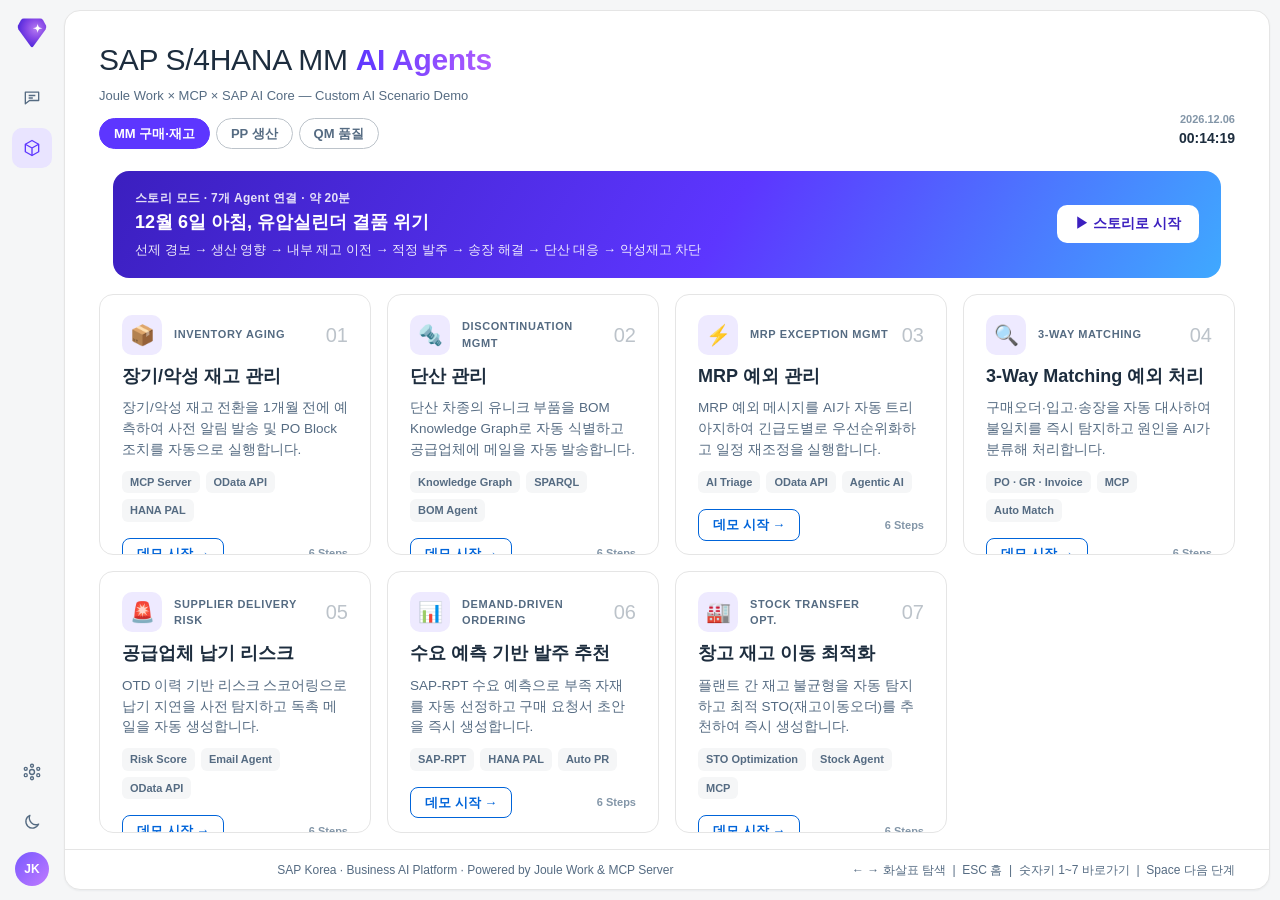
==== index.html @ d6ef23f0 "PP·QM 모듈 추가, 공통 엔진 분리 - 공통 엔진 js/core.js 분리 (router, DemoPlayer, 승인 확인, 아키텍처 모달, 결과 카드 헬퍼, 모듈 탭) - M" ====
<!DOCTYPE html>
<html lang="ko">
<head>
<meta charset="UTF-8">
<meta name="viewport" content="width=device-width, initial-scale=1">
<title>SAP S/4HANA MM AI Agents — Demo</title>
<link rel="stylesheet" href="css/base.css">
<link rel="stylesheet" href="css/joule.css">
<link rel="stylesheet" href="css/fiori.css">
<link rel="stylesheet" href="css/gui.css">
<link rel="stylesheet" href="css/dark.css">
<script>try{if(localStorage.getItem('sap-demo-theme')==='dark')document.documentElement.classList.add('dark')}catch(e){}</script>
</head>
<body data-module="mm">

<!-- ════════════════════════════════════
     TOUCH OVERLAY (global)
════════════════════════════════════ -->
<div id="touch-overlay"></div>

<!-- ════════════════════════════════════
     ARCHITECTURE MODAL (global, shared)
════════════════════════════════════ -->
<div id="arch-modal">
  <div class="arch-modal-card">
    <div class="arch-modal-header">
      <div class="joule-avatar" style="width:34px;height:34px;font-size:14px;border-radius:8px;">📐</div>
      <div style="flex:1">
        <h2 id="arch-modal-title">아키텍처 다이어그램</h2>
        <div class="arch-modal-subtitle" id="arch-modal-subtitle">SAP Business AI Platform 기반 구현 아키텍처</div>
      </div>
      <button class="arch-modal-close" onclick="closeArchModal()">✕</button>
    </div>
    <div class="arch-modal-body">
      <div class="arch-legend">
        <div class="arch-legend-item"><div class="arch-legend-dot" style="background:#7C3AED;"></div>SAP Business AI Platform (Global Account 포함)</div>
        <div class="arch-legend-item"><div class="arch-legend-dot" style="background:#0070F2;"></div>Global Account · Autonomous Suite</div>
        <div class="arch-legend-item"><div class="arch-legend-dot" style="background:#475569;"></div>SAP S/4HANA Cloud</div>
        <div class="arch-legend-item"><div class="arch-legend-dot" style="background:#D61FD6;"></div>A2A</div>
        <div class="arch-legend-item"><div class="arch-legend-dot" style="background:#0E8C8C;"></div>MCP</div>
        <div class="arch-legend-item"><div class="arch-legend-dot" style="background:#556B82;"></div>ODATA / REST</div>
        <div class="arch-legend-item"><div class="arch-legend-dot" style="background:#2E7D32;"></div>Trust · Authenticate</div>
      </div>
      <div id="arch-tour"></div>
      <div class="arch-svg-wrap" id="arch-modal-svg"></div>
    </div>
    <div class="arch-modal-footer">
      <span class="footer-label">기술 스택:</span>
      <span id="arch-modal-badges"></span>
    </div>
  </div>
</div>

<!-- ════════════════════════════════════
     PAGE: HOME
════════════════════════════════════ -->
<section id="home" class="page active">

  <!-- HOME HEADER -->
  <header class="home-header">
    <div class="home-logo">
      <div class="sap-logo-mark">S</div>
      <div class="home-logo-text">
        <span class="logo-sap">SAP</span>
        <span class="logo-joule">Joule Work</span>
      </div>
    </div>
    <div class="home-title-center">
      <h1>SAP S/4HANA MM <span class="title-ai">AI Agents</span></h1>
      <p class="home-subtitle">Joule Work × MCP × SAP AI Core — Custom AI Scenario Demo</p>
      <nav class="mod-tabs" id="mod-tabs"></nav>
    </div>
    <div class="home-header-right">
      <div class="home-clock" id="home-clock"></div>
    </div>
  </header>

  <!-- STORY MODE CTA -->
  <div class="story-cta">
    <div class="story-cta-txt">
      <div class="story-cta-eyebrow">스토리 모드 · 7개 Agent 연결 · 약 20분</div>
      <div class="story-cta-title"><span data-rel-day="0" data-rel-fmt="kr">11월 10일</span> 아침, 유압실린더 결품 위기</div>
      <div class="story-cta-sub">선제 경보 → 생산 영향 → 내부 재고 이전 → 적정 발주 → 송장 해결 → 단산 대응 → 악성재고 차단</div>
    </div>
    <button onclick="storyStart()">▶ 스토리로 시작</button>
  </div>

  <!-- SCENARIO GRID -->
  <div class="scenario-grid" id="scenario-grid">

    <div class="scenario-card" style="--accent:#E9730C" onclick="router.go('agent1')" id="card1">
      <div class="card-accent-bar"></div>
      <div class="card-header-row">
        <span class="card-icon">📦</span>
        <span class="card-tag">Inventory Aging</span>
        <span class="card-num">01</span>
      </div>
      <h2 class="card-title">장기/악성 재고 관리</h2>
      <p class="card-desc">장기/악성 재고 전환을 1개월 전에 예측하여 사전 알림 발송 및 PO Block 조치를 자동으로 실행합니다.</p>
      <div class="card-tags-row">
        <span class="card-chip">MCP Server</span>
        <span class="card-chip">OData API</span>
        <span class="card-chip">HANA PAL</span>
      </div>
      <div class="card-footer">
        <span class="card-cta">데모 시작 →</span>
        <span class="card-steps">6 Steps</span>
      </div>
    </div>

    <div class="scenario-card" style="--accent:#BB0000" onclick="router.go('agent2')" id="card2">
      <div class="card-accent-bar"></div>
      <div class="card-header-row">
        <span class="card-icon">🔩</span>
        <span class="card-tag">Discontinuation Mgmt</span>
        <span class="card-num">02</span>
      </div>
      <h2 class="card-title">단산 관리</h2>
      <p class="card-desc">단산 차종의 유니크 부품을 BOM Knowledge Graph로 자동 식별하고 공급업체에 메일을 자동 발송합니다.</p>
      <div class="card-tags-row">
        <span class="card-chip">Knowledge Graph</span>
        <span class="card-chip">SPARQL</span>
        <span class="card-chip">BOM Agent</span>
      </div>
      <div class="card-footer">
        <span class="card-cta">데모 시작 →</span>
        <span class="card-steps">6 Steps</span>
      </div>
    </div>

    <div class="scenario-card" style="--accent:#0070F2" onclick="router.go('agent3')" id="card3">
      <div class="card-accent-bar"></div>
      <div class="card-header-row">
        <span class="card-icon">⚡</span>
        <span class="card-tag">MRP Exception Mgmt</span>
        <span class="card-num">03</span>
      </div>
      <h2 class="card-title">MRP 예외 관리</h2>
      <p class="card-desc">MRP 예외 메시지를 AI가 자동 트리아지하여 긴급도별로 우선순위화하고 일정 재조정을 실행합니다.</p>
      <div class="card-tags-row">
        <span class="card-chip">AI Triage</span>
        <span class="card-chip">OData API</span>
        <span class="card-chip">Agentic AI</span>
      </div>
      <div class="card-footer">
        <span class="card-cta">데모 시작 →</span>
        <span class="card-steps">6 Steps</span>
      </div>
    </div>

    <div class="scenario-card" style="--accent:#7C4DFF" onclick="router.go('agent4')" id="card4">
      <div class="card-accent-bar"></div>
      <div class="card-header-row">
        <span class="card-icon">🔍</span>
        <span class="card-tag">3-Way Matching</span>
        <span class="card-num">04</span>
      </div>
      <h2 class="card-title">3-Way Matching 예외 처리</h2>
      <p class="card-desc">구매오더·입고·송장을 자동 대사하여 불일치를 즉시 탐지하고 원인을 AI가 분류해 처리합니다.</p>
      <div class="card-tags-row">
        <span class="card-chip">PO · GR · Invoice</span>
        <span class="card-chip">MCP</span>
        <span class="card-chip">Auto Match</span>
      </div>
      <div class="card-footer">
        <span class="card-cta">데모 시작 →</span>
        <span class="card-steps">6 Steps</span>
      </div>
    </div>

    <div class="scenario-card" style="--accent:#0EC4D1" onclick="router.go('agent5')" id="card5">
      <div class="card-accent-bar"></div>
      <div class="card-header-row">
        <span class="card-icon">🚨</span>
        <span class="card-tag">Supplier Delivery Risk</span>
        <span class="card-num">05</span>
      </div>
      <h2 class="card-title">공급업체 납기 리스크</h2>
      <p class="card-desc">OTD 이력 기반 리스크 스코어링으로 납기 지연을 사전 탐지하고 독촉 메일을 자동 생성합니다.</p>
      <div class="card-tags-row">
        <span class="card-chip">Risk Score</span>
        <span class="card-chip">Email Agent</span>
        <span class="card-chip">OData API</span>
      </div>
      <div class="card-footer">
        <span class="card-cta">데모 시작 →</span>
        <span class="card-steps">6 Steps</span>
      </div>
    </div>

    <div class="scenario-card" style="--accent:#30914C" onclick="router.go('agent6')" id="card6">
      <div class="card-accent-bar"></div>
      <div class="card-header-row">
        <span class="card-icon">📊</span>
        <span class="card-tag">Demand-Driven Ordering</span>
        <span class="card-num">06</span>
      </div>
      <h2 class="card-title">수요 예측 기반 발주 추천</h2>
      <p class="card-desc">SAP-RPT 수요 예측으로 부족 자재를 자동 선정하고 구매 요청서 초안을 즉시 생성합니다.</p>
      <div class="card-tags-row">
        <span class="card-chip">SAP-RPT</span>
        <span class="card-chip">HANA PAL</span>
        <span class="card-chip">Auto PR</span>
      </div>
      <div class="card-footer">
        <span class="card-cta">데모 시작 →</span>
        <span class="card-steps">6 Steps</span>
      </div>
    </div>

    <div class="scenario-card" style="--accent:#1E88E5" onclick="router.go('agent7')" id="card7">
      <div class="card-accent-bar"></div>
      <div class="card-header-row">
        <span class="card-icon">🏭</span>
        <span class="card-tag">Stock Transfer Opt.</span>
        <span class="card-num">07</span>
      </div>
      <h2 class="card-title">창고 재고 이동 최적화</h2>
      <p class="card-desc">플랜트 간 재고 불균형을 자동 탐지하고 최적 STO(재고이동오더)를 추천하여 즉시 생성합니다.</p>
      <div class="card-tags-row">
        <span class="card-chip">STO Optimization</span>
        <span class="card-chip">Stock Agent</span>
        <span class="card-chip">MCP</span>
      </div>
      <div class="card-footer">
        <span class="card-cta">데모 시작 →</span>
        <span class="card-steps">6 Steps</span>
      </div>
    </div>

  </div><!-- /scenario-grid -->

  <!-- HOME FOOTER -->
  <footer class="home-footer">
    <span class="footer-center">SAP Korea · Business AI Platform · Powered by Joule Work &amp; MCP Server</span>
    <span class="footer-hint">← → 화살표 탐색 &nbsp;|&nbsp; ESC 홈 &nbsp;|&nbsp; 숫자키 1~7 바로가기 &nbsp;|&nbsp; Space 다음 단계</span>
  </footer>

</section>

<!-- ════════════════════════════════════
     PAGE: AGENT 1
════════════════════════════════════ -->
<section id="agent1" class="page">
  <header class="page-header">
    <button class="btn-back" onclick="router.go('home')">← 목록</button>
    <h1 class="agent-title"><span class="agent-num">01</span>장기/악성 재고 관리 Agent</h1>
    <div class="demo-controls">
      <div class="step-counter">Step <span id="a1-step-cur">0</span> / <span id="a1-step-tot">6</span></div>
      <button class="btn-demo" id="a1-btn" onclick="demoPlayers['agent1'].start()">▶ 데모 시작</button>
      <button class="btn-reset" onclick="demoPlayers['agent1'].reset()">↺ 초기화</button>
    </div>
  </header>
  <div class="process-flow-bar" id="a1-flow"></div>
  <div class="demo-area">
    <div class="joule-panel">
      <div class="joule-panel-header">
        <div class="joule-avatar">J</div>
        <div><h3>Joule Work</h3><p>Inventory Aging Agent · S/4HANA 연결됨</p></div>
        <div class="joule-status-dot"></div>
      </div>
      <div class="chat-window scrollable" id="a1-chat"></div>
      <div class="chat-presets" id="a1-presets"></div>
    </div>
    <div class="result-panel scrollable" id="a1-result">
      <div class="result-title">📊 분석 결과 & 액션</div>
    </div>
  </div>
  <div class="arch-section">
    <button class="arch-toggle-btn" onclick="openArchModal('agent1')">
      <span>📐</span> 아키텍처 보기
      <span class="arch-chip">모달로 펼치기 ↗</span>
    </button>
  </div>
</section>

<!-- ════════════════════════════════════
     PAGES: AGENT 2~7 (same structure)
════════════════════════════════════ -->
<section id="agent2" class="page">
  <header class="page-header">
    <button class="btn-back" onclick="router.go('home')">← 목록</button>
    <h1 class="agent-title"><span class="agent-num">02</span>단산 관리 Agent</h1>
    <div class="demo-controls">
      <div class="step-counter">Step <span id="a2-step-cur">0</span> / <span id="a2-step-tot">6</span></div>
      <button class="btn-demo" id="a2-btn" onclick="demoPlayers['agent2'].start()">▶ 데모 시작</button>
      <button class="btn-reset" onclick="demoPlayers['agent2'].reset()">↺ 초기화</button>
    </div>
  </header>
  <div class="process-flow-bar" id="a2-flow"></div>
  <div class="demo-area">
    <div class="joule-panel">
      <div class="joule-panel-header">
        <div class="joule-avatar">J</div>
        <div><h3>Joule Work</h3><p>BOM Discontinuation Agent · Knowledge Graph 연결됨</p></div>
        <div class="joule-status-dot"></div>
      </div>
      <div class="chat-window scrollable" id="a2-chat"></div>
      <div class="chat-presets" id="a2-presets"></div>
    </div>
    <div class="result-panel scrollable" id="a2-result">
      <div class="result-title">📊 분석 결과 & 액션</div>
    </div>
  </div>
  <div class="arch-section">
    <button class="arch-toggle-btn" onclick="openArchModal('agent2')">
      <span>📐</span> 아키텍처 보기
      <span class="arch-chip">모달로 펼치기 ↗</span>
    </button>
  </div>
</section>

<section id="agent3" class="page">
  <header class="page-header">
    <button class="btn-back" onclick="router.go('home')">← 목록</button>
    <h1 class="agent-title"><span class="agent-num">03</span>MRP 예외 관리 Agent</h1>
    <div class="demo-controls">
      <div class="step-counter">Step <span id="a3-step-cur">0</span> / <span id="a3-step-tot">6</span></div>
      <button class="btn-demo" id="a3-btn" onclick="demoPlayers['agent3'].start()">▶ 데모 시작</button>
      <button class="btn-reset" onclick="demoPlayers['agent3'].reset()">↺ 초기화</button>
    </div>
  </header>
  <div class="process-flow-bar" id="a3-flow"></div>
  <div class="demo-area">
    <div class="joule-panel">
      <div class="joule-panel-header">
        <div class="joule-avatar">J</div>
        <div><h3>Joule Work</h3><p>MRP Exception Agent · AI Triage 활성</p></div>
        <div class="joule-status-dot"></div>
      </div>
      <div class="chat-window scrollable" id="a3-chat"></div>
      <div class="chat-presets" id="a3-presets"></div>
    </div>
    <div class="result-panel scrollable" id="a3-result">
      <div class="result-title">📊 분석 결과 & 액션</div>
    </div>
  </div>
  <div class="arch-section">
    <button class="arch-toggle-btn" onclick="openArchModal('agent3')">
      <span>📐</span> 아키텍처 보기 <span class="arch-chip">모달로 펼치기 ↗</span>
    </button>
  </div>
</section>

<section id="agent4" class="page">
  <header class="page-header">
    <button class="btn-back" onclick="router.go('home')">← 목록</button>
    <h1 class="agent-title"><span class="agent-num">04</span>3-Way Matching 예외 처리 Agent</h1>
    <div class="demo-controls">
      <div class="step-counter">Step <span id="a4-step-cur">0</span> / <span id="a4-step-tot">6</span></div>
      <button class="btn-demo" id="a4-btn" onclick="demoPlayers['agent4'].start()">▶ 데모 시작</button>
      <button class="btn-reset" onclick="demoPlayers['agent4'].reset()">↺ 초기화</button>
    </div>
  </header>
  <div class="process-flow-bar" id="a4-flow"></div>
  <div class="demo-area">
    <div class="joule-panel">
      <div class="joule-panel-header">
        <div class="joule-avatar">J</div>
        <div><h3>Joule Work</h3><p>3-Way Matching Agent · PO/GR/Invoice 연결됨</p></div>
        <div class="joule-status-dot"></div>
      </div>
      <div class="chat-window scrollable" id="a4-chat"></div>
      <div class="chat-presets" id="a4-presets"></div>
    </div>
    <div class="result-panel scrollable" id="a4-result">
      <div class="result-title">📊 분석 결과 & 액션</div>
    </div>
  </div>
  <div class="arch-section">
    <button class="arch-toggle-btn" onclick="openArchModal('agent4')">
      <span>📐</span> 아키텍처 보기 <span class="arch-chip">모달로 펼치기 ↗</span>
    </button>
  </div>
</section>

<section id="agent5" class="page">
  <header class="page-header">
    <button class="btn-back" onclick="router.go('home')">← 목록</button>
    <h1 class="agent-title"><span class="agent-num">05</span>공급업체 납기 리스크 모니터링 Agent</h1>
    <div class="demo-controls">
      <div class="step-counter">Step <span id="a5-step-cur">0</span> / <span id="a5-step-tot">6</span></div>
      <button class="btn-demo" id="a5-btn" onclick="demoPlayers['agent5'].start()">▶ 데모 시작</button>
      <button class="btn-reset" onclick="demoPlayers['agent5'].reset()">↺ 초기화</button>
    </div>
  </header>
  <div class="process-flow-bar" id="a5-flow"></div>
  <div class="demo-area">
    <div class="joule-panel">
      <div class="joule-panel-header">
        <div class="joule-avatar">J</div>
        <div><h3>Joule Work</h3><p>Supplier Risk Agent · OTD 분석 활성</p></div>
        <div class="joule-status-dot"></div>
      </div>
      <div class="chat-window scrollable" id="a5-chat"></div>
      <div class="chat-presets" id="a5-presets"></div>
    </div>
    <div class="result-panel scrollable" id="a5-result">
      <div class="result-title">📊 분석 결과 & 액션</div>
    </div>
  </div>
  <div class="arch-section" style="display:flex;align-items:center;gap:0;justify-content:space-between;">
    <button class="arch-toggle-btn" onclick="openArchModal('agent5')">
      <span>📐</span> 아키텍처 보기 <span class="arch-chip">모달로 펼치기 ↗</span>
    </button>
    <button class="arch-toggle-btn scoring-logic-btn" onclick="router.go('risk-scoring')" style="background:linear-gradient(135deg,#4C1D95,#7C3AED);color:#fff;border:none;border-radius:10px;margin-right:24px;padding:9px 22px;font-weight:700;font-size:14px;gap:8px;display:flex;align-items:center;">
      ⚖️ 리스크 Scoring 로직 보기 ↗
    </button>
  </div>
</section>

<!-- ════════════════════════════════════
     RISK SCORING LOGIC PAGE
════════════════════════════════════ -->
<section id="risk-scoring" class="page">
  <header class="page-header">
    <button class="btn-back" onclick="router.go('agent5')">← Agent 5으로</button>
    <h1 class="agent-title" style="background:linear-gradient(135deg,#6D28D9,#A855F7);-webkit-background-clip:text;-webkit-text-fill-color:transparent;">
      ⚖️ 납기 리스크 Scoring 로직
    </h1>
    <div class="demo-controls" style="gap:10px">
      <span style="font-size:13px;color:var(--sap-text-muted);">공급업체 납기 리스크 Agent — 내부 알고리즘</span>
    </div>
  </header>

  <div class="scoring-page" style="flex:1;overflow-y:auto;padding:28px 40px;display:flex;flex-direction:column;gap:24px;background:var(--sap-darker);">

    <!-- Formula Overview -->
    <div class="scoring-formula-card" style="background:linear-gradient(135deg,#1a0a3a,#2d1060);border:2px solid var(--joule-3);border-radius:16px;padding:28px 36px;">
      <div style="font-size:13px;font-weight:700;color:var(--joule-5);text-transform:uppercase;letter-spacing:1.5px;margin-bottom:14px;">리스크 종합 점수 공식</div>
      <div style="display:flex;align-items:center;gap:16px;flex-wrap:wrap;">
        <div style="background:rgba(124,58,237,0.2);border:1.5px solid var(--joule-3);border-radius:10px;padding:14px 24px;font-size:20px;font-weight:800;color:#fff;font-family:Consolas,monospace;letter-spacing:0.5px;">
          Risk Score = Σ (Factor × Weight)
        </div>
        <div style="color:var(--sap-text-muted);font-size:14px;line-height:1.7;">
          → 0점 (위험 없음) ~ <span style="color:#ff4444;font-weight:700;">100점 (최고 위험)</span><br>
          → 임계값: 🔴 70↑ High · 🟠 40-69 Medium · 🟡 0-39 Low
        </div>
      </div>
    </div>

    <!-- 4 Factor Cards -->
    <div style="display:grid;grid-template-columns:1fr 1fr 1fr 1fr;gap:18px;">

      <!-- Factor 1: OTD Rate -->
      <div style="background:var(--sap-card);border:1.5px solid var(--sap-border);border-top:4px solid #E9730C;border-radius:12px;padding:20px;">
        <div style="display:flex;justify-content:space-between;align-items:center;margin-bottom:12px;">
          <span style="font-size:13px;font-weight:700;color:#ffb86c;">📦 OTD 이행률</span>
          <span style="background:#E9730C;color:#fff;font-size:12px;font-weight:800;padding:3px 10px;border-radius:20px;">가중치 40%</span>
        </div>
        <div style="font-size:11px;color:var(--sap-text-muted);line-height:1.8;margin-bottom:14px;">
          최근 6개월간 공급업체의<br>납기 준수 비율을 반영
        </div>
        <div style="background:var(--sap-darker);border-radius:8px;padding:12px;font-family:Consolas,monospace;font-size:12px;color:#ffb86c;">
          F₁ = (1 - OTD₆M) × 40<br><br>
          <span style="color:var(--sap-text-muted);">예: OTD=62% →</span><br>
          F₁ = 0.38 × 40 = <span style="color:#ff8c00;font-weight:700;">15.2점</span>
        </div>
        <div style="margin-top:12px;font-size:11px;color:var(--sap-text-muted);">
          📌 데이터 소스: <span style="color:#5aafff;">I_SupplierPurchasingOrg</span><br>
          &nbsp;&nbsp;&nbsp;&nbsp;&nbsp;&nbsp;&nbsp;&nbsp;&nbsp;&nbsp;&nbsp;&nbsp;&nbsp;&nbsp;&nbsp;&nbsp;<span style="color:#5aafff;">I_PurOrdScheduleLineAPI01</span>
        </div>
      </div>

      <!-- Factor 2: Delay Trend -->
      <div style="background:var(--sap-card);border:1.5px solid var(--sap-border);border-top:4px solid #BB0000;border-radius:12px;padding:20px;">
        <div style="display:flex;justify-content:space-between;align-items:center;margin-bottom:12px;">
          <span style="font-size:13px;font-weight:700;color:#ff6464;">📉 지연 추이</span>
          <span style="background:#BB0000;color:#fff;font-size:12px;font-weight:800;padding:3px 10px;border-radius:20px;">가중치 25%</span>
        </div>
        <div style="font-size:11px;color:var(--sap-text-muted);line-height:1.8;margin-bottom:14px;">
          최근 3건 납기 실적의<br>악화·개선 트렌드 반영
        </div>
        <div style="background:var(--sap-darker);border-radius:8px;padding:12px;font-family:Consolas,monospace;font-size:12px;color:#ff6464;">
          F₂ = trend_score × 25<br><br>
          <span style="color:var(--sap-text-muted);">악화=1.0 / 보통=0.5<br>개선=0.0</span><br>
          <span style="color:#ff4444;font-weight:700;">악화 → F₂=25점</span>
        </div>
        <div style="margin-top:12px;font-size:11px;color:var(--sap-text-muted);">
          📌 알고리즘: 최근 3건 지연일 수<br>
          &nbsp;&nbsp;&nbsp;&nbsp;&nbsp;&nbsp;&nbsp;&nbsp;&nbsp;&nbsp;&nbsp;선형 회귀 기울기 판단
        </div>
      </div>

      <!-- Factor 3: Urgency -->
      <div style="background:var(--sap-card);border:1.5px solid var(--sap-border);border-top:4px solid #0070F2;border-radius:12px;padding:20px;">
        <div style="display:flex;justify-content:space-between;align-items:center;margin-bottom:12px;">
          <span style="font-size:13px;font-weight:700;color:#5aafff;">⏱ 납기 긴박도</span>
          <span style="background:#0070F2;color:#fff;font-size:12px;font-weight:800;padding:3px 10px;border-radius:20px;">가중치 20%</span>
        </div>
        <div style="font-size:11px;color:var(--sap-text-muted);line-height:1.8;margin-bottom:14px;">
          납기일까지 남은 일수를<br>0-1 구간으로 정규화
        </div>
        <div style="background:var(--sap-darker);border-radius:8px;padding:12px;font-family:Consolas,monospace;font-size:12px;color:#5aafff;">
          F₃ = urgency(D) × 20<br><br>
          <span style="color:var(--sap-text-muted);">D≤3일: 1.0 / 4-7일: 0.7<br>8-14일: 0.4 / 15↑: 0.1</span><br>
          <span style="color:#2196f3;font-weight:700;">D=1일 → F₃=20점</span>
        </div>
        <div style="margin-top:12px;font-size:11px;color:var(--sap-text-muted);">
          📌 데이터 소스: <span style="color:#5aafff;">I_PurOrdScheduleLineAPI01</span><br>
          &nbsp;&nbsp;&nbsp;&nbsp;&nbsp;&nbsp;&nbsp;&nbsp;&nbsp;&nbsp;&nbsp;&nbsp;&nbsp;&nbsp;&nbsp;&nbsp;StatisticalDeliveryDate
        </div>
      </div>

      <!-- Factor 4: PO Confirmation -->
      <div style="background:var(--sap-card);border:1.5px solid var(--sap-border);border-top:4px solid #0EC4D1;border-radius:12px;padding:20px;">
        <div style="display:flex;justify-content:space-between;align-items:center;margin-bottom:12px;">
          <span style="font-size:13px;font-weight:700;color:var(--sap-teal);">📋 PO 확인 여부</span>
          <span style="background:var(--sap-teal);color:#000;font-size:12px;font-weight:800;padding:3px 10px;border-radius:20px;">가중치 15%</span>
        </div>
        <div style="font-size:11px;color:var(--sap-text-muted);line-height:1.8;margin-bottom:14px;">
          공급업체의 PO 납기 확인<br>(Order Acknowledgement) 여부
        </div>
        <div style="background:var(--sap-darker);border-radius:8px;padding:12px;font-family:Consolas,monospace;font-size:12px;color:var(--sap-teal);">
          F₄ = (1-confirmed) × 15<br><br>
          <span style="color:var(--sap-text-muted);">미확인=1 / 확인=0</span><br>
          <span style="color:#00e5d1;font-weight:700;">미확인 → F₄=15점</span>
        </div>
        <div style="margin-top:12px;font-size:11px;color:var(--sap-text-muted);">
          📌 데이터 소스: <span style="color:#5aafff;">I_PurchaseOrder</span><br>
          &nbsp;&nbsp;&nbsp;&nbsp;&nbsp;&nbsp;&nbsp;&nbsp;&nbsp;&nbsp;&nbsp;&nbsp;&nbsp;&nbsp;&nbsp;&nbsp;ConfirmationCategory=AB
        </div>
      </div>
    </div>

    <!-- Score Band Visualization -->
    <div style="background:var(--sap-card);border:1px solid var(--sap-border);border-radius:12px;padding:22px 28px;">
      <div style="font-size:14px;font-weight:700;color:var(--sap-text);margin-bottom:18px;">🎯 점수 구간 & 자동 조치</div>
      <div style="display:grid;grid-template-columns:1fr 1fr 1fr;gap:16px;">
        <div style="background:rgba(187,0,0,0.12);border:1.5px solid #BB0000;border-radius:10px;padding:16px;">
          <div style="font-size:22px;font-weight:900;color:#ff4444;">🔴 70 ~ 100점</div>
          <div style="font-size:13px;font-weight:700;color:#ff6464;margin:6px 0;">HIGH RISK</div>
          <div style="font-size:12px;color:var(--sap-text-muted);line-height:1.7;">
            • 담당자 즉시 알림<br>
            • 공급업체 독촉 메일 자동 초안<br>
            • 대체 조달 검토 권고<br>
            • D-1 경우 긴급 전화 요청
          </div>
        </div>
        <div style="background:rgba(233,115,12,0.12);border:1.5px solid #E9730C;border-radius:10px;padding:16px;">
          <div style="font-size:22px;font-weight:900;color:#ff9a3c;">🟠 40 ~ 69점</div>
          <div style="font-size:13px;font-weight:700;color:#ffb86c;margin:6px 0;">MEDIUM RISK</div>
          <div style="font-size:12px;color:var(--sap-text-muted);line-height:1.7;">
            • Joule 대화창 알림 표시<br>
            • 납기 현황 모니터링 강화<br>
            • 공급업체 확인 요청 권고<br>
            • 주간 리뷰 리포트 포함
          </div>
        </div>
        <div style="background:rgba(48,145,76,0.12);border:1.5px solid #30914C;border-radius:10px;padding:16px;">
          <div style="font-size:22px;font-weight:900;color:#4cde72;">🟡 0 ~ 39점</div>
          <div style="font-size:13px;font-weight:700;color:#5de080;margin:6px 0;">LOW RISK</div>
          <div style="font-size:12px;color:var(--sap-text-muted);line-height:1.7;">
            • 정상 모니터링 유지<br>
            • 월간 공급업체 리포트 반영<br>
            • 특이 사항 없음<br>
            • 장기 OTD 개선 시 Preferred 등록
          </div>
        </div>
      </div>
    </div>

    <!-- Example Calculation -->
    <div style="background:var(--sap-card);border:1px solid var(--sap-border);border-radius:12px;padding:22px 28px;">
      <div style="font-size:14px;font-weight:700;color:var(--sap-text);margin-bottom:16px;">🔢 실제 계산 예시 — BestRun 공급업체 Delta Co. (PO 4500019188)</div>
      <table style="width:100%;border-collapse:collapse;font-size:13px;">
        <thead>
          <tr style="background:linear-gradient(135deg,#4C1D95,#7C3AED);">
            <th style="padding:10px 14px;text-align:left;color:#fff;font-weight:600;border-radius:0;">Factor</th>
            <th style="padding:10px 14px;color:#fff;font-weight:600;text-align:center;">측정값</th>
            <th style="padding:10px 14px;color:#fff;font-weight:600;text-align:center;">가중치</th>
            <th style="padding:10px 14px;color:#fff;font-weight:600;text-align:center;">기여 점수</th>
          </tr>
        </thead>
        <tbody>
          <tr style="border-bottom:1px solid var(--sap-border);">
            <td style="padding:10px 14px;color:var(--sap-text);">📦 OTD 이행률 (F₁)</td>
            <td style="padding:10px 14px;text-align:center;color:#ffb86c;font-weight:700;">62% (6개월)</td>
            <td style="padding:10px 14px;text-align:center;color:var(--sap-text-muted);">× 40</td>
            <td style="padding:10px 14px;text-align:center;color:#ffb86c;font-weight:700;">15.2점</td>
          </tr>
          <tr style="background:rgba(30,49,72,0.3);border-bottom:1px solid var(--sap-border);">
            <td style="padding:10px 14px;color:var(--sap-text);">📉 지연 추이 (F₂)</td>
            <td style="padding:10px 14px;text-align:center;color:#ff6464;font-weight:700;">악화 (score=1.0)</td>
            <td style="padding:10px 14px;text-align:center;color:var(--sap-text-muted);">× 25</td>
            <td style="padding:10px 14px;text-align:center;color:#ff6464;font-weight:700;">25.0점</td>
          </tr>
          <tr style="border-bottom:1px solid var(--sap-border);">
            <td style="padding:10px 14px;color:var(--sap-text);">⏱ 납기 긴박도 (F₃)</td>
            <td style="padding:10px 14px;text-align:center;color:#5aafff;font-weight:700;">D-1일 (score=1.0)</td>
            <td style="padding:10px 14px;text-align:center;color:var(--sap-text-muted);">× 20</td>
            <td style="padding:10px 14px;text-align:center;color:#5aafff;font-weight:700;">20.0점</td>
          </tr>
          <tr style="background:rgba(30,49,72,0.3);border-bottom:2px solid var(--sap-border);">
            <td style="padding:10px 14px;color:var(--sap-text);">📋 PO 확인 여부 (F₄)</td>
            <td style="padding:10px 14px;text-align:center;color:var(--sap-teal);font-weight:700;">미확인 (confirmed=0)</td>
            <td style="padding:10px 14px;text-align:center;color:var(--sap-text-muted);">× 15</td>
            <td style="padding:10px 14px;text-align:center;color:var(--sap-teal);font-weight:700;">15.0점</td>
          </tr>
          <tr style="background:rgba(187,0,0,0.15);">
            <td colspan="3" style="padding:12px 14px;font-size:15px;font-weight:800;color:#ff4444;">🔴 종합 리스크 점수</td>
            <td style="padding:12px 14px;text-align:center;font-size:22px;font-weight:900;color:#ff4444;">75.2점</td>
          </tr>
        </tbody>
      </table>
      <div style="margin-top:14px;padding:12px 16px;background:rgba(187,0,0,0.12);border:1px solid #BB0000;border-radius:8px;font-size:13px;color:#ff6464;">
        ⚡ 판정: <strong>HIGH RISK</strong> — 담당자 즉시 알림 발송 + 공급업체 독촉 메일 초안 자동 생성됨
      </div>
    </div>

    <!-- Data Flow -->
    <div style="background:var(--sap-card);border:1px solid var(--sap-border);border-radius:12px;padding:22px 28px;">
      <div style="font-size:14px;font-weight:700;color:var(--sap-text);margin-bottom:14px;">🔄 실시간 Scoring 데이터 파이프라인</div>
      <div style="display:flex;align-items:center;gap:12px;flex-wrap:wrap;">
        <div style="background:linear-gradient(135deg,#4C1D95,#7C3AED);border-radius:8px;padding:10px 16px;color:#fff;font-size:12px;font-weight:600;">✦ Joule Work<br>대화 요청</div>
        <span style="color:var(--sap-teal);font-size:20px;">→</span>
        <div style="background:rgba(0,189,165,0.15);border:1.5px solid #00BDA5;border-radius:8px;padding:10px 16px;color:#00e5c9;font-size:12px;font-weight:600;">ERP MCP<br>Client/Server</div>
        <span style="color:var(--sap-teal);font-size:20px;">→</span>
        <div style="background:rgba(233,115,12,0.15);border:1.5px solid #E9730C;border-radius:8px;padding:10px 16px;color:#ffb86c;font-size:12px;font-weight:600;">S/4HANA<br>OData API</div>
        <span style="color:#E9730C;font-size:20px;">→</span>
        <div style="background:rgba(30,49,72,0.5);border:1.5px solid var(--sap-border);border-radius:8px;padding:10px 16px;color:var(--sap-text);font-size:12px;font-weight:600;">F₁~F₄<br>데이터 수집</div>
        <span style="color:var(--sap-text-muted);font-size:20px;">→</span>
        <div style="background:rgba(124,58,237,0.2);border:1.5px solid var(--joule-3);border-radius:8px;padding:10px 16px;color:var(--joule-5);font-size:12px;font-weight:600;">Risk Score<br>계산 엔진</div>
        <span style="color:var(--joule-3);font-size:20px;">→</span>
        <div style="background:rgba(187,0,0,0.15);border:1.5px solid #BB0000;border-radius:8px;padding:10px 16px;color:#ff4444;font-size:12px;font-weight:600;">임계값 비교<br>& 알림 트리거</div>
        <span style="color:#0070F2;font-size:20px;">→</span>
        <div style="background:rgba(0,112,242,0.15);border:1.5px solid #0070F2;border-radius:8px;padding:10px 16px;color:#5aafff;font-size:12px;font-weight:600;">📧 Email 발송<br>& Joule 응답</div>
      </div>
    </div>

  </div>
</section>

<section id="agent6" class="page">
  <header class="page-header">
    <button class="btn-back" onclick="router.go('home')">← 목록</button>
    <h1 class="agent-title"><span class="agent-num">06</span>수요 예측 기반 발주 추천 Agent</h1>
    <div class="demo-controls">
      <div class="step-counter">Step <span id="a6-step-cur">0</span> / <span id="a6-step-tot">6</span></div>
      <button class="btn-demo" id="a6-btn" onclick="demoPlayers['agent6'].start()">▶ 데모 시작</button>
      <button class="btn-reset" onclick="demoPlayers['agent6'].reset()">↺ 초기화</button>
    </div>
  </header>
  <div class="process-flow-bar" id="a6-flow"></div>
  <div class="demo-area">
    <div class="joule-panel">
      <div class="joule-panel-header">
        <div class="joule-avatar">J</div>
        <div><h3>Joule Work</h3><p>Demand Forecast Agent · SAP-RPT 1.6 연결됨</p></div>
        <div class="joule-status-dot"></div>
      </div>
      <div class="chat-window scrollable" id="a6-chat"></div>
      <div class="chat-presets" id="a6-presets"></div>
    </div>
    <div class="result-panel scrollable" id="a6-result">
      <div class="result-title">📊 분석 결과 & 액션</div>
    </div>
  </div>
  <div class="arch-section">
    <button class="arch-toggle-btn" onclick="openArchModal('agent6')">
      <span>📐</span> 아키텍처 보기 <span class="arch-chip">모달로 펼치기 ↗</span>
    </button>
  </div>
</section>

<section id="agent7" class="page">
  <header class="page-header">
    <button class="btn-back" onclick="router.go('home')">← 목록</button>
    <h1 class="agent-title"><span class="agent-num">07</span>창고 재고 이동 최적화 Agent</h1>
    <div class="demo-controls">
      <div class="step-counter">Step <span id="a7-step-cur">0</span> / <span id="a7-step-tot">6</span></div>
      <button class="btn-demo" id="a7-btn" onclick="demoPlayers['agent7'].start()">▶ 데모 시작</button>
      <button class="btn-reset" onclick="demoPlayers['agent7'].reset()">↺ 초기화</button>
    </div>
  </header>
  <div class="process-flow-bar" id="a7-flow"></div>
  <div class="demo-area">
    <div class="joule-panel">
      <div class="joule-panel-header">
        <div class="joule-avatar">J</div>
        <div><h3>Joule Work</h3><p>Stock Transfer Agent · 재고 최적화 활성</p></div>
        <div class="joule-status-dot"></div>
      </div>
      <div class="chat-window scrollable" id="a7-chat"></div>
      <div class="chat-presets" id="a7-presets"></div>
    </div>
    <div class="result-panel scrollable" id="a7-result">
      <div class="result-title">📊 분석 결과 & 액션</div>
    </div>
  </div>
  <div class="arch-section">
    <button class="arch-toggle-btn" onclick="openArchModal('agent7')">
      <span>📐</span> 아키텍처 보기 <span class="arch-chip">모달로 펼치기 ↗</span>
    </button>
  </div>
</section>

<!-- ════════════════════════════════════
     SAP FIORI OBJECT PAGES (Horizon)
     Fiori 디자인 가이드라인 / Fiori Elements Object Page 구조:
     ShellBar → Dynamic Header(Breadcrumbs · Title · Header Actions · Header Facets/DataPoints)
     → Anchor Bar → Sections(Form / Table) → Footer Toolbar(Determining Actions)
     상태 표현: UI.CriticalityType 0 Neutral · 1 Negative · 2 Critical · 3 Positive · 5 Information
════════════════════════════════════ -->
<svg width="0" height="0" style="position:absolute" aria-hidden="true">
  <defs>
    <symbol id="fi-back" viewBox="0 0 16 16"><path d="M10 3 5 8l5 5" fill="none" stroke="currentColor" stroke-width="1.6" stroke-linecap="round" stroke-linejoin="round"/></symbol>
    <symbol id="fi-search" viewBox="0 0 16 16"><circle cx="7" cy="7" r="4.6" fill="none" stroke="currentColor" stroke-width="1.5"/><path d="m10.4 10.4 3.6 3.6" stroke="currentColor" stroke-width="1.5" stroke-linecap="round"/></symbol>
    <symbol id="fi-bell" viewBox="0 0 16 16"><path d="M4 11.5V7a4 4 0 0 1 8 0v4.5l1.2 1.3H2.8zM6.5 14h3" fill="none" stroke="currentColor" stroke-width="1.4" stroke-linejoin="round" stroke-linecap="round"/></symbol>
    <symbol id="fi-share" viewBox="0 0 16 16"><path d="M8 2v8M5 5l3-3 3 3M3 9v4.5h10V9" fill="none" stroke="currentColor" stroke-width="1.5" stroke-linecap="round" stroke-linejoin="round"/></symbol>
    <symbol id="fi-settings" viewBox="0 0 16 16"><path d="M2 4h7M12 4h2M2 12h2M7 12h7M2 8h4M9 8h5" stroke="currentColor" stroke-width="1.4" stroke-linecap="round"/><circle cx="10.5" cy="4" r="1.5" fill="none" stroke="currentColor" stroke-width="1.4"/><circle cx="5.5" cy="12" r="1.5" fill="none" stroke="currentColor" stroke-width="1.4"/><circle cx="7.5" cy="8" r="1.5" fill="none" stroke="currentColor" stroke-width="1.4"/></symbol>
    <symbol id="fi-pos" viewBox="0 0 16 16"><circle cx="8" cy="8" r="6.3" fill="none" stroke="currentColor" stroke-width="1.5"/><path d="m5.2 8.2 1.9 1.9 3.7-3.9" fill="none" stroke="currentColor" stroke-width="1.6" stroke-linecap="round" stroke-linejoin="round"/></symbol>
    <symbol id="fi-crit" viewBox="0 0 16 16"><path d="M8 2.2 14.3 13.4H1.7z" fill="none" stroke="currentColor" stroke-width="1.5" stroke-linejoin="round"/><path d="M8 6.5v3.3" stroke="currentColor" stroke-width="1.6" stroke-linecap="round"/><circle cx="8" cy="11.7" r=".9" fill="currentColor"/></symbol>
    <symbol id="fi-neg" viewBox="0 0 16 16"><circle cx="8" cy="8" r="6.3" fill="none" stroke="currentColor" stroke-width="1.5"/><path d="m5.6 5.6 4.8 4.8m0-4.8-4.8 4.8" stroke="currentColor" stroke-width="1.6" stroke-linecap="round"/></symbol>
    <symbol id="fi-info" viewBox="0 0 16 16"><circle cx="8" cy="8" r="6.3" fill="none" stroke="currentColor" stroke-width="1.5"/><path d="M8 7.2v4" stroke="currentColor" stroke-width="1.6" stroke-linecap="round"/><circle cx="8" cy="4.9" r=".95" fill="currentColor"/></symbol>
    <symbol id="fi-down" viewBox="0 0 16 16"><path d="m4 6 4 4 4-4" fill="none" stroke="currentColor" stroke-width="1.6" stroke-linecap="round" stroke-linejoin="round"/></symbol>
    <radialGradient id="fijg" cx="0.64" cy="0.36" r="0.78"><stop offset="0" stop-color="#B57BF1"/><stop offset=".45" stop-color="#8446E6"/><stop offset="1" stop-color="#3A1BD6"/></radialGradient>
    <symbol id="fi-joule" viewBox="0 0 53 53"><path d="M12 1H41Q44 1 46 3.5L51 13Q53 17 50.5 20.5L29 50Q26.5 53 24 50L2.5 20.5Q0 17 2 13L7 3.5Q9 1 12 1Z" fill="url(#fijg)"/><path d="M36.5 9.5C37.3 15.5 39 17.2 45 18C39 18.8 37.3 20.5 36.5 26.5C35.7 20.5 34 18.8 28 18C34 17.2 35.7 15.5 36.5 9.5Z" fill="#fff"/></symbol>
    <symbol id="fi-full" viewBox="0 0 16 16"><path d="M2.5 6V2.5H6M10 2.5h3.5V6M13.5 10v3.5H10M6 13.5H2.5V10" fill="none" stroke="currentColor" stroke-width="1.5" stroke-linecap="round" stroke-linejoin="round"/></symbol>
    <symbol id="fi-close" viewBox="0 0 16 16"><path d="m3.5 3.5 9 9m0-9-9 9" stroke="currentColor" stroke-width="1.6" stroke-linecap="round"/></symbol>
    <symbol id="fi-send" viewBox="0 0 16 16"><path d="M2 8 14 2l-3 12-3-5zM8 9l6-7" fill="none" stroke="currentColor" stroke-width="1.4" stroke-linejoin="round"/></symbol>
    <symbol id="fi-sort" viewBox="0 0 16 16"><path d="M5 2.5v11M2.5 11 5 13.5 7.5 11M11 13.5v-11M8.5 5 11 2.5 13.5 5" fill="none" stroke="currentColor" stroke-width="1.4" stroke-linecap="round" stroke-linejoin="round"/></symbol>
    <symbol id="fi-joule-shell" viewBox="0 0 20 20"><path d="M6.2 4.5H13.8L17.3 8.6L10 16.8L2.7 8.6Z" fill="none" stroke="currentColor" stroke-width="1.6" stroke-linejoin="round"/><path d="M10.9 7.1V10.9M9 9H12.8" fill="none" stroke="currentColor" stroke-width="1.7" stroke-linecap="round"/></symbol>
    <symbol id="fi-ai" viewBox="0 0 16 16"><path d="M7 1.5 8.3 5.7 12.5 7 8.3 8.3 7 12.5 5.7 8.3 1.5 7l4.2-1.3zM12.5 10.5l.6 1.9 1.9.6-1.9.6-.6 1.9-.6-1.9-1.9-.6 1.9-.6z" fill="currentColor"/></symbol>
  </defs>
</svg>

<!-- ════════════════════════════════════
     FIORI PAGE: Agent 3 — PO 납기 변경 확인 (구매오더 관리)
════════════════════════════════════ -->
<section id="fiori-po-delivery" class="page fop">
  <header class="fop-shell">
    <button class="fop-shell-btn" onclick="router.go('agent3')" title="뒤로"><svg class="fop-i"><use href="#fi-back"/></svg></button>
    <span class="fop-logo">SAP</span>
    <span class="fop-shell-title">구매오더 관리</span>
    <span class="fop-sp"></span>
    <span class="fop-tenant">BestRun Korea</span>
    <button class="fop-shell-btn" title="검색"><svg class="fop-i"><use href="#fi-search"/></svg></button>
    <button class="fop-shell-btn fop-joule" title="Joule" onclick="router.go('agent3')"><svg class="fop-i"><use href="#fi-joule-shell"/></svg></button>
    <button class="fop-shell-btn" title="알림"><svg class="fop-i"><use href="#fi-bell"/></svg></button>
    <span class="fop-avatar" title="김재형 (JKIM)">JK</span>
  </header>
  <div class="fop-body">
    <div class="fop-header">
      <nav class="fop-crumbs"><a onclick="router.go('agent3')">Agent 3: MRP 예외 관리</a><span>/</span><a onclick="router.go('agent3')">구매오더</a></nav>
      <div class="fop-title-row">
        <div class="fop-title-wrap">
          <h1 class="fop-title">구매오더 4500019234</h1>
          <div class="fop-subtitle">ACME Components Korea (1001234)</div>
        </div>
        <div class="fop-actions">
          <button class="fop-btn emph">편집</button>
          <button class="fop-btn ghost">메시지 이력</button>
          <button class="fop-btn ghost">PDF 출력</button>
          <button class="fop-btn ghost icon" title="공유"><svg class="fop-i"><use href="#fi-share"/></svg></button>
        </div>
      </div>
      <div class="fop-hc">
        <div class="fop-facet">
          <div class="fop-kv"><span class="fop-k">오더일자:</span><span class="fop-v">2026.11.01</span></div>
          <div class="fop-kv"><span class="fop-k">구매그룹:</span><span class="fop-v">MMK</span></div>
          <div class="fop-kv"><span class="fop-k">플랜트:</span><span class="fop-v">1050 (부산 생산공장)</span></div>
        </div>
        <div class="fop-facet">
          <div class="fop-facet-title">순 오더 금액</div>
          <div class="fop-dp">28,720,000 <span class="fop-unit">KRW</span></div>
        </div>
        <div class="fop-facet">
          <div class="fop-facet-title">상태</div>
          <span class="fop-status lg info"><svg class="fop-i"><use href="#fi-info"/></svg>납기 변경 · 확약 대기</span>
        </div>
        <div class="fop-facet">
          <div class="fop-facet-title">납기 단축</div>
          <div class="fop-dp pos">-3 <span class="fop-unit">일</span></div>
        </div>
      </div>
    </div>
    <nav class="fop-anchor">
      <button class="on" onclick="fopGo(this,'po-sec-items')">항목</button>
      <button onclick="fopGo(this,'po-sec-ai')">AI 처리 이력</button>
    </nav>
    <div class="fop-sections">
      <section class="fop-section" id="po-sec-items">
        <h2 class="fop-section-title">항목</h2>
        <div class="fop-ms info"><svg class="fop-i"><use href="#fi-ai"/></svg><span><b>Joule</b> MRP Exception Agent가 항목 10의 납기일을 변경하고 ACME Components Korea에 확약을 요청했습니다.</span></div>
        <div class="fop-table-card">
          <div class="fop-tb">
            <span class="fop-tb-title">항목 (2)</span><span class="fop-sp"></span>
            <span class="fop-search"><svg class="fop-i"><use href="#fi-search"/></svg>검색</span>
            <button class="fop-btn ghost icon" title="보기 설정"><svg class="fop-i"><use href="#fi-settings"/></svg></button>
          </div>
          <div class="fop-table-scroll">
            <table class="fop-table">
              <thead><tr>
                <th>항목</th><th>자재</th><th class="r">오더수량</th><th>납기일 (변경 전)</th><th>납기일 (변경 후)</th><th class="r">단축일수</th><th>상태</th>
              </tr></thead>
              <tbody>
                <tr class="hl-info">
                  <td>10</td><td><a class="fop-link">A-4315</a><div class="fop-sub">유압실린더</div></td><td class="r">45 <span class="fop-unit">EA</span></td>
                  <td class="fop-muted"><s>2026.12.15</s></td><td><b>2026.12.12</b></td>
                  <td class="r"><span class="fop-status info">-3일</span></td>
                  <td><span class="fop-status info"><svg class="fop-i"><use href="#fi-info"/></svg>확약 대기</span></td>
                </tr>
                <tr>
                  <td>20</td><td><a class="fop-link">B-2290</a><div class="fop-sub">베어링 어셈블리</div></td><td class="r">100 <span class="fop-unit">EA</span></td>
                  <td>2026.12.10</td><td>2026.12.10</td>
                  <td class="r"><span class="fop-status">변경 없음</span></td>
                  <td><span class="fop-status pos"><svg class="fop-i"><use href="#fi-pos"/></svg>정상</span></td>
                </tr>
              </tbody>
            </table>
          </div>
        </div>
      </section>
      <section class="fop-section" id="po-sec-ai">
        <h2 class="fop-section-title">AI 처리 이력</h2>
        <div class="fop-form">
          <div class="fop-fe"><span class="fop-k">처리 Agent</span><span class="fop-v">MRP Exception Agent (Joule Work)</span></div>
          <div class="fop-fe"><span class="fop-k">처리 시각</span><span class="fop-v" data-doc-time="po" data-fmt="datetime">2026.11.09 14:32:17</span></div>
          <div class="fop-fe"><span class="fop-k">트리거</span><span class="fop-v">MRP 예외 10 (일정 앞당김) — 제조오더 MO-26-0891</span></div>
          <div class="fop-fe"><span class="fop-k">처리 방법</span><span class="fop-v">ERP MCP → PO 납기 변경 + 공급업체 확약 요청</span></div>
        </div>
      </section>
    </div>
  </div>
</section>

<!-- ════════════════════════════════════
     FIORI PAGE: Agent 4 — 회계전표 확인 (분개 관리)
════════════════════════════════════ -->
<section id="fiori-accounting-doc" class="page fop">
  <header class="fop-shell">
    <button class="fop-shell-btn" onclick="router.go('agent4')" title="뒤로"><svg class="fop-i"><use href="#fi-back"/></svg></button>
    <span class="fop-logo">SAP</span>
    <span class="fop-shell-title">분개 관리 <svg class="fop-i fop-shell-chev"><use href="#fi-down"/></svg></span>
    <span class="fop-sp"></span>
    <span class="fop-tenant">BestRun Korea</span>
    <button class="fop-shell-btn" title="검색"><svg class="fop-i"><use href="#fi-search"/></svg></button>
    <button class="fop-shell-btn fop-joule" title="Joule" onclick="router.go('agent4')"><svg class="fop-i"><use href="#fi-joule-shell"/></svg></button>
    <button class="fop-shell-btn" title="알림"><svg class="fop-i"><use href="#fi-bell"/></svg></button>
    <span class="fop-avatar" title="김재형 (JKIM)">JK</span>
  </header>
  <div class="fop-body">
    <div class="fop-header">
      <div class="fop-title-row">
        <div class="fop-title-wrap"><h1 class="fop-title fop-title-lg">5100003421</h1></div>
        <div class="fop-actions">
          <button class="fop-btn emph sm">편집</button>
          <button class="fop-btn sm">서신 생성</button>
          <button class="fop-btn sm" onclick="fopGo(document.querySelector('#fiori-accounting-doc .fop-anchor button:nth-child(3)'),'fi-sec-rel')">문서 흐름</button>
          <button class="fop-btn sm">변경 로그 표시</button>
          <button class="fop-btn ghost icon" title="공유"><svg class="fop-i"><use href="#fi-share"/></svg></button>
          <span class="fop-vsep"></span>
          <button class="fop-btn ghost icon" title="전체 화면"><svg class="fop-i"><use href="#fi-full"/></svg></button>
          <button class="fop-btn ghost icon" title="닫기" onclick="router.go('agent4')"><svg class="fop-i"><use href="#fi-close"/></svg></button>
        </div>
      </div>
    </div>
    <nav class="fop-anchor">
      <button class="on" onclick="fopGo(this,'fi-sec-gen')">일반 정보</button>
      <button onclick="fopGo(this,'fi-sec-items')">라인 항목</button>
      <button onclick="fopGo(this,'fi-sec-rel')">관련 문서</button>
      <button onclick="fopGo(this,'fi-sec-notes')">메모</button>
      <button onclick="fopGo(this,'fi-sec-att')">첨부</button>
    </nav>
    <div class="fop-sections">
      <section class="fop-section" id="fi-sec-gen">
        <h2 class="fop-section-title">일반 정보</h2>
        <div class="fop-fgroups">
          <div class="fop-fgroup"><h3>트랜잭션 데이터</h3>
            <div class="fop-fe"><span class="fop-k">문서 헤더 텍스트:</span><span class="fop-v">INV-2946 Alpha Co.</span></div>
            <div class="fop-fe"><span class="fop-k">분개 유형:</span><span class="fop-v">RE (송장 - 총액)</span></div>
            <div class="fop-fe"><span class="fop-k">회사코드:</span><span class="fop-v">1000 (BestRun Korea)</span></div>
            <div class="fop-fe"><span class="fop-k">문서 참조 ID:</span><span class="fop-v">INV-2946</span></div>
            <div class="fop-fe"><span class="fop-k">참조 문서 유형:</span><span class="fop-v">RMRP (송장 문서)</span></div>
            <div class="fop-fe"><span class="fop-k">원래 참조 문서:</span><span class="fop-v"><a class="fop-link">51056230002026</a></span></div>
          </div>
          <div class="fop-fgroup"><h3>일자 및 시간</h3>
            <div class="fop-fe"><span class="fop-k">분개 일자:</span><span class="fop-v" data-doc-time="fi" data-fmt="date">2026.11.10</span></div>
            <div class="fop-fe"><span class="fop-k">전기일:</span><span class="fop-v" data-doc-time="fi" data-fmt="date">2026.11.10</span></div>
            <div class="fop-fe"><span class="fop-k">회계연도 기간:</span><span class="fop-v">011.2026</span></div>
            <div class="fop-fe"><span class="fop-k">분개 생성자:</span><span class="fop-v"><a class="fop-link">JKIM (김재형)</a></span></div>
            <div class="fop-fe"><span class="fop-k">생성일:</span><span class="fop-v" data-doc-time="fi" data-fmt="datetime">2026.11.10 08:24:00</span></div>
          </div>
          <div class="fop-fgroup"><h3>금액</h3>
            <div class="fop-fe"><span class="fop-k">회사코드 통화 금액:</span><span class="fop-v">13,800,000 &nbsp;KRW</span></div>
            <div class="fop-fe"><span class="fop-k">거래 통화 금액:</span><span class="fop-v">13,800,000 &nbsp;KRW</span></div>
            <div class="fop-fe"><span class="fop-k">기능 통화 금액:</span><span class="fop-v">13,800,000 &nbsp;KRW</span></div>
          </div>
          <div class="fop-fgroup"><h3>워크플로</h3>
            <div class="fop-fe"><span class="fop-k">워크플로 상태:</span><span class="fop-v">워크플로 관련 없음</span></div>
            <div class="fop-fe"><span class="fop-k">지급 보류:</span><span class="fop-v">해제됨 (이전: R — 가격 차이)</span></div>
          </div>
        </div>
      </section>
      <section class="fop-section" id="fi-sec-items">
        <h2 class="fop-section-title">라인 항목</h2>
        <div class="fop-card fop-card-tight">
          <div class="fop-seg" role="tablist"><button class="on" onclick="fopSeg(this)">원장 보기</button><button onclick="fopSeg(this)">전표 보기</button></div>
          <div class="fop-tb fop-tb-wrap">
            <span class="fop-tb-title">라인 항목 (3)</span><span class="fop-tb-var">표준 <svg class="fop-i"><use href="#fi-down"/></svg></span>
            <span class="fop-tb-lbl">원장:</span><span class="fop-select">0L (원장 0L) <svg class="fop-i"><use href="#fi-down"/></svg></span>
            <span class="fop-tb-lbl">표시 통화:</span><span class="fop-select wide">KRW (거래 통화) <svg class="fop-i"><use href="#fi-down"/></svg></span>
            <a class="fop-link fop-tb-link">T-계정 보기</a><span class="fop-sp"></span>
            <button class="fop-btn ghost icon" title="보기 설정"><svg class="fop-i"><use href="#fi-settings"/></svg></button>
            <button class="fop-btn ghost icon" title="내보내기"><svg class="fop-i"><use href="#fi-share"/></svg></button>
            <button class="fop-btn ghost icon" title="전체 화면"><svg class="fop-i"><use href="#fi-full"/></svg></button>
          </div>
          <div class="fop-table-scroll">
            <table class="fop-table fop-grid">
              <thead><tr><th class="fop-chkcol"><span class="fop-chk"></span></th><th>분개 항목</th><th>G/L 계정</th><th class="r">차변</th><th class="r">대변</th><th></th></tr></thead>
              <tbody>
                <tr><td class="fop-chkcol"><span class="fop-chk"></span></td><td>000001</td><td><a class="fop-link">21100000 (외상매입금 - 국내)</a></td>
                  <td class="r">0 <span class="fop-unit">KRW</span></td><td class="r">13,800,000 <span class="fop-unit">KRW</span></td><td class="fop-chev link">›</td></tr>
                <tr><td class="fop-chkcol"><span class="fop-chk"></span></td><td>000002</td><td><a class="fop-link">21120000 (GR/IR 정산)</a></td>
                  <td class="r">12,400,000 <span class="fop-unit">KRW</span></td><td class="r">0 <span class="fop-unit">KRW</span></td><td class="fop-chev link">›</td></tr>
                <tr><td class="fop-chkcol"><span class="fop-chk"></span></td><td>000003</td><td><a class="fop-link">52540000 (구매 가격 차이)</a></td>
                  <td class="r">1,400,000 <span class="fop-unit">KRW</span></td><td class="r">0 <span class="fop-unit">KRW</span></td><td class="fop-chev link">›</td></tr>
              </tbody>
            </table>
          </div>
          <div class="fop-totals">
            <div><span class="fop-k">총 차변</span><b>13,800,000 KRW</b></div>
            <div><span class="fop-k">총 대변</span><b>13,800,000 KRW</b></div>
          </div>
        </div>
      </section>
      <section class="fop-section" id="fi-sec-rel">
        <div class="fop-table-card fop-flush">
          <div class="fop-tb"><span class="fop-tb-title fop-tb-lg">관련 문서</span><span class="fop-tb-var">표준 <svg class="fop-i"><use href="#fi-down"/></svg></span><span class="fop-sp"></span><button class="fop-btn ghost icon" title="보기 설정"><svg class="fop-i"><use href="#fi-settings"/></svg></button></div>
          <div class="fop-table-scroll">
            <table class="fop-table fop-grid fop-tree" id="fi-reltree">
              <thead><tr><th>문서 유형</th><th>문서</th><th>참조 문서 논리 시스템</th><th>회사코드</th><th>분개 유형</th><th>회계연도</th></tr></thead>
              <tbody>
                <tr class="fop-tree-p"><td><span class="fop-tree-tog" onclick="fopTree(this)">⌄</span>회계 문서</td><td>5100003421</td><td></td><td>1000</td><td>RE</td><td>2026</td></tr>
                <tr class="fop-tree-c"><td>송장 문서 (INV-2946)</td><td><a class="fop-link">5105623000</a></td><td></td><td>1000</td><td></td><td>2026</td></tr>
                <tr class="fop-tree-c"><td>구매오더</td><td><a class="fop-link">4500019156</a></td><td></td><td>1000</td><td></td><td>2026</td></tr>
                <tr class="fop-tree-c"><td>자재 문서 (입고 101)</td><td><a class="fop-link">5000538488</a></td><td></td><td>1000</td><td>WE</td><td>2026</td></tr>
                <tr class="fop-tree-c"><td>구매계약 (갱신 2026-10-01)</td><td><a class="fop-link">PA-2026-112</a></td><td></td><td>1000</td><td></td><td>2026</td></tr>
              </tbody>
            </table>
          </div>
        </div>
      </section>
      <section class="fop-section" id="fi-sec-notes">
        <h2 class="fop-section-title">메모</h2>
        <div class="fop-card">
          <div class="fop-feed-in"><span class="fop-feed-box">여기에 게시하세요</span><button class="fop-btn ghost icon" title="게시"><svg class="fop-i"><use href="#fi-send"/></svg></button></div>
          <div class="fop-feed">
            <span class="fop-feed-av"><svg class="fop-i"><use href="#fi-joule"/></svg></span>
            <div>
              <div class="fop-feed-h"><b>Joule · 3-Way Matching Agent</b><span class="fop-sub" data-doc-time="fi" data-fmt="datetime">2026.11.10 08:24:00</span></div>
              <div class="fop-feed-t">가격차이(+14,000원/EA)로 지급보류된 송장 INV-2946을 구매계약 PA-2026-112(2026-10-01 갱신) 근거로 해제하고 전기했습니다. 같은 원인의 미입고 PO 3건(4500019201 · 4500019233 · 4500019260)도 단가 갱신 대상으로 식별했습니다.</div>
            </div>
          </div>
        </div>
      </section>
      <section class="fop-section" id="fi-sec-att">
        <h2 class="fop-section-title">첨부</h2>
        <div class="fop-table-card"><div class="fop-tb"><span class="fop-tb-title">첨부 (0)</span><span class="fop-sp"></span><button class="fop-btn ghost">업로드</button><button class="fop-btn ghost">링크 추가</button></div>
        <div class="fop-empty"><b>파일이 없습니다.</b></div></div>
      </section>
    </div>
  </div>
</section>

<!-- ════════════════════════════════════
     FIORI PAGE: Agent 6 — 구매요청 확인 (Manage Purchase Requisitions)
════════════════════════════════════ -->
<section id="fiori-pr-display" class="page fop">
  <header class="fop-shell">
    <button class="fop-shell-btn" onclick="router.go('agent6')" title="뒤로"><svg class="fop-i"><use href="#fi-back"/></svg></button>
    <span class="fop-logo">SAP</span>
    <span class="fop-shell-title">구매요청 <svg class="fop-i fop-shell-chev"><use href="#fi-down"/></svg></span>
    <span class="fop-sp"></span>
    <span class="fop-tenant">BestRun Korea</span>
    <button class="fop-shell-btn" title="검색"><svg class="fop-i"><use href="#fi-search"/></svg></button>
    <button class="fop-shell-btn fop-joule" title="Joule" onclick="router.go('agent6')"><svg class="fop-i"><use href="#fi-joule-shell"/></svg></button>
    <button class="fop-shell-btn" title="알림"><svg class="fop-i"><use href="#fi-bell"/></svg></button>
    <span class="fop-avatar" title="김재형 (JKIM)">JK</span>
  </header>
  <div class="fop-body">
    <div class="fop-header">
      <div class="fop-title-row">
        <div class="fop-title-wrap"><h1 class="fop-title fop-title-lg">10008976</h1></div>
        <div class="fop-actions">
          <button class="fop-btn emph sm">편집</button>
          <button class="fop-btn sm">복사</button>
          <button class="fop-btn sm">총 금액 통화</button>
          <button class="fop-btn ghost icon" title="공유"><svg class="fop-i"><use href="#fi-share"/></svg></button>
        </div>
      </div>
      <div class="fop-hc fop-hc-std">
        <div class="fop-hero-img" aria-hidden="true"><svg viewBox="0 0 48 48"><path d="M8 12h5l5 20h18l4-14H16" fill="none" stroke="#fff" stroke-width="2.6" stroke-linejoin="round" stroke-linecap="round"/><circle cx="20" cy="38" r="3" fill="#fff"/><circle cx="34" cy="38" r="3" fill="#fff"/></svg></div>
        <div class="fop-facet"><div class="fop-hf-lbl">상태</div><div class="fop-hf-val">승인 대기 중</div></div>
        <div class="fop-facet"><div class="fop-hf-lbl">총 금액</div><div class="fop-hf-val">132,500,000 &nbsp; KRW</div></div>
      </div>
    </div>
    <nav class="fop-anchor">
      <button class="on" onclick="fopGo(this,'pr-sec-gen')">일반 정보</button>
      <button onclick="fopGo(this,'pr-sec-notes')">메모</button>
      <button onclick="fopGo(this,'pr-sec-items')">항목</button>
      <button onclick="fopGo(this,'pr-sec-att')">첨부</button>
    </nav>
    <div class="fop-sections">
      <section class="fop-section" id="pr-sec-gen">
        <h2 class="fop-section-title">일반 정보</h2>
        <div class="fop-fgroups fop-cols2">
          <div class="fop-fgroup">
            <div class="fop-fe"><span class="fop-k">구매요청 내역:</span><span class="fop-v">12월 수요예측 부족 자재 보충 (Joule 자동 생성)</span></div>
            <div class="fop-fe"><span class="fop-k">생성일:</span><span class="fop-v" data-doc-time="pr" data-fmt="date">2026.11.10</span></div>
          </div>
          <div class="fop-fgroup">
            <div class="fop-fe"><span class="fop-k">문서유형:</span><span class="fop-v">구매요청 (NB)</span></div>
            <div class="fop-fe"><span class="fop-k">요청자:</span><span class="fop-v">JOULE-AI (승인자: 김재형 구매팀장)</span></div>
          </div>
        </div>
      </section>
      <section class="fop-section" id="pr-sec-notes">
        <h2 class="fop-section-title">메모</h2>
        <div class="fop-card">
          <div class="fop-tabs"><button class="on">헤더 메모</button></div>
          <div class="fop-note-area">
            <b>[Joule 수요예측 Agent]</b> SAP AI Core의 SAP-RPT 1.6 Large 예측 모델로 12월 수요를 예측해 부족 자재 8개를 선정했습니다. 평균 신뢰도 85% · 오차 ±8%.<br>
            A-4315는 입고 예정 PO 95 EA와 구매오더 4500019567(40 EA)을 차감한 순부족 85 EA 기준이며, 발주 단위에 맞춰 120 EA로 요청합니다.<br>
            승인 요청: 김재형 구매팀장 · <span data-doc-time="pr" data-fmt="minute">2026.11.10 08:20</span>
          </div>
        </div>
      </section>
      <section class="fop-section" id="pr-sec-items">
        <div class="fop-table-card fop-flush">
          <div class="fop-tb">
            <span class="fop-tb-title fop-tb-lg">항목 (8)</span><span class="fop-tb-var">표준 <svg class="fop-i"><use href="#fi-down"/></svg></span><span class="fop-sp"></span>
            <button class="fop-btn ghost" disabled>가격 업데이트</button>
            <button class="fop-btn ghost" disabled>삭제</button>
            <button class="fop-btn ghost" disabled>거부된 항목 편집</button>
            <button class="fop-btn ghost icon" title="보기 설정"><svg class="fop-i"><use href="#fi-settings"/></svg></button>
            <button class="fop-btn ghost icon" title="스프레드시트로 내보내기"><svg class="fop-i"><use href="#fi-share"/></svg></button>
          </div>
          <div class="fop-table-scroll">
            <table class="fop-table fop-nav fop-popin-table">
              <thead><tr><th>품목</th><th>제품 유형 그룹</th><th>자재</th><th>자재 그룹</th><th>플랜트</th><th class="r">수량</th><th></th><th></th></tr></thead>
              <tbody>
                <tr class="fop-main" onclick="fopToast('데모에서는 항목 상세 화면을 제공하지 않습니다')">
                  <td><b>유압실린더</b><div class="fop-sub">10</div></td><td></td>
                  <td><a class="fop-link">유압실린더 (A-4315)</a></td><td>유압 부품 (HYD01)</td><td>1050 (부산 생산공장)</td>
                  <td class="r">120</td><td>EA</td><td class="fop-chev">›</td>
                </tr>
                <tr class="fop-popin"><td colspan="8">
                  <span><span class="fop-k">평가 가격:</span> 236,667 KRW</span>
                  <span><span class="fop-k">총 금액:</span> 28,400,000 KRW</span>
                  <span><span class="fop-k">납품일:</span> 2026.12.05</span>
                  <span><span class="fop-k">희망 공급업체:</span> Supplier Alpha</span>
                </td></tr>
                <tr class="fop-main" onclick="fopToast('데모에서는 항목 상세 화면을 제공하지 않습니다')">
                  <td><b>베어링 어셈블리</b><div class="fop-sub">20</div></td><td></td>
                  <td><a class="fop-link">베어링 어셈블리 (B-2290)</a></td><td>구동 부품 (DRV02)</td><td>1050 (부산 생산공장)</td>
                  <td class="r">100</td><td>EA</td><td class="fop-chev">›</td>
                </tr>
                <tr class="fop-popin"><td colspan="8">
                  <span><span class="fop-k">평가 가격:</span> 181,000 KRW</span>
                  <span><span class="fop-k">총 금액:</span> 18,100,000 KRW</span>
                  <span><span class="fop-k">납품일:</span> 2026.12.08</span>
                  <span><span class="fop-k">희망 공급업체:</span> Supplier Alpha</span>
                </td></tr>
                <tr class="fop-main" onclick="fopToast('데모에서는 항목 상세 화면을 제공하지 않습니다')">
                  <td><b>클러치 디스크</b><div class="fop-sub">30</div></td><td></td>
                  <td><a class="fop-link">클러치 디스크 (D-5501)</a></td><td>구동 부품 (DRV02)</td><td>1050 (부산 생산공장)</td>
                  <td class="r">100</td><td>EA</td><td class="fop-chev">›</td>
                </tr>
                <tr class="fop-popin"><td colspan="8">
                  <span><span class="fop-k">평가 가격:</span> 165,000 KRW</span>
                  <span><span class="fop-k">총 금액:</span> 16,500,000 KRW</span>
                  <span><span class="fop-k">납품일:</span> 2026.12.15</span>
                  <span><span class="fop-k">희망 공급업체:</span> Supplier Beta</span>
                </td></tr>
                <tr class="fop-main" onclick="fopToast('데모에서는 항목 상세 화면을 제공하지 않습니다')">
                  <td><b>오일씰 킷 A</b><div class="fop-sub">40</div></td><td></td>
                  <td><a class="fop-link">오일씰 킷 A (F-1120)</a></td><td>씰·가스켓 (SEL03)</td><td>1050 (부산 생산공장)</td>
                  <td class="r">60</td><td>EA</td><td class="fop-chev">›</td>
                </tr>
                <tr class="fop-popin"><td colspan="8">
                  <span><span class="fop-k">평가 가격:</span> 89,167 KRW</span>
                  <span><span class="fop-k">총 금액:</span> 5,350,000 KRW</span>
                  <span><span class="fop-k">납품일:</span> 2026.12.10</span>
                  <span><span class="fop-k">희망 공급업체:</span> Supplier Gamma</span>
                </td></tr>
                <tr class="fop-main" onclick="fopToast('데모에서는 항목 상세 화면을 제공하지 않습니다')">
                  <td><b>구동축 베어링</b><div class="fop-sub">50</div></td><td></td>
                  <td><a class="fop-link">구동축 베어링 (G-3380)</a></td><td>구동 부품 (DRV02)</td><td>1050 (부산 생산공장)</td>
                  <td class="r">40</td><td>EA</td><td class="fop-chev">›</td>
                </tr>
                <tr class="fop-popin"><td colspan="8">
                  <span><span class="fop-k">평가 가격:</span> 155,000 KRW</span>
                  <span><span class="fop-k">총 금액:</span> 6,200,000 KRW</span>
                  <span><span class="fop-k">납품일:</span> 2026.12.12</span>
                  <span><span class="fop-k">희망 공급업체:</span> Supplier Gamma</span>
                </td></tr>
                <tr class="fop-main" onclick="fopToast('데모에서는 항목 상세 화면을 제공하지 않습니다')">
                  <td><b>브레이크 패드 세트</b><div class="fop-sub">60</div></td><td></td>
                  <td><a class="fop-link">브레이크 패드 세트 (H-2210)</a></td><td>브레이크 부품 (BRK04)</td><td>1050 (부산 생산공장)</td>
                  <td class="r">200</td><td>EA</td><td class="fop-chev">›</td>
                </tr>
                <tr class="fop-popin"><td colspan="8">
                  <span><span class="fop-k">평가 가격:</span> 98,750 KRW</span>
                  <span><span class="fop-k">총 금액:</span> 19,750,000 KRW</span>
                  <span><span class="fop-k">납품일:</span> 2026.12.10</span>
                  <span><span class="fop-k">희망 공급업체:</span> Supplier Epsilon</span>
                </td></tr>
                <tr class="fop-main" onclick="fopToast('데모에서는 항목 상세 화면을 제공하지 않습니다')">
                  <td><b>유압 호스 어셈블리</b><div class="fop-sub">70</div></td><td></td>
                  <td><a class="fop-link">유압 호스 어셈블리 (J-4410)</a></td><td>유압 부품 (HYD01)</td><td>1050 (부산 생산공장)</td>
                  <td class="r">150</td><td>EA</td><td class="fop-chev">›</td>
                </tr>
                <tr class="fop-popin"><td colspan="8">
                  <span><span class="fop-k">평가 가격:</span> 128,000 KRW</span>
                  <span><span class="fop-k">총 금액:</span> 19,200,000 KRW</span>
                  <span><span class="fop-k">납품일:</span> 2026.12.12</span>
                  <span><span class="fop-k">희망 공급업체:</span> Supplier Epsilon</span>
                </td></tr>
                <tr class="fop-main" onclick="fopToast('데모에서는 항목 상세 화면을 제공하지 않습니다')">
                  <td><b>실린더 피스톤</b><div class="fop-sub">80</div></td><td></td>
                  <td><a class="fop-link">실린더 피스톤 (K-5520)</a></td><td>유압 부품 (HYD01)</td><td>1050 (부산 생산공장)</td>
                  <td class="r">100</td><td>EA</td><td class="fop-chev">›</td>
                </tr>
                <tr class="fop-popin"><td colspan="8">
                  <span><span class="fop-k">평가 가격:</span> 190,000 KRW</span>
                  <span><span class="fop-k">총 금액:</span> 19,000,000 KRW</span>
                  <span><span class="fop-k">납품일:</span> 2026.12.15</span>
                  <span><span class="fop-k">희망 공급업체:</span> Supplier Zeta</span>
                </td></tr>
              </tbody>
            </table>
          </div>
        </div>
      </section>
      <section class="fop-section" id="pr-sec-att">
        <div class="fop-table-card fop-flush">
          <div class="fop-tb"><span class="fop-tb-title fop-tb-lg">첨부 (0)</span><span class="fop-sp"></span><button class="fop-btn ghost">업로드</button><button class="fop-btn ghost">링크 추가</button></div>
          <div class="fop-empty"><b>파일이 없습니다.</b></div>
        </div>
      </section>
    </div>
  </div>
</section>

<!-- ════════════════════════════════════
     FIORI PAGE: Agent 7 — 재고 이전 오더 (구매오더 관리 · 문서 유형 UB)
     List Report → Object Page → Material Document (표준 앱 흐름)
════════════════════════════════════ -->
<section id="fiori-sto-display" class="page fop">
  <header class="fop-shell">
    <button class="fop-shell-btn" onclick="router.go('agent7')" title="뒤로"><svg class="fop-i"><use href="#fi-back"/></svg></button>
    <span class="fop-logo">SAP</span>
    <span class="fop-shell-title">구매오더 관리 <svg class="fop-i fop-shell-chev"><use href="#fi-down"/></svg></span>
    <span class="fop-sp"></span>
    <button class="fop-shell-btn" title="검색"><svg class="fop-i"><use href="#fi-search"/></svg></button>
    <button class="fop-shell-btn fop-joule" title="Joule" onclick="router.go('agent7')"><svg class="fop-i"><use href="#fi-joule-shell"/></svg></button>
    <button class="fop-shell-btn" title="알림"><svg class="fop-i"><use href="#fi-bell"/></svg></button>
    <span class="fop-avatar" title="김재형 (JKIM)">JK</span>
  </header>
  <div class="fop-body">
    <div class="fop-header">
      <div class="fop-variant">재고 이전 오더 (UB) <svg class="fop-i"><use href="#fi-down"/></svg></div>
      <div class="fop-fb">
        <label class="fop-fb-item"><span>구매오더:</span><span class="fop-input"></span></label>
        <label class="fop-fb-item"><span>문서 유형:</span><span class="fop-input"><span class="fop-token">UB</span></span></label>
        <label class="fop-fb-item"><span>공급 플랜트:</span><span class="fop-input"><span class="fop-token">1060</span><span class="fop-token">1070</span></span></label>
        <label class="fop-fb-item"><span>수령 플랜트:</span><span class="fop-input"><span class="fop-token">1050</span></span></label>
        <label class="fop-fb-item"><span>자재:</span><span class="fop-input"></span></label>
        <label class="fop-fb-item"><span>납품일:</span><span class="fop-input">2026.11.01 - 2026.11.30</span></label>
        <label class="fop-fb-item"><span>처리 상태:</span><span class="fop-input">4개 항목</span></label>
        <div class="fop-fb-btns">
          <button class="fop-btn emph" onclick="fopToast('구매오더 6건을 조회했습니다')">실행</button>
          <button class="fop-btn ghost">필터 적용 (7)</button>
        </div>
      </div>
    </div>
    <div class="fop-sections">
      <section class="fop-section">
        <div class="fop-ms info"><svg class="fop-i"><use href="#fi-ai"/></svg><span>Joule 재고 이동 최적화 추천으로 생성된 구매오더가 1건 있습니다. <a class="fop-link" onclick="router.go('fiori-sto-object')">구매오더 4500019567 열기</a></span></div>
        <div class="fop-table-card">
          <div class="fop-tb">
            <span class="fop-tb-title">구매오더 (6)</span><span class="fop-sp"></span>
            <button class="fop-btn ghost" onclick="fopToast('구매오더 생성 - 고급 앱으로 이동합니다 (데모에서는 시연하지 않음)')">생성</button>
            <button class="fop-btn ghost icon" title="정렬"><svg class="fop-i"><use href="#fi-sort"/></svg></button>
            <button class="fop-btn ghost icon" title="보기 설정"><svg class="fop-i"><use href="#fi-settings"/></svg></button>
            <button class="fop-btn ghost icon" title="스프레드시트로 내보내기"><svg class="fop-i"><use href="#fi-share"/></svg></button>
          </div>
          <div class="fop-table-scroll">
            <table class="fop-table fop-nav">
              <thead><tr><th>구매오더</th><th>문서 유형</th><th>공급 플랜트</th><th>수령 플랜트</th><th class="r">품목 수</th><th>문서일</th><th>납품일</th><th>처리 상태</th><th></th></tr></thead>
              <tbody>
                <tr onclick="router.go('fiori-sto-object')"><td><a class="fop-link">4500019567</a></td><td>UB (재고 이전 오더)</td><td>1060 (인천 물류창고)</td><td>1050 (부산 생산공장)</td><td class="r">1</td><td data-doc-time="sto" data-fmt="date">2026.11.10</td><td><span data-rel-day="1">2026.11.11</span></td><td id="sto-lr-status"></td><td class="fop-chev">›</td></tr>
                <tr onclick="fopToast('데모에서는 구매오더 4500019567의 상세 화면을 제공합니다')"><td><a class="fop-link">4500019553</a></td><td>UB (재고 이전 오더)</td><td>1060 (인천 물류창고)</td><td>1050 (부산 생산공장)</td><td class="r">2</td><td><span data-rel-day="-3">2026.11.07</span></td><td><span data-rel-day="1">2026.11.11</span></td><td><span class="fop-status info"><svg class="fop-i"><use href="#fi-info"/></svg>운송 중</span></td><td class="fop-chev">›</td></tr>
                <tr onclick="fopToast('데모에서는 구매오더 4500019567의 상세 화면을 제공합니다')"><td><a class="fop-link">4500019541</a></td><td>UB (재고 이전 오더)</td><td>1070 (수원 공장)</td><td>1050 (부산 생산공장)</td><td class="r">1</td><td><span data-rel-day="-4">2026.11.06</span></td><td><span data-rel-day="-2">2026.11.08</span></td><td><span class="fop-status pos"><svg class="fop-i"><use href="#fi-pos"/></svg>입고 완료</span></td><td class="fop-chev">›</td></tr>
                <tr onclick="fopToast('데모에서는 구매오더 4500019567의 상세 화면을 제공합니다')"><td><a class="fop-link">4500019538</a></td><td>UB (재고 이전 오더)</td><td>1060 (인천 물류창고)</td><td>1070 (수원 공장)</td><td class="r">3</td><td><span data-rel-day="-5">2026.11.05</span></td><td><span data-rel-day="-3">2026.11.07</span></td><td><span class="fop-status pos"><svg class="fop-i"><use href="#fi-pos"/></svg>입고 완료</span></td><td class="fop-chev">›</td></tr>
                <tr onclick="fopToast('데모에서는 구매오더 4500019567의 상세 화면을 제공합니다')"><td><a class="fop-link">4500019522</a></td><td>UB (재고 이전 오더)</td><td>1050 (부산 생산공장)</td><td>1060 (인천 물류창고)</td><td class="r">1</td><td><span data-rel-day="-6">2026.11.04</span></td><td><span data-rel-day="-4">2026.11.06</span></td><td><span class="fop-status pos"><svg class="fop-i"><use href="#fi-pos"/></svg>입고 완료</span></td><td class="fop-chev">›</td></tr>
                <tr onclick="fopToast('데모에서는 구매오더 4500019567의 상세 화면을 제공합니다')"><td><a class="fop-link">4500019509</a></td><td>UB (재고 이전 오더)</td><td>1070 (수원 공장)</td><td>1050 (부산 생산공장)</td><td class="r">2</td><td><span data-rel-day="-7">2026.11.03</span></td><td><span data-rel-day="-5">2026.11.05</span></td><td><span class="fop-status pos"><svg class="fop-i"><use href="#fi-pos"/></svg>입고 완료</span></td><td class="fop-chev">›</td></tr>
              </tbody>
            </table>
          </div>
        </div>
      </section>
    </div>
  </div>
</section>

<section id="fiori-sto-object" class="page fop gui">
  <header class="fop-shell">
    <button class="fop-shell-btn" title="메뉴"><svg class="fop-i" viewBox="0 0 16 16"><path d="M2 4h12M2 8h12M2 12h12" stroke="currentColor" stroke-width="1.4" stroke-linecap="round"/></svg></button>
    <button class="fop-shell-btn" onclick="router.go('fiori-sto-display')" title="뒤로"><svg class="fop-i"><use href="#fi-back"/></svg></button>
    <span class="fop-logo" onclick="router.go('home')" style="cursor:pointer">SAP</span>
    <span class="fop-shell-title gui-shell-title">재고 이전 오더 4500019567 생성자: 김재형 <svg class="fop-i fop-shell-chev"><use href="#fi-down"/></svg></span>
    <span class="fop-sp"></span>
    <button class="fop-shell-btn" title="검색"><svg class="fop-i"><use href="#fi-search"/></svg></button>
    <button class="fop-shell-btn fop-joule" title="Joule" onclick="router.go('agent7')"><svg class="fop-i"><use href="#fi-joule-shell"/></svg></button>
    <button class="fop-shell-btn" title="알림"><svg class="fop-i"><use href="#fi-bell"/></svg></button>
    <span class="fop-avatar" title="김재형 (JKIM)">JK</span>
  </header>
  <div class="gui-appbar">
    <button class="gui-menu">메뉴 <svg class="fop-i"><use href="#fi-down"/></svg></button>
    <button class="gui-btn">문서 개요 설정</button><button class="gui-btn">생성</button><button class="gui-btn">표시/변경</button>
    <button class="gui-btn">기타 구매오더</button><button class="gui-btn">메시지</button><button class="gui-btn">도움말</button>
    <button class="gui-btn">개인 설정</button><button class="gui-btn">템플릿으로 저장</button><button class="gui-btn">객체 서비스 <svg class="fop-i"><use href="#fi-down"/></svg></button>
    <span class="gui-sep"></span>
    <button class="gui-btn" id="sto-act-dlv" onclick="stoCreateDelivery()">아웃바운드 납품 생성</button>
    <button class="gui-btn" id="sto-act-gi" onclick="stoPostGI()">출고</button>
    <button class="gui-btn" id="sto-act-gr" onclick="stoPostGR()">입고</button>
    <span class="fop-sp"></span>
    <button class="fop-shell-btn" title="검색"><svg class="fop-i"><use href="#fi-search"/></svg></button>
    <button class="gui-exit" onclick="router.go('fiori-sto-display')">종료</button>
  </div>
  <div class="gui-body">
    <div class="gui-hdr">
      <svg class="gui-cart" viewBox="0 0 32 32"><rect x="1" y="1" width="30" height="30" rx="3" fill="#F5F6F7" stroke="#BCC3CA"/><path d="M5 9h3l3 11h13l2-8H10" fill="none" stroke="#1D2D3E" stroke-width="1.8" stroke-linejoin="round"/><circle cx="12.5" cy="24" r="1.8" fill="#1D2D3E"/><circle cx="22" cy="24" r="1.8" fill="#1D2D3E"/><path d="M11 15h14" stroke="#1D2D3E" stroke-width="1.2"/></svg>
      <span class="gui-f" style="margin-left:40px"><span class="gui-l">오더 유형:</span><span class="gui-v dd" style="width:190px">재고 이전 오더 <svg class="fop-i"><use href="#fi-down"/></svg></span></span>
      <span class="gui-f"><span class="gui-l">구매 문서:</span><span class="gui-v " style="width:100px">4500019567</span></span>
      <span class="gui-f"><span class="gui-l">공급 플랜트:</span><span class="gui-v dd" style="width:260px;font-family:inherit">1060 인천 물류창고</span></span>
      <span class="gui-f"><span class="gui-l">문서일:</span><span class="gui-v" style="width:100px" data-doc-time="sto" data-fmt="date">2026.11.10</span></span>
    </div>
    <div class="gui-row"><button class="gui-toggle" title="화면 영역 접기/펼치기"><svg viewBox="0 0 16 16"><rect x="1.5" y="2.5" width="13" height="11" rx="1.5" fill="none" stroke="currentColor" stroke-width="1.3"/><path d="M4 6h3M4 8.5h6M4 11h5" stroke="currentColor" stroke-width="1.3" stroke-linecap="round"/></svg></button><div class="gui-card" style="margin-left:2px;flex:1"><nav class="gui-tabs"><button class="" onclick="guiTab(this,'h','dlv')">납품/송장</button><button class="" onclick="guiTab(this,'h','cond')">조건</button><button class="" onclick="guiTab(this,'h','txt')">텍스트</button><button class="" onclick="guiTab(this,'h','addr')">주소</button><button class="" onclick="guiTab(this,'h','comm')">커뮤니케이션</button><button class="" onclick="guiTab(this,'h','part')">파트너</button><button class="" onclick="guiTab(this,'h','add')">추가 데이터</button><button class="on" onclick="guiTab(this,'h','org')">조직 데이터</button><button class="" onclick="guiTab(this,'h','stat')">상태</button><button class="" onclick="guiTab(this,'h','pay')">지급 처리</button><button class="" onclick="guiTab(this,'h','inco')">인코텀즈</button><button class="" onclick="guiTab(this,'h','comp')">규정 준수</button><span class="gui-tabs-more">›</span><span class="gui-tabs-more">⋯</span></nav><div class="gui-pane" data-g="h" data-k="dlv" hidden><div class="gui-grid"><span class="gui-l">지급 조건:</span><span class="gui-v " style="width:40px">0001</span><span class="gui-t">즉시 지급, 공제 없음</span><span class="gui-l">통화:</span><span class="gui-v " style="width:40px">KRW</span><span class="gui-t">대한민국 원</span><span class="gui-l">환율:</span><span class="gui-v " style="width:80px">1.00000</span><span class="gui-t"></span></div></div><div class="gui-pane" data-g="h" data-k="cond" hidden><div class="gui-empty">이 탭에는 표시할 데이터가 없습니다.</div></div><div class="gui-pane" data-g="h" data-k="txt" hidden><div class="gui-status-list"><span class="gui-l">텍스트 유형:</span><span class="gui-t"><b>헤더 텍스트</b></span></div><div class="gui-note">[Joule 재고 이동 최적화 Agent] 부산 생산공장(1050)의 2주 수요 85 EA 대비 재고 45 EA 부족 · Delta Co. PO 4500019188 납기 지연 위험(75점)에 대응해 인천 물류창고(1060)의 A-4315 40 EA를 이전합니다. 긴급 외부조달 대비 예상 절감액 4,200,000 KRW (프리미엄 40 EA × 115,000 − 플랜트 간 운송비 400,000).</div></div><div class="gui-pane" data-g="h" data-k="addr" hidden><div class="gui-empty">이 탭에는 표시할 데이터가 없습니다.</div></div><div class="gui-pane" data-g="h" data-k="comm" hidden><div class="gui-empty">이 탭에는 표시할 데이터가 없습니다.</div></div><div class="gui-pane" data-g="h" data-k="part" hidden><div class="gui-grid"><span class="gui-l">공급 플랜트:</span><span class="gui-v " style="width:60px">1060</span><span class="gui-t">인천 물류창고</span><span class="gui-l">수령 플랜트:</span><span class="gui-v " style="width:60px">1050</span><span class="gui-t">부산 생산공장</span><span class="gui-l">출하지점:</span><span class="gui-v " style="width:60px">1060</span><span class="gui-t">인천 물류창고</span></div></div><div class="gui-pane" data-g="h" data-k="add" hidden><div class="gui-empty">이 탭에는 표시할 데이터가 없습니다.</div></div><div class="gui-pane" data-g="h" data-k="org"><div class="gui-grid"><span class="gui-l">구매조직:</span><span class="gui-v " style="width:56px">1000</span><span class="gui-t">BestRun Korea 구매</span><span class="gui-l">구매그룹:</span><span class="gui-v " style="width:56px">MMK</span><span class="gui-t">김재형</span><span class="gui-l">회사코드:</span><span class="gui-v " style="width:56px">1000</span><span class="gui-t">BestRun Korea</span></div></div><div class="gui-pane" data-g="h" data-k="stat" hidden><div class="gui-stat" id="gui-stat"></div></div><div class="gui-pane" data-g="h" data-k="pay" hidden><div class="gui-empty">이 탭에는 표시할 데이터가 없습니다.</div></div><div class="gui-pane" data-g="h" data-k="inco" hidden><div class="gui-grid"><span class="gui-l">인코텀즈:</span><span class="gui-v " style="width:60px"></span><span class="gui-t"></span><span class="gui-l">인코텀즈 위치 1:</span><span class="gui-v " style="width:180px"></span><span class="gui-t"></span></div></div><div class="gui-pane" data-g="h" data-k="comp" hidden><div class="gui-grid"><span class="gui-l">공급업체 점검 상태:</span><span class="gui-v " style="width:40px">OK</span><span class="gui-t">관련 없음</span><span class="gui-l">위험물 상태:</span><span class="gui-v " style="width:40px">OK</span><span class="gui-t">관련 없음</span><span class="gui-l">안전 데이터 시트 상태:</span><span class="gui-v " style="width:40px">OK</span><span class="gui-t">관련 없음</span></div></div></div></div>
    <div class="gui-row" style="margin-top:14px"><button class="gui-toggle" title="화면 영역 접기/펼치기"><svg viewBox="0 0 16 16"><rect x="1.5" y="2.5" width="13" height="11" rx="1.5" fill="none" stroke="currentColor" stroke-width="1.3"/><path d="M4 6h3M4 8.5h6M4 11h5" stroke="currentColor" stroke-width="1.3" stroke-linecap="round"/></svg></button><div style="flex:1;min-width:0;margin-right:12px">
      <div class="gui-card" style="margin:0">
        <div class="gui-sect-title">항목 테이블<svg class="gui-gear"><use href="#fi-settings"/></svg></div>
        <div class="gui-tbl-wrap"><table class="gui-tbl">
          <thead><tr><th class="sel"><span style="display:inline-block;width:14px;height:14px;border:1px solid #556B82;border-radius:3px"></span></th><th>S..</th><th>항목</th><th>A</th><th>I</th><th>자재</th><th>내역</th><th>PO 수량</th><th>OUn</th><th>C</th><th>납품일</th><th>자재 그룹</th><th>플랜트</th><th>저장위치</th><th>S..</th><th>배치</th><th>요청 번호</th><th>요청자</th></tr></thead>
          <tbody><tr class="on"><td class="sel"><span></span></td><td class="st"><span></span></td><td><span class="c">10</span></td><td><span class="c"></span></td><td><span class="c">U</span></td><td><span class="c u">A-4315</span></td><td><span class="c t">유압실린더</span></td><td><span class="c r">40</span></td><td><span class="c">EA</span></td><td><span class="c">D</span></td><td><span class="c" data-rel-day="1">2026.11.11</span></td><td><span class="c t">유압 부품</span></td><td><span class="c t">부산 생산공장</span></td><td><span class="c t">표준 저장위치</span></td><td><span class="c"></span></td><td><span class="c"></span></td><td><span class="c"></span></td><td><span class="c"></span></td></tr><tr><td class="sel"><span></span></td><td class="st"><span></span></td><td><span class="c"></span></td><td><span class="c"></span></td><td><span class="c"></span></td><td><span class="c"></span></td><td><span class="c"></span></td><td><span class="c"></span></td><td><span class="c"></span></td><td><span class="c"></span></td><td><span class="c"></span></td><td><span class="c"></span></td><td><span class="c"></span></td><td><span class="c"></span></td><td><span class="c"></span></td><td><span class="c"></span></td><td><span class="c"></span></td><td><span class="c"></span></td></tr><tr><td class="sel"><span></span></td><td class="st"><span></span></td><td><span class="c"></span></td><td><span class="c"></span></td><td><span class="c"></span></td><td><span class="c"></span></td><td><span class="c"></span></td><td><span class="c"></span></td><td><span class="c"></span></td><td><span class="c"></span></td><td><span class="c"></span></td><td><span class="c"></span></td><td><span class="c"></span></td><td><span class="c"></span></td><td><span class="c"></span></td><td><span class="c"></span></td><td><span class="c"></span></td><td><span class="c"></span></td></tr><tr><td class="sel"><span></span></td><td class="st"><span></span></td><td><span class="c"></span></td><td><span class="c"></span></td><td><span class="c"></span></td><td><span class="c"></span></td><td><span class="c"></span></td><td><span class="c"></span></td><td><span class="c"></span></td><td><span class="c"></span></td><td><span class="c"></span></td><td><span class="c"></span></td><td><span class="c"></span></td><td><span class="c"></span></td><td><span class="c"></span></td><td><span class="c"></span></td><td><span class="c"></span></td><td><span class="c"></span></td></tr><tr><td class="sel"><span></span></td><td class="st"><span></span></td><td><span class="c"></span></td><td><span class="c"></span></td><td><span class="c"></span></td><td><span class="c"></span></td><td><span class="c"></span></td><td><span class="c"></span></td><td><span class="c"></span></td><td><span class="c"></span></td><td><span class="c"></span></td><td><span class="c"></span></td><td><span class="c"></span></td><td><span class="c"></span></td><td><span class="c"></span></td><td><span class="c"></span></td><td><span class="c"></span></td><td><span class="c"></span></td></tr><tr><td class="sel"><span></span></td><td class="st"><span></span></td><td><span class="c"></span></td><td><span class="c"></span></td><td><span class="c"></span></td><td><span class="c"></span></td><td><span class="c"></span></td><td><span class="c"></span></td><td><span class="c"></span></td><td><span class="c"></span></td><td><span class="c"></span></td><td><span class="c"></span></td><td><span class="c"></span></td><td><span class="c"></span></td><td><span class="c"></span></td><td><span class="c"></span></td><td><span class="c"></span></td><td><span class="c"></span></td></tr></tbody>
        </table></div>
      </div>
      <div class="gui-iconbar"><span class="gui-ib"><svg viewBox="0 0 16 16"><circle cx="7" cy="7" r="4.5" fill="none" stroke="currentColor" stroke-width="1.4"/><path d="m10.5 10.5 3.5 3.5M5 7h4M7 5v4" stroke="currentColor" stroke-width="1.4" stroke-linecap="round"/></svg></span><span class="gui-ib-gap"></span><span class="gui-ib"><svg viewBox="0 0 16 16"><rect x="2" y="2" width="5" height="5" rx="1" fill="none" stroke="currentColor" stroke-width="1.3"/><rect x="9" y="2" width="5" height="5" rx="1" fill="none" stroke="currentColor" stroke-width="1.3"/><rect x="2" y="9" width="5" height="5" rx="1" fill="none" stroke="currentColor" stroke-width="1.3"/><rect x="9" y="9" width="5" height="5" rx="1" fill="none" stroke="currentColor" stroke-width="1.3"/></svg></span><span class="gui-ib"><svg viewBox="0 0 16 16"><rect x="2" y="2" width="5" height="5" rx="1" fill="currentColor"/><rect x="9" y="2" width="5" height="5" rx="1" fill="currentColor"/><rect x="2" y="9" width="5" height="5" rx="1" fill="currentColor"/><rect x="9" y="9" width="5" height="5" rx="1" fill="currentColor"/></svg></span><span class="gui-ib dis"><svg viewBox="0 0 16 16"><rect x="2" y="2" width="5" height="5" rx="1" fill="none" stroke="currentColor" stroke-width="1.3"/><rect x="9" y="2" width="5" height="5" rx="1" fill="none" stroke="currentColor" stroke-width="1.3"/><rect x="2" y="9" width="5" height="5" rx="1" fill="none" stroke="currentColor" stroke-width="1.3"/><rect x="9" y="9" width="5" height="5" rx="1" fill="none" stroke="currentColor" stroke-width="1.3"/></svg></span><span class="gui-ib-gap"></span><span class="gui-ib dis"><svg viewBox="0 0 16 16"><path d="M3 4h10M6 4V2.5h4V4M4.5 4l.7 9.5h5.6l.7-9.5" fill="none" stroke="currentColor" stroke-width="1.3" stroke-linejoin="round"/></svg></span><span class="gui-ib dis"><svg viewBox="0 0 16 16"><rect x="3.5" y="7" width="9" height="7" rx="1" fill="none" stroke="currentColor" stroke-width="1.3"/><path d="M5.5 7V5a2.5 2.5 0 0 1 5 0v2" fill="none" stroke="currentColor" stroke-width="1.3"/></svg></span><span class="gui-ib dis"><svg viewBox="0 0 16 16"><rect x="3.5" y="7" width="9" height="7" rx="1" fill="none" stroke="currentColor" stroke-width="1.3"/><path d="M5.5 7V5a2.5 2.5 0 0 1 5 0v2" fill="none" stroke="currentColor" stroke-width="1.3"/></svg></span><span class="gui-ib-gap"></span><span class="gui-ib dis"><svg viewBox="0 0 16 16"><rect x="5" y="5" width="8.5" height="8.5" rx="1" fill="none" stroke="currentColor" stroke-width="1.3"/><path d="M3 11V3h8" fill="none" stroke="currentColor" stroke-width="1.3"/></svg></span><span class="gui-ib dis"><svg viewBox="0 0 16 16"><path d="M8 2v4M4 9V7h8v2M2.5 9h3v4h-3zM10.5 9h3v4h-3z" fill="none" stroke="currentColor" stroke-width="1.2"/></svg></span><span class="gui-ib-gap"></span><span class="gui-ib"><svg viewBox="0 0 16 16"><path d="M3 13h10M5 10h6M8 3v5M5.5 5.5 8 3l2.5 2.5" fill="none" stroke="currentColor" stroke-width="1.3" stroke-linecap="round"/></svg></span><span class="gui-ib"><svg viewBox="0 0 16 16"><path d="M3 3h10M5 6h6M8 8v5M5.5 10.5 8 13l2.5-2.5" fill="none" stroke="currentColor" stroke-width="1.3" stroke-linecap="round"/></svg></span><span class="gui-ib"><svg viewBox="0 0 16 16"><path d="M2 3h12L9.5 8.5V13l-3-1.5v-3z" fill="none" stroke="currentColor" stroke-width="1.3" stroke-linejoin="round"/></svg></span><span class="gui-ib dis"><svg viewBox="0 0 16 16"><path d="M2 3h12L9.5 8.5V13l-3-1.5v-3z" fill="none" stroke="currentColor" stroke-width="1.3" stroke-linejoin="round"/></svg></span><span class="gui-ib-gap"></span><span class="gui-ib"><svg viewBox="0 0 16 16"><rect x="3" y="2.5" width="10" height="11" rx="1" fill="none" stroke="currentColor" stroke-width="1.3"/><path d="M6 6h4M6 8.5h4M6 11h2" stroke="currentColor" stroke-width="1.3" stroke-linecap="round"/></svg></span><span class="gui-ib-gap"></span><span class="gui-ib dis"><svg viewBox="0 0 16 16"><rect x="3" y="2.5" width="10" height="11" rx="1" fill="none" stroke="currentColor" stroke-width="1.3"/><path d="M6 6h4M6 8.5h4M6 11h2" stroke="currentColor" stroke-width="1.3" stroke-linecap="round"/></svg></span><span class="gui-ib dis"><svg viewBox="0 0 16 16"><path d="M8 2v4M4 9V7h8v2M2.5 9h3v4h-3zM10.5 9h3v4h-3z" fill="none" stroke="currentColor" stroke-width="1.2"/></svg></span><span style="flex:1"></span><span class="gui-ib"><svg viewBox="0 0 16 16"><rect x="3" y="2.5" width="10" height="11" rx="1" fill="none" stroke="currentColor" stroke-width="1.3"/><path d="M6 6h4M6 8.5h4M6 11h2" stroke="currentColor" stroke-width="1.3" stroke-linecap="round"/></svg></span></div><div class="gui-iconbar" style="padding:2px 0 0 310px"><span class="gui-ib dis"><svg viewBox="0 0 16 16"><path d="M8 2v4M4 9V7h8v2M2.5 9h3v4h-3zM10.5 9h3v4h-3z" fill="none" stroke="currentColor" stroke-width="1.2"/></svg></span><span class="gui-ib dis"><svg viewBox="0 0 16 16"><path d="M8 2v4M4 9V7h8v2M2.5 9h3v4h-3zM10.5 9h3v4h-3z" fill="none" stroke="currentColor" stroke-width="1.2"/></svg></span><span class="gui-ib dis"><svg viewBox="0 0 16 16"><rect x="5" y="5" width="8.5" height="8.5" rx="1" fill="none" stroke="currentColor" stroke-width="1.3"/><path d="M3 11V3h8" fill="none" stroke="currentColor" stroke-width="1.3"/></svg></span><span class="gui-ib dis"><svg viewBox="0 0 16 16"><rect x="5" y="5" width="8.5" height="8.5" rx="1" fill="none" stroke="currentColor" stroke-width="1.3"/><path d="M3 11V3h8" fill="none" stroke="currentColor" stroke-width="1.3"/></svg></span><span class="gui-ib dis"><svg viewBox="0 0 16 16"><rect x="3" y="2.5" width="10" height="11" rx="1" fill="none" stroke="currentColor" stroke-width="1.3"/><path d="M6 6h4M6 8.5h4M6 11h2" stroke="currentColor" stroke-width="1.3" stroke-linecap="round"/></svg></span><span class="gui-ib dis"><svg viewBox="0 0 16 16"><circle cx="4.5" cy="11.5" r="2" fill="none" stroke="currentColor" stroke-width="1.2"/><circle cx="11.5" cy="11.5" r="2" fill="none" stroke="currentColor" stroke-width="1.2"/><path d="M6 10 12 2M10 10 4 2" stroke="currentColor" stroke-width="1.2"/></svg></span><span class="gui-ib dis"><svg viewBox="0 0 16 16"><rect x="5" y="5" width="8.5" height="8.5" rx="1" fill="none" stroke="currentColor" stroke-width="1.3"/><path d="M3 11V3h8" fill="none" stroke="currentColor" stroke-width="1.3"/></svg></span></div>
    </div></div>
    <div class="gui-row" style="margin-top:18px"><button class="gui-toggle" title="화면 영역 접기/펼치기"><svg viewBox="0 0 16 16"><rect x="1.5" y="2.5" width="13" height="11" rx="1.5" fill="none" stroke="currentColor" stroke-width="1.3"/><path d="M4 6h3M4 8.5h6M4 11h5" stroke="currentColor" stroke-width="1.3" stroke-linecap="round"/></svg></button><div style="flex:1;min-width:0;margin-right:12px">
      <div class="gui-itemsel" style="padding-left:96px;padding-top:0"><span class="gui-l">항목:</span><span class="gui-v dd">[ 10 ] A-4315 , 유압실린더 <svg class="fop-i"><use href="#fi-down"/></svg></span>
        <button class="gui-ib"><svg viewBox="0 0 16 16"><path d="m4 10 4-4 4 4" fill="none" stroke="currentColor" stroke-width="1.5"/></svg></button><button class="gui-ib"><svg viewBox="0 0 16 16"><path d="m4 6 4 4 4-4" fill="none" stroke="currentColor" stroke-width="1.5"/></svg></button></div>
      <div class="gui-card" style="margin:0"><nav class="gui-tabs"><button class="" onclick="guiTab(this,'i','mat')">자재 데이터</button><button class="on" onclick="guiTab(this,'i','qty')">수량/중량</button><button class="" onclick="guiTab(this,'i','sched')">납품 일정</button><button class="" onclick="guiTab(this,'i','idlv')">납품</button><button class="" onclick="guiTab(this,'i','inv')">송장</button><button class="" onclick="guiTab(this,'i','itxt')">텍스트</button><button class="" onclick="guiTab(this,'i','daddr')">납품 주소</button><button class="" onclick="guiTab(this,'i','conf')">확인</button><button class="" onclick="guiTab(this,'i','retail')">리테일</button><button class="" onclick="guiTab(this,'i','iinco')">인코텀즈</button><button class="" onclick="guiTab(this,'i','icomp')">규정 준수</button><span class="gui-tabs-more">›</span><span class="gui-tabs-more">⋯</span></nav><div class="gui-pane" data-g="i" data-k="mat" hidden><div class="gui-grid"><span class="gui-l">자재:</span><span class="gui-v " style="width:120px">A-4315</span><span class="gui-t">유압실린더</span><span class="gui-l">자재 그룹:</span><span class="gui-v " style="width:120px">HYD01</span><span class="gui-t">유압 부품</span><span class="gui-l">공급 플랜트:</span><span class="gui-v " style="width:120px">1060</span><span class="gui-t">인천 물류창고</span></div></div><div class="gui-pane" data-g="i" data-k="qty"><div style="display:flex;gap:120px;flex-wrap:wrap"><div class="gui-qty"><span class="gui-l">PO 수량:</span><span class="gui-v r" style="width:170px">40</span><span class="gui-v " style="width:26px">EA</span><span></span><span></span><span></span><span class="gui-l">SKU 기준 PO 수량:</span><span class="gui-v r" style="width:170px">40</span><span class="gui-v " style="width:26px">EA</span><span></span><span></span><span></span><span style="grid-column:1/-1;height:18px"></span><span class="gui-l">순중량:</span><span class="gui-v r" style="width:170px">12.500</span><span class="gui-v " style="width:26px">KG</span><span class="gui-t">/1:</span><span class="gui-v " style="width:30px">EA</span><span></span><span class="gui-l">총중량:</span><span class="gui-v r" style="width:170px">13.200</span><span class="gui-v " style="width:26px">KG</span><span class="gui-t">/1:</span><span class="gui-v " style="width:30px">EA</span><span></span><span class="gui-l">부피:</span><span class="gui-v r" style="width:170px">0.018</span><span class="gui-v " style="width:26px">M3</span><span class="gui-t">/1:</span><span class="gui-v " style="width:30px">EA</span><span></span><span class="gui-l">포인트:</span><span class="gui-v r" style="width:170px">0.000</span><span class="gui-v " style="width:26px"></span><span class="gui-t">/1:</span><span class="gui-v " style="width:30px">EA</span><span></span></div><div class="gui-qty" style="grid-template-columns:max-content 180px 36px max-content"><span></span><span></span><span class="gui-v " style="width:26px">EA</span><span></span><span class="gui-l">오더 단위 &lt;-&gt; SKU:</span><span style="display:inline-flex;gap:6px"><span class="gui-v " style="width:60px">1</span><span class="gui-v " style="width:26px">EA</span><span class="gui-t">&lt;-&gt;:</span><span class="gui-v " style="width:60px">1</span></span><span class="gui-v " style="width:26px">EA</span><span></span><span style="grid-column:1/-1;height:18px"></span><span class="gui-l">순중량:</span><span class="gui-v r" style="width:170px">500.000</span><span class="gui-v " style="width:26px">KG</span><span class="gui-t">/항목</span><span class="gui-l">총중량:</span><span class="gui-v r" style="width:170px">528.000</span><span class="gui-v " style="width:26px">KG</span><span class="gui-t">/항목</span><span class="gui-l">부피:</span><span class="gui-v r" style="width:170px">0.720</span><span class="gui-v " style="width:26px">M3</span><span class="gui-t">/항목</span><span class="gui-l">포인트:</span><span class="gui-v r" style="width:170px">0.000</span><span class="gui-v " style="width:26px"></span><span class="gui-t">/항목</span></div></div></div><div class="gui-pane" data-g="i" data-k="sched" hidden><table class="fop-table"><thead><tr><th>C</th><th>납품일</th><th class="r">일정 수량</th><th>통계적 납품일</th><th class="r">GR 수량</th><th class="r">출고 수량</th></tr></thead><tbody><tr><td>D</td><td><span data-rel-day="1">2026.11.11</span></td><td class="r">40 EA</td><td><span data-rel-day="1">2026.11.11</span></td><td class="r">0</td><td class="r">0</td></tr></tbody></table></div><div class="gui-pane" data-g="i" data-k="idlv" hidden><div class="gui-status-list"><span class="gui-l">항목 처리 상태:</span><span id="sto-item-status"></span><span class="gui-l">출하지점:</span><span class="gui-t">1060 (인천 물류창고)</span><span class="gui-l">납품 유형:</span><span class="gui-t">NL (재고 이전 납품)</span></div><div class="gui-status-list"><span class="gui-l" id="sto-dlv-title">아웃바운드 납품 (0)</span><span></span></div><table class="fop-table"><thead><tr><th>납품</th><th>출하지점</th><th>납품일</th><th>피킹 상태</th><th>출고 상태</th></tr></thead><tbody id="sto-dlv-body"></tbody></table></div><div class="gui-pane" data-g="i" data-k="inv" hidden><div class="gui-empty">이 탭에는 표시할 데이터가 없습니다.</div></div><div class="gui-pane" data-g="i" data-k="itxt" hidden><div class="gui-empty">이 탭에는 표시할 데이터가 없습니다.</div></div><div class="gui-pane" data-g="i" data-k="daddr" hidden><div class="gui-grid"><span class="gui-l">플랜트:</span><span class="gui-v " style="width:60px">1050</span><span class="gui-t">부산 생산공장</span><span class="gui-l">저장위치:</span><span class="gui-v " style="width:60px">0001</span><span class="gui-t">표준 저장위치</span></div></div><div class="gui-pane" data-g="i" data-k="conf" hidden><div class="gui-empty">이 탭에는 표시할 데이터가 없습니다.</div></div><div class="gui-pane" data-g="i" data-k="retail" hidden><div class="gui-empty">이 탭에는 표시할 데이터가 없습니다.</div></div><div class="gui-pane" data-g="i" data-k="iinco" hidden><div class="gui-empty">이 탭에는 표시할 데이터가 없습니다.</div></div><div class="gui-pane" data-g="i" data-k="icomp" hidden><div class="gui-grid"><span class="gui-l">제품 판매 가능 상태:</span><span class="gui-v " style="width:40px">OK</span><span class="gui-t">관련 없음</span><span class="gui-l">위험물 상태:</span><span class="gui-v " style="width:40px">OK</span><span class="gui-t">관련 없음</span></div></div></div>
    </div></div>
  </div>
</section>

<script src="js/gui.js"></script>

<!-- Object Page: 자재 문서 -->
<section id="fiori-matdoc" class="page fop">
  <header class="fop-shell">
    <button class="fop-shell-btn" onclick="router.go('fiori-sto-object')" title="뒤로"><svg class="fop-i"><use href="#fi-back"/></svg></button>
    <span class="fop-logo">SAP</span>
    <span class="fop-shell-title">자재 문서</span>
    <span class="fop-sp"></span>
    <span class="fop-tenant">BestRun Korea</span>
    <button class="fop-shell-btn" title="검색"><svg class="fop-i"><use href="#fi-search"/></svg></button>
    <button class="fop-shell-btn fop-joule" title="Joule" onclick="router.go('agent7')"><svg class="fop-i"><use href="#fi-joule-shell"/></svg></button>
    <button class="fop-shell-btn" title="알림"><svg class="fop-i"><use href="#fi-bell"/></svg></button>
    <span class="fop-avatar" title="김재형 (JKIM)">JK</span>
  </header>
  <div class="fop-body" id="md-root"></div>
</section>

<script src="js/fiori-common.js"></script>

<!-- ════════════════════════════════════
     STORY MODE — 클로징: 누적 임팩트
════════════════════════════════════ -->
<section id="story-closing" class="page sc-page">
  <div class="sc-wrap">
    <div class="sc-eyebrow"><span data-rel-day="0" data-rel-fmt="kr">11월 10일</span> · 오전 8:00 → 8:30</div>
    <h1 class="sc-h1">오늘 아침, Joule과 함께 지킨 것들</h1>
    <p class="sc-lead">결품 경보 하나에서 시작해 7개 Agent가 이어서 판단했고, S/4HANA 문서까지 실행했습니다.</p>
    <div class="sc-kpis">
      <div class="sc-kpi">
        <div class="sc-kpi-lbl">생산 차질</div>
        <div class="sc-kpi-val pos">0<span>건</span></div>
        <div class="sc-kpi-sub">부산 조립라인 결품 40 EA 해소 · 구매오더 4500019567</div>
      </div>
      <div class="sc-kpi">
        <div class="sc-kpi-lbl">막아낸 불필요 지출</div>
        <div class="sc-kpi-val">56.0<span>M원</span></div>
        <div class="sc-kpi-sub">악성재고 발주 차단 42.3M · 이중 발주 회피 9.5M · 긴급 조달 회피 4.2M</div>
      </div>
      <div class="sc-kpi">
        <div class="sc-kpi-lbl">AI가 검토한 업무</div>
        <div class="sc-kpi-val">1,356<span>건</span></div>
        <div class="sc-kpi-sub">MRP 예외 234 · 송장 847 · 공급업체 47 · 자재 200 · BOM 부품 28</div>
      </div>
      <div class="sc-kpi">
        <div class="sc-kpi-lbl">담당자 작업 시간</div>
        <div class="sc-kpi-val">65<span>시간</span> → 30<span>분</span></div>
        <div class="sc-kpi-sub">7개 업무를 기존 방식으로 처리할 때 대비</div>
      </div>
    </div>

    <h2 class="sc-h2">장면별 결과</h2>
    <ol class="sc-tl">
      <li><span class="sc-n">1</span><div><b>선제 경보</b><p>Delta Co. 납기 위험 75점 감지 → 독촉 메일 발송</p></div></li>
      <li><span class="sc-n">2</span><div><b>생산 영향과 대응 옵션</b><p>옵션 3개 비교 → PO 4500019234 납기 단축 요청 (12-15 → 12-12)</p></div><button class="sc-proof" onclick="router.go('fiori-po-delivery')">구매오더 보기</button></li>
      <li><span class="sc-n">3</span><div><b>외부 조달 대신 내부 재고</b><p>1060 → 1050 A-4315 40 EA 재고 이전 오더 · 출고 자재 문서로 확인</p></div><button class="sc-proof" onclick="router.go('fiori-sto-object')">구매오더(STO) 보기</button></li>
      <li><span class="sc-n">4</span><div><b>남은 부족분만 발주</b><p>입고 예정(PO 95 + STO 40) 차감 후 PR 10008976 · 132.5M</p></div><button class="sc-proof" onclick="router.go('fiori-pr-display')">구매요청 보기</button></li>
      <li><span class="sc-n">5</span><div><b>막힌 송장과 숨은 원인</b><p>INV-2946 지급보류 해제 + 같은 원인의 PO 3건 선제 수정 (다음 달 보류 4.2M 예방)</p></div><button class="sc-proof" onclick="router.go('fiori-accounting-doc')">회계전표 보기</button></li>
      <li><span class="sc-n">6</span><div><b>반대편 리스크: BC3 단산</b><p>Knowledge Graph로 전용 부품 28개 식별 · 공급업체 9곳 통보</p></div></li>
      <li><span class="sc-n">7</span><div><b>악성재고 선제 차단</b><p>단산 부품 미입고 PO 15건 Block (42.3M)</p></div></li>
    </ol>

    <div class="sc-next"><b>다음 단계 제안</b> — 귀사 데이터로 시나리오 2개를 골라 PoC로 검증 (예: 4주 — 데이터 연결 1주 · 시나리오 구성 2주 · 현업 검증 1주)</div>
    <div class="sc-actions">
      <button class="sc-btn" onclick="storyEnd(); router.go('home')">홈으로</button>
      <button class="sc-btn ghost" onclick="storyStart()">처음부터 다시</button>
    </div>
  </div>
</section>

<!-- STORY MODE — 오프닝 오버레이 -->
<div id="story-intro" hidden>
  <div class="si-card">
    <div class="sc-eyebrow">스토리 모드 · 약 20분</div>
    <h1 class="sc-h1"><span data-rel-day="0" data-rel-fmt="kr">11월 10일</span> 오전 8시, 구매팀장의 하루</h1>
    <div class="si-kpis">
      <div><b>234</b><span>이번 주 MRP 예외</span></div>
      <div><b>847</b><span>이번 달 송장</span></div>
      <div><b>47</b><span>모니터링 공급업체</span></div>
      <div><b>112.5M</b><span>장기재고 전환 예정</span></div>
    </div>
    <p class="si-lead">평소라면 이 숫자를 하나씩 확인하는 데만 하루가 갑니다.<br>그리고 오늘 아침, 핵심 부품 <b>A-4315 유압실린더</b>에 결품 경보가 울립니다.</p>
    <ol class="si-scenes" id="si-scenes"></ol>
    <div class="sc-actions">
      <button class="sc-btn" onclick="storyBegin()">시작하기</button>
      <button class="sc-btn ghost" onclick="storyEnd()">닫기</button>
    </div>
  </div>
</div>

<!-- STORY MODE — 진행 바 -->
<div id="story-bar" hidden>
  <span class="sb-step" id="sb-step"></span>
  <span class="sb-dots" id="sb-dots"></span>
  <span class="sb-title" id="sb-title"></span>
  <span class="sb-say" id="sb-say"></span>
  <button class="sb-btn" onclick="storyPrev()" title="이전 장면">←</button>
  <button class="sb-btn main" id="sb-next" onclick="storyNext()">다음 장면 →</button>
  <button class="sb-btn" onclick="storyEnd()" title="스토리 종료">✕</button>
</div>

<!-- Fiori MessageToast / Dialog -->
<div id="fop-toast" class="fop-ov" hidden></div>
<div id="fop-dialog" hidden>
  <div class="fd-card">
    <div class="fd-head"><svg class="fop-i"><use href="#fi-pos"/></svg><span>성공</span></div>
    <div class="fd-body" id="fd-body"></div>
    <div class="fd-foot">
      <button class="fop-btn emph" id="fd-action"></button>
      <button class="fop-btn ghost" onclick="fopDialogClose()">닫기</button>
    </div>
  </div>
</div>

<!-- ════════════════════════════════════
     JAVASCRIPT
════════════════════════════════════ -->
<script src="js/core.js"></script>
<script src="js/app.js"></script>

<!-- ═══ NAVIGATION SAFETY NET & AUTO-START PATCH ═══ -->
<script src="js/nav-patch.js"></script>

<script src="js/joule-theme.js"></script>
<script src="js/theme.js"></script>
<script src="js/story-sto.js"></script>

<!-- ═══ SAPUI5 (Horizon) — 실제 Fiori 컨트롤로 Fiori 화면 렌더링. 오프라인이면 HTML 대체 화면 사용 ═══ -->
<script id="sap-ui-bootstrap" src="https://ui5.sap.com/1.148.13/resources/sap-ui-core.js"
  data-sap-ui-theme="sap_horizon" data-sap-ui-language="ko" data-sap-ui-async="true" data-sap-ui-compat-version="edge"
  data-sap-ui-libs="sap.m,sap.f,sap.uxap,sap.ui.layout,sap.ui.comp,sap.ui.table,sap.suite.ui.commons"></script>
<script src="js/ui5-views.js"></script>
<script src="js/arch-diagram.js"></script>
<script src="js/arch-tour.js"></script>
</body>
</html>
---- css/base.css ----
/* 공통 기반: 디자인 토큰 · 레이아웃 · 홈 · 에이전트 데모 화면 · 아키텍처 모달 */
/* ═══════════════════════════════════════════
   DESIGN TOKENS
═══════════════════════════════════════════ */
:root {
  --sap-blue:       #0070F2;
  --sap-blue-dark:  #0057BB;
  --sap-blue-glow:  rgba(0,112,242,0.35);
  --sap-teal:       #0EC4D1;
  --sap-teal-glow:  rgba(14,196,209,0.3);
  --sap-dark:       #1D2D3E;
  --sap-darker:     #111C2B;
  --sap-card:       #1E3148;
  --sap-card-hover: #243d5a;
  --sap-border:     #2E4A6A;
  --sap-border-light: #3d6090;
  --sap-text:       #F0F4F8;
  --sap-text-muted: #8FA9C8;
  --sap-text-dim:   #5a7a9a;
  --sap-success:    #30914C;
  --sap-success-bg: rgba(48,145,76,0.15);
  --sap-warning:    #E9730C;
  --sap-warning-bg: rgba(233,115,12,0.15);
  --sap-danger:     #BB0000;
  --sap-danger-bg:  rgba(187,0,0,0.15);
  --sap-accent:     #0EC4D1;
  --sap-purple:     #7C4DFF;
  --sap-sky:        #1E88E5;
  --font-hero:   48px;
  --font-title:  28px;
  --font-xl:     22px;
  --font-body:   18px;
  --font-sm:     15px;
  --font-label:  13px;
  --radius:    12px;
  --radius-lg: 20px;
  --radius-xl: 28px;
  --shadow:     0 8px 32px rgba(0,112,242,0.15);
  --shadow-lg:  0 16px 48px rgba(0,0,0,0.4);
  --shadow-glow:0 0 24px rgba(0,112,242,0.4);
  --header-h: 80px;
  --flow-h:   90px;
  --arch-h:   220px;
  --trans: all 0.35s cubic-bezier(0.4,0,0.2,1);
}

/* ═══════════════════════════════════════════
   RESET & BASE
═══════════════════════════════════════════ */
*, *::before, *::after { box-sizing: border-box; margin: 0; padding: 0; }
html, body {
  width: 100%; height: 100%;
  overflow: hidden;
  background: var(--sap-darker);
  color: var(--sap-text);
  font-family: 'Segoe UI', 'Apple SD Gothic Neo', 'Noto Sans KR', sans-serif;
  font-size: var(--font-body);
  line-height: 1.5;
  -webkit-font-smoothing: antialiased;
}
button { font-family: inherit; cursor: pointer; border: none; outline: none; }
a { text-decoration: none; color: inherit; }
table { border-collapse: collapse; width: 100%; }

/* Scrollbar inside panels */
.scrollable::-webkit-scrollbar { width: 6px; }
.scrollable::-webkit-scrollbar-track { background: transparent; }
.scrollable::-webkit-scrollbar-thumb { background: var(--sap-border); border-radius: 3px; }

/* ═══════════════════════════════════════════
   SPA PAGES
═══════════════════════════════════════════ */
.page {
  position: absolute;
  inset: 0;
  display: none;
  flex-direction: column;
  opacity: 0;
  transition: opacity 0.4s ease;
}
.page.active {
  display: flex !important;
  opacity: 1 !important;
}
.page.entering {
  animation: pageEnter 0.4s ease forwards;
}
@keyframes pageEnter {
  from { opacity: 0; transform: translateY(18px); }
  to   { opacity: 1; transform: translateY(0); }
}

/* ═══════════════════════════════════════════
   GLOBAL HEADER (agent pages)
═══════════════════════════════════════════ */
.page-header {
  height: var(--header-h);
  min-height: var(--header-h);
  background: var(--sap-dark);
  border-bottom: 2px solid var(--sap-border);
  display: flex;
  align-items: center;
  padding: 0 32px;
  gap: 20px;
  position: relative;
  z-index: 10;
}
.page-header::after {
  content: '';
  position: absolute;
  bottom: -2px; left: 0; right: 0;
  height: 2px;
  background: linear-gradient(90deg, var(--sap-blue), var(--sap-teal), var(--sap-blue));
  background-size: 200% 100%;
  animation: shimmer 3s linear infinite;
}
@keyframes shimmer {
  0%   { background-position: 200% 0; }
  100% { background-position: -200% 0; }
}
.btn-back {
  display: flex; align-items: center; gap: 8px;
  padding: 10px 20px;
  background: transparent;
  border: 1.5px solid var(--sap-border);
  border-radius: var(--radius);
  color: var(--sap-text-muted);
  font-size: var(--font-sm);
  font-weight: 600;
  transition: var(--trans);
  white-space: nowrap;
}
.btn-back:hover { background: var(--sap-card); color: var(--sap-text); border-color: var(--sap-blue); }

.agent-title {
  flex: 1;
  font-size: var(--font-xl);
  font-weight: 700;
  color: var(--sap-text);
  white-space: nowrap;
  overflow: hidden;
  text-overflow: ellipsis;
}
.agent-title .agent-num {
  color: var(--sap-teal);
  margin-right: 10px;
}
.demo-controls {
  display: flex; gap: 12px;
}
.btn-demo {
  padding: 12px 28px;
  background: var(--sap-blue);
  color: #fff;
  font-size: var(--font-sm);
  font-weight: 700;
  border-radius: var(--radius);
  transition: var(--trans);
  position: relative;
  overflow: hidden;
  min-width: 140px;
  letter-spacing: 0.3px;
}
.btn-demo:hover { background: var(--sap-blue-dark); box-shadow: var(--shadow-glow); }
.btn-demo.playing { background: var(--sap-success); }
.btn-demo.playing::after {
  content: '';
  position: absolute;
  inset: 0;
  background: linear-gradient(90deg, transparent, rgba(255,255,255,0.15), transparent);
  animation: btnGlide 1.5s linear infinite;
}
@keyframes btnGlide {
  from { transform: translateX(-100%); }
  to   { transform: translateX(100%); }
}
.btn-reset {
  padding: 12px 20px;
  background: transparent;
  border: 1.5px solid var(--sap-border);
  border-radius: var(--radius);
  color: var(--sap-text-muted);
  font-size: var(--font-sm);
  font-weight: 600;
  transition: var(--trans);
}
.btn-reset:hover { border-color: var(--sap-warning); color: var(--sap-warning); }

/* Step progress pill */
.step-counter {
  padding: 8px 16px;
  background: var(--sap-card);
  border: 1px solid var(--sap-border);
  border-radius: 20px;
  font-size: var(--font-label);
  color: var(--sap-text-muted);
  white-space: nowrap;
}
.step-counter span { color: var(--sap-teal); font-weight: 700; }

/* ═══════════════════════════════════════════
   PROCESS FLOW BAR (Zone A)
═══════════════════════════════════════════ */
.process-flow-bar {
  height: var(--flow-h);
  min-height: var(--flow-h);
  background: rgba(30,49,72,0.8);
  border-bottom: 1px solid var(--sap-border);
  display: flex;
  align-items: center;
  justify-content: center;
  padding: 0 48px;
  gap: 0;
  overflow: hidden;
}
.flow-step {
  display: flex; align-items: center; gap: 10px;
  padding: 10px 22px;
  border-radius: 40px;
  background: var(--sap-card);
  border: 1.5px solid var(--sap-border);
  font-size: var(--font-sm);
  font-weight: 600;
  color: var(--sap-text-muted);
  white-space: nowrap;
  transition: var(--trans);
  position: relative;
}
.flow-step .step-icon { font-size: 18px; }
.flow-step.active {
  background: var(--sap-blue);
  border-color: var(--sap-blue);
  color: #fff;
  box-shadow: 0 0 20px rgba(0,112,242,0.5);
  transform: scale(1.05);
}
.flow-step.done {
  background: var(--sap-success-bg);
  border-color: var(--sap-success);
  color: var(--sap-success);
}
.flow-step.done::before {
  content: '✓ ';
  font-weight: 900;
}
.flow-arrow {
  color: var(--sap-border-light);
  font-size: 22px;
  margin: 0 6px;
  flex-shrink: 0;
  transition: color 0.3s;
}
.flow-arrow.lit { color: var(--sap-teal); }

/* ═══════════════════════════════════════════
   DEMO AREA (Zone B)
═══════════════════════════════════════════ */
.demo-area {
  flex: 1;
  display: flex;
  gap: 0;
  overflow: hidden;
}

/* Joule Chat Panel */
.joule-panel {
  width: 680px;
  min-width: 680px;
  display: flex;
  flex-direction: column;
  border-right: 1px solid var(--sap-border);
  background: rgba(17,28,43,0.6);
}
.joule-panel-header {
  padding: 14px 24px;
  background: var(--sap-dark);
  border-bottom: 1px solid var(--sap-border);
  display: flex; align-items: center; gap: 12px;
}
.joule-avatar {
  width: 36px; height: 36px;
  background: linear-gradient(135deg, var(--sap-blue), var(--sap-teal));
  border-radius: 50%;
  display: flex; align-items: center; justify-content: center;
  font-weight: 900; font-size: 16px; color: #fff;
  flex-shrink: 0;
}
.joule-panel-header h3 { font-size: var(--font-sm); font-weight: 700; }
.joule-panel-header p  { font-size: var(--font-label); color: var(--sap-text-muted); }
.joule-status-dot {
  width: 8px; height: 8px;
  border-radius: 50%;
  background: var(--sap-success);
  margin-left: auto;
  box-shadow: 0 0 6px var(--sap-success);
  animation: statusPulse 2s ease infinite;
}
@keyframes statusPulse {
  0%,100% { opacity: 1; } 50% { opacity: 0.4; }
}

.chat-window {
  flex: 1;
  overflow-y: auto;
  overflow-x: hidden;
  padding: 20px 20px 12px;
  display: flex;
  flex-direction: column;
  gap: 14px;
  scroll-behavior: smooth;
}
.chat-window.scrollable { }

/* Chat messages */
.chat-msg {
  display: flex;
  gap: 10px;
  animation: msgFadeIn 0.3s ease;
  max-width: 100%;
}
@keyframes msgFadeIn {
  from { opacity: 0; transform: translateY(8px); }
  to   { opacity: 1; transform: translateY(0); }
}
.chat-msg.user { flex-direction: row-reverse; }

.chat-msg .msg-avatar {
  width: 32px; height: 32px;
  border-radius: 50%;
  display: flex; align-items: center; justify-content: center;
  font-size: 13px; font-weight: 700;
  flex-shrink: 0;
  margin-top: 2px;
}
.chat-msg.user .msg-avatar { background: var(--sap-blue); color: #fff; }
.chat-msg.ai   .msg-avatar { background: linear-gradient(135deg,var(--sap-blue),var(--sap-teal)); color: #fff; }
.chat-msg.sys  .msg-avatar { background: var(--sap-border); color: var(--sap-text-muted); font-size: 11px; }

.chat-msg .bubble {
  max-width: calc(100% - 50px);
  padding: 12px 16px;
  border-radius: var(--radius);
  font-size: var(--font-sm);
  line-height: 1.6;
}
.chat-msg.user .bubble {
  background: var(--sap-blue);
  color: #fff;
  border-bottom-right-radius: 4px;
}
.chat-msg.ai .bubble {
  background: var(--sap-card);
  border: 1px solid var(--sap-border);
  color: var(--sap-text);
  border-bottom-left-radius: 4px;
}
.chat-msg.sys .bubble {
  background: rgba(46,74,106,0.3);
  border: 1px dashed var(--sap-border);
  color: var(--sap-text-muted);
  font-size: var(--font-label);
  font-style: italic;
  border-radius: 8px;
}

/* Thinking indicator */
.thinking-bubble {
  display: flex; align-items: center; gap: 5px;
  padding: 12px 16px;
  background: var(--sap-card);
  border: 1px solid var(--sap-border);
  border-radius: var(--radius);
  border-bottom-left-radius: 4px;
  color: var(--sap-text-muted);
  font-size: var(--font-sm);
}
.thinking-dots span {
  display: inline-block;
  width: 7px; height: 7px;
  background: var(--sap-teal);
  border-radius: 50%;
  animation: dotBounce 1.2s ease infinite;
}
.thinking-dots span:nth-child(2) { animation-delay: 0.2s; }
.thinking-dots span:nth-child(3) { animation-delay: 0.4s; }
@keyframes dotBounce {
  0%,80%,100% { transform: translateY(0); opacity: 0.4; }
  40%          { transform: translateY(-6px); opacity: 1; }
}

/* Data table inside chat */
.chat-table-wrap {
  margin-top: 10px;
  overflow-x: auto;
  border-radius: var(--radius);
  border: 1px solid var(--sap-border);
}
.chat-table {
  width: 100%;
  font-size: var(--font-label);
  border-collapse: collapse;
}
.chat-table thead tr {
  background: var(--sap-blue);
  color: #fff;
}
.chat-table thead th {
  padding: 9px 12px;
  text-align: left;
  font-weight: 600;
  white-space: nowrap;
}
.chat-table tbody tr { background: var(--sap-darker); border-bottom: 1px solid var(--sap-border); }
.chat-table tbody tr:nth-child(even) { background: rgba(30,49,72,0.5); }
.chat-table tbody tr:hover { background: var(--sap-card); }
.chat-table td { padding: 8px 12px; }

/* Risk badges */
.badge {
  display: inline-flex; align-items: center; gap: 4px;
  padding: 3px 9px;
  border-radius: 20px;
  font-size: 12px;
  font-weight: 700;
  white-space: nowrap;
}
.badge-danger  { background: var(--sap-danger-bg);  color: #ff4444; border: 1px solid var(--sap-danger); }
.badge-warning { background: var(--sap-warning-bg); color: #ff9a3c; border: 1px solid var(--sap-warning); }
.badge-success { background: var(--sap-success-bg); color: #4cde72; border: 1px solid var(--sap-success); }
.badge-info    { background: rgba(0,112,242,0.15);  color: #5aafff; border: 1px solid var(--sap-blue); }
.badge-neutral { background: var(--sap-card);       color: var(--sap-text-muted); border: 1px solid var(--sap-border); }

/* Chat preset buttons */
.chat-presets {
  padding: 12px 16px;
  border-top: 1px solid var(--sap-border);
  display: flex; flex-wrap: wrap; gap: 8px;
  background: rgba(17,28,43,0.8);
}
.preset-btn {
  padding: 8px 16px;
  background: var(--sap-card);
  border: 1.5px solid var(--sap-border);
  border-radius: 20px;
  font-size: var(--font-label);
  color: var(--sap-text);
  transition: var(--trans);
  cursor: pointer;
  white-space: nowrap;
}
.preset-btn:hover { border-color: var(--sap-blue); color: var(--sap-blue); background: rgba(0,112,242,0.08); }
.preset-btn.highlight {
  border-color: var(--sap-teal);
  color: var(--sap-teal);
  animation: presetGlow 2s ease infinite;
}
@keyframes presetGlow {
  0%,100% { box-shadow: 0 0 0 0 rgba(14,196,209,0.4); }
  50%      { box-shadow: 0 0 0 8px rgba(14,196,209,0); }
}

/* Result Panel */
.result-panel {
  flex: 1;
  display: flex;
  flex-direction: column;
  padding: 24px 28px;
  gap: 18px;
  overflow-y: auto;
  background: rgba(17,28,43,0.3);
}
.result-panel.scrollable {}
.result-title {
  font-size: var(--font-sm);
  font-weight: 700;
  color: var(--sap-text-muted);
  text-transform: uppercase;
  letter-spacing: 1px;
  border-bottom: 1px solid var(--sap-border);
  padding-bottom: 10px;
}
.result-card {
  background: var(--sap-card);
  border: 1px solid var(--sap-border);
  border-radius: var(--radius);
  padding: 18px 20px;
  transition: var(--trans);
  animation: cardSlideIn 0.4s ease;
}
@keyframes cardSlideIn {
  from { opacity: 0; transform: translateX(16px); }
  to   { opacity: 1; transform: translateX(0); }
}
.result-card:hover { border-color: var(--sap-blue-dark); }
.result-card h4 { font-size: var(--font-sm); font-weight: 700; margin-bottom: 10px; }

/* KPI cards in result panel */
.kpi-row { display: flex; gap: 14px; }
.kpi-card {
  flex: 1;
  background: var(--sap-darker);
  border: 1px solid var(--sap-border);
  border-radius: var(--radius);
  padding: 16px;
  text-align: center;
}
.kpi-card .kpi-value { font-size: 30px; font-weight: 800; color: var(--sap-blue); }
.kpi-card .kpi-label { font-size: var(--font-label); color: var(--sap-text-muted); margin-top: 4px; }
.kpi-card.success .kpi-value { color: var(--sap-success); }
.kpi-card.warning .kpi-value { color: var(--sap-warning); }
.kpi-card.danger  .kpi-value { color: var(--sap-danger); }

/* Action buttons in result panel */
.action-btn-group { display: flex; gap: 12px; flex-wrap: wrap; }
.action-btn {
  flex: 1;
  min-width: 160px;
  padding: 14px 20px;
  border-radius: var(--radius);
  font-size: var(--font-sm);
  font-weight: 700;
  transition: var(--trans);
  position: relative;
  overflow: hidden;
  display: flex; align-items: center; justify-content: center; gap: 8px;
}
.action-btn-primary {
  background: var(--sap-blue);
  color: #fff;
  border: 2px solid var(--sap-blue);
}
.action-btn-primary:hover { background: var(--sap-blue-dark); box-shadow: var(--shadow-glow); }
.action-btn-success {
  background: var(--sap-success);
  color: #fff;
  border: 2px solid var(--sap-success);
}
.action-btn-success:hover { filter: brightness(1.15); }
.action-btn-warning {
  background: transparent;
  color: var(--sap-warning);
  border: 2px solid var(--sap-warning);
}
.action-btn-warning:hover { background: var(--sap-warning-bg); }
.action-btn-ghost {
  background: transparent;
  color: var(--sap-text-muted);
  border: 2px solid var(--sap-border);
}
.action-btn-ghost:hover { border-color: var(--sap-blue); color: var(--sap-text); }

/* Completion banner */
.completion-banner {
  background: linear-gradient(135deg, var(--sap-success-bg), rgba(14,196,209,0.1));
  border: 1.5px solid var(--sap-success);
  border-radius: var(--radius);
  padding: 18px 24px;
  display: flex; align-items: center; gap: 14px;
  animation: bannerSlide 0.5s ease;
}
@keyframes bannerSlide {
  from { opacity: 0; transform: translateY(-10px); }
  to   { opacity: 1; transform: translateY(0); }
}
.completion-banner .banner-icon { font-size: 28px; }
.completion-banner h3 { font-size: var(--font-xl); font-weight: 700; color: var(--sap-success); }
.completion-banner p  { font-size: var(--font-sm); color: var(--sap-text-muted); }

/* ═══════════════════════════════════════════
   ARCHITECTURE SECTION (Zone C)
═══════════════════════════════════════════ */
.arch-section {
  border-top: 1px solid var(--sap-border);
  background: rgba(17,28,43,0.8);
}
.arch-toggle-btn {
  width: 100%;
  padding: 10px 28px;
  background: transparent;
  border: none;
  color: var(--sap-text-muted);
  font-size: var(--font-sm);
  font-weight: 600;
  display: flex; align-items: center; gap: 8px;
  cursor: pointer;
  transition: var(--trans);
}
.arch-toggle-btn:hover { color: var(--sap-teal); background: rgba(14,196,209,0.05); }
.arch-toggle-btn .arch-chevron {
  margin-left: auto;
  transition: transform 0.3s;
  font-size: 12px;
}
.arch-toggle-btn.open .arch-chevron { transform: rotate(180deg); }

.arch-content {
  max-height: 0;
  overflow: hidden;
  transition: max-height 0.4s cubic-bezier(0.4,0,0.2,1);
}
.arch-content.open { max-height: var(--arch-h); }

.arch-inner {
  height: var(--arch-h);
  padding: 16px 32px;
  display: flex;
  align-items: center;
  gap: 0;
  overflow-x: auto;
  overflow-y: hidden;
}

/* SVG architecture diagram nodes */
.arch-node {
  display: flex; flex-direction: column; align-items: center; gap: 6px;
  flex-shrink: 0;
}
.arch-node-box {
  padding: 10px 16px;
  border-radius: var(--radius);
  font-size: var(--font-label);
  font-weight: 600;
  text-align: center;
  white-space: nowrap;
  border: 1.5px solid;
  min-width: 120px;
}
.arch-node-box.user    { background: rgba(0,112,242,0.15); border-color: var(--sap-blue);    color: #7ac0ff; }
.arch-node-box.mcp     { background: rgba(14,196,209,0.12); border-color: var(--sap-teal);   color: var(--sap-teal); }
.arch-node-box.erp     { background: rgba(233,115,12,0.12); border-color: var(--sap-warning); color: #ffb86c; }
.arch-node-box.db      { background: rgba(48,145,76,0.12);  border-color: var(--sap-success); color: #5de080; }
.arch-node-box.ai      { background: rgba(124,77,255,0.12); border-color: var(--sap-purple);  color: #b39dff; }
.arch-node-box.data    { background: rgba(30,136,229,0.12); border-color: var(--sap-sky);     color: #7ec8ff; }

.arch-node .arch-icon { font-size: 20px; }
.arch-node .arch-label { font-size: 11px; color: var(--sap-text-muted); text-align: center; max-width: 130px; }

.arch-arrow {
  display: flex; align-items: center;
  padding: 0 10px;
  color: var(--sap-border-light);
  font-size: 20px;
  flex-shrink: 0;
  position: relative;
}
.arch-arrow .arrow-label {
  position: absolute;
  top: -18px;
  left: 50%;
  transform: translateX(-50%);
  font-size: 10px;
  color: var(--sap-text-muted);
  white-space: nowrap;
  background: var(--sap-darker);
  padding: 1px 4px;
  border-radius: 3px;
}

/* Tech badges */
.tech-badges {
  display: flex; gap: 6px; flex-wrap: wrap;
  padding: 0 32px 12px;
}
.tech-badge {
  padding: 4px 10px;
  background: rgba(0,112,242,0.1);
  border: 1px solid rgba(0,112,242,0.3);
  border-radius: 20px;
  font-size: 11px;
  color: var(--sap-blue);
  font-weight: 600;
}
.tech-badge.teal   { background: rgba(14,196,209,0.1); border-color: rgba(14,196,209,0.3); color: var(--sap-teal); }
.tech-badge.purple { background: rgba(124,77,255,0.1); border-color: rgba(124,77,255,0.3); color: var(--sap-purple); }
.tech-badge.green  { background: var(--sap-success-bg); border-color: var(--sap-success); color: #5de080; }
.tech-badge.orange { background: var(--sap-warning-bg); border-color: var(--sap-warning); color: #ffb86c; }

/* ═══════════════════════════════════════════
   TOUCH GUIDE OVERLAY
═══════════════════════════════════════════ */
#touch-overlay {
  position: fixed;
  inset: 0;
  pointer-events: none;
  z-index: 9999;
}
.pulse-ring {
  position: absolute;
  width: 60px; height: 60px;
  border-radius: 50%;
  border: 3px solid var(--sap-teal);
  transform: translate(-50%, -50%);
  animation: pulseRing 1.5s ease-out infinite;
  pointer-events: none;
}
.pulse-ring::after {
  content: '';
  position: absolute;
  inset: -8px;
  border-radius: 50%;
  border: 2px solid rgba(14,196,209,0.4);
  animation: pulseRing 1.5s ease-out infinite 0.3s;
}
@keyframes pulseRing {
  0%   { transform: translate(-50%,-50%) scale(0.7); opacity: 1; }
  100% { transform: translate(-50%,-50%) scale(2.2); opacity: 0; }
}
.tap-hint {
  position: absolute;
  background: rgba(14,196,209,0.9);
  color: #fff;
  font-size: 13px;
  font-weight: 700;
  padding: 6px 12px;
  border-radius: 20px;
  transform: translate(-50%, -50%);
  white-space: nowrap;
  animation: tapFloat 2s ease infinite;
  pointer-events: none;
}
@keyframes tapFloat {
  0%,100% { transform: translate(-50%, -50%) translateY(0); }
  50%      { transform: translate(-50%, -50%) translateY(-8px); }
}

/* Ripple effect */
.ripple {
  position: absolute;
  width: 20px; height: 20px;
  border-radius: 50%;
  background: rgba(255,255,255,0.35);
  transform: scale(0);
  animation: rippleAnim 0.6s linear;
  pointer-events: none;
}
@keyframes rippleAnim {
  to { transform: scale(18); opacity: 0; }
}

/* ═══════════════════════════════════════════
   MISC UTILITIES
═══════════════════════════════════════════ */
.hidden { display: none !important; }
.fade-in { animation: msgFadeIn 0.4s ease; }
.text-muted { color: var(--sap-text-muted); }
.text-success { color: var(--sap-success); }
.text-warning { color: var(--sap-warning); }
.text-danger  { color: var(--sap-danger); }
.text-teal    { color: var(--sap-teal); }
.text-blue    { color: var(--sap-blue); }

.divider {
  height: 1px;
  background: var(--sap-border);
  margin: 8px 0;
}

.mono { font-family: 'Consolas', 'Fira Code', monospace; font-size: 13px; }

/* typewriter cursor */
.tw-cursor::after {
  content: '|';
  animation: twCursor 0.8s step-end infinite;
  color: var(--sap-teal);
  margin-left: 1px;
}
@keyframes twCursor {
  0%,100% { opacity: 1; } 50% { opacity: 0; }
}

/* vertical step timeline */
.step-timeline {
  position: absolute;
  right: 24px;
  top: 50%;
  transform: translateY(-50%);
  display: flex;
  flex-direction: column;
  align-items: center;
  gap: 6px;
}
.step-dot {
  width: 12px; height: 12px;
  border-radius: 50%;
  border: 2px solid var(--sap-border);
  background: transparent;
  transition: var(--trans);
}
.step-dot.done    { background: var(--sap-success); border-color: var(--sap-success); }
.step-dot.current { background: var(--sap-teal); border-color: var(--sap-teal); box-shadow: 0 0 8px var(--sap-teal); animation: statusPulse 1.5s ease infinite; }
.step-dot-line {
  width: 2px; height: 16px;
  background: var(--sap-border);
  transition: background 0.3s;
}
.step-dot-line.done { background: var(--sap-success); }

/* ═══════════════════════════════════════════
   HOME PAGE
═══════════════════════════════════════════ */
.home-page {
  display: flex;
  flex-direction: column;
  height: 100%;
  overflow: hidden;
}

/* Home header */
.home-header {
  height: 88px;
  min-height: 88px;
  background: var(--sap-dark);
  border-bottom: 2px solid transparent;
  border-image: linear-gradient(90deg, var(--sap-blue), var(--sap-teal), var(--sap-purple), var(--sap-blue)) 1;
  display: flex;
  align-items: center;
  padding: 0 40px;
  gap: 0;
  position: relative;
}
.home-logo {
  display: flex; align-items: center; gap: 14px;
  flex-shrink: 0;
}
.sap-logo-mark {
  width: 44px; height: 44px;
  border-radius: 50%;
  background: #fff;
  display: flex; align-items: center; justify-content: center;
  font-weight: 900; font-size: 22px;
  color: var(--sap-blue);
  flex-shrink: 0;
}
.home-logo-text {
  display: flex; flex-direction: column; line-height: 1.2;
}
.logo-sap   { font-size: 18px; font-weight: 900; color: var(--sap-blue); letter-spacing: 2px; }
.logo-joule { font-size: 13px; font-weight: 600; color: var(--sap-text-muted); }

.home-title-center {
  flex: 1;
  text-align: center;
}
.home-title-center h1 {
  font-size: 30px;
  font-weight: 800;
  color: var(--sap-text);
  letter-spacing: -0.5px;
}
.title-ai {
  background: linear-gradient(90deg, var(--sap-blue), var(--sap-teal));
  -webkit-background-clip: text;
  -webkit-text-fill-color: transparent;
  background-clip: text;
}
.home-subtitle {
  font-size: var(--font-label);
  color: var(--sap-text-muted);
  margin-top: 2px;
}

.home-header-right {
  display: flex; align-items: center; gap: 20px;
  flex-shrink: 0;
}
.btn-autoplay {
  padding: 10px 22px;
  background: linear-gradient(135deg, var(--sap-blue), var(--sap-purple));
  color: #fff;
  border: none;
  border-radius: var(--radius);
  font-size: var(--font-sm);
  font-weight: 700;
  cursor: pointer;
  transition: var(--trans);
  white-space: nowrap;
}
.btn-autoplay:hover { filter: brightness(1.15); box-shadow: var(--shadow-glow); }
.home-clock {
  font-size: 15px;
  font-weight: 600;
  color: var(--sap-text-muted);
  font-variant-numeric: tabular-nums;
  min-width: 90px;
  text-align: right;
}

/* Scenario grid */
.scenario-grid {
  flex: 1;
  display: grid;
  grid-template-columns: repeat(4, 1fr);
  grid-template-rows: repeat(2, 1fr);
  gap: 18px;
  padding: 20px 36px 0;
  overflow: hidden;
}
/* 7th card spans special */
.scenario-card:nth-child(7) {
  grid-column: 3;
  grid-row: 2;
}

.scenario-card {
  background: var(--sap-card);
  border: 1.5px solid var(--sap-border);
  border-radius: var(--radius-lg);
  padding: 22px 24px 18px;
  cursor: pointer;
  transition: var(--trans);
  position: relative;
  overflow: hidden;
  display: flex;
  flex-direction: column;
  gap: 10px;
}
.scenario-card::before {
  content: '';
  position: absolute;
  inset: 0;
  background: linear-gradient(135deg, rgba(255,255,255,0.03) 0%, transparent 60%);
  pointer-events: none;
}
.scenario-card:hover {
  border-color: var(--accent, var(--sap-blue));
  box-shadow: 0 8px 32px rgba(0,0,0,0.3), 0 0 0 1px var(--accent, var(--sap-blue));
  transform: translateY(-3px) scale(1.012);
  background: var(--sap-card-hover);
}

/* Accent bar (left border color accent) */
.card-accent-bar {
  position: absolute;
  left: 0; top: 0; bottom: 0;
  width: 5px;
  background: var(--accent, var(--sap-blue));
  border-radius: var(--radius-lg) 0 0 var(--radius-lg);
}

.card-header-row {
  display: flex; align-items: center; gap: 10px;
}
.card-icon { font-size: 26px; }
.card-tag {
  font-size: 11px;
  font-weight: 700;
  color: var(--accent, var(--sap-blue));
  text-transform: uppercase;
  letter-spacing: 0.8px;
  flex: 1;
}
.card-num {
  font-size: 28px;
  font-weight: 900;
  color: rgba(255,255,255,0.07);
  font-variant-numeric: tabular-nums;
  line-height: 1;
}

.card-title {
  font-size: 18px;
  font-weight: 800;
  color: var(--sap-text);
  line-height: 1.3;
}
.card-desc {
  font-size: 13px;
  color: var(--sap-text-muted);
  line-height: 1.55;
  flex: 1;
}
.card-tags-row {
  display: flex; gap: 6px; flex-wrap: wrap;
}
.card-chip {
  padding: 3px 9px;
  background: rgba(255,255,255,0.06);
  border: 1px solid var(--sap-border);
  border-radius: 20px;
  font-size: 11px;
  color: var(--sap-text-muted);
  font-weight: 600;
}
.card-footer {
  display: flex; align-items: center; justify-content: space-between;
  margin-top: 2px;
  padding-top: 10px;
  border-top: 1px solid var(--sap-border);
}
.card-cta {
  font-size: 14px;
  font-weight: 700;
  color: var(--accent, var(--sap-blue));
  transition: var(--trans);
}
.scenario-card:hover .card-cta { letter-spacing: 0.5px; }
.card-steps {
  font-size: 11px;
  color: var(--sap-text-dim);
  font-weight: 600;
}

/* Pulse animation for first card (auto-guide) */
.scenario-card.pulse-guide {
  animation: cardPulseGuide 2s ease infinite;
}
@keyframes cardPulseGuide {
  0%,100% { box-shadow: 0 0 0 0 rgba(14,196,209,0.5); }
  50%      { box-shadow: 0 0 0 16px rgba(14,196,209,0); }
}

/* Home footer */
.home-footer {
  height: 46px;
  min-height: 46px;
  background: var(--sap-dark);
  border-top: 1px solid var(--sap-border);
  display: flex;
  align-items: center;
  padding: 0 36px;
  gap: 0;
}
.footer-legend {
  display: flex; gap: 16px;
  flex-shrink: 0;
}
.legend-item {
  display: flex; align-items: center; gap: 6px;
  font-size: 12px;
  color: var(--sap-text-muted);
}
.legend-dot {
  width: 9px; height: 9px;
  border-radius: 50%;
}
.footer-center {
  flex: 1;
  text-align: center;
  font-size: 12px;
  color: var(--sap-text-dim);
}
.footer-hint {
  font-size: 12px;
  color: var(--sap-text-dim);
  flex-shrink: 0;
  text-align: right;
}

/* Autoplay modal */
.modal-overlay {
  position: fixed; inset: 0;
  background: rgba(0,0,0,0.7);
  display: flex; align-items: center; justify-content: center;
  z-index: 10000;
  animation: msgFadeIn 0.3s ease;
}
.modal-box {
  background: var(--sap-dark);
  border: 1.5px solid var(--sap-blue);
  border-radius: var(--radius-xl);
  padding: 40px 48px;
  text-align: center;
  max-width: 520px;
  box-shadow: var(--shadow-lg);
}
.modal-box h2 { font-size: 22px; font-weight: 800; margin-bottom: 12px; }
.modal-box p  { color: var(--sap-text-muted); font-size: 15px; margin-bottom: 28px; }
.modal-btns   { display: flex; gap: 14px; justify-content: center; }
.modal-btn-confirm {
  padding: 13px 32px;
  background: var(--sap-blue); color: #fff;
  border-radius: var(--radius); font-size: 15px; font-weight: 700;
  cursor: pointer; border: none; transition: var(--trans);
}
.modal-btn-confirm:hover { background: var(--sap-blue-dark); }
.modal-btn-cancel {
  padding: 13px 32px;
  background: transparent; color: var(--sap-text-muted);
  border: 1.5px solid var(--sap-border);
  border-radius: var(--radius); font-size: 15px; font-weight: 700;
  cursor: pointer; transition: var(--trans);
}
.modal-btn-cancel:hover { border-color: var(--sap-danger); color: var(--sap-danger); }

/* ══════════════════════════════════════════════
   THEME TOGGLE BUTTON
══════════════════════════════════════════════ */
.btn-theme-toggle {
  padding: 7px 16px;
  background: rgba(255,230,0,0.1);
  border: 1.5px solid rgba(255,230,0,0.45);
  border-radius: 20px;
  color: #d4b800;
  font-size: 13px;
  font-weight: 700;
  cursor: pointer;
  transition: var(--trans);
  white-space: nowrap;
}
.btn-theme-toggle:hover { background: rgba(255,230,0,0.2); }
body.light .btn-theme-toggle {
  background: rgba(0,112,242,0.07);
  border-color: rgba(0,112,242,0.35);
  color: #0057BB;
}

/* ══════════════════════════════════════════════
   LIGHT MODE — body.light class overrides
══════════════════════════════════════════════ */
body.light {
  --sap-darker:      #EEF2F7;
  --sap-dark:        #FFFFFF;
  --sap-card:        #FFFFFF;
  --sap-card-hover:  #F0F5FB;
  --sap-border:      #CED8E8;
  --sap-border-light:#A8BCCC;
  --sap-text:        #1A2B3C;
  --sap-text-muted:  #527090;
  --sap-text-dim:    #8DAABF;
  --shadow:          0 2px 12px rgba(0,60,120,0.08);
  --shadow-lg:       0 8px 32px rgba(0,60,120,0.12);
  --shadow-glow:     0 0 20px rgba(0,112,242,0.22);
  background: #EEF2F7;
}
body.light .page-header {
  background: #FFFFFF;
  border-bottom: 1px solid #CED8E8;
  box-shadow: 0 1px 8px rgba(0,60,120,0.06);
}
body.light .agent-title { color: #1A2B3C; }
body.light .btn-back  { color: #527090; border-color: #CED8E8; }
body.light .btn-back:hover { background: #EEF5FB; color: #0070F2; }
body.light .step-counter { background: #F4F8FC; border-color: #CED8E8; color: #527090; }
body.light .process-flow-bar { background: #F4F8FC; border-bottom: 1px solid #CED8E8; }
body.light .flow-step { background: #FFFFFF; border-color: #CED8E8; color: #527090; }
body.light .flow-arrow { color: #A8BCCC; }
body.light .joule-panel { background: #FFFFFF; border-right: 1px solid #CED8E8; }
body.light .joule-panel-header { background: #FFFFFF; border-bottom: 1px solid #E4EDF6; }
body.light .joule-panel-header h3 { color: #1A2B3C; }
body.light .joule-panel-header p  { color: #527090; }
body.light .chat-window { background: #F4F8FC; }
body.light .chat-msg.ai .bubble {
  background: #FFFFFF;
  border: 1px solid #D8E6F2;
  color: #1A2B3C;
  box-shadow: 0 1px 4px rgba(0,60,120,0.05);
  border-left: 3px solid #0070F2;
}
body.light .chat-msg.sys .bubble {
  background: #EEF4FB;
  border: 1px dashed #C0D2E4;
  color: #527090;
}
body.light .thinking-bubble { background: #FFFFFF; border-color: #D8E6F2; color: #527090; }
body.light .chat-table-wrap { border-color: #CED8E8; }
body.light .chat-table thead tr { background: #0070F2; }
body.light .chat-table tbody tr { background: #FFFFFF; border-bottom: 1px solid #E4EDF6; }
body.light .chat-table tbody tr:nth-child(even) { background: #F4F8FC; }
body.light .chat-table tbody tr:hover { background: #E6F0FA; }
body.light .chat-table td { color: #1A2B3C; }
body.light .result-panel { background: #F0F5FA; }
body.light .result-title { color: #8DAABF; border-color: #CED8E8; }
body.light .result-card { background: #FFFFFF; border-color: #CED8E8; box-shadow: 0 2px 8px rgba(0,60,120,0.06); }
body.light .kpi-card { background: #F4F8FC; border-color: #CED8E8; }
body.light .kpi-card .kpi-label { color: #527090; }
body.light .action-btn-ghost { color: #527090; border-color: #CED8E8; }
body.light .action-btn-ghost:hover { border-color: #0070F2; color: #0070F2; }
body.light .arch-section { background: #F4F8FC; border-top: 1px solid #CED8E8; }
body.light .arch-toggle-btn { color: #527090; }
body.light .arch-toggle-btn:hover { color: #0070F2; background: rgba(0,112,242,0.04); }
body.light .arch-chip { background: #EEF4FC; color: #0070F2; border-color: #BDD0E4; }
body.light .chat-presets { background: #FFFFFF; border-top: 1px solid #E4EDF6; }
body.light .preset-btn { background: #F4F8FC; border-color: #CED8E8; color: #1A2B3C; }
body.light .preset-btn:hover { border-color: #0070F2; color: #0070F2; background: rgba(0,112,242,0.04); }
body.light .home-header { background: #FFFFFF; }
body.light .home-title { color: #1A2B3C; }
body.light .home-subtitle { color: #527090; }
body.light .home-clock { color: #0070F2; }
body.light .scenario-card { background: #FFFFFF; border-color: #CED8E8; box-shadow: 0 2px 12px rgba(0,60,120,0.06); }
body.light .scenario-card:hover { box-shadow: 0 8px 28px rgba(0,112,242,0.14); }
body.light .card-title { color: #1A2B3C; }
body.light .card-desc  { color: #527090; }
body.light .card-tag   { background: #EEF4FC; border-color: #C0D4EC; color: #3A6090; }
body.light .card-num   { color: #8DAABF; }
body.light .home-footer { background: #FFFFFF; border-top: 1px solid #CED8E8; color: #8DAABF; }
body.light .kbd { background: #EEF2F7; border-color: #C0D0E0; color: #527090; }
body.light .completion-banner { background: linear-gradient(135deg,#e4f5ec,#e0f6fa); border-color: #30914C; }
body.light .arch-modal-card { background: #FFFFFF; border-color: #CED8E8; box-shadow: 0 16px 56px rgba(0,60,120,0.14); }
body.light .arch-modal-header { background: #FFFFFF; border-bottom: 1px solid #D8E6F0; }
body.light #arch-modal-title { color: #1A2B3C; }
body.light .arch-modal-subtitle { color: #527090; }
body.light .arch-modal-close { color: #527090; }
body.light .arch-modal-close:hover { background: #EEF4FB; color: #0070F2; }
body.light .arch-modal-body { background: #F4F8FC; }
body.light .arch-legend { background: #FFFFFF; border: 1px solid #D8E6F0; }
body.light .arch-legend-item { color: #1A2B3C; }
body.light .arch-modal-footer { background: #FFFFFF; border-top: 1px solid #D8E6F0; }
body.light .footer-label { color: #527090; }
body.light #arch-modal { background: rgba(10,30,60,0.45); }
body.light .badge-neutral { background: #EEF4FB; color: #527090; border-color: #CED8E8; }
body.light .scrollable::-webkit-scrollbar-thumb { background: #C0D2E4; }

/* ═════════════════ */ .joule-panel {
  border-right: 1px solid var(--sap-border);
  background: #0d1a27;
}
.joule-panel-header {
  padding: 12px 20px;
  background: linear-gradient(180deg,#162438 0%,#0d1a27 100%);
  border-bottom: 1px solid var(--sap-border);
  display: flex; align-items: center; gap: 12px;
}
/* ═══════════════════════════ */
/* ═══ ARCHITECTURE HTML DIAGRAM SYSTEM ═══ */
.arch-html{display:flex;gap:0;min-height:340px;align-items:stretch;font-family:'Segoe UI',sans-serif;font-size:11.5px;}
.az{flex:1;min-width:0;display:flex;flex-direction:column;gap:5px;padding:12px 10px 10px;border-radius:10px;position:relative;}
.az+.az{margin-left:10px;}
.az+.az::before{content:'→';position:absolute;left:-12px;top:50%;transform:translateY(-50%);color:#7a8fa0;font-size:18px;z-index:10;}
.az-lbl{font-size:10px;font-weight:700;padding-bottom:6px;border-bottom:1px solid;margin-bottom:4px;opacity:.75;white-space:nowrap;overflow:hidden;text-overflow:ellipsis;}
.az-joule{background:#f3e8ff;border:2px solid #7C3AED;color:#7C3AED;}
.az-btp{background:#eff6ff;border:1.5px dashed #3B82F6;color:#2563EB;}
.az-erp{background:#fff7ed;border:1.5px solid #F97316;color:#C2410C;}
.az-cloud{background:#f0fdf4;border:1.5px solid #16A34A;color:#166534;}
.az-user{display:flex;flex-direction:column;align-items:center;gap:2px;padding:4px 0;}
.az-uc{width:34px;height:34px;background:#EDE9FE;border:2px solid #7C3AED;border-radius:50%;display:flex;align-items:center;justify-content:center;font-size:15px;}
.az-ul{font-size:9.5px;font-weight:700;color:#6D28D9;}
.az-ch{border:1.5px dashed #A78BFA;border-radius:6px;padding:5px 8px;font-size:9px;color:#6D28D9;text-align:center;background:rgba(167,139,250,.07);}
.az-dn{text-align:center;color:#7a8fa0;font-size:14px;line-height:1.2;}
.az-mc{display:flex;align-items:center;gap:5px;}
.ac{background:white;border:1px solid #D1D5DB;border-radius:6px;padding:7px 10px;font-size:10.5px;font-weight:600;color:#1F2937;text-align:center;}
.ac-sub{font-size:9px;font-weight:400;color:#6B7280;margin-top:2px;}
.joule-orch{background:linear-gradient(135deg,#4C1D95,#7C3AED)!important;color:white!important;border-color:#6D28D9!important;font-size:12px;}
.mc-cli{border-color:#A78BFA;color:#5B21B6;background:#FAF5FF;flex:1;}
.erp-srv{background:#EFF6FF;border-color:#93C5FD;color:#1D4ED8;}
.agent{background:#DBEAFE;border-color:#60A5FA;color:#1E3A8A;font-size:11px;}
.batch{background:#F5F3FF;border-color:#C4B5FD;color:#4C1D95;font-size:10px;}
.kg-srv{background:#ECFDF5;border-color:#6EE7B7;color:#064E3B;}
.cds{background:#FFF7ED;border-color:#FED7AA;color:#7C2D12;font-size:10px;}
.hana-db{background:#FEF3C7;border-color:#FCD34D;color:#92400E;}
.cld-db{background:#DCFCE7;border-color:#86EFAC;color:#14532D;}
.ai-mdl{background:#FAF5FF;border-color:#DDD6FE;color:#4C1D95;}
.email{background:#DBEAFE;border-color:#93C5FD;color:#1D4ED8;}
.result-box{background:#F0FDF4;border-color:#86EFAC;color:#166534;font-size:10px;}
.abadge{display:inline-flex;align-items:center;border-radius:10px;padding:2px 8px;font-size:9px;font-weight:700;color:white;}
.az-s4hdr{display:flex;align-items:center;gap:6px;margin-bottom:2px;font-size:10px;font-weight:700;color:#C2410C;}
.az-sub{border:1px solid;border-radius:7px;padding:7px 8px;display:flex;flex-direction:column;gap:4px;}
.az-sub-lbl{font-size:9px;font-weight:700;border-bottom:1px dotted;padding-bottom:4px;margin-bottom:2px;}
/* Modal arch container scroll */
#arch-modal-svg{overflow-y:auto;overflow-x:hidden;padding:4px;}
/* Light overrides */
body.light .az-joule{background:#f5f0ff;}
body.light .az-btp{background:#f0f6ff;}
body.light .az-erp{background:#fff8f0;}
body.light .az-cloud{background:#f0fff8;}
body.light .ac{background:#fff;border-color:#E5E7EB;}

/* ═══ PANEL SWAP ═══ */
.demo-area { flex-direction: row-reverse; }
.joule-panel {
  border-right: none !important;
  border-left: 3px solid var(--joule-3) !important;
}

/* ═══ RICH DASHBOARD COMPONENTS ═══ */
.db-card{background:var(--sap-card);border:1px solid var(--sap-border);border-radius:14px;padding:18px 20px;animation:cardSlideIn .4s ease;}
.db-hdr{display:flex;align-items:center;gap:12px;margin-bottom:14px;padding-bottom:12px;border-bottom:1px solid var(--sap-border);}
.db-hdr-icon{font-size:22px;width:40px;height:40px;background:rgba(124,58,237,.12);border:1px solid rgba(124,58,237,.3);border-radius:10px;display:flex;align-items:center;justify-content:center;flex-shrink:0;}
.db-hdr-title{font-size:14px;font-weight:700;color:var(--sap-text);}
.db-hdr-sub{font-size:11px;color:var(--sap-text-muted);margin-top:2px;}
.db-kpi-row{display:flex;gap:10px;margin-bottom:2px;}
.db-kpi{flex:1;background:var(--sap-darker);border:1px solid var(--sap-border);border-radius:10px;padding:12px 14px;position:relative;overflow:hidden;}
.db-kpi::before{content:'';position:absolute;top:0;left:0;right:0;height:3px;background:var(--db-acc,var(--sap-blue));}
.db-kpi-lbl{font-size:10px;color:var(--sap-text-muted);text-transform:uppercase;letter-spacing:.7px;margin-bottom:4px;}
.db-kpi-val{font-size:24px;font-weight:800;line-height:1;margin-bottom:4px;}
.db-kpi-sub{font-size:10.5px;color:var(--sap-text-muted);}
.db-chart-wrap{background:var(--sap-darker);border:1px solid var(--sap-border);border-radius:10px;padding:12px 14px;}
.db-chart-ttl{font-size:10.5px;font-weight:700;color:var(--sap-text-muted);text-transform:uppercase;letter-spacing:.7px;margin-bottom:8px;}
.db-bar-row{margin-bottom:7px;}
.db-bar-lbl{display:flex;justify-content:space-between;font-size:10.5px;color:var(--sap-text-muted);margin-bottom:3px;}
.db-bar-trk{height:9px;background:rgba(255,255,255,.06);border-radius:5px;overflow:hidden;}
.db-bar-fill{height:100%;border-radius:5px;transition:width .9s cubic-bezier(.4,0,.2,1);}
.db-row{display:flex;}
.db-insight{font-size:11.5px;color:var(--sap-text-muted);line-height:1.6;padding:10px 12px;background:rgba(124,58,237,.08);border-radius:8px;border-left:3px solid var(--joule-3);}
.db-seg-wrap{display:flex;height:12px;border-radius:6px;overflow:hidden;margin-bottom:6px;}
.db-seg{transition:flex .8s ease;}
.db-seg-legend{display:flex;gap:12px;flex-wrap:wrap;}
.db-seg-legend span{display:flex;align-items:center;gap:5px;font-size:10.5px;color:var(--sap-text-muted);}
.db-seg-legend i{width:10px;height:10px;border-radius:2px;flex-shrink:0;}
/* Light mode overrides */
body.light .db-card{background:#fff;border-color:#D8E6F0;}
body.light .db-kpi{background:#F4F8FC;border-color:#CED8E8;}
body.light .db-chart-wrap{background:#F4F8FC;border-color:#CED8E8;}
body.light .db-insight{background:rgba(124,58,237,.05);}
body.light .db-bar-trk{background:rgba(0,0,0,.06);}

/* ─── JOULE BRAND — PURPLE ─── */
:root {
  --joule-1: #3B0764;
  --joule-2: #6D28D9;
  --joule-3: #7C3AED;
  --joule-4: #8B5CF6;
  --joule-5: #A78BFA;
  --joule-gradient: linear-gradient(135deg,#4C1D95 0%,#7C3AED 55%,#A855F7 100%);
  --joule-glow: rgba(124,58,237,0.45);
}
.joule-avatar {
  width: 38px; height: 38px;
  background: var(--joule-gradient);
  border-radius: 50%;
  display: flex; align-items: center; justify-content: center;
  flex-shrink: 0;
  box-shadow: 0 0 16px var(--joule-glow);
}
/* Joule Sparkle SVG icon inside avatar */
.joule-avatar svg { width: 20px; height: 20px; }
/* Purple shimmer bar under panel header */
.joule-panel-header {
  position: relative;
}
.joule-panel-header::after {
  content: '';
  position: absolute;
  bottom: 0; left: 0; right: 0; height: 2px;
  background: linear-gradient(90deg,var(--joule-1),var(--joule-3),var(--joule-5),var(--joule-3),var(--joule-1));
  background-size: 200% 100%;
  animation: shimmer 4s linear infinite;
}
/* Joule panel left accent border */
.joule-panel {
  border-left: 3px solid var(--joule-3) !important;
}
/* Purple light mode overrides */
body.light .joule-panel { background:#FDFBFF!important; border-left-color:var(--joule-3)!important; }
body.light .joule-panel-header { background:linear-gradient(180deg,#F5EEFF,#FDFBFF)!important; }
body.light .chat-window { background:#F7F3FF!important; }
body.light .chat-msg.ai .bubble { background:#FFFFFF!important; border:1px solid #E2D9F3!important; }

.joule-online-badge {
  display: flex; align-items: center; gap: 5px;
  font-size: 11px; color: var(--sap-success);
  background: var(--sap-success-bg);
  padding: 2px 8px; border-radius: 20px;
  border: 1px solid rgba(48,145,76,0.4); margin-left: auto;
}
.chat-window {
  flex: 1; overflow-y: auto; overflow-x: hidden;
  padding: 20px 18px 10px;
  display: flex; flex-direction: column; gap: 18px;
  scroll-behavior: smooth; background: #0d1a27;
}
/* ═══ JOULE PURPLE CHAT THEME ═══ */
/* User bubble → purple gradient */
.chat-msg.user .bubble {
  background: linear-gradient(135deg,#5B21B6,#7C3AED);
  color: #fff; border: none;
  border-radius: 18px 18px 4px 18px;
  box-shadow: 0 4px 16px rgba(109,40,217,0.45);
  font-size: 15px; padding: 12px 18px;
}
.chat-msg.user .msg-avatar {
  background: var(--joule-gradient);
  font-size: 13px; font-weight: 800;
  box-shadow: 0 0 10px var(--joule-glow);
}
/* AI bubble → deep purple tint with purple left bar */
.chat-msg.ai .bubble {
  background: rgba(76,29,149,0.14);
  border: 1px solid rgba(124,58,237,0.28);
  border-left: 3px solid var(--joule-3);
  color: #e8d9ff;
  border-radius: 4px 18px 18px 18px;
  box-shadow: 0 4px 16px rgba(0,0,0,0.25);
  font-size: 15px; padding: 14px 18px; line-height: 1.65;
}
.chat-msg.ai .msg-avatar {
  background: var(--joule-gradient);
  box-shadow: 0 0 10px var(--joule-glow);
  font-size: 14px;
}
/* System message → purple tint */
.chat-msg.sys .bubble {
  background: rgba(109,40,217,0.07);
  border: 1px dashed rgba(124,58,237,0.3); color: #b8a0d8;
  font-size: 13px; font-style: normal; border-radius: 8px; padding: 10px 14px;
}
/* Thinking bubble → purple */
.thinking-bubble {
  display: inline-flex; align-items: center; gap: 10px;
  padding: 12px 18px; background: rgba(76,29,149,0.14);
  border: 1px solid rgba(124,58,237,0.28); border-left: 3px solid var(--joule-3);
  border-radius: 4px 18px 18px 18px; color: #c4a8e8;
  font-size: 14px; max-width: 320px;
}
.thinking-label { color: var(--joule-5); font-weight: 600; }
/* Chain-of-thought steps */
.thinking-bubble.cot { flex-direction: column; align-items: stretch; gap: 8px; max-width: 460px; }
.cot-head { display: flex; align-items: center; gap: 8px; font-size: 13px; }
.cot-steps { list-style: none; margin: 0; padding: 0; display: flex; flex-direction: column; gap: 5px; font-size: 13px; line-height: 1.5; }
.cot-steps li { position: relative; padding-left: 20px; animation: cotIn .3s ease; }
.cot-steps li::before { content: '▸'; position: absolute; left: 2px; top: 0; color: var(--joule-4); }
.cot-steps li.done { opacity: .6; }
.cot-steps li.done::before { content: '✓'; color: #30914C; font-weight: 700; }
/* Collapsed CoT toggle (after reasoning finishes) */
.thinking-bubble.cot-done { padding: 8px 14px; gap: 0; }
.thinking-bubble.cot-done[open] { gap: 8px; padding: 10px 16px; }
.cot-done > summary { list-style: none; cursor: pointer; user-select: none; }
.cot-done > summary::-webkit-details-marker { display: none; }
.cot-caret { display: inline-block; font-size: 11px; transition: transform .2s; color: var(--joule-4); }
.cot-done[open] .cot-caret { transform: rotate(90deg); }
.cot-count { font-size: 11px; opacity: .65; }
.cot-done > summary:hover .thinking-label { text-decoration: underline; }
.cot-done .lbl-open, .cot-done[open] .lbl-closed { display: none; }
.cot-done[open] .lbl-open { display: inline; }
.cot-done .cot-steps li { animation: none; }
.cot-done .cot-steps li.done { opacity: .9; }
@keyframes cotIn { from { opacity: 0; transform: translateY(4px); } to { opacity: 1; transform: none; } }
/* Thinking dots → purple */
.thinking-dots span { background: var(--joule-4) !important; }
/* Chat table → purple header */
.chat-table-wrap { margin-top: 12px; border-radius: 10px; border: 1px solid rgba(124,58,237,0.25); overflow: hidden; }
.chat-table thead tr { background: linear-gradient(135deg,rgba(76,29,149,0.9),rgba(124,58,237,0.85)); }
.chat-table thead th { padding: 9px 13px; font-size: 12px; font-weight: 700; letter-spacing: 0.4px; color: #fff; }
.chat-table tbody tr { background: rgba(30,10,55,0.6); border-bottom: 1px solid rgba(109,40,217,0.2); transition: background .2s; }
.chat-table tbody tr:hover { background: rgba(76,29,149,0.25); }
.chat-table td { padding: 8px 13px; font-size: 13px; color: #d8c8f0; }
/* Presets → purple */
.chat-presets {
  padding: 10px 16px 14px;
  border-top: 1px solid rgba(109,40,217,0.25);
  display: flex; flex-wrap: wrap; gap: 8px; background: rgba(20,8,40,0.6);
}
.preset-btn {
  padding: 7px 15px; background: rgba(109,40,217,0.1);
  border: 1.5px solid rgba(124,58,237,0.3); border-radius: 20px;
  font-size: 13px; color: #c4a8e8; transition: var(--trans); cursor: pointer; white-space: nowrap;
}
.preset-btn:hover { background: rgba(124,58,237,0.22); border-color: var(--joule-3); color: #fff; }
.preset-btn.highlight {
  border-color: var(--joule-4); color: var(--joule-5);
  background: rgba(139,92,246,0.15);
  animation: jouleGlow 2s ease infinite;
}
@keyframes jouleGlow {
  0%,100% { box-shadow: 0 0 0 0 rgba(124,58,237,0.4); }
  50%      { box-shadow: 0 0 0 8px rgba(124,58,237,0); }
}
/* Light mode purple chat overrides */
body.light .chat-msg.user .bubble { background: linear-gradient(135deg,#5B21B6,#7C3AED); }
body.light .chat-msg.ai .bubble { background: #FAF5FF; border: 1px solid #DDD6FE; border-left: 3px solid var(--joule-3); color: #2E1065; }
body.light .chat-msg.sys .bubble { background: #FAF5FF; border-color: #DDD6FE; color: #6D28D9; }
body.light .thinking-bubble { background: #FAF5FF; border: 1px solid #DDD6FE; border-left: 3px solid var(--joule-3); color: #6D28D9; }
body.light .chat-table-wrap { border-color: #DDD6FE; }
body.light .chat-table thead tr { background: linear-gradient(135deg,#5B21B6,#7C3AED); }
body.light .chat-table tbody tr { background: #FDFBFF; border-bottom-color: #EDE9FE; }
body.light .chat-table tbody tr:hover { background: #FAF5FF; }
body.light .chat-table td { color: #2E1065; }
body.light .chat-presets { background: #FAF5FF; border-top-color: #EDE9FE; }
body.light .preset-btn { background: rgba(109,40,217,0.06); border-color: #DDD6FE; color: #5B21B6; }
body.light .preset-btn:hover { border-color: var(--joule-3); color: var(--joule-2); }

/* Joule inline action buttons */
.joule-action-row { display: flex; gap: 8px; flex-wrap: wrap; margin-top: 12px; }
.joule-action-btn {
  padding: 9px 18px; border-radius: 20px; font-size: 13px; font-weight: 600;
  cursor: pointer; transition: var(--trans);
  display: inline-flex; align-items: center; gap: 6px; white-space: nowrap;
}
.joule-action-btn.primary { background: var(--sap-blue); border: 2px solid var(--sap-blue); color: #fff; }
.joule-action-btn.primary:hover { background: var(--sap-blue-dark); box-shadow: 0 0 16px rgba(0,112,242,0.5); }
.joule-action-btn.success { background: var(--sap-success); border: 2px solid var(--sap-success); color: #fff; }
.joule-action-btn.success:hover { filter: brightness(1.12); }
.joule-action-btn.ghost { background: transparent; border: 2px solid rgba(0,112,242,0.35); color: #a0c8f0; }
.joule-action-btn.ghost:hover { border-color: var(--sap-blue); color: #fff; }
.joule-action-btn.pulse-glow { animation: jBtnGlow 2s ease infinite; }
@keyframes jBtnGlow { 0%,100%{box-shadow:0 0 0 0 rgba(0,112,242,.5);}50%{box-shadow:0 0 0 10px rgba(0,112,242,0);} }

/* Result panel */
.result-panel { flex:1; display:flex; flex-direction:column; padding:20px 24px; gap:16px; overflow-y:auto; background:#111e2d; }
.result-title { font-size:11px; font-weight:700; color:var(--sap-text-muted); text-transform:uppercase; letter-spacing:1.2px; padding-bottom:10px; border-bottom:1px solid var(--sap-border); }
.result-card { background:#14263a; border:1px solid rgba(0,112,242,.2); border-top:3px solid var(--sap-blue); border-radius:10px; padding:16px 18px; transition:var(--trans); animation:cardSlideIn .4s ease; }
.result-card h4 { font-size:14px; font-weight:700; margin-bottom:10px; color:#c8dff0; }
.kpi-card { flex:1; background:#0d1a27; border:1px solid rgba(46,74,106,.6); border-radius:10px; padding:14px 16px; text-align:center; }
.kpi-card .kpi-value { font-size:28px; font-weight:800; color:var(--sap-teal); }
.kpi-card .kpi-label { font-size:12px; color:var(--sap-text-muted); margin-top:4px; }
.kpi-card.success .kpi-value{color:var(--sap-success);}
.kpi-card.warning .kpi-value{color:var(--sap-warning);}
.kpi-card.danger  .kpi-value{color:#ff4444;}

/* Arch section trigger */
.arch-section { border-top:1px solid var(--sap-border); background:rgba(13,26,39,.95); }
.arch-toggle-btn {
  width:100%; padding:11px 28px; background:transparent; border:none;
  color:var(--sap-text-muted); font-size:14px; font-weight:600;
  display:flex; align-items:center; gap:10px; cursor:pointer; transition:var(--trans);
}
.arch-toggle-btn:hover{color:var(--sap-teal);background:rgba(14,196,209,.05);}
.arch-chip { padding:2px 10px; background:rgba(14,196,209,.12); border:1px solid rgba(14,196,209,.3); border-radius:20px; font-size:11px; color:var(--sap-teal); }

/* ═══ ARCH MODAL ═══════════════════════════ */
#arch-modal {
  position:fixed; inset:0; z-index:5000;
  display:none; align-items:center; justify-content:center;
  background:rgba(8,15,24,.88); backdrop-filter:blur(6px);
}
#arch-modal.open{display:flex; animation:modalBgIn .25s ease;}
@keyframes modalBgIn{from{opacity:0}to{opacity:1}}
.arch-modal-card {
  width:1520px; max-width:95vw;
  max-height:calc(100vh - 40px); display:flex; flex-direction:column;
  background:#0d1a27;
  border:1px solid rgba(0,112,242,.35);
  border-top:3px solid var(--sap-teal);
  border-radius:16px; overflow:hidden;
  box-shadow:0 24px 80px rgba(0,0,0,.7);
  animation:modalCardIn .3s cubic-bezier(.22,.61,.36,1);
}
@keyframes modalCardIn{from{opacity:0;transform:translateY(30px) scale(.97)}to{opacity:1;transform:translateY(0) scale(1)}}
.arch-modal-header {
  display:flex; align-items:center; gap:14px;
  padding:18px 28px; background:#111e2d;
  border-bottom:1px solid rgba(46,74,106,.6);
}
.arch-modal-header h2{font-size:20px;font-weight:700;color:#deeaf8;flex:1;}
.arch-modal-header .arch-modal-subtitle{font-size:13px;color:var(--sap-text-muted);}
.arch-modal-close {
  width:36px;height:36px; background:rgba(255,255,255,.07);
  border:1px solid var(--sap-border); border-radius:50%;
  color:var(--sap-text-muted); font-size:18px; font-weight:700;
  display:flex;align-items:center;justify-content:center;
  cursor:pointer; transition:var(--trans); flex-shrink:0;
}
.arch-modal-close:hover{background:rgba(187,0,0,.2);border-color:var(--sap-danger);color:#ff4444;}
.arch-modal-body{padding:24px 28px 20px;overflow-y:auto;overflow-x:auto;flex:1 1 auto;min-height:0;overscroll-behavior:contain;}
.arch-modal-header,.arch-modal-footer{flex-shrink:0;}
.arch-legend{display:flex;gap:20px;flex-wrap:wrap;margin-bottom:20px;padding-bottom:16px;border-bottom:1px solid rgba(46,74,106,.5);}
.arch-legend-item{display:flex;align-items:center;gap:7px;font-size:12px;color:var(--sap-text-muted);}
.arch-legend-dot{width:12px;height:12px;border-radius:3px;flex-shrink:0;}
.arch-svg-wrap{width:100%;overflow-x:auto;}
.arch-svg-wrap svg{display:block;}
.arch-modal-footer{display:flex;align-items:center;gap:8px;padding:12px 28px;background:rgba(10,20,32,.6);border-top:1px solid rgba(46,74,106,.4);flex-wrap:wrap;}
.arch-modal-footer .footer-label{font-size:11px;color:var(--sap-text-dim);margin-right:4px;white-space:nowrap;}

/* ═══ HOME PAGE (OVERRIDE) ══════════════════ */
.home-page{display:flex;flex-direction:column;height:100%;overflow:hidden;background:var(--sap-darker);}
.home-header{height:90px;min-height:90px;background:linear-gradient(180deg,#1a2f47 0%,#111e2d 100%);border-bottom:1px solid var(--sap-border);display:flex;align-items:center;padding:0 48px;gap:24px;position:relative;z-index:10;}
.home-header::after{content:'';position:absolute;bottom:-1px;left:0;right:0;height:2px;background:linear-gradient(90deg,var(--sap-blue),var(--sap-teal),var(--sap-purple),var(--sap-blue));background-size:300% 100%;animation:shimmer 4s linear infinite;}
.home-logo{display:flex;align-items:center;gap:14px;flex-shrink:0;}
.home-logo-icon{width:46px;height:46px;background:linear-gradient(135deg,#0070F2,#0EC4D1,#7C4DFF);border-radius:12px;display:flex;align-items:center;justify-content:center;font-size:22px;color:#fff;font-weight:900;box-shadow:0 0 20px rgba(0,112,242,.45);}
.home-logo-text h1{font-size:18px;font-weight:800;letter-spacing:-.3px;}
.home-logo-text p{font-size:12px;color:var(--sap-text-muted);margin-top:1px;}
.home-title{flex:1;text-align:center;font-size:26px;font-weight:700;background:linear-gradient(90deg,#fff 30%,var(--sap-teal) 70%);-webkit-background-clip:text;-webkit-text-fill-color:transparent;background-clip:text;}
.home-clock{text-align:right;flex-shrink:0;}
.home-clock .clock-time{font-size:22px;font-weight:700;font-variant-numeric:tabular-nums;color:var(--sap-teal);}
.home-clock .clock-date{font-size:12px;color:var(--sap-text-muted);margin-top:2px;}
.home-body{flex:1;padding:24px 44px 16px;display:grid;grid-template-columns:repeat(4,1fr);grid-template-rows:repeat(2,1fr);gap:16px;overflow:hidden;}
.scenario-card{background:#14263a;border:1px solid rgba(46,74,106,.7);border-radius:14px;padding:20px 22px;cursor:pointer;transition:transform .25s ease,border-color .25s,box-shadow .25s;display:flex;flex-direction:column;gap:9px;position:relative;overflow:hidden;}
.scenario-card::before{content:'';position:absolute;top:0;left:0;width:4px;height:100%;border-radius:14px 0 0 14px;background:var(--card-accent,var(--sap-blue));opacity:.9;}
.scenario-card:hover{transform:translateY(-4px);border-color:var(--card-accent,var(--sap-blue));box-shadow:0 12px 40px rgba(0,0,0,.35),0 0 0 1px var(--card-accent,var(--sap-blue));}
.scenario-card.pulse-guide{animation:cardPulseGuide 2s ease infinite;}
@keyframes cardPulseGuide{0%,100%{box-shadow:0 0 0 0 rgba(0,112,242,.4);}50%{box-shadow:0 0 0 16px rgba(0,112,242,0);}}
.card-header-row{display:flex;align-items:flex-start;gap:12px;}
.card-icon-wrap{width:46px;height:46px;border-radius:11px;display:flex;align-items:center;justify-content:center;font-size:22px;flex-shrink:0;background:rgba(255,255,255,.06);}
.card-meta .card-tag{font-size:10px;font-weight:700;letter-spacing:1px;text-transform:uppercase;color:var(--card-accent,var(--sap-blue));}
.card-meta .card-title{font-size:16px;font-weight:700;color:#deeaf8;margin-top:2px;}
.card-desc{font-size:13px;color:var(--sap-text-muted);line-height:1.55;flex:1;}
.card-chips{display:flex;gap:5px;flex-wrap:wrap;}
.card-chip{padding:2px 8px;background:rgba(255,255,255,.05);border:1px solid rgba(255,255,255,.1);border-radius:20px;font-size:10px;color:var(--sap-text-muted);font-weight:600;}
.card-footer{display:flex;align-items:center;justify-content:space-between;margin-top:auto;padding-top:10px;border-top:1px solid rgba(46,74,106,.5);}
.card-cta{font-size:13px;font-weight:700;color:var(--card-accent,var(--sap-blue));display:flex;align-items:center;gap:6px;}
.card-cta-arrow{transition:transform .2s;display:inline-block;}
.scenario-card:hover .card-cta-arrow{transform:translateX(5px);}
.card-tap-hint{font-size:11px;color:var(--sap-text-dim);display:flex;align-items:center;gap:4px;}
.home-footer{height:42px;min-height:42px;background:#0d1a27;border-top:1px solid rgba(46,74,106,.5);display:flex;align-items:center;justify-content:space-between;padding:0 48px;}
.home-footer .footer-left{font-size:12px;color:var(--sap-text-dim);}
.home-footer .footer-right{font-size:12px;color:var(--sap-text-dim);display:flex;align-items:center;gap:16px;}
.kbd{display:inline-block;padding:1px 6px;background:rgba(255,255,255,.07);border:1px solid rgba(255,255,255,.14);border-radius:4px;font-size:11px;color:#8fa9c8;}
.btn-autoplay{padding:7px 18px;background:rgba(14,196,209,.1);border:1.5px solid rgba(14,196,209,.35);border-radius:20px;color:var(--sap-teal);font-size:13px;font-weight:700;cursor:pointer;transition:var(--trans);}
.btn-autoplay:hover{background:rgba(14,196,209,.2);}
.btn-autoplay.active{background:var(--sap-teal);color:#000;}
---- css/joule.css ----
/* Joule Spaces 테마 · Joule 채팅 패턴 · 스토리 모드 · 아키텍처 가이드 투어 */
/* ═══════════════════════════════════════════════════════════════
   JOULE SPACES THEME — SAP Horizon palette (single light theme)
   Left rail · white canvas · Joule chat panel
═══════════════════════════════════════════════════════════════ */
:root, body, body.light {
  --j-bg:          #F5F6F7;
  --j-surface:     #FFFFFF;
  --j-border:      #E5E5E5;
  --j-border-ctl:  #BCC3CA;
  --j-text:        #1D2D3E;
  --j-text-2:      #556B82;
  --j-text-3:      #8396A8;
  --j-link:        #0064D9;
  --j-link-hover:  #0057BB;
  --j-brand:       #5D36FF;
  --j-brand-2:     #7858FF;
  --j-brand-soft:  #F3F0FF;
  --j-brand-line:  #D6CCFF;
  --j-user:        #E8EDF4;
  --j-neg:         #AA0808;
  --j-neg-icon:    #D20A0A;
  --j-neg-bg:      #FFEBEB;
  --j-neg-line:    #F0A8A8;
  --j-warn:        #B44F00;
  --j-warn-icon:   #E76500;
  --j-warn-bg:     #FFF6CC;
  --j-warn-line:   #EBCB5C;
  --j-pos:         #256F3A;
  --j-pos-icon:    #30914C;
  --j-pos-bg:      #EBF5EC;
  --j-pos-line:    #A3D1AE;
  --j-info-bg:     #E8F3FF;
  --j-info-line:   #A6CDF5;
  --j-radius:      12px;
  --j-font: '72', '72full', -apple-system, BlinkMacSystemFont, 'Segoe UI', 'Apple SD Gothic Neo', 'Noto Sans KR', Helvetica, Arial, sans-serif;

  /* legacy tokens → Horizon */
  --sap-blue:        #0064D9;
  --sap-blue-dark:   #0057BB;
  --sap-blue-glow:   rgba(0,100,217,0.2);
  --sap-teal:        #5D36FF;
  --sap-teal-glow:   rgba(93,54,255,0.2);
  --sap-dark:        #FFFFFF;
  --sap-darker:      #F5F6F7;
  --sap-card:        #FFFFFF;
  --sap-card-hover:  #F5F6F7;
  --sap-border:      #E5E5E5;
  --sap-border-light:#BCC3CA;
  --sap-text:        #1D2D3E;
  --sap-text-muted:  #556B82;
  --sap-text-dim:    #8396A8;
  --sap-success:     #256F3A;
  --sap-success-bg:  #EBF5EC;
  --sap-warning:     #E76500;
  --sap-warning-bg:  #FFF6CC;
  --sap-danger:      #AA0808;
  --sap-danger-bg:   #FFEBEB;
  --sap-accent:      #5D36FF;
  --sap-purple:      #5D36FF;
  --sap-sky:         #0064D9;
  --joule-1: #2A1A8C;
  --joule-2: #4A2BD9;
  --joule-3: #5D36FF;
  --joule-4: #7858FF;
  --joule-5: #A08CFF;
  --joule-gradient: linear-gradient(135deg,#5D36FF 0%,#7858FF 50%,#C07BFF 100%);
  --joule-glow: rgba(93,54,255,0.25);
  --font-xl: 20px;
  --font-body: 15px;
  --font-sm: 14px;
  --font-label: 12px;
  --shadow: 0 1px 3px rgba(29,45,62,0.08);
  --shadow-lg: 0 8px 32px rgba(29,45,62,0.14);
  --shadow-glow: 0 0 0 3px rgba(0,100,217,0.15);
}
html, body, body.light { background: var(--j-bg); color: var(--j-text); font-family: var(--j-font); }
body.light .scrollable::-webkit-scrollbar-thumb { background: #C9D0D7; }

/* ─── Shell layout: rail | canvas | chat ─── */
body.light .page.j-shell { flex-direction: row !important; background: var(--j-bg); }
.j-rail {
  width: 64px; min-width: 64px; display: flex; flex-direction: column; align-items: center;
  padding: 16px 0 14px; gap: 10px; background: var(--j-bg);
}
.j-rail-logo { width: 34px; height: 34px; display: flex; align-items: center; justify-content: center; cursor: pointer; margin-bottom: 18px; }
.j-rail-btn {
  width: 40px; height: 40px; border-radius: 10px; display: flex; align-items: center; justify-content: center;
  color: var(--j-text-2); cursor: pointer; background: transparent; transition: background .15s;
}
.j-rail-btn:hover { background: #EAECEE; }
.j-rail-btn.on { background: #E9E4FF; color: var(--j-brand); }
.j-rail-btn svg { width: 20px; height: 20px; }
.j-rail-spacer { flex: 1; }
.j-rail-avatar {
  width: 34px; height: 34px; border-radius: 50%; background: linear-gradient(135deg,#7858FF,#C07BFF);
  color: #fff; font-size: 12px; font-weight: 700; display: flex; align-items: center; justify-content: center;
}
.j-canvas {
  flex: 1; min-width: 0; display: flex; flex-direction: column; overflow: hidden;
  background: var(--j-surface); border: 1px solid var(--j-border); border-radius: 16px;
  margin: 10px 0 10px 0; box-shadow: 0 1px 2px rgba(29,45,62,0.05);
}
body.light .page.j-shell .joule-panel { margin: 0; }

/* ─── Canvas toolbar + title (agent header) ─── */
body.light .page-header {
  height: auto; min-height: 0; background: transparent; border: none; box-shadow: none;
  flex-wrap: wrap; padding: 12px 20px 0 16px; gap: 8px 12px; z-index: 2;
}
body.light .page-header::after { display: none; }
body.light .btn-back {
  order: 1; padding: 6px 10px; border: none; border-radius: 8px; background: transparent;
  color: var(--j-text); font-size: 14px; font-weight: 500;
}
body.light .btn-back:hover { background: var(--j-bg); color: var(--j-text); }
.j-doc-chip {
  order: 2; display: inline-flex; align-items: center; gap: 6px; margin-left: auto;
  font-size: 13px; font-weight: 600; color: var(--j-text); white-space: nowrap; overflow: hidden; text-overflow: ellipsis; max-width: 40%;
}
.j-doc-chip svg { width: 15px; height: 15px; color: var(--j-text-2); flex-shrink: 0; }
body.light .demo-controls { order: 3; margin-left: auto; align-items: center; gap: 6px; }
body.light .step-counter { background: transparent; border: none; padding: 6px 8px; font-size: 13px; color: var(--j-text-2); }
body.light .step-counter span { color: var(--j-text); font-weight: 600; }
body.light .btn-demo {
  min-width: 0; padding: 7px 16px; border-radius: 8px; font-size: 14px; font-weight: 600; letter-spacing: 0;
  background: var(--j-link); color: #fff; border: 1px solid var(--j-link);
}
body.light .btn-demo:hover { background: var(--j-link-hover); box-shadow: none; }
body.light .btn-demo.playing { background: var(--j-link); }
body.light .btn-reset {
  padding: 7px 12px; border-radius: 8px; border: none; background: transparent; color: var(--j-link);
  font-size: 14px; font-weight: 600;
}
body.light .btn-reset:hover { background: var(--j-bg); color: var(--j-link-hover); }
body.light .agent-title {
  order: 4; flex-basis: 100%; display: flex; align-items: baseline; gap: 12px;
  font-size: 30px; font-weight: 400; color: var(--j-text); letter-spacing: -0.3px;
  padding: 20px 16px 2px; white-space: normal;
}
body.light .agent-title .agent-num { color: var(--j-text-3); margin-right: 0; font-weight: 400; }
.j-refreshed { margin-left: auto; font-size: 13px; color: var(--j-text-2); font-weight: 400; letter-spacing: 0; white-space: nowrap; }

/* ─── Process flow → quiet stepper ─── */
body.light .process-flow-bar {
  height: auto; min-height: 0; background: transparent; border: none;
  justify-content: flex-start; flex-wrap: wrap; gap: 6px; padding: 10px 36px 6px; overflow: visible;
}
body.light .flow-step {
  padding: 5px 12px; border-radius: 8px; background: var(--j-surface); border: 1px solid var(--j-border);
  color: var(--j-text-2); font-size: 13px; font-weight: 500; box-shadow: none; transform: none;
}
body.light .flow-step .step-icon { font-size: 14px; }
body.light .flow-step.active { background: var(--j-brand-soft); border-color: var(--j-brand); color: var(--j-brand); box-shadow: none; transform: none; font-weight: 600; }
body.light .flow-step.done { background: var(--j-surface); border-color: var(--j-border); color: var(--j-pos); }
body.light .flow-arrow { color: var(--j-border-ctl); font-size: 13px; margin: 0 2px; }
body.light .flow-arrow.lit { color: var(--j-text-2); }

/* ─── Result area (Space cards) ─── */
body.light .result-panel { background: transparent; padding: 10px 36px 28px; gap: 16px; }
body.light .result-title {
  font-size: 16px; font-weight: 600; color: var(--j-text); text-transform: none; letter-spacing: 0;
  border: none; padding: 6px 0 0;
}
body.light .result-card, body.light .db-card {
  background: var(--j-surface); border: 1px solid var(--j-border); border-top: 1px solid var(--j-border);
  border-radius: var(--j-radius); box-shadow: none; padding: 20px 22px;
}
body.light .result-card:hover { border-color: var(--j-border); }
body.light .result-card h4 { font-size: 16px; font-weight: 600; color: var(--j-text); margin-bottom: 12px; }
body.light .db-hdr { border: none; padding-bottom: 0; margin-bottom: 14px; }
body.light .db-hdr-icon { display: none; }
body.light .db-hdr-title { font-size: 16px; font-weight: 600; color: var(--j-text); }
body.light .db-hdr-sub { font-size: 13px; color: var(--j-text-2); }
body.light .db-kpi-row, body.light .kpi-row { gap: 12px; }
body.light .db-kpi, body.light .kpi-card {
  display: flex; flex-direction: column; text-align: left;
  background: var(--j-surface); border: 1px solid var(--j-border); border-radius: var(--j-radius); padding: 16px 18px;
}
body.light .db-kpi::before { display: none; }
body.light .db-kpi-val, body.light .kpi-card .kpi-value { order: 1; font-size: 28px; font-weight: 400; line-height: 1.15; margin-bottom: 4px; }
body.light .db-kpi-lbl, body.light .kpi-card .kpi-label { order: 2; font-size: 13px; color: var(--j-text-2); text-transform: none; letter-spacing: 0; margin: 0; }
body.light .db-kpi-sub { order: 3; font-size: 12px; color: var(--j-text-3); margin-top: 2px; }
body.light .kpi-card .kpi-value { color: var(--j-text); }
body.light .kpi-card.success .kpi-value { color: var(--j-pos); }
body.light .kpi-card.warning .kpi-value { color: var(--j-warn-icon); }
body.light .kpi-card.danger .kpi-value { color: var(--j-neg); }
body.light .db-chart-wrap { background: var(--j-surface); border: 1px solid var(--j-border); border-radius: var(--j-radius); padding: 16px 18px; }
body.light .db-chart-ttl { font-size: 13px; font-weight: 600; color: var(--j-text); text-transform: none; letter-spacing: 0; }
body.light .db-bar-lbl { font-size: 12.5px; color: var(--j-text-2); }
body.light .db-bar-trk { background: #EAECEE; height: 8px; }
body.light .db-seg-legend span { color: var(--j-text-2); font-size: 12px; }
body.light .db-insight {
  background: var(--j-brand-soft); border: 1px solid var(--j-brand-line); border-left: 1px solid var(--j-brand-line);
  border-radius: 8px; color: var(--j-text); font-size: 13px; padding: 10px 14px;
}
body.light .completion-banner {
  background: var(--j-pos-bg); border: 1px solid var(--j-pos-line); border-radius: 8px; padding: 12px 16px;
}
body.light .completion-banner .banner-icon { font-size: 20px; }
body.light .completion-banner h3 { font-size: 15px; font-weight: 600; color: var(--j-pos); }
body.light .completion-banner p { font-size: 13px; color: var(--j-text); }

/* Buttons (Horizon) */
body.light .action-btn {
  flex: 0 1 auto; min-width: 0; padding: 8px 16px; border-radius: 8px; font-size: 14px; font-weight: 600; box-shadow: none;
}
body.light .action-btn-primary { background: var(--j-link); border: 1px solid var(--j-link); color: #fff; }
body.light .action-btn-primary:hover { background: var(--j-link-hover); box-shadow: none; }
body.light .action-btn-success { background: var(--j-pos-bg); border: 1px solid var(--j-pos-icon); color: var(--j-pos); }
body.light .action-btn-success:hover { background: #DDF0E0; filter: none; }
body.light .action-btn-warning { background: var(--j-neg-bg); border: 1px solid #E86A6A; color: var(--j-neg); }
body.light .action-btn-warning:hover { background: #FFDCDC; }
body.light .action-btn-ghost { background: var(--j-surface); border: 1px solid var(--j-border-ctl); color: var(--j-link); }
body.light .action-btn-ghost:hover { background: var(--j-bg); border-color: var(--j-border-ctl); color: var(--j-link-hover); }
body.light .joule-action-btn { border-radius: 8px; font-weight: 600; }
body.light .joule-action-btn.primary { background: var(--j-link); border: 1px solid var(--j-link); }
body.light .joule-action-btn.success { background: var(--j-pos-bg); border: 1px solid var(--j-pos-icon); color: var(--j-pos); }
body.light .joule-action-btn.ghost { background: var(--j-surface); border: 1px solid var(--j-border-ctl); color: var(--j-link); }

/* Tags (Horizon) */
body.light .badge { border: none; border-radius: 6px; padding: 2px 8px; font-size: 12px; font-weight: 600; }
body.light .badge-danger  { background: var(--j-neg-bg);  color: var(--j-neg); }
body.light .badge-warning { background: var(--j-warn-bg); color: var(--j-warn); }
body.light .badge-success { background: var(--j-pos-bg);  color: var(--j-pos); }
body.light .badge-info    { background: var(--j-info-bg); color: var(--j-link); }
body.light .badge-neutral { background: var(--j-bg);      color: var(--j-text-2); border: none; }
body.light .text-success { color: var(--j-pos); }
body.light .text-warning { color: var(--j-warn-icon); }
body.light .text-danger  { color: var(--j-neg); }
body.light .text-teal, body.light .text-blue { color: var(--j-link); }

/* Architecture trigger at canvas bottom */
body.light .arch-section { background: var(--j-surface); border-top: 1px solid var(--j-border); }
body.light .arch-toggle-btn { color: var(--j-text-2); font-size: 13px; padding: 10px 24px; }
body.light .arch-toggle-btn:hover { color: var(--j-link); background: transparent; }
body.light .arch-chip { background: transparent; border: 1px solid var(--j-border-ctl); color: var(--j-link); border-radius: 8px; }

/* ─── Joule chat panel ─── */
body.light .joule-panel {
  width: clamp(380px, 29vw, 500px); min-width: 0; flex-shrink: 0;
  background: var(--j-bg) !important; border: none !important; border-left: none !important;
}
body.light .joule-panel-header {
  background: transparent !important; border: none; padding: 16px 20px 8px; gap: 10px;
}
body.light .joule-panel-header::after { display: none; }
.j-chat-title { font-size: 14px; font-weight: 600; color: var(--j-text); flex: 1; white-space: nowrap; overflow: hidden; text-overflow: ellipsis; }
.j-chat-icons { display: flex; gap: 14px; color: var(--j-text-2); font-size: 15px; letter-spacing: 1px; }
body.light .chat-window { background: transparent !important; padding: 12px 20px 8px; gap: 16px; }
body.light .chat-msg .msg-avatar { display: none; }
body.light .chat-msg { gap: 0; }
body.light .chat-msg.user .bubble {
  background: var(--j-user); color: var(--j-text); border: none; box-shadow: none;
  border-radius: 16px; padding: 8px 14px; font-size: 14px; max-width: 82%;
}
body.light .chat-msg.ai .bubble {
  background: transparent !important; border: none !important; box-shadow: none;
  padding: 0; border-radius: 0; max-width: 100%; color: var(--j-text); font-size: 14px; line-height: 1.6;
}
body.light .chat-msg.ai .bubble strong { font-weight: 700; color: var(--j-text); }
body.light .chat-msg.sys .bubble {
  background: var(--j-surface); border: 1px solid var(--j-border); color: var(--j-text-2);
  border-radius: 12px; padding: 7px 12px; font-size: 12.5px; font-style: normal; max-width: 100%;
}
body.light .chat-msg.sys .bubble strong { color: var(--j-text); }
body.light .chat-msg.ai .bubble > div[style*="sap-darker"] {
  background: var(--j-surface) !important; border: 1px solid var(--j-border) !important; border-radius: 10px !important;
}
.j-msg-col { display: flex; flex-direction: column; gap: 10px; min-width: 0; max-width: 100%; }
.j-msg-actions { display: flex; align-items: center; gap: 14px; color: var(--j-text-2); padding-top: 2px; }
.j-msg-actions svg { width: 16px; height: 16px; cursor: pointer; }
.j-msg-actions svg:hover { color: var(--j-text); }
.j-sources { display: inline-flex; align-items: center; gap: 6px; font-size: 13px; color: var(--j-text); margin-left: 4px; }
.j-sources b { display: inline-flex; align-items: center; justify-content: center; min-width: 20px; height: 20px; border-radius: 10px; background: #E9E4FF; color: var(--j-brand); font-size: 12px; font-weight: 600; }
body.light .chat-msg .action-btn { flex: 0 0 auto; }

/* Chat tables */
body.light .chat-table-wrap { border: 1px solid var(--j-border); border-radius: 10px; }
body.light .chat-table thead tr { background: var(--j-surface); }
body.light .chat-table thead th { color: var(--j-text); font-weight: 600; font-size: 12.5px; border-bottom: 1px solid var(--j-border); letter-spacing: 0; }
body.light .chat-table tbody tr { background: var(--j-surface); border-bottom: 1px solid var(--j-border); }
body.light .chat-table tbody tr:nth-child(even) { background: var(--j-surface); }
body.light .chat-table tbody tr:hover { background: var(--j-bg); }
body.light .chat-table td { color: var(--j-text); font-size: 12.5px; }

/* Presets → inline outline buttons */
body.light .chat-presets { background: transparent; border: none; padding: 4px 20px 10px; gap: 8px; }
body.light .preset-btn {
  background: var(--j-surface); border: 1px solid var(--j-link); color: var(--j-link);
  border-radius: 8px; padding: 6px 14px; font-size: 14px; font-weight: 500;
}
body.light .preset-btn:hover { background: var(--j-info-bg); border-color: var(--j-link); color: var(--j-link-hover); }
body.light .preset-btn.highlight { border-color: var(--j-link); color: var(--j-link); background: var(--j-surface); animation: jPresetPulse 2s ease infinite; }
@keyframes jPresetPulse { 0%,100% { box-shadow: 0 0 0 0 rgba(0,100,217,.28); } 50% { box-shadow: 0 0 0 6px rgba(0,100,217,0); } }

/* Message input */
.j-input {
  margin: 4px 16px 16px; background: var(--j-surface); border: 2px solid var(--j-brand-2);
  border-radius: 14px; padding: 12px 12px 10px; box-shadow: 0 2px 10px rgba(93,54,255,0.08);
}
.j-input-ph { font-size: 14px; color: var(--j-text-3); font-style: italic; padding: 0 4px 12px; }
.j-input-bar { display: flex; align-items: center; gap: 8px; }
.j-ib { width: 26px; height: 26px; border-radius: 6px; display: flex; align-items: center; justify-content: center; color: var(--j-text-2); font-size: 15px; }
.j-ib.on { background: #E9E4FF; color: var(--j-brand); }
.j-tag { display: inline-flex; align-items: center; gap: 6px; padding: 3px 10px; border-radius: 6px; font-size: 12.5px; font-weight: 600; white-space: nowrap; }
.j-tag-pink  { background: #FCE4F6; color: #8E1B76; }
.j-tag-lilac { background: #E9E4FF; color: #4A2BD9; }
.j-tag i { font-style: normal; opacity: .7; }
.j-send { margin-left: auto; width: 26px; height: 26px; border-radius: 50%; border: 2px solid var(--j-brand-2); display: flex; align-items: center; justify-content: center; }
.j-send::after { content: ''; width: 8px; height: 8px; border-radius: 2px; background: var(--j-brand-2); }

/* ─── CoT progress card (live) ─── */
body.light .thinking-bubble {
  background: var(--j-surface); border: 1px solid var(--j-border); border-left: 1px solid var(--j-border);
  border-radius: var(--j-radius); color: var(--j-text);
}
body.light .thinking-bubble.cot:not(.cot-done) {
  position: relative; width: 100%; max-width: none; padding: 26px 18px 14px;
  border: 1px solid #4B3FBF; gap: 0;
}
body.light .thinking-bubble.cot:not(.cot-done)::before {
  content: ''; position: absolute; top: 12px; left: 14px; right: 14px; height: 4px; border-radius: 2px;
  background: linear-gradient(90deg,#5D36FF,#B9A6FF,#5D36FF); background-size: 200% 100%; animation: shimmer 2.4s linear infinite;
}
body.light .thinking-bubble.cot:not(.cot-done) > .cot-head { display: none; }
body.light .cot-steps { gap: 10px; font-size: 14px; color: var(--j-text); }
body.light .cot-steps li { padding-left: 28px; }
body.light .cot-steps li.done { opacity: 1; color: var(--j-text); }
body.light .cot-steps li.done::before { content: '✓'; color: var(--j-text-2); font-weight: 400; left: 4px; }
body.light .cot-steps li:not(.done)::before {
  content: ''; left: 0; top: 7px; width: 20px; height: 8px; border-radius: 4px;
  background: linear-gradient(90deg,#7858FF,#E36BFF); animation: jDotPulse 1s ease-in-out infinite;
}
@keyframes jDotPulse { 0%,100% { opacity: .45; } 50% { opacity: 1; } }
/* collapsed toggle after reasoning */
body.light .thinking-bubble.cot-done { padding: 8px 14px; border: 1px solid var(--j-border); border-radius: 10px; max-width: 100%; }
body.light .thinking-bubble.cot-done[open] { width: 100%; padding: 12px 18px 14px; }
body.light .cot-done > summary { color: var(--j-text); font-size: 13px; }
body.light .cot-done .thinking-label { color: var(--j-text); font-weight: 600; }
body.light .cot-done .cot-caret { color: var(--j-text-2); }
body.light .cot-done .cot-count { color: var(--j-text-2); opacity: 1; }
body.light .cot-done[open] .cot-steps { margin-top: 10px; }

/* ─── Home: Spaces gallery ─── */
body.light .home-page { background: var(--j-bg); }
body.light .home-header {
  height: auto; min-height: 0; background: transparent; border: none; border-image: none;
  padding: 26px 34px 6px; gap: 16px; align-items: flex-end;
}
body.light .home-header::after { display: none; }
body.light .home-logo { display: none; }
body.light .home-title-center { text-align: left; }
body.light .home-title-center h1 { font-size: 30px; font-weight: 400; color: var(--j-text); letter-spacing: -0.3px; }
body.light .title-ai { background: linear-gradient(90deg,#5D36FF,#B05CFF); -webkit-background-clip: text; background-clip: text; -webkit-text-fill-color: transparent; font-weight: 600; }
body.light .home-subtitle { font-size: 13px; color: var(--j-text-2); margin-top: 4px; }
body.light .home-clock { color: var(--j-text); font-size: 14px; font-weight: 600; }
body.light .scenario-grid { padding: 16px 34px 0; gap: 16px; }
body.light .scenario-card {
  background: var(--j-surface); border: 1px solid var(--j-border); border-radius: 14px; box-shadow: none;
  padding: 20px 22px 18px; gap: 10px;
}
body.light .scenario-card::before, body.light .card-accent-bar { display: none; }
body.light .scenario-card:hover { transform: none; border-color: var(--j-brand-line); box-shadow: 0 4px 18px rgba(29,45,62,0.08); background: var(--j-surface); }
body.light .card-header-row { align-items: center; gap: 12px; }
body.light .card-icon {
  width: 40px; height: 40px; border-radius: 10px; background: #EEEAFF; display: flex; align-items: center; justify-content: center; font-size: 20px; flex-shrink: 0;
}
body.light .card-tag { background: none; border: none; color: var(--j-text-2); font-size: 11px; font-weight: 600; letter-spacing: .6px; padding: 0; }
body.light .card-num { color: var(--j-border-ctl); font-size: 20px; font-weight: 400; }
body.light .card-title { font-size: 18px; font-weight: 600; color: var(--j-text); }
body.light .card-desc { font-size: 13.5px; color: var(--j-text-2); }
body.light .card-chip { background: var(--j-bg); border: none; border-radius: 6px; color: var(--j-text-2); font-size: 11px; font-weight: 600; padding: 3px 8px; }
body.light .card-footer { border-top: none; padding-top: 6px; }
body.light .card-cta {
  color: var(--j-link); border: 1px solid var(--j-link); border-radius: 8px; padding: 5px 14px; font-size: 13px; font-weight: 600; letter-spacing: 0 !important;
}
body.light .scenario-card:hover .card-cta { background: var(--j-info-bg); }
body.light .card-steps { color: var(--j-text-3); }
body.light .scenario-card.pulse-guide { animation: jCardPulse 2s ease infinite; }
@keyframes jCardPulse { 0%,100% { box-shadow: 0 0 0 0 rgba(93,54,255,.3); } 50% { box-shadow: 0 0 0 12px rgba(93,54,255,0); } }
body.light .home-footer { background: transparent; border-top: 1px solid var(--j-border); height: 40px; min-height: 40px; padding: 0 34px; margin-top: 16px; }
body.light .legend-item, body.light .footer-center, body.light .footer-hint { color: var(--j-text-2); }

/* Touch guide → Joule purple */
.pulse-ring { border-color: var(--j-brand) !important; }
.pulse-ring::after { border-color: rgba(93,54,255,.35) !important; }
.tap-hint { background: var(--j-brand) !important; box-shadow: 0 4px 14px rgba(93,54,255,.3); }

/* Arch modal */
body.light .arch-modal-card { border-top: 3px solid var(--j-brand); border-radius: 16px; }
body.light #arch-modal { background: rgba(29,45,62,0.45); }


.j-input-bar { min-width: 0; }
.j-ib, .j-send { flex-shrink: 0; }
.j-tag { min-width: 0; flex: 0 1 auto; overflow: hidden; text-overflow: ellipsis; }
/* Approval confirm block (예 / 아니오) */
.j-confirm { margin-top: 14px; }
.j-confirm-q { font-weight: 700; color: var(--j-text); }
.j-confirm-btns { display: flex; gap: 8px; margin-top: 12px; }
.j-confirm-btn {
  padding: 6px 16px; border-radius: 8px; font-size: 14px; font-weight: 500;
  background: var(--j-surface); border: 1px solid var(--j-link); color: var(--j-link);
  transition: background .15s, opacity .15s;
}
.j-confirm-btn:hover:not(:disabled) { background: var(--j-info-bg); }
.j-confirm-btn:disabled { cursor: default; opacity: .45; }
.j-confirm-btn.chosen { opacity: 1; background: var(--j-info-bg); font-weight: 600; }
.j-confirm-btn.chosen::before { content: '✓ '; }

/* Dashboard card already carries its own frame — drop the outer wrapper */
body.light .result-card:has(> .db-card) { background: transparent; border: none; padding: 0; }
body.light .chat-table-wrap { overflow-x: auto; }
body.light .chat-table td, body.light .chat-table th { white-space: nowrap; }
body.light .cot-caret { font-size: 14px; width: 12px; }

/* Risk scoring sub-page */
body.light #risk-scoring .page-header { background: var(--j-surface); border-bottom: 1px solid var(--j-border); padding-bottom: 10px; }
body.light #risk-scoring .agent-title { -webkit-text-fill-color: var(--j-text) !important; background: none !important; padding-top: 10px; }

/* ═══ Joule 채팅: 선제 경보 · KG · 기존 방식 비교 ═══ */
.j-alert { border: 1px solid #F0A8A8; background: #FFF5F5; border-radius: 12px; padding: 12px 14px; }
.j-alert-head { font-size: 12px; font-weight: 700; color: #AA0808; letter-spacing: .2px; }
.j-alert-title { font-size: 15px; font-weight: 700; color: var(--j-text, #1D2D3E); margin: 4px 0 6px; }
.j-alert ul { margin: 0; padding-left: 18px; line-height: 1.7; font-size: 13.5px; }
.j-alert-foot { margin-top: 8px; font-size: 13px; color: var(--j-text-2, #556B82); }
.kg-wrap { margin: 10px 0; padding: 10px 12px; border: 1px solid var(--j-border, #E5E5E5); border-radius: 10px; background: #fff; }
.kg-wrap svg { width: 100%; height: auto; display: block; }
.kg-cap { font-size: 11px; fill: #556B82; font-weight: 700; }
.kg-car { fill: #F5F6F7; stroke: #8396A8; stroke-width: 1.2; }
.kg-car.hot { fill: #FFEBEB; stroke: #D20A0A; stroke-width: 1.6; }
.kg-p { fill: #F5F6F7; stroke: #BCC3CA; }
.kg-p.hot { fill: #FFEBEB; stroke: #D20A0A; }
.kg-t { font-size: 11.5px; fill: #556B82; font-family: inherit; }
.kg-t.hot { fill: #AA0808; font-weight: 700; }
.kg-e { fill: none; stroke: #BCC3CA; stroke-width: 1.2; }
.kg-e.hot { stroke: #D20A0A; stroke-width: 1.6; }
.kg-legend { display: flex; flex-wrap: wrap; align-items: center; gap: 6px 8px; font-size: 12px; color: #556B82; margin-top: 6px; }
.kg-legend span { width: 10px; height: 10px; border-radius: 2px; background: #BCC3CA; display: inline-block; }
.kg-legend span.hot { background: #D20A0A; }
.ba-row { display: flex; flex-wrap: wrap; align-items: center; gap: 6px 14px; margin-top: 10px; padding-top: 10px; border-top: 1px dashed var(--j-border, #E5E5E5); font-size: 13px; }
.ba-old { color: var(--j-text-2, #556B82); }
.ba-old s { color: #AA0808; }
.ba-new { font-weight: 700; color: var(--j-pos, #256F3A); }
.ba-new b { font-size: 16px; }
.ba-next { margin-top: 10px; padding: 7px 14px; border-radius: 8px; border: none; background: #5D36FF; color: #fff; font-weight: 700; font-size: 13px; cursor: pointer; }

/* ═══ 스토리 모드 ═══ */
.story-cta { margin: 16px 48px 0; padding: 18px 22px; border-radius: 16px; background: linear-gradient(120deg, #3B1FBF 0%, #5D36FF 55%, #3FA9FF 100%); color: #fff; display: flex; flex-wrap: wrap; align-items: center; gap: 12px 20px; }
.story-cta-txt { flex: 1; min-width: 240px; }
.story-cta-eyebrow { font-size: 12px; font-weight: 700; opacity: .85; letter-spacing: .3px; }
.story-cta-title { font-size: 18px; font-weight: 700; margin-top: 2px; }
.story-cta-sub { font-size: 13px; opacity: .9; margin-top: 4px; }
.story-cta button { padding: 10px 18px; border-radius: 10px; border: none; background: #fff; color: #3B1FBF; font-weight: 700; font-size: 14px; cursor: pointer; }
#story-bar { position: fixed; left: 36%; bottom: 14px; transform: translateX(-50%); z-index: 9000; display: flex; align-items: center; gap: 10px; max-width: calc(100vw - 32px); background: #1D2D3E; color: #fff; border-radius: 24px; padding: 7px 8px 7px 16px; box-shadow: 0 6px 20px rgba(0,0,0,.25); font-size: 13px; }
#story-bar[hidden] { display: none; }
.sb-step { font-weight: 700; color: #B9A8FF; white-space: nowrap; }
.sb-title { font-weight: 700; white-space: nowrap; }
.sb-say { opacity: .75; white-space: nowrap; overflow: hidden; text-overflow: ellipsis; max-width: 280px; }
.sb-btn { border: 1px solid rgba(255,255,255,.3); background: transparent; color: #fff; border-radius: 16px; padding: 5px 10px; font-size: 13px; cursor: pointer; white-space: nowrap; }
.sb-btn.main { background: #5D36FF; border-color: #5D36FF; font-weight: 700; }
#story-intro { position: fixed; inset: 0; z-index: 9500; background: rgba(29,45,62,.55); display: flex; align-items: center; justify-content: center; padding: 16px; }
#story-intro[hidden] { display: none; }
.si-card { width: 720px; max-width: 100%; max-height: calc(100vh - 32px); overflow-y: auto; background: #fff; border-radius: 16px; padding: 28px 32px; color: #1D2D3E; box-shadow: 0 12px 40px rgba(0,0,0,.3); }
.si-kpis { display: grid; grid-template-columns: repeat(auto-fit, minmax(130px, 1fr)); gap: 10px; margin: 18px 0; }
.si-kpis div { background: #F5F6F7; border-radius: 12px; padding: 12px 14px; display: flex; flex-direction: column; gap: 2px; }
.si-kpis b { font-size: 24px; font-weight: 700; color: #1D2D3E; }
.si-kpis span { font-size: 12px; color: #556B82; }
.si-lead { font-size: 15px; line-height: 1.6; margin: 0 0 14px; }
.si-scenes { margin: 0 0 18px; padding-left: 0; list-style: none; font-size: 13.5px; color: #556B82; line-height: 1.9; }
.si-scenes b { color: #1D2D3E; }

/* 클로징 대시보드 */
.sc-page { background: #F5F6F7; overflow-y: auto; color: #1D2D3E; font-family: '72', -apple-system, 'Apple SD Gothic Neo', 'Noto Sans KR', sans-serif; }
.sc-wrap { max-width: 1080px; margin: 0 auto; padding: 36px 24px 72px; box-sizing: border-box; width: 100%; }
.sc-eyebrow { font-size: 13px; font-weight: 700; color: #5D36FF; letter-spacing: .3px; }
.sc-h1 { font-size: 28px; font-weight: 700; margin: 6px 0 8px; color: #1D2D3E; letter-spacing: 0; background: none; -webkit-text-fill-color: currentColor; }
.sc-lead { font-size: 15px; color: #556B82; margin: 0 0 24px; }
.sc-kpis { display: grid; grid-template-columns: repeat(auto-fit, minmax(220px, 1fr)); gap: 14px; }
.sc-kpi { background: #fff; border-radius: 16px; padding: 18px 20px; box-shadow: 0 0 2px rgba(34,53,72,.15), 0 2px 6px rgba(34,53,72,.08); display: flex; flex-direction: column; gap: 6px; }
.sc-kpi-lbl { font-size: 13px; color: #556B82; font-weight: 700; }
.sc-kpi-val { font-size: 34px; font-weight: 700; line-height: 1.1; font-variant-numeric: tabular-nums; }
.sc-kpi-val span { font-size: 15px; font-weight: 600; color: #556B82; margin-left: 2px; }
.sc-kpi-val.pos { color: #256F3A; }
.sc-kpi-sub { font-size: 12.5px; color: #556B82; line-height: 1.5; }
.sc-h2 { font-size: 18px; font-weight: 700; margin: 32px 0 12px; }
.sc-tl { list-style: none; margin: 0; padding: 0; background: #fff; border-radius: 16px; box-shadow: 0 0 2px rgba(34,53,72,.15), 0 2px 6px rgba(34,53,72,.08); }
.sc-tl li { display: flex; align-items: center; gap: 14px; padding: 14px 20px; border-bottom: 1px solid #E5E5E5; flex-wrap: wrap; }
.sc-tl li:last-child { border-bottom: none; }
.sc-tl li > div { flex: 1; min-width: 220px; }
.sc-tl b { font-size: 15px; }
.sc-tl p { margin: 2px 0 0; font-size: 13.5px; color: #556B82; }
.sc-n { width: 28px; height: 28px; border-radius: 50%; background: #F3F0FF; color: #5D36FF; font-weight: 700; display: flex; align-items: center; justify-content: center; flex-shrink: 0; }
.sc-proof { padding: 7px 12px; border-radius: 8px; border: 1px solid #BCC3CA; background: #fff; color: #0064D9; font-weight: 600; font-size: 13px; cursor: pointer; }
.sc-proof:hover { background: #EAECEE; }
.sc-next { margin-top: 20px; padding: 14px 18px; border-radius: 12px; background: #F3F0FF; border: 1px solid #D6CCFF; font-size: 14px; line-height: 1.6; }
.sc-actions { display: flex; gap: 10px; margin-top: 20px; flex-wrap: wrap; }
.sc-btn { padding: 10px 18px; border-radius: 10px; border: 1px solid #5D36FF; background: #5D36FF; color: #fff; font-weight: 700; font-size: 14px; cursor: pointer; }
.sc-btn.ghost { background: #fff; color: #5D36FF; }
@media (max-width: 640px) {
  .story-cta { margin: 12px 16px 0; }
  .sb-say { display: none; }
  #story-bar { left: 50%; }
}

/* Joule 아바타: 새 보석 아이콘 사용 */
.joule-avatar { background: transparent !important; box-shadow: none !important; border: none !important; padding: 2px !important; }

/* 스토리 바: 화면 하단 고정 띠 — 내용을 가리지 않도록 페이지 영역을 위로 줄임 */
body.story-on .page { bottom: 52px !important; }
#story-bar { left: 0 !important; right: 0; bottom: 0 !important; transform: none !important; max-width: none !important; height: 52px; box-sizing: border-box;
  border-radius: 0 !important; padding: 0 16px !important; gap: 14px !important; box-shadow: 0 -2px 10px rgba(0,0,0,.18) !important; }
#story-bar .sb-say { flex: 1; max-width: none !important; }
.sb-dots { display: inline-flex; gap: 5px; }
.sb-dots i { width: 8px; height: 8px; border-radius: 50%; background: rgba(255,255,255,.25); display: inline-block; }
.sb-dots i.done { background: #B9A8FF; }
.sb-dots i.on { background: #fff; box-shadow: 0 0 0 3px rgba(185,168,255,.45); }
@media (max-width: 640px) { .sb-dots, .sb-title { display: none; } }

/* ═══ 아키텍처 가이드 투어 ═══ */
#arch-tour { margin: 0 0 14px; }
.at-head { display: flex; align-items: center; gap: 10px; flex-wrap: wrap; padding: 12px 14px; background: #F3F0FF; border: 1px solid #D6CCFF; border-radius: 12px; }
.at-core-lbl { font-size: 11px; font-weight: 800; color: #fff; background: #5D36FF; padding: 3px 8px; border-radius: 10px; letter-spacing: .3px; }
.at-core { flex: 1; min-width: 240px; font-size: 14px; font-weight: 700; color: #1D2D3E; }
.at-mode { border: 1px solid #5D36FF; background: #fff; color: #5D36FF; font-weight: 700; font-size: 13px; padding: 6px 12px; border-radius: 8px; cursor: pointer; }
.at-steps { display: flex; align-items: center; flex-wrap: wrap; gap: 6px; margin: 12px 0 10px; }
.at-chip { display: inline-flex; align-items: center; gap: 6px; border: 1px solid #CED8E8; background: #fff; color: #556B82; border-radius: 18px; padding: 5px 12px 5px 5px; font-size: 13px; font-weight: 600; cursor: pointer; }
.at-chip b { width: 22px; height: 22px; border-radius: 50%; background: #EEF1F5; color: #556B82; display: inline-flex; align-items: center; justify-content: center; font-size: 12px; }
.at-chip.done { color: #3B2BB0; border-color: #D6CCFF; }
.at-chip.done b { background: #D6CCFF; color: #3B2BB0; }
.at-chip.on { background: #5D36FF; border-color: #5D36FF; color: #fff; box-shadow: 0 2px 10px rgba(93,54,255,.35); }
.at-chip.on b { background: #fff; color: #5D36FF; }
.at-arrow { color: #A0AEC0; font-size: 16px; }
.at-card { display: flex; align-items: center; gap: 16px; flex-wrap: wrap; padding: 14px 16px; background: #fff; border: 1px solid #E2E8F0; border-left: 4px solid #5D36FF; border-radius: 12px; box-shadow: 0 2px 8px rgba(15,23,42,.06); }
.at-card-txt { flex: 1; min-width: 260px; }
.at-num { font-size: 11.5px; font-weight: 700; color: #5D36FF; letter-spacing: .2px; }
.at-title { font-size: 17px; font-weight: 800; color: #1D2D3E; margin: 3px 0 4px; }
.at-desc { font-size: 14px; color: #334155; line-height: 1.55; }
.at-ctrls { display: flex; gap: 8px; }
.at-btn { border: 1px solid #CED8E8; background: #fff; color: #1D2D3E; border-radius: 8px; padding: 8px 12px; font-size: 13px; font-weight: 700; cursor: pointer; }
.at-btn:disabled { opacity: .35; cursor: default; }
.at-btn.main { background: #5D36FF; border-color: #5D36FF; color: #fff; }
.at-btn.play { color: #5D36FF; border-color: #D6CCFF; }
.at-hl { fill: none; stroke: #7C4DFF; stroke-width: 3; animation: atPulse 1.4s ease-in-out infinite; }
@keyframes atPulse { 0%, 100% { stroke-opacity: 1; } 50% { stroke-opacity: .35; } }
.at-flow { fill: none; stroke: #B57BF1; stroke-width: 3; stroke-dasharray: 8 7; animation: atDash 0.9s linear infinite; }
@keyframes atDash { to { stroke-dashoffset: -15; } }
@media (prefers-reduced-motion: reduce) { .at-hl, .at-flow { animation: none; } }


/* ─── 모듈 탭 (MM · PP · QM) ─── */
.mod-tabs { display: flex; gap: 6px; margin-top: 12px; flex-wrap: wrap; }
.mod-tab {
  display: inline-flex; align-items: center; padding: 5px 14px; border-radius: 999px;
  font-size: 13px; font-weight: 600; color: var(--j-text-2); text-decoration: none;
  border: 1px solid var(--j-border-ctl); background: var(--j-surface); transition: background .15s, color .15s;
}
.mod-tab:hover { color: var(--j-link); border-color: var(--j-link); }
.mod-tab.on { background: var(--j-brand); border-color: var(--j-brand); color: #fff; }
---- css/fiori.css ----
/* SAP Fiori (Horizon) 화면: HTML 대체 Object Page · List Report · SAPUI5 호스트 */
/* ═══ SAP Fiori Object Page (Horizon) ═══
   Fiori Elements Object Page 구조 + Horizon 테마 값.
   Criticality: Positive #256F3A · Critical #B44F00 · Negative #AA0808 · Information #0064D9 */
.fop {
  --fop-bg: #F5F6F7; --fop-surface: #FFFFFF; --fop-border: #E5E5E5; --fop-border-ctl: #BCC3CA;
  --fop-text: #1D2D3E; --fop-text-2: #556B82; --fop-link: #0064D9;
  --fop-emph: #0070F2; --fop-emph-hover: #0064D9; --fop-hover: #EAECEE;
  --fop-pos: #256F3A; --fop-pos-icon: #30914C; --fop-pos-bg: #F5FAE5;
  --fop-crit: #B44F00; --fop-crit-icon: #E76500; --fop-crit-bg: #FFF8D6;
  --fop-neg: #AA0808; --fop-neg-icon: #D20A0A; --fop-neg-bg: #FFEAF4;
  --fop-info: #0064D9; --fop-info-icon: #0070F2; --fop-info-bg: #E1F4FF;
  background: var(--fop-bg); color: var(--fop-text);
  font-family: '72', '72full', -apple-system, BlinkMacSystemFont, 'Segoe UI', 'Apple SD Gothic Neo', 'Noto Sans KR', Helvetica, Arial, sans-serif;
  font-size: 14px;
}
.fop .fop-i { width: 16px; height: 16px; flex-shrink: 0; }
.fop .fop-sp { flex: 1; }
.fop button { font-family: inherit; cursor: pointer; }

/* ShellBar */
.fop-shell { height: 52px; min-height: 52px; background: var(--fop-surface); box-shadow: 0 0 2px rgba(34,53,72,.2), 0 2px 4px rgba(34,53,72,.2); display: flex; align-items: center; gap: 8px; padding: 0 14px; position: relative; z-index: 3; }
.fop-shell-btn { width: 36px; height: 36px; border: none; background: transparent; border-radius: 8px; color: var(--fop-text-2); display: inline-flex; align-items: center; justify-content: center; }
.fop-shell-btn:hover { background: var(--fop-hover); color: var(--fop-text); }
.fop-shell-btn .fop-i { width: 18px; height: 18px; }
.fop-logo { background: linear-gradient(180deg,#00B8F1 0%,#1E5FBB 100%); color: #fff; font-weight: 800; font-size: 11px; letter-spacing: .3px; padding: 4px 8px 4px 6px; clip-path: polygon(0 0,100% 0,72% 100%,0 100%); padding-right: 16px; margin-left: 2px; }
.fop-shell-title { font-size: 14px; font-weight: 700; color: var(--fop-text); white-space: nowrap; overflow: hidden; text-overflow: ellipsis; }
.fop-tenant { font-size: 12px; color: var(--fop-text-2); padding: 4px 10px; border-radius: 16px; background: var(--fop-bg); white-space: nowrap; }
.fop-avatar { width: 32px; height: 32px; border-radius: 50%; background: #E1F4FF; color: #0057D2; font-size: 12px; font-weight: 700; display: inline-flex; align-items: center; justify-content: center; margin-left: 4px; flex-shrink: 0; }

/* Scroll container */
.fop-body { flex: 1; overflow-y: auto; position: relative; }

/* Dynamic Page Header */
.fop-header { background: var(--fop-surface); padding: 12px 32px 20px; }
.fop-crumbs { display: flex; flex-wrap: wrap; gap: 6px; font-size: 14px; color: var(--fop-text-2); margin-bottom: 6px; }
.fop-crumbs a { color: var(--fop-link); cursor: pointer; text-decoration: none; }
.fop-crumbs a:hover { text-decoration: underline; }
.fop-title-row { display: flex; align-items: flex-start; gap: 16px; flex-wrap: wrap; }
.fop-title-wrap { flex: 1; min-width: 240px; }
.fop-title { font-size: 20px; font-weight: 700; color: var(--fop-text); margin: 0; line-height: 1.3; letter-spacing: 0; }
.fop-subtitle { font-size: 14px; color: var(--fop-text-2); margin-top: 4px; }
.fop-actions { display: flex; align-items: center; gap: 8px; flex-wrap: wrap; }

/* Header Content (facets) */
.fop-hc { display: flex; flex-wrap: wrap; gap: 16px 48px; margin-top: 20px; }
.fop-facet { display: flex; flex-direction: column; gap: 6px; min-width: 0; }
.fop-facet-title { font-size: 14px; color: var(--fop-text-2); }
.fop-facet-cap { font-size: 12px; color: var(--fop-text-2); }
.fop-kv { display: flex; gap: 6px; font-size: 14px; line-height: 1.4; }
.fop-k { color: var(--fop-text-2); }
.fop-v { color: var(--fop-text); }
.fop-dp { font-size: 24px; font-weight: 300; color: var(--fop-text); line-height: 1.15; font-variant-numeric: tabular-nums; }
.fop-dp.pos { color: var(--fop-pos); }
.fop-unit { font-size: 12px; font-weight: 400; color: var(--fop-text-2); }
.fop-dp .fop-unit { font-size: 14px; }
.fop-progress { width: 160px; height: 6px; border-radius: 3px; background: #E5E5E5; overflow: hidden; }
.fop-progress span { display: block; height: 100%; background: var(--fop-pos-icon); border-radius: 3px; }

/* Anchor Bar */
.fop-anchor { position: sticky; top: 0; z-index: 2; background: var(--fop-surface); display: flex; gap: 4px; padding: 0 24px; border-top: 1px solid var(--fop-border); box-shadow: 0 2px 4px rgba(34,53,72,.08); overflow-x: auto; }
.fop-anchor button { border: none; background: none; padding: 14px 10px 12px; font-size: 14px; color: var(--fop-text-2); border-bottom: 3px solid transparent; white-space: nowrap; }
.fop-anchor button:hover { color: var(--fop-text); }
.fop-anchor button.on { color: var(--fop-link); font-weight: 700; border-bottom-color: var(--fop-link); }

/* Sections */
.fop-sections { padding: 8px 32px 32px; display: flex; flex-direction: column; }
.fop-section { padding-top: 24px; }
.fop-section-title { font-size: 16px; font-weight: 700; color: var(--fop-text); margin: 0 0 12px; text-transform: none; letter-spacing: 0; }

/* Form (display) — label on top */
.fop-form { background: var(--fop-surface); border-radius: 12px; box-shadow: 0 0 2px rgba(34,53,72,.15), 0 2px 4px rgba(34,53,72,.08); padding: 16px 20px; display: grid; grid-template-columns: repeat(auto-fill, minmax(220px, 1fr)); gap: 16px 32px; }
.fop-fe { display: flex; flex-direction: column; gap: 4px; }
.fop-fe .fop-k { font-size: 14px; }
.fop-fe .fop-v { font-size: 14px; }

/* MessageStrip */
.fop-ms { display: flex; align-items: flex-start; gap: 8px; padding: 10px 14px; border-radius: 8px; font-size: 14px; line-height: 1.45; margin-bottom: 12px; border: 1px solid; }
.fop-ms .fop-i { margin-top: 2px; }
.fop-ms.info { background: var(--fop-info-bg); border-color: #A6E0FF; color: var(--fop-text); }
.fop-ms.info .fop-i { color: var(--fop-info-icon); }
.fop-ms.warn { background: var(--fop-crit-bg); border-color: #FFD965; color: var(--fop-text); }
.fop-ms.warn .fop-i { color: var(--fop-crit-icon); }

/* Table */
.fop-table-card { background: var(--fop-surface); border-radius: 12px; box-shadow: 0 0 2px rgba(34,53,72,.15), 0 2px 4px rgba(34,53,72,.08); overflow: hidden; }
.fop-tb { display: flex; align-items: center; gap: 8px; padding: 10px 16px; min-height: 48px; box-sizing: border-box; }
.fop-tb-title { font-size: 16px; font-weight: 700; color: var(--fop-text); }
.fop-search { display: inline-flex; align-items: center; gap: 6px; width: 180px; height: 32px; box-sizing: border-box; padding: 0 10px; border-radius: 4px; background: #FFF; border: 1px solid var(--fop-border-ctl); border-bottom-color: #556B81; color: var(--fop-text-2); font-size: 14px; }
.fop-table-scroll { overflow-x: auto; }
.fop-table { width: 100%; border-collapse: collapse; font-size: 14px; }
.fop-table th { text-align: left; font-weight: 400; color: var(--fop-text-2); padding: 10px 16px; background: var(--fop-surface); border-top: 1px solid var(--fop-border); border-bottom: 1px solid var(--fop-border); white-space: nowrap; }
.fop-table td { padding: 10px 16px; border-bottom: 1px solid var(--fop-border); color: var(--fop-text); vertical-align: middle; white-space: nowrap; }
.fop-table tbody tr:last-child td { border-bottom: none; }
.fop-table tbody tr:hover td { background: #F5F6F7; }
.fop-table .r { text-align: right; font-variant-numeric: tabular-nums; }
.fop-table b { font-weight: 700; }
.fop-table tr.hl-info td:first-child { box-shadow: inset 4px 0 0 var(--fop-info-icon); }
.fop-table tr.hl-pos td:first-child { box-shadow: inset 4px 0 0 var(--fop-pos-icon); }
.fop-table tr.hl-crit td:first-child { box-shadow: inset 4px 0 0 var(--fop-crit-icon); }
.fop-table tr.hl-neg td:first-child { box-shadow: inset 4px 0 0 var(--fop-neg-icon); }
.fop-table tr.fop-total td { font-weight: 700; background: #F5F6F7; }
.fop-sub { font-size: 12px; color: var(--fop-text-2); margin-top: 2px; }
.fop-muted { color: var(--fop-text-2) !important; }
.fop-link { color: var(--fop-link); cursor: pointer; text-decoration: none; }
.fop-link:hover { text-decoration: underline; }
.fop-more { text-align: center; padding: 12px; border-top: 1px solid var(--fop-border); color: var(--fop-text); font-size: 14px; cursor: pointer; }
.fop-more:hover { background: #F5F6F7; }

/* ObjectStatus */
.fop-status { display: inline-flex; align-items: center; gap: 4px; font-size: 14px; color: var(--fop-text-2); white-space: nowrap; }
.fop-status .fop-i { width: 14px; height: 14px; }
.fop-status.pos { color: var(--fop-pos); }
.fop-status.pos .fop-i { color: var(--fop-pos-icon); }
.fop-status.crit { color: var(--fop-crit); }
.fop-status.crit .fop-i { color: var(--fop-crit-icon); }
.fop-status.neg { color: var(--fop-neg); }
.fop-status.neg .fop-i { color: var(--fop-neg-icon); }
.fop-status.info { color: var(--fop-info); }
.fop-status.info .fop-i { color: var(--fop-info-icon); }
.fop-status.lg { font-size: 20px; gap: 6px; }
.fop-status.lg .fop-i { width: 20px; height: 20px; }

/* Buttons */
.fop-btn { height: 36px; padding: 0 14px; border-radius: 8px; font-size: 14px; font-weight: 600; border: 1px solid var(--fop-border-ctl); background: var(--fop-surface); color: var(--fop-link); display: inline-flex; align-items: center; justify-content: center; gap: 6px; white-space: nowrap; }
.fop-btn:hover { background: var(--fop-hover); }
.fop-btn.ghost { border-color: transparent; background: transparent; }
.fop-btn.ghost:hover { background: var(--fop-hover); }
.fop-btn.icon { width: 36px; padding: 0; color: var(--fop-link); }
.fop-btn.emph { background: var(--fop-emph); border-color: var(--fop-emph); color: #fff; }
.fop-btn.emph:hover { background: var(--fop-emph-hover); border-color: var(--fop-emph-hover); }
.fop-btn.accept { background: var(--fop-pos-bg); border-color: var(--fop-pos-icon); color: var(--fop-pos); }
.fop-btn.accept:hover { background: #EBF5CB; }
.fop-btn.reject { background: var(--fop-neg-bg); border-color: var(--fop-neg-icon); color: var(--fop-neg); }
.fop-btn.reject:hover { background: #FFD0E7; }

/* Floating Footer Toolbar */
.fop-footer { flex-shrink: 0; margin: 0 8px 8px; height: 52px; background: var(--fop-surface); border-radius: 12px; box-shadow: 0 0 2px rgba(34,53,72,.2), 0 4px 8px rgba(34,53,72,.2); display: flex; align-items: center; gap: 8px; padding: 0 12px; }

@media (max-width: 640px) {
  .fop-header, .fop-sections { padding-left: 16px; padding-right: 16px; }
  .fop-anchor { padding: 0 8px; }
  .fop-tenant, .fop-search { display: none; }
  .fop-hc { gap: 16px 28px; }
}

/* ═══ Fiori 추가 패턴: Joule 버튼 · List Report · Form Group · Process Flow · Toast/Dialog ═══ */
.fop-shell-btn.fop-joule .fop-i { width: 20px; height: 20px; }

.fop-variant { display: inline-flex; align-items: center; gap: 6px; font-size: 20px; font-weight: 700; color: var(--fop-text); margin: 8px 0 16px; cursor: pointer; }
.fop-variant .fop-i { color: var(--fop-link); }
.fop-fb { display: flex; flex-wrap: wrap; align-items: flex-end; gap: 12px 16px; }
.fop-fb-item { display: flex; flex-direction: column; gap: 4px; width: 200px; font-size: 14px; color: var(--fop-text-2); }
.fop-input { height: 36px; box-sizing: border-box; display: flex; align-items: center; gap: 4px; padding: 0 8px; background: #fff; border: 1px solid var(--fop-border-ctl); border-bottom-color: #556B81; border-radius: 4px; color: var(--fop-text); font-size: 14px; overflow: hidden; white-space: nowrap; }
.fop-token { display: inline-flex; align-items: center; height: 22px; padding: 0 6px; border-radius: 4px; background: #F5F6F7; border: 1px solid var(--fop-border-ctl); font-size: 12px; }
.fop-fb-btns { display: flex; gap: 8px; margin-left: auto; }
.fop-nav tbody tr { cursor: pointer; }
.fop-chev { color: var(--fop-text-2); font-size: 18px; width: 20px; text-align: center; }
.fop-ai-tag { display: inline-flex; align-items: center; gap: 3px; margin-left: 6px; padding: 1px 6px; border-radius: 10px; background: #F3F0FF; color: #5D36FF; font-size: 11px; font-weight: 700; vertical-align: middle; }
.fop-ai-tag .fop-i { width: 11px; height: 11px; }
.fop-btn:disabled { opacity: .4; cursor: default; }
.fop-btn:disabled:hover { background: var(--fop-surface); }
.fop-btn.ghost:disabled:hover { background: transparent; }
.fop-card, .fop-fgroups { background: var(--fop-surface); border-radius: 12px; box-shadow: 0 0 2px rgba(34,53,72,.15), 0 2px 4px rgba(34,53,72,.08); padding: 18px 20px; }
.fop-fgroups { display: grid; grid-template-columns: repeat(auto-fit, minmax(220px, 1fr)); gap: 8px 32px; }
.fop-sub-title { font-size: 15px; font-weight: 700; color: var(--fop-text); margin: 20px 0 10px; }
.fop-fgroup h3 { font-size: 14px; font-weight: 700; color: var(--fop-text); margin: 0 0 12px; }
.fop-fgroup .fop-fe { margin-bottom: 14px; }
.fop-fgroup .fop-dp { font-size: 22px; }
.fop-empty { text-align: center; padding: 28px; color: var(--fop-text-2); border-top: 1px solid var(--fop-border); }
.fop-cov { display: flex; align-items: center; gap: 8px; font-variant-numeric: tabular-nums; }
.fop-cov-bar { width: 90px; height: 6px; border-radius: 3px; background: #E5E5E5; overflow: hidden; }
.fop-cov-bar span { display: block; height: 100%; }
.fop-cov-bar span.pos { background: var(--fop-pos-icon); }

/* Process / Document Flow */
.fop-pfw { display: flex; flex-direction: column; gap: 18px; overflow-x: auto; }
.fop-pf { display: flex; align-items: stretch; overflow-x: auto; padding: 2px; }
.fop-pf-node { width: 180px; flex-shrink: 0; box-sizing: border-box; border: 1px solid var(--fop-border-ctl); border-radius: 8px; background: #fff; padding: 10px 12px; display: flex; flex-direction: column; gap: 6px; position: relative; }
.fop-pf-node::before { content: ''; position: absolute; left: -1px; top: -1px; border-top: 10px solid #556B82; border-right: 10px solid transparent; border-top-left-radius: 8px; }
.fop-pf-node.pending { border-style: dashed; background: #FAFAFA; }
.fop-pf-node.pending::before { border-top-color: #BCC3CA; }
.fop-pf-node.link { cursor: pointer; }
.fop-pf-node.link:hover { border-color: var(--fop-link); box-shadow: 0 0 0 1px var(--fop-link); }
.fop-pf-node.current { border-color: var(--fop-link); box-shadow: 0 0 0 1px var(--fop-link); }
.fop-pf-t { font-size: 12px; color: var(--fop-text-2); }
.fop-pf-no { font-size: 14px; font-weight: 700; color: var(--fop-text); }
.fop-pf-node.link .fop-pf-no { color: var(--fop-link); }
.fop-pf-sub { font-size: 12px; color: var(--fop-text-2); }
.fop-pf-conn { width: 40px; flex-shrink: 0; display: flex; align-items: center; justify-content: center; color: #8396A8; }
.fop-lane { width: 180px; flex-shrink: 0; display: flex; flex-direction: column; align-items: center; gap: 6px; font-size: 12px; color: var(--fop-text); }
.fop-lane-c { width: 48px; height: 48px; border-radius: 50%; border: 3px solid #BCC3CA; display: flex; align-items: center; justify-content: center; font-size: 20px; font-weight: 700; color: #8396A8; background: #fff; }
.fop-lane-c.done { border-color: var(--fop-pos-icon); color: var(--fop-pos); }

/* MessageToast / Dialog (Horizon) */
#fop-toast { position: fixed; left: 50%; bottom: 88px; transform: translateX(-50%); z-index: 9800; background: #1D2D3E; color: #fff; padding: 10px 18px; border-radius: 8px; font-size: 14px; box-shadow: 0 4px 16px rgba(0,0,0,.25); max-width: calc(100vw - 32px); }
#fop-dialog { position: fixed; inset: 0; z-index: 9700; background: rgba(29,45,62,.45); display: flex; align-items: center; justify-content: center; padding: 16px; }
#fop-dialog[hidden] { display: none; }
.fd-card { width: 380px; max-width: 100%; background: #fff; border-radius: 12px; box-shadow: 0 8px 32px rgba(0,0,0,.25); overflow: hidden; font-family: '72', -apple-system, 'Apple SD Gothic Neo', 'Noto Sans KR', sans-serif; color: #1D2D3E; }
.fd-head { display: flex; align-items: center; gap: 8px; padding: 14px 18px; border-bottom: 1px solid #E5E5E5; font-weight: 700; font-size: 16px; }
.fd-head .fop-i { color: #30914C; width: 18px; height: 18px; }
.fd-body { padding: 18px; font-size: 14px; }
.fd-foot { display: flex; justify-content: flex-end; gap: 8px; padding: 10px 14px; border-top: 1px solid #E5E5E5; }
#fop-dialog .fop-btn { --fop-surface:#fff; --fop-link:#0064D9; --fop-emph:#0070F2; --fop-emph-hover:#0064D9; --fop-hover:#EAECEE; --fop-border-ctl:#BCC3CA; }

/* ═══ 표준 앱 패턴: 구매요청 · 분개 관리 ═══ */
.fop-shell-chev { width: 14px; height: 14px; vertical-align: -2px; color: var(--fop-text-2); }
.fop-title-lg { font-size: 24px; font-weight: 800; }
.fop-btn.sm { height: 28px; padding: 0 10px; font-size: 13px; border-color: var(--fop-border-ctl); }
.fop-btn.emph.sm { border-color: var(--fop-emph); }
.fop-vsep { width: 1px; height: 22px; background: var(--fop-border); margin: 0 4px; }
.fop-hc-std { align-items: center; gap: 16px 48px; }
.fop-hero-img { width: 80px; height: 80px; border-radius: 12px; background: linear-gradient(135deg, #6C8EBF, #2F4D7A); display: flex; align-items: center; justify-content: center; }
.fop-hero-img svg { width: 44px; height: 44px; }
.fop-hf-lbl { font-size: 14px; font-weight: 700; color: var(--fop-text); }
.fop-hf-val { font-size: 22px; color: var(--fop-text); margin-top: 6px; }
.fop-cols2 { grid-template-columns: repeat(auto-fit, minmax(260px, 1fr)); }
.fop-tabs { display: flex; gap: 8px; border-bottom: 1px solid var(--fop-border); margin-bottom: 4px; }
.fop-tabs button { border: none; background: none; padding: 10px 14px; font-size: 14px; font-weight: 700; color: var(--fop-text-2); border-bottom: 3px solid transparent; }
.fop-tabs button.on { color: var(--fop-link); border-bottom-color: var(--fop-link); }
.fop-note-area { border: 1px dashed #8396A8; background: #F5F6F7; border-radius: 4px; padding: 14px 16px; min-height: 96px; font-size: 14px; line-height: 1.7; color: var(--fop-text); }
.fop-flush { border-radius: 0; box-shadow: none; background: transparent; }
.fop-flush .fop-tb { padding-left: 0; padding-right: 0; border-bottom: 1px solid var(--fop-border-ctl); }
.fop-flush .fop-table { background: var(--fop-surface); }
.fop-flush .fop-empty { background: var(--fop-surface); border-top: none; }
.fop-tb-lg { font-size: 20px; font-weight: 700; }
.fop-tb-var { display: inline-flex; align-items: center; gap: 4px; color: var(--fop-link); font-weight: 700; font-size: 16px; padding-left: 10px; border-left: 1px solid var(--fop-border); cursor: pointer; }
.fop-tb-wrap { flex-wrap: wrap; row-gap: 8px; padding-left: 0; padding-right: 0; border-bottom: 1px solid var(--fop-border-ctl); }
.fop-tb-lbl { font-size: 14px; font-weight: 700; color: var(--fop-text); margin-left: 8px; }
.fop-select { display: inline-flex; align-items: center; justify-content: space-between; gap: 8px; min-width: 170px; height: 30px; box-sizing: border-box; padding: 0 8px; border: 1px solid var(--fop-border-ctl); border-bottom-color: #556B81; border-radius: 4px; background: #fff; font-size: 13px; }
.fop-select.wide { min-width: 240px; }
.fop-tb-link { font-weight: 700; margin-left: 8px; }
.fop-popin-table tr.fop-main td { border-bottom: none; padding-bottom: 6px; }
.fop-popin-table tr.fop-popin td { padding-top: 0; font-size: 13px; color: var(--fop-text); }
.fop-popin-table tr.fop-popin td > span { display: inline-block; margin-right: 22px; }
.fop-popin-table tr.fop-main:hover + tr.fop-popin td { background: #F5F6F7; }
.fop-grid th, .fop-grid td { border-right: 1px solid var(--fop-border); }
.fop-grid th { color: var(--fop-text); font-weight: 700; }
.fop-chkcol { width: 24px; }
.fop-chk { display: inline-block; width: 16px; height: 16px; border: 1px solid #556B82; border-radius: 4px; background: #fff; vertical-align: middle; }
.fop-chev.link { color: var(--fop-link); }
.fop-card-tight { padding-top: 12px; }
.fop-seg { display: inline-flex; padding: 2px; gap: 2px; border: 1px solid var(--fop-border-ctl); border-radius: 8px; margin-bottom: 8px; }
.fop-seg button { border: none; background: transparent; color: var(--fop-link); font-weight: 700; font-size: 14px; padding: 4px 10px; border-radius: 6px; }
.fop-seg button.on { background: #EBF8FF; box-shadow: inset 0 0 0 1px var(--fop-link); }
.fop-totals { display: flex; gap: 40px; padding: 16px 0 4px; font-size: 13px; }
.fop-totals div { display: flex; flex-direction: column; gap: 2px; }
.fop-tree-tog { display: inline-block; width: 18px; cursor: pointer; color: var(--fop-text); }
.fop-tree-c td:first-child { padding-left: 44px; }
.fop-feed-in { display: flex; align-items: center; gap: 10px; }
.fop-feed-box { flex: 1; min-height: 56px; box-sizing: border-box; padding: 10px 12px; border: 1px solid var(--fop-border-ctl); border-bottom-color: #556B81; border-radius: 4px; color: var(--fop-text-2); font-style: italic; font-size: 14px; }
.fop-feed { display: flex; gap: 12px; margin-top: 16px; padding-top: 14px; border-top: 1px solid var(--fop-border); }
.fop-feed-av { width: 36px; height: 36px; border-radius: 50%; background: #F3F0FF; display: flex; align-items: center; justify-content: center; flex-shrink: 0; }
.fop-feed-av .fop-i { width: 20px; height: 20px; }
.fop-feed-h { display: flex; flex-wrap: wrap; align-items: baseline; gap: 4px 10px; font-size: 14px; }
.fop-feed-t { font-size: 14px; line-height: 1.6; margin-top: 4px; color: var(--fop-text); }

/* ═══ SAPUI5 호스트 ═══ */
.ui5-host { position: absolute; inset: 0; z-index: 2; background: #F5F6F7; overflow: hidden; }
section.ui5-on > .fop-shell, section.ui5-on > .fop-body, section.ui5-on > .fop-footer { display: none !important; }
.ui5-host .demoHeaderValue { font-size: 1.5rem; color: #1D2D3E; line-height: 2rem; }
.ui5-host .demoBold { font-weight: 700; }
.ui5-host .demoJouleBtn .sapMBtnInner { display: inline-flex !important; align-items: center; justify-content: center; }
.ui5-host .demoJouleBtn img { width: 1.25rem !important; height: 1.25rem !important; max-width: none !important; max-height: none !important; margin: 0 !important; position: static !important; top: auto !important; }
---- css/gui.css ----
/* SAP GUI for HTML (WebGUI · Horizon) 화면 */
/* ═══ SAP GUI for HTML (WebGUI · Horizon) — 재고 이전 오더 표시 (ME23N) ═══ */
.gui { --g-field: #EEF0F2; --g-line: #8396A8; --g-blue: #0064D9; }
.gui .gui-shell-title { font-size: 15px; }
.gui-body { flex: 1; overflow-y: auto; background: var(--fop-bg); padding-bottom: 24px; }
.gui-appbar { display: flex; align-items: center; gap: 6px; flex-wrap: wrap; padding: 8px 12px; background: #fff; border-bottom: 1px solid var(--fop-border); }
.gui-menu { font-weight: 700; color: var(--g-blue); background: none; border: none; font-size: 14px; padding: 4px 6px; display: inline-flex; align-items: center; gap: 4px; }
.gui-btn { font-size: 14px; font-weight: 600; color: var(--g-blue); background: #fff; border: 1px solid #BCC3CA; border-radius: 6px; padding: 3px 6px; line-height: 18px; white-space: nowrap; display: inline-flex; align-items: center; gap: 4px; }
.gui-btn:hover:not(:disabled) { background: var(--fop-hover); }
.gui-btn:disabled { color: #9EADBB; border-color: #DDE1E5; cursor: default; }
.gui-btn.emph { background: var(--fop-emph); border-color: var(--fop-emph); color: #fff; }
.gui-btn.emph:hover { background: var(--fop-emph-hover); }
.gui-appbar .gui-sep { width: 1px; height: 22px; background: var(--fop-border); margin: 0 4px; }
.gui-exit { font-weight: 700; color: var(--g-blue); background: none; border: none; font-size: 14px; padding: 4px 8px; }
.gui-hdr { display: flex; align-items: center; flex-wrap: wrap; gap: 14px 48px; padding: 14px 12px 6px 8px; }
.gui-cart { width: 30px; height: 30px; color: #1D2D3E; margin-right: -30px; }
.gui-f { display: inline-flex; align-items: center; gap: 6px; }
.gui-l { color: #1D2D3E; white-space: nowrap; }
.gui-v { background: var(--g-field); border-bottom: 1px dashed var(--g-line); padding: 3px 4px; min-height: 18px; line-height: 18px; font-family: '72Mono', Menlo, Consolas, monospace; font-size: 13.5px; color: #1D2D3E; white-space: nowrap; box-sizing: content-box; }
.gui-v.r { text-align: right; }
.gui-v.dd { display: inline-flex; justify-content: space-between; align-items: center; font-family: inherit; font-size: 14px; }
.gui-v.dd svg { width: 14px; height: 14px; margin-left: 8px; }
.gui-t { color: #1D2D3E; white-space: nowrap; }
.gui-card { background: #fff; border-radius: 12px; margin: 0 12px 0 38px; position: relative; }
.gui-row { display: flex; align-items: flex-start; }
.gui-toggle { width: 28px; height: 24px; border: 1px solid #BCC3CA; border-radius: 6px; background: #fff; color: var(--g-blue); display: inline-flex; align-items: center; justify-content: center; flex-shrink: 0; margin: 6px 2px 0 8px; }
.gui-toggle svg { width: 16px; height: 16px; }
.gui-tabs { display: flex; align-items: center; gap: 0; border-bottom: 1px solid #D9D9D9; padding: 0 24px; overflow-x: auto; }
.gui-tabs button { background: none; border: none; font-size: 14px; font-weight: 700; color: #1D2D3E; padding: 8px 18px 7px; border-bottom: 3px solid transparent; white-space: nowrap; }
.gui-tabs button.on { color: var(--g-blue); border-bottom-color: var(--g-blue); }
.gui-tabs .gui-tabs-more:first-of-type { margin-left: auto; }
.gui-tabs .gui-tabs-more { color: var(--g-blue); font-weight: 700; padding: 8px 6px; }
.gui-pane { padding: 18px 24px 24px; min-height: 230px; box-sizing: border-box; }
.gui-pane[hidden] { display: none !important; }
.gui-grid { display: grid; grid-template-columns: max-content max-content max-content; gap: 10px 8px; align-items: center; }
.gui-grid .gui-l { text-align: right; }
.gui-empty { color: #556B82; padding: 6px 0; }
.gui-sect-title { font-size: 16px; font-weight: 700; color: #1D2D3E; padding: 16px 16px 8px; display: flex; align-items: center; }
.gui-sect-title .gui-gear { margin-left: auto; color: var(--g-blue); width: 16px; height: 16px; }
.gui-tbl-wrap { overflow-x: auto; border-top: 1px solid #D9D9D9; }
.gui-tbl { border-collapse: collapse; font-size: 14px; min-width: 1500px; width: 100%; }
.gui-tbl th { text-align: left; font-weight: 700; padding: 8px 6px; border-right: 1px solid #E5E5E5; border-bottom: 1px solid #D9D9D9; white-space: nowrap; background: #fff; }
.gui-tbl td { padding: 4px 4px; border-right: 1px solid #F0F0F0; background: #F2F3F4; height: 17px; white-space: nowrap; }
.gui-tbl td .c { display: block; border-bottom: 1px dashed var(--g-line); min-height: 17px; font-family: '72Mono', Menlo, Consolas, monospace; font-size: 13.5px; }
.gui-tbl td .c.u { text-decoration: underline; }
.gui-tbl td .c.r { text-align: right; }
.gui-tbl td .c.t { font-family: inherit; font-size: 14px; overflow: hidden; text-overflow: ellipsis; max-width: 180px; }
.gui-tbl td.sel, .gui-tbl th.sel { background: #fff; width: 22px; text-align: center; }
.gui-tbl td.sel span { display: inline-block; width: 14px; height: 14px; border: 1px solid #556B82; border-radius: 3px; vertical-align: middle; }
.gui-tbl td.st { background: #fff; width: 26px; text-align: center; }
.gui-tbl td.st span { display: inline-block; width: 18px; height: 18px; border: 1px solid #BCC3CA; border-radius: 50%; vertical-align: middle; }
.gui-tbl tr.on td:not(.sel):not(.st) { background: #E8ECEF; }
.gui-iconbar { display: flex; flex-wrap: wrap; gap: 4px; padding: 14px 4px 4px 0; align-items: center; }
.gui-ib { width: 30px; height: 24px; border: 1px solid #BCC3CA; border-radius: 6px; background: #fff; color: var(--g-blue); display: inline-flex; align-items: center; justify-content: center; }
.gui-ib.dis { color: #B8C3CD; border-color: #E5E8EB; }
.gui-ib svg { width: 15px; height: 15px; }
.gui-ib-gap { width: 10px; }
.gui-itemsel { display: flex; align-items: center; gap: 8px; padding: 14px 0 6px 96px; flex-wrap: wrap; }
.gui-itemsel .gui-v.dd { min-width: 380px; background: #fff; border: 1px solid var(--g-blue); border-radius: 4px; padding: 3px 6px; }
.gui-qty { display: grid; grid-template-columns: max-content 180px 36px max-content 40px 1fr; gap: 10px 6px; align-items: center; }
.gui-qty .gui-l { text-align: right; }
.gui-qty2 { display: grid; grid-template-columns: repeat(2, max-content max-content); gap: 10px 60px; }
.gui-status-list { display: grid; grid-template-columns: max-content max-content; gap: 10px 10px; align-items: center; margin-bottom: 18px; }
.gui-note { background: var(--g-field); border: 1px dashed var(--g-line); padding: 10px 12px; line-height: 1.6; max-width: 980px; white-space: normal; }
.gui-stat { display: grid; grid-template-columns: 270px 150px 120px 40px minmax(40px, 380px) 120px 40px; row-gap: 14px; align-items: center; color: #1D2D3E; }
.gui-stat .ic { display: inline-flex; align-items: center; gap: 12px; color: #556B82; }
.gui-stat .ic svg { width: 18px; height: 18px; color: #1D2D3E; flex-shrink: 0; }
.gui-stat .n { font-family: '72Mono', Menlo, Consolas, monospace; font-size: 13.5px; text-align: right; padding-right: 8px; }
.gui-stat .u { font-family: '72Mono', Menlo, Consolas, monospace; font-size: 13.5px; }
.gui .fop-table { font-size: 14px; }
---- css/dark.css ----
/* 자동 생성 — 직접 고치지 말 것. tools/gen-dark-css.py 로 다시 만든다. */
/* 손으로 다듬는 규칙은 css/dark-tokens.css 에 쓴다. */

/* ── from css/base.css (361 rules) ── */
html.dark{--sap-blue:#5CA7FF;--sap-blue-dark:#5CA8FF;--sap-blue-glow:rgba(92,167,255,0.35);--sap-teal:#66EBF5;--sap-teal-glow:rgba(102,235,245,0.3);--sap-dark:#90ADCB;--sap-darker:#8AA8D1;--sap-card:#8CAACF;--sap-card-hover:#8AABD0;--sap-border:#8DABCE;--sap-border-light:#8CA8CE;--sap-text:#1C232A;--sap-text-muted:#92ABC9;--sap-text-dim:#98ADC3;--sap-success:#84D69C;--sap-success-bg:rgba(132,214,156,0.15);--sap-warning:#F7A864;--sap-warning-bg:rgba(247,168,100,0.15);--sap-danger:#FF5C5C;--sap-danger-bg:rgba(255,92,92,0.15);--sap-accent:#66EBF5;--sap-purple:#875CFF;--sap-sky:#6DB2EE;--shadow:0 8px 32px rgba(92,167,255,0.15);--shadow-lg:0 16px 48px rgba(235,235,235,0.4);--shadow-glow:0 0 24px rgba(92,167,255,0.4)}
html.dark, html.dark body{background:var(--sap-darker);color:var(--sap-text)}
html.dark button{border:none;outline:none}
html.dark a{color:inherit}
html.dark .scrollable::-webkit-scrollbar-track{background:transparent}
html.dark .scrollable::-webkit-scrollbar-thumb{background:var(--sap-border)}
html.dark .page-header{background:var(--sap-dark);border-bottom:2px solid var(--sap-border)}
html.dark .page-header::after{background:linear-gradient(90deg, var(--sap-blue), var(--sap-teal), var(--sap-blue));background-size:200% 100%}
html.dark .btn-back{background:transparent;border:1.5px solid var(--sap-border);color:var(--sap-text-muted)}
html.dark .btn-back:hover{background:var(--sap-card);color:var(--sap-text);border-color:var(--sap-blue)}
html.dark .agent-title{color:var(--sap-text)}
html.dark .agent-title .agent-num{color:var(--sap-teal)}
html.dark .btn-demo{background:var(--sap-blue);color:#fff}
html.dark .btn-demo:hover{background:var(--sap-blue-dark)}
html.dark .btn-demo.playing{background:var(--sap-success)}
html.dark .btn-demo.playing::after{background:linear-gradient(90deg, transparent, rgba(28,28,28,0.15), transparent)}
html.dark .btn-reset{background:transparent;border:1.5px solid var(--sap-border);color:var(--sap-text-muted)}
html.dark .btn-reset:hover{border-color:var(--sap-warning);color:var(--sap-warning)}
html.dark .step-counter{background:var(--sap-card);border:1px solid var(--sap-border);color:var(--sap-text-muted)}
html.dark .step-counter span{color:var(--sap-teal)}
html.dark .process-flow-bar{background:rgba(30,49,72,0.8);border-bottom:1px solid var(--sap-border)}
html.dark .flow-step{background:var(--sap-card);border:1.5px solid var(--sap-border);color:var(--sap-text-muted)}
html.dark .flow-step.active{background:var(--sap-blue);border-color:var(--sap-blue);color:#fff}
html.dark .flow-step.done{background:var(--sap-success-bg);border-color:var(--sap-success);color:var(--sap-success)}
html.dark .flow-arrow{color:var(--sap-border-light)}
html.dark .flow-arrow.lit{color:var(--sap-teal)}
html.dark .joule-panel{border-right:1px solid var(--sap-border);background:rgba(17,28,43,0.6)}
html.dark .joule-panel-header{background:var(--sap-dark);border-bottom:1px solid var(--sap-border)}
html.dark .joule-avatar{background:linear-gradient(135deg, var(--sap-blue), var(--sap-teal));color:#fff}
html.dark .joule-panel-header p{color:var(--sap-text-muted)}
html.dark .joule-status-dot{background:var(--sap-success)}
html.dark .chat-msg.user .msg-avatar{background:var(--sap-blue);color:#fff}
html.dark .chat-msg.ai   .msg-avatar{background:linear-gradient(135deg,var(--sap-blue),var(--sap-teal));color:#fff}
html.dark .chat-msg.sys  .msg-avatar{background:var(--sap-border);color:var(--sap-text-muted)}
html.dark .chat-msg.user .bubble{background:var(--sap-blue);color:#fff}
html.dark .chat-msg.ai .bubble{background:var(--sap-card);border:1px solid var(--sap-border);color:var(--sap-text)}
html.dark .chat-msg.sys .bubble{background:rgba(149,177,209,0.3);border:1px dashed var(--sap-border);color:var(--sap-text-muted)}
html.dark .thinking-bubble{background:var(--sap-card);border:1px solid var(--sap-border);color:var(--sap-text-muted)}
html.dark .thinking-dots span{background:var(--sap-teal)}
html.dark .chat-table-wrap{border:1px solid var(--sap-border)}
html.dark .chat-table thead tr{background:var(--sap-blue);color:#fff}
html.dark .chat-table tbody tr{background:var(--sap-darker);border-bottom:1px solid var(--sap-border)}
html.dark .chat-table tbody tr:nth-child(even){background:rgba(30,49,72,0.5)}
html.dark .chat-table tbody tr:hover{background:var(--sap-card)}
html.dark .badge-danger{background:var(--sap-danger-bg);color:#FF5C5C;border:1px solid var(--sap-danger)}
html.dark .badge-warning{background:var(--sap-warning-bg);color:#FFAA5C;border:1px solid var(--sap-warning)}
html.dark .badge-success{background:var(--sap-success-bg);color:#75E692;border:1px solid var(--sap-success)}
html.dark .badge-info{background:rgba(0,112,242,0.15);color:#5CB0FF;border:1px solid var(--sap-blue)}
html.dark .badge-neutral{background:var(--sap-card);color:var(--sap-text-muted);border:1px solid var(--sap-border)}
html.dark .chat-presets{border-top:1px solid var(--sap-border);background:rgba(17,28,43,0.8)}
html.dark .preset-btn{background:var(--sap-card);border:1.5px solid var(--sap-border);color:var(--sap-text)}
html.dark .preset-btn:hover{border-color:var(--sap-blue);color:var(--sap-blue);background:rgba(0,112,242,0.08)}
html.dark .preset-btn.highlight{border-color:var(--sap-teal);color:var(--sap-teal)}
html.dark .result-panel{background:rgba(212,223,238,0.3)}
html.dark .result-title{color:var(--sap-text-muted);border-bottom:1px solid var(--sap-border)}
html.dark .result-card{background:var(--sap-card);border:1px solid var(--sap-border)}
html.dark .result-card:hover{border-color:var(--sap-blue-dark)}
html.dark .kpi-card{background:var(--sap-darker);border:1px solid var(--sap-border)}
html.dark .kpi-card .kpi-value{color:var(--sap-blue)}
html.dark .kpi-card .kpi-label{color:var(--sap-text-muted)}
html.dark .kpi-card.success .kpi-value{color:var(--sap-success)}
html.dark .kpi-card.warning .kpi-value{color:var(--sap-warning)}
html.dark .kpi-card.danger  .kpi-value{color:var(--sap-danger)}
html.dark .action-btn-primary{background:var(--sap-blue);color:#fff;border:2px solid var(--sap-blue)}
html.dark .action-btn-primary:hover{background:var(--sap-blue-dark)}
html.dark .action-btn-success{background:var(--sap-success);color:#fff;border:2px solid var(--sap-success)}
html.dark .action-btn-warning{background:transparent;color:var(--sap-warning);border:2px solid var(--sap-warning)}
html.dark .action-btn-warning:hover{background:var(--sap-warning-bg)}
html.dark .action-btn-ghost{background:transparent;color:var(--sap-text-muted);border:2px solid var(--sap-border)}
html.dark .action-btn-ghost:hover{border-color:var(--sap-blue);color:var(--sap-text)}
html.dark .completion-banner{background:linear-gradient(135deg, var(--sap-success-bg), rgba(14,196,209,0.1));border:1.5px solid var(--sap-success)}
html.dark .completion-banner h3{color:var(--sap-success)}
html.dark .completion-banner p{color:var(--sap-text-muted)}
html.dark .arch-section{border-top:1px solid var(--sap-border);background:rgba(17,28,43,0.8)}
html.dark .arch-toggle-btn{background:transparent;border:none;color:var(--sap-text-muted)}
html.dark .arch-toggle-btn:hover{color:var(--sap-teal);background:rgba(14,196,209,0.05)}
html.dark .arch-node-box{border:1.5px solid}
html.dark .arch-node-box.user{background:rgba(0,112,242,0.15);border-color:var(--sap-blue);color:#7AC0FF}
html.dark .arch-node-box.mcp{background:rgba(14,196,209,0.12);border-color:var(--sap-teal);color:var(--sap-teal)}
html.dark .arch-node-box.erp{background:rgba(233,115,12,0.12);border-color:var(--sap-warning);color:#FFB86C}
html.dark .arch-node-box.db{background:rgba(48,145,76,0.12);border-color:var(--sap-success);color:#76E594}
html.dark .arch-node-box.ai{background:rgba(124,77,255,0.12);border-color:var(--sap-purple);color:#b39dff}
html.dark .arch-node-box.data{background:rgba(30,136,229,0.12);border-color:var(--sap-sky);color:#7EC8FF}
html.dark .arch-node .arch-label{color:var(--sap-text-muted)}
html.dark .arch-arrow{color:var(--sap-border-light)}
html.dark .arch-arrow .arrow-label{color:var(--sap-text-muted);background:var(--sap-darker)}
html.dark .tech-badge{background:rgba(0,112,242,0.1);border:1px solid rgba(26,132,255,0.3);color:var(--sap-blue)}
html.dark .tech-badge.teal{background:rgba(14,196,209,0.1);border-color:rgba(40,227,241,0.3);color:var(--sap-teal)}
html.dark .tech-badge.purple{background:rgba(124,77,255,0.1);border-color:rgba(124,77,255,0.3);color:var(--sap-purple)}
html.dark .tech-badge.green{background:var(--sap-success-bg);border-color:var(--sap-success);color:#76E594}
html.dark .tech-badge.orange{background:var(--sap-warning-bg);border-color:var(--sap-warning);color:#FFB86C}
html.dark .pulse-ring{border:3px solid var(--sap-teal)}
html.dark .pulse-ring::after{border:2px solid rgba(40,227,241,0.4)}
html.dark .tap-hint{background:rgba(14,196,209,0.9);color:#fff}
html.dark .ripple{background:rgba(28,28,28,0.35)}
html.dark .text-muted{color:var(--sap-text-muted)}
html.dark .text-success{color:var(--sap-success)}
html.dark .text-warning{color:var(--sap-warning)}
html.dark .text-danger{color:var(--sap-danger)}
html.dark .text-teal{color:var(--sap-teal)}
html.dark .text-blue{color:var(--sap-blue)}
html.dark .divider{background:var(--sap-border)}
html.dark .tw-cursor::after{color:var(--sap-teal)}
html.dark .step-dot{border:2px solid var(--sap-border);background:transparent}
html.dark .step-dot.done{background:var(--sap-success);border-color:var(--sap-success)}
html.dark .step-dot.current{background:var(--sap-teal);border-color:var(--sap-teal)}
html.dark .step-dot-line{background:var(--sap-border)}
html.dark .step-dot-line.done{background:var(--sap-success)}
html.dark .home-header{background:var(--sap-dark);border-bottom:2px solid transparent;border-image:linear-gradient(90deg, var(--sap-blue), var(--sap-teal), var(--sap-purple), var(--sap-blue)) 1}
html.dark .sap-logo-mark{background:#1C1C1C;color:var(--sap-blue)}
html.dark .logo-sap{color:var(--sap-blue)}
html.dark .logo-joule{color:var(--sap-text-muted)}
html.dark .home-title-center h1{color:var(--sap-text)}
html.dark .title-ai{background:linear-gradient(90deg, var(--sap-blue), var(--sap-teal));-webkit-background-clip:text;-webkit-text-fill-color:transparent;background-clip:text}
html.dark .home-subtitle{color:var(--sap-text-muted)}
html.dark .btn-autoplay{background:linear-gradient(135deg, var(--sap-blue), var(--sap-purple));color:#fff;border:none}
html.dark .home-clock{color:var(--sap-text-muted)}
html.dark .scenario-card{background:var(--sap-card);border:1.5px solid var(--sap-border)}
html.dark .scenario-card::before{background:linear-gradient(135deg, rgba(28,28,28,0.03) 0%, transparent 60%)}
html.dark .scenario-card:hover{border-color:var(--accent, var(--sap-blue));background:var(--sap-card-hover)}
html.dark .card-accent-bar{background:var(--accent, var(--sap-blue))}
html.dark .card-tag{color:var(--accent, var(--sap-blue))}
html.dark .card-num{color:rgba(255,255,255,0.07)}
html.dark .card-title{color:var(--sap-text)}
html.dark .card-desc{color:var(--sap-text-muted)}
html.dark .card-chip{background:rgba(28,28,28,0.06);border:1px solid var(--sap-border);color:var(--sap-text-muted)}
html.dark .card-footer{border-top:1px solid var(--sap-border)}
html.dark .card-cta{color:var(--accent, var(--sap-blue))}
html.dark .card-steps{color:var(--sap-text-dim)}
html.dark .home-footer{background:var(--sap-dark);border-top:1px solid var(--sap-border)}
html.dark .legend-item{color:var(--sap-text-muted)}
html.dark .footer-center{color:var(--sap-text-dim)}
html.dark .footer-hint{color:var(--sap-text-dim)}
html.dark .modal-overlay{background:rgba(0,0,0,0.7)}
html.dark .modal-box{background:var(--sap-dark);border:1.5px solid var(--sap-blue)}
html.dark .modal-box p{color:var(--sap-text-muted)}
html.dark .modal-btn-confirm{background:var(--sap-blue);color:#fff;border:none}
html.dark .modal-btn-confirm:hover{background:var(--sap-blue-dark)}
html.dark .modal-btn-cancel{background:transparent;color:var(--sap-text-muted);border:1.5px solid var(--sap-border)}
html.dark .modal-btn-cancel:hover{border-color:var(--sap-danger);color:var(--sap-danger)}
html.dark .btn-theme-toggle{background:rgba(255,230,0,0.1);border:1.5px solid rgba(255,230,0,0.45);color:#FFE95C}
html.dark .btn-theme-toggle:hover{background:rgba(255,230,0,0.2)}
html.dark body.light .btn-theme-toggle{background:rgba(0,112,242,0.07);border-color:rgba(26,132,255,0.35);color:#5CA8FF}
html.dark body.light{--sap-darker:#1D232B;--sap-dark:#1C1C1C;--sap-card:#1C1C1C;--sap-card-hover:#17212C;--sap-border:#282F3C;--sap-border-light:#A8BCCC;--sap-text:#8DADCE;--sap-text-muted:#97ADC4;--sap-text-dim:#96B1C4;--shadow:0 2px 12px rgba(92,173,255,0.08);--shadow-lg:0 8px 32px rgba(92,173,255,0.12);--shadow-glow:0 0 20px rgba(92,167,255,0.22);background:#1D232B}
html.dark body.light .page-header{background:#1C1C1C;border-bottom:1px solid #333E50}
html.dark body.light .agent-title{color:#8DADCE}
html.dark body.light .btn-back{color:#97ADC4;border-color:#333E50}
html.dark body.light .btn-back:hover{background:#17232E;color:#5CA7FF}
html.dark body.light .step-counter{background:#16202A;border-color:#333E50;color:#97ADC4}
html.dark body.light .process-flow-bar{background:#16202A;border-bottom:1px solid #333E50}
html.dark body.light .flow-step{background:#1C1C1C;border-color:#333E50;color:#97ADC4}
html.dark body.light .flow-arrow{color:#A8BCCC}
html.dark body.light .joule-panel{background:#1C1C1C;border-right:1px solid #333E50}
html.dark body.light .joule-panel-header{background:#1C1C1C;border-bottom:1px solid #233140}
html.dark body.light .joule-panel-header h3{color:#8DADCE}
html.dark body.light .joule-panel-header p{color:#97ADC4}
html.dark body.light .chat-window{background:#16202A}
html.dark body.light .chat-msg.ai .bubble{background:#1C1C1C;border:1px solid #283A4A;color:#8DADCE;border-left:3px solid #1A84FF}
html.dark body.light .chat-msg.sys .bubble{background:#17212E;border:1px dashed #384A5B;color:#97ADC4}
html.dark body.light .thinking-bubble{background:#1C1C1C;border-color:#283A4A;color:#97ADC4}
html.dark body.light .chat-table-wrap{border-color:#333E50}
html.dark body.light .chat-table thead tr{background:#0070F2}
html.dark body.light .chat-table tbody tr{background:#1C1C1C;border-bottom:1px solid #233140}
html.dark body.light .chat-table tbody tr:nth-child(even){background:#16202A}
html.dark body.light .chat-table tbody tr:hover{background:#172533}
html.dark body.light .chat-table td{color:#8DADCE}
html.dark body.light .result-panel{background:#19222B}
html.dark body.light .result-title{color:#96B1C4;border-color:#333E50}
html.dark body.light .result-card{background:#1C1C1C;border-color:#333E50}
html.dark body.light .kpi-card{background:#16202A;border-color:#333E50}
html.dark body.light .kpi-card .kpi-label{color:#97ADC4}
html.dark body.light .action-btn-ghost{color:#97ADC4;border-color:#333E50}
html.dark body.light .action-btn-ghost:hover{border-color:#1A84FF;color:#5CA7FF}
html.dark body.light .arch-section{background:#16202A;border-top:1px solid #333E50}
html.dark body.light .arch-toggle-btn{color:#97ADC4}
html.dark body.light .arch-toggle-btn:hover{color:#5CA7FF;background:rgba(0,112,242,0.04)}
html.dark body.light .arch-chip{background:#15202F;color:#5CA7FF;border-color:#384B5E}
html.dark body.light .chat-presets{background:#1C1C1C;border-top:1px solid #233140}
html.dark body.light .preset-btn{background:#16202A;border-color:#333E50;color:#8DADCE}
html.dark body.light .preset-btn:hover{border-color:#1A84FF;color:#5CA7FF;background:rgba(0,112,242,0.04)}
html.dark body.light .home-header{background:#1C1C1C}
html.dark body.light .home-title{color:#8DADCE}
html.dark body.light .home-subtitle{color:#97ADC4}
html.dark body.light .home-clock{color:#5CA7FF}
html.dark body.light .scenario-card{background:#1C1C1C;border-color:#333E50}
html.dark body.light .card-title{color:#8DADCE}
html.dark body.light .card-desc{color:#97ADC4}
html.dark body.light .card-tag{background:#15202F;border-color:#2F445D;color:#8BA9D0}
html.dark body.light .card-num{color:#96B1C4}
html.dark body.light .home-footer{background:#1C1C1C;border-top:1px solid #333E50;color:#96B1C4}
html.dark body.light .kbd{background:#1D232B;border-color:#3C4B5B;color:#97ADC4}
html.dark body.light .completion-banner{background:linear-gradient(135deg,#1D3127,#173236);border-color:#53C674}
html.dark body.light .arch-modal-card{background:#1C1C1C;border-color:#333E50}
html.dark body.light .arch-modal-header{background:#1C1C1C;border-bottom:1px solid #2A3C49}
html.dark body.light #arch-modal-title{color:#8DADCE}
html.dark body.light .arch-modal-subtitle{color:#97ADC4}
html.dark body.light .arch-modal-close{color:#97ADC4}
html.dark body.light .arch-modal-close:hover{background:#17212E;color:#5CA7FF}
html.dark body.light .arch-modal-body{background:#16202A}
html.dark body.light .arch-legend{background:#1C1C1C;border:1px solid #2A3C49}
html.dark body.light .arch-legend-item{color:#8DADCE}
html.dark body.light .arch-modal-footer{background:#1C1C1C;border-top:1px solid #2A3C49}
html.dark body.light .footer-label{color:#97ADC4}
html.dark body.light #arch-modal{background:rgba(10,30,60,0.45)}
html.dark body.light .badge-neutral{background:#17212E;color:#97ADC4;border-color:#333E50}
html.dark body.light .scrollable::-webkit-scrollbar-thumb{background:#C0D2E4}
html.dark .joule-panel{border-right:1px solid var(--sap-border);background:#0d1a27}
html.dark .joule-panel-header{background:linear-gradient(180deg,#162438 0%,#0d1a27 100%);border-bottom:1px solid var(--sap-border)}
html.dark .az+.az::before{color:#8D9FAD}
html.dark .az-lbl{border-bottom:1px solid}
html.dark .az-joule{background:#221036;border:2px solid #7C3AED;color:#9C69F1}
html.dark .az-btp{background:#0F1F33;border:1.5px dashed #3B82F6;color:#6A94F1}
html.dark .az-erp{background:#34230F;border:1.5px solid #F97316;color:#F58F65}
html.dark .az-cloud{background:#132F1C;border:1.5px solid #35E475;color:#79E2A1}
html.dark .az-uc{background:#181135;border:2px solid #7C3AED}
html.dark .az-ul{color:#A174E6}
html.dark .az-ch{border:1.5px dashed #402788;color:#A174E6;background:rgba(167,139,250,.07)}
html.dark .az-dn{color:#8D9FAD}
html.dark .ac{background:#1C1C1C;border:1px solid #41454B;color:#97AAC4}
html.dark .ac-sub{color:#A2A7B2}
html.dark .joule-orch{background:linear-gradient(135deg,#4C1D95,#7C3AED)!important;color:white!important;border-color:#6D28D9!important}
html.dark .mc-cli{border-color:#402788;color:#A175E6;background:#1F0E30}
html.dark .erp-srv{background:#0F1F33;border-color:#235082;color:#6F90EC}
html.dark .agent{background:#13243C;border-color:#60A5FA;color:#7994E2}
html.dark .batch{background:#140E31;border-color:#2D1D6A;color:#A176E4}
html.dark .kg-srv{background:#133223;border-color:#6EE7B7;color:#67F3CE}
html.dark .cds{background:#34230F;border-color:#724B1E;color:#EA9070}
html.dark .hana-db{background:#453C15;border-color:#FCD34D;color:#F19D6A}
html.dark .cld-db{background:#153A22;border-color:#338A53;color:#7BDFA3}
html.dark .ai-mdl{background:#1F0E30;border-color:#211652;color:#A176E4}
html.dark .email{background:#13243C;border-color:#235082;color:#6F90EC}
html.dark .result-box{background:#132F1C;border-color:#338A53;color:#79E2A1}
html.dark .abadge{color:white}
html.dark .az-s4hdr{color:#F58F65}
html.dark .az-sub{border:1px solid}
html.dark .az-sub-lbl{border-bottom:1px dotted}
html.dark body.light .az-joule{background:#1B0F32}
html.dark body.light .az-btp{background:#0F1D32}
html.dark body.light .az-erp{background:#32220F}
html.dark body.light .az-cloud{background:#0F3222}
html.dark body.light .ac{background:#1C1C1C;border-color:#32343A}
html.dark .joule-panel{border-right:none !important;border-left:3px solid var(--joule-3) !important}
html.dark .db-card{background:var(--sap-card);border:1px solid var(--sap-border)}
html.dark .db-hdr{border-bottom:1px solid var(--sap-border)}
html.dark .db-hdr-icon{background:rgba(124,58,237,.12);border:1px solid rgba(124,58,237,.3)}
html.dark .db-hdr-title{color:var(--sap-text)}
html.dark .db-hdr-sub{color:var(--sap-text-muted)}
html.dark .db-kpi{background:var(--sap-darker);border:1px solid var(--sap-border)}
html.dark .db-kpi::before{background:var(--db-acc,var(--sap-blue))}
html.dark .db-kpi-lbl{color:var(--sap-text-muted)}
html.dark .db-kpi-sub{color:var(--sap-text-muted)}
html.dark .db-chart-wrap{background:var(--sap-darker);border:1px solid var(--sap-border)}
html.dark .db-chart-ttl{color:var(--sap-text-muted)}
html.dark .db-bar-lbl{color:var(--sap-text-muted)}
html.dark .db-bar-trk{background:rgba(28,28,28,0.06)}
html.dark .db-insight{color:var(--sap-text-muted);background:rgba(124,58,237,.08);border-left:3px solid var(--joule-3)}
html.dark .db-seg-legend span{color:var(--sap-text-muted)}
html.dark body.light .db-card{background:#1C1C1C;border-color:#2A3C49}
html.dark body.light .db-kpi{background:#16202A;border-color:#333E50}
html.dark body.light .db-chart-wrap{background:#16202A;border-color:#333E50}
html.dark body.light .db-insight{background:rgba(124,58,237,.05)}
html.dark body.light .db-bar-trk{background:rgba(255,255,255,0.06)}
html.dark{--joule-1:#B666F4;--joule-2:#A174E6;--joule-3:#9C69F1;--joule-4:#9164F6;--joule-5:#A78BFA;--joule-glow:rgba(156,105,241,0.45)}
html.dark .joule-avatar{background:var(--joule-gradient)}
html.dark .joule-panel-header::after{background:linear-gradient(90deg,var(--joule-1),var(--joule-3),var(--joule-5),var(--joule-3),var(--joule-1));background-size:200% 100%}
html.dark .joule-panel{border-left:3px solid var(--joule-3) !important}
html.dark body.light .joule-panel{background:#1D0D2D!important;border-left-color:var(--joule-3)!important}
html.dark body.light .joule-panel-header{background:linear-gradient(180deg,#1E0F33,#1D0D2D)!important}
html.dark body.light .chat-window{background:#1A0E31!important}
html.dark body.light .chat-msg.ai .bubble{background:#1C1C1C!important;border:1px solid #322649!important}
html.dark .joule-online-badge{color:var(--sap-success);background:var(--sap-success-bg);border:1px solid rgba(83,198,116,0.4)}
html.dark .chat-window{background:#0d1a27}
html.dark .chat-msg.user .bubble{background:linear-gradient(135deg,#5B21B6,#7C3AED);color:#fff;border:none}
html.dark .chat-msg.user .msg-avatar{background:var(--joule-gradient)}
html.dark .chat-msg.ai .bubble{background:rgba(153,106,226,0.14);border:1px solid rgba(124,58,237,0.28);border-left:3px solid var(--joule-3);color:#e8d9ff}
html.dark .chat-msg.ai .msg-avatar{background:var(--joule-gradient)}
html.dark .chat-msg.sys .bubble{background:rgba(109,40,217,0.07);border:1px dashed rgba(124,58,237,0.3);color:#B8A0D8}
html.dark .thinking-bubble{background:rgba(153,106,226,0.14);border:1px solid rgba(124,58,237,0.28);border-left:3px solid var(--joule-3);color:#C4A8E8}
html.dark .thinking-label{color:var(--joule-5)}
html.dark .cot-steps li::before{color:var(--joule-4)}
html.dark .cot-steps li.done::before{color:#84D69C}
html.dark .cot-caret{color:var(--joule-4)}
html.dark .thinking-dots span{background:var(--joule-4) !important}
html.dark .chat-table-wrap{border:1px solid rgba(124,58,237,0.25)}
html.dark .chat-table thead tr{background:linear-gradient(135deg,rgba(76,29,149,0.9),rgba(124,58,237,0.85))}
html.dark .chat-table thead th{color:#fff}
html.dark .chat-table tbody tr{background:rgba(30,10,55,0.6);border-bottom:1px solid rgba(109,40,217,0.2)}
html.dark .chat-table tbody tr:hover{background:rgba(153,106,226,0.25)}
html.dark .chat-table td{color:#d8c8f0}
html.dark .chat-presets{border-top:1px solid rgba(109,40,217,0.25);background:rgba(20,8,40,0.6)}
html.dark .preset-btn{background:rgba(109,40,217,0.1);border:1.5px solid rgba(124,58,237,0.3);color:#C4A8E8}
html.dark .preset-btn:hover{background:rgba(124,58,237,0.22);border-color:var(--joule-3);color:#fff}
html.dark .preset-btn.highlight{border-color:var(--joule-4);color:var(--joule-5);background:rgba(139,92,246,0.15)}
html.dark body.light .chat-msg.user .bubble{background:linear-gradient(135deg,#5B21B6,#7C3AED)}
html.dark body.light .chat-msg.ai .bubble{background:#1F0E30;border:1px solid #211652;border-left:3px solid var(--joule-3);color:#9C72E9}
html.dark body.light .chat-msg.sys .bubble{background:#1F0E30;border-color:#211652;color:#A174E6}
html.dark body.light .thinking-bubble{background:#1F0E30;border:1px solid #211652;border-left:3px solid var(--joule-3);color:#A174E6}
html.dark body.light .chat-table-wrap{border-color:#211652}
html.dark body.light .chat-table thead tr{background:linear-gradient(135deg,#5B21B6,#7C3AED)}
html.dark body.light .chat-table tbody tr{background:#1D0D2D;border-bottom-color:#1D1443}
html.dark body.light .chat-table tbody tr:hover{background:#1F0E30}
html.dark body.light .chat-table td{color:#9C72E9}
html.dark body.light .chat-presets{background:#1F0E30;border-top-color:#1D1443}
html.dark body.light .preset-btn{background:rgba(109,40,217,0.06);border-color:#211652;color:#A175E6}
html.dark body.light .preset-btn:hover{border-color:var(--joule-3);color:var(--joule-2)}
html.dark .joule-action-btn.primary{background:var(--sap-blue);border:2px solid var(--sap-blue);color:#fff}
html.dark .joule-action-btn.primary:hover{background:var(--sap-blue-dark)}
html.dark .joule-action-btn.success{background:var(--sap-success);border:2px solid var(--sap-success);color:#fff}
html.dark .joule-action-btn.ghost{background:transparent;border:2px solid rgba(26,132,255,0.35);color:#A0C8F0}
html.dark .joule-action-btn.ghost:hover{border-color:var(--sap-blue);color:#fff}
html.dark .result-panel{background:#111e2d}
html.dark .result-title{color:var(--sap-text-muted);border-bottom:1px solid var(--sap-border)}
html.dark .result-card{background:#14263a;border:1px solid rgba(26,132,255,0.2);border-top:3px solid var(--sap-blue)}
html.dark .result-card h4{color:#c8dff0}
html.dark .kpi-card{background:#0d1a27;border:1px solid rgba(95,137,186,0.6)}
html.dark .kpi-card .kpi-value{color:var(--sap-teal)}
html.dark .kpi-card .kpi-label{color:var(--sap-text-muted)}
html.dark .kpi-card.success .kpi-value{color:var(--sap-success)}
html.dark .kpi-card.warning .kpi-value{color:var(--sap-warning)}
html.dark .kpi-card.danger  .kpi-value{color:#FF5C5C}
html.dark .arch-section{border-top:1px solid var(--sap-border);background:rgba(13,26,39,.95)}
html.dark .arch-toggle-btn{background:transparent;border:none;color:var(--sap-text-muted)}
html.dark .arch-toggle-btn:hover{color:var(--sap-teal);background:rgba(14,196,209,.05)}
html.dark .arch-chip{background:rgba(14,196,209,.12);border:1px solid rgba(40,227,241,0.3);color:var(--sap-teal)}
html.dark #arch-modal{background:rgba(8,15,24,.88)}
html.dark .arch-modal-card{background:#0d1a27;border:1px solid rgba(26,132,255,0.35);border-top:3px solid var(--sap-teal)}
html.dark .arch-modal-header{background:#111e2d;border-bottom:1px solid rgba(95,137,186,0.6)}
html.dark .arch-modal-header h2{color:#deeaf8}
html.dark .arch-modal-header .arch-modal-subtitle{color:var(--sap-text-muted)}
html.dark .arch-modal-close{background:rgba(28,28,28,0.07);border:1px solid var(--sap-border);color:var(--sap-text-muted)}
html.dark .arch-modal-close:hover{background:rgba(187,0,0,.2);border-color:var(--sap-danger);color:#FF5C5C}
html.dark .arch-legend{border-bottom:1px solid rgba(95,137,186,0.5)}
html.dark .arch-legend-item{color:var(--sap-text-muted)}
html.dark .arch-modal-footer{background:rgba(10,20,32,.6);border-top:1px solid rgba(95,137,186,0.4)}
html.dark .arch-modal-footer .footer-label{color:var(--sap-text-dim)}
html.dark .home-page{background:var(--sap-darker)}
html.dark .home-header{background:linear-gradient(180deg,#1a2f47 0%,#111e2d 100%);border-bottom:1px solid var(--sap-border)}
html.dark .home-header::after{background:linear-gradient(90deg,var(--sap-blue),var(--sap-teal),var(--sap-purple),var(--sap-blue));background-size:300% 100%}
html.dark .home-logo-icon{background:linear-gradient(135deg,#0070F2,#0EC4D1,#7C4DFF);color:#fff}
html.dark .home-logo-text p{color:var(--sap-text-muted)}
html.dark .home-title{background:linear-gradient(90deg,#1C1C1C 30%,var(--sap-teal) 70%);-webkit-background-clip:text;-webkit-text-fill-color:transparent;background-clip:text}
html.dark .home-clock .clock-time{color:var(--sap-teal)}
html.dark .home-clock .clock-date{color:var(--sap-text-muted)}
html.dark .scenario-card{background:#14263a;border:1px solid rgba(95,137,186,0.7)}
html.dark .scenario-card::before{background:var(--card-accent,var(--sap-blue))}
html.dark .scenario-card:hover{border-color:var(--card-accent,var(--sap-blue))}
html.dark .card-icon-wrap{background:rgba(28,28,28,0.06)}
html.dark .card-meta .card-tag{color:var(--card-accent,var(--sap-blue))}
html.dark .card-meta .card-title{color:#deeaf8}
html.dark .card-desc{color:var(--sap-text-muted)}
html.dark .card-chip{background:rgba(28,28,28,0.05);border:1px solid rgba(33,33,33,0.1);color:var(--sap-text-muted)}
html.dark .card-footer{border-top:1px solid rgba(95,137,186,0.5)}
html.dark .card-cta{color:var(--card-accent,var(--sap-blue))}
html.dark .card-tap-hint{color:var(--sap-text-dim)}
html.dark .home-footer{background:#0d1a27;border-top:1px solid rgba(95,137,186,0.5)}
html.dark .home-footer .footer-left{color:var(--sap-text-dim)}
html.dark .home-footer .footer-right{color:var(--sap-text-dim)}
html.dark .kbd{background:rgba(28,28,28,0.07);border:1px solid rgba(33,33,33,0.14);color:#92ABC9}
html.dark .btn-autoplay{background:rgba(14,196,209,.1);border:1.5px solid rgba(40,227,241,0.35);color:var(--sap-teal)}
html.dark .btn-autoplay:hover{background:rgba(14,196,209,.2)}
html.dark .btn-autoplay.active{background:var(--sap-teal);color:#EBEBEB}

/* ── from css/joule.css (239 rules) ── */
html.dark, html.dark body, html.dark body.light{--j-bg:#1F2123;--j-surface:#1C1C1C;--j-border:#2C2C2C;--j-border-ctl:#707F8E;--j-text:#90ADCB;--j-text-2:#9FAFC0;--j-text-3:#8699AA;--j-link:#5CA7FF;--j-link-hover:#5CA8FF;--j-brand:#7B5CFF;--j-brand-2:#7B5CFF;--j-brand-soft:#160F32;--j-brand-line:#1D1443;--j-user:#1F252E;--j-neg:#F86363;--j-neg-icon:#F86363;--j-neg-bg:#350F0F;--j-neg-line:#F0A8A8;--j-warn:#FFA35C;--j-warn-icon:#FFA35C;--j-warn-bg:#433B14;--j-warn-line:#EDD16E;--j-pos:#85D69C;--j-pos-icon:#84D69C;--j-pos-bg:#1E2C20;--j-pos-line:#A3D1AE;--j-info-bg:#102236;--j-info-line:#A6CDF5;--sap-blue:#5CA7FF;--sap-blue-dark:#5CA8FF;--sap-blue-glow:rgba(92,167,255,0.2);--sap-teal:#7B5CFF;--sap-teal-glow:rgba(123,92,255,0.2);--sap-dark:#1C1C1C;--sap-darker:#1F2123;--sap-card:#1C1C1C;--sap-card-hover:#1F2123;--sap-border:#2C2C2C;--sap-border-light:#707F8E;--sap-text:#90ADCB;--sap-text-muted:#9FAFC0;--sap-text-dim:#8699AA;--sap-success:#85D69C;--sap-success-bg:#1E2C20;--sap-warning:#FFA35C;--sap-warning-bg:#433B14;--sap-danger:#F86363;--sap-danger-bg:#350F0F;--sap-accent:#7B5CFF;--sap-purple:#7B5CFF;--sap-sky:#5CA7FF;--joule-1:#8575E5;--joule-2:#8975E6;--joule-3:#7B5CFF;--joule-4:#7B5CFF;--joule-5:#A08CFF;--joule-glow:rgba(123,92,255,0.25);--shadow:0 1px 3px rgba(144,173,203,0.08);--shadow-lg:0 8px 32px rgba(144,173,203,0.14);--shadow-glow:0 0 0 3px rgba(92,167,255,0.15)}
html.dark, html.dark body, html.dark body.light{background:var(--j-bg);color:var(--j-text)}
html.dark body.light .scrollable::-webkit-scrollbar-thumb{background:#34383D}
html.dark body.light .page.j-shell{background:var(--j-bg)}
html.dark .j-rail{background:var(--j-bg)}
html.dark .j-rail-btn{color:var(--j-text-2);background:transparent}
html.dark .j-rail-btn:hover{background:#25272A}
html.dark .j-rail-btn.on{background:#181038;color:var(--j-brand)}
html.dark .j-rail-avatar{background:linear-gradient(135deg,#7858FF,#C07BFF);color:#fff}
html.dark .j-canvas{background:var(--j-surface);border:1px solid var(--j-border)}
html.dark body.light .page-header{background:transparent;border:none}
html.dark body.light .btn-back{border:none;background:transparent;color:var(--j-text)}
html.dark body.light .btn-back:hover{background:var(--j-bg);color:var(--j-text)}
html.dark .j-doc-chip{color:var(--j-text)}
html.dark .j-doc-chip svg{color:var(--j-text-2)}
html.dark body.light .step-counter{background:transparent;border:none;color:var(--j-text-2)}
html.dark body.light .step-counter span{color:var(--j-text)}
html.dark body.light .btn-demo{background:var(--j-link);color:#fff;border:1px solid var(--j-link)}
html.dark body.light .btn-demo:hover{background:var(--j-link-hover)}
html.dark body.light .btn-demo.playing{background:var(--j-link)}
html.dark body.light .btn-reset{border:none;background:transparent;color:var(--j-link)}
html.dark body.light .btn-reset:hover{background:var(--j-bg);color:var(--j-link-hover)}
html.dark body.light .agent-title{color:var(--j-text)}
html.dark body.light .agent-title .agent-num{color:var(--j-text-3)}
html.dark .j-refreshed{color:var(--j-text-2)}
html.dark body.light .process-flow-bar{background:transparent;border:none}
html.dark body.light .flow-step{background:var(--j-surface);border:1px solid var(--j-border);color:var(--j-text-2)}
html.dark body.light .flow-step.active{background:var(--j-brand-soft);border-color:var(--j-brand);color:var(--j-brand)}
html.dark body.light .flow-step.done{background:var(--j-surface);border-color:var(--j-border);color:var(--j-pos)}
html.dark body.light .flow-arrow{color:var(--j-border-ctl)}
html.dark body.light .flow-arrow.lit{color:var(--j-text-2)}
html.dark body.light .result-panel{background:transparent}
html.dark body.light .result-title{color:var(--j-text);border:none}
html.dark body.light .result-card, html.dark body.light .db-card{background:var(--j-surface);border:1px solid var(--j-border);border-top:1px solid var(--j-border)}
html.dark body.light .result-card:hover{border-color:var(--j-border)}
html.dark body.light .result-card h4{color:var(--j-text)}
html.dark body.light .db-hdr{border:none}
html.dark body.light .db-hdr-title{color:var(--j-text)}
html.dark body.light .db-hdr-sub{color:var(--j-text-2)}
html.dark body.light .db-kpi, html.dark body.light .kpi-card{background:var(--j-surface);border:1px solid var(--j-border)}
html.dark body.light .db-kpi-lbl, html.dark body.light .kpi-card .kpi-label{color:var(--j-text-2)}
html.dark body.light .db-kpi-sub{color:var(--j-text-3)}
html.dark body.light .kpi-card .kpi-value{color:var(--j-text)}
html.dark body.light .kpi-card.success .kpi-value{color:var(--j-pos)}
html.dark body.light .kpi-card.warning .kpi-value{color:var(--j-warn-icon)}
html.dark body.light .kpi-card.danger .kpi-value{color:var(--j-neg)}
html.dark body.light .db-chart-wrap{background:var(--j-surface);border:1px solid var(--j-border)}
html.dark body.light .db-chart-ttl{color:var(--j-text)}
html.dark body.light .db-bar-lbl{color:var(--j-text-2)}
html.dark body.light .db-bar-trk{background:#25272A}
html.dark body.light .db-seg-legend span{color:var(--j-text-2)}
html.dark body.light .db-insight{background:var(--j-brand-soft);border:1px solid var(--j-brand-line);border-left:1px solid var(--j-brand-line);color:var(--j-text)}
html.dark body.light .completion-banner{background:var(--j-pos-bg);border:1px solid var(--j-pos-line)}
html.dark body.light .completion-banner h3{color:var(--j-pos)}
html.dark body.light .completion-banner p{color:var(--j-text)}
html.dark body.light .action-btn-primary{background:var(--j-link);border:1px solid var(--j-link);color:#fff}
html.dark body.light .action-btn-primary:hover{background:var(--j-link-hover)}
html.dark body.light .action-btn-success{background:var(--j-pos-bg);border:1px solid var(--j-pos-icon);color:var(--j-pos)}
html.dark body.light .action-btn-success:hover{background:#223425}
html.dark body.light .action-btn-warning{background:var(--j-neg-bg);border:1px solid #E86A6A;color:var(--j-neg)}
html.dark body.light .action-btn-warning:hover{background:#3C1111}
html.dark body.light .action-btn-ghost{background:var(--j-surface);border:1px solid var(--j-border-ctl);color:var(--j-link)}
html.dark body.light .action-btn-ghost:hover{background:var(--j-bg);border-color:var(--j-border-ctl);color:var(--j-link-hover)}
html.dark body.light .joule-action-btn.primary{background:var(--j-link);border:1px solid var(--j-link)}
html.dark body.light .joule-action-btn.success{background:var(--j-pos-bg);border:1px solid var(--j-pos-icon);color:var(--j-pos)}
html.dark body.light .joule-action-btn.ghost{background:var(--j-surface);border:1px solid var(--j-border-ctl);color:var(--j-link)}
html.dark body.light .badge{border:none}
html.dark body.light .badge-danger{background:var(--j-neg-bg);color:var(--j-neg)}
html.dark body.light .badge-warning{background:var(--j-warn-bg);color:var(--j-warn)}
html.dark body.light .badge-success{background:var(--j-pos-bg);color:var(--j-pos)}
html.dark body.light .badge-info{background:var(--j-info-bg);color:var(--j-link)}
html.dark body.light .badge-neutral{background:var(--j-bg);color:var(--j-text-2);border:none}
html.dark body.light .text-success{color:var(--j-pos)}
html.dark body.light .text-warning{color:var(--j-warn-icon)}
html.dark body.light .text-danger{color:var(--j-neg)}
html.dark body.light .text-teal, html.dark body.light .text-blue{color:var(--j-link)}
html.dark body.light .arch-section{background:var(--j-surface);border-top:1px solid var(--j-border)}
html.dark body.light .arch-toggle-btn{color:var(--j-text-2)}
html.dark body.light .arch-toggle-btn:hover{color:var(--j-link);background:transparent}
html.dark body.light .arch-chip{background:transparent;border:1px solid var(--j-border-ctl);color:var(--j-link)}
html.dark body.light .joule-panel{background:var(--j-bg) !important;border:none !important;border-left:none !important}
html.dark body.light .joule-panel-header{background:transparent !important;border:none}
html.dark .j-chat-title{color:var(--j-text)}
html.dark .j-chat-icons{color:var(--j-text-2)}
html.dark body.light .chat-window{background:transparent !important}
html.dark body.light .chat-msg.user .bubble{background:var(--j-user);color:var(--j-text);border:none}
html.dark body.light .chat-msg.ai .bubble{background:transparent !important;border:none !important;color:var(--j-text)}
html.dark body.light .chat-msg.ai .bubble strong{color:var(--j-text)}
html.dark body.light .chat-msg.sys .bubble{background:var(--j-surface);border:1px solid var(--j-border);color:var(--j-text-2)}
html.dark body.light .chat-msg.sys .bubble strong{color:var(--j-text)}
html.dark body.light .chat-msg.ai .bubble > div[style*="sap-darker"]{background:var(--j-surface) !important;border:1px solid var(--j-border) !important}
html.dark .j-msg-actions{color:var(--j-text-2)}
html.dark .j-msg-actions svg:hover{color:var(--j-text)}
html.dark .j-sources{color:var(--j-text)}
html.dark .j-sources b{background:#181038;color:var(--j-brand)}
html.dark body.light .chat-table-wrap{border:1px solid var(--j-border)}
html.dark body.light .chat-table thead tr{background:var(--j-surface)}
html.dark body.light .chat-table thead th{color:var(--j-text);border-bottom:1px solid var(--j-border)}
html.dark body.light .chat-table tbody tr{background:var(--j-surface);border-bottom:1px solid var(--j-border)}
html.dark body.light .chat-table tbody tr:nth-child(even){background:var(--j-surface)}
html.dark body.light .chat-table tbody tr:hover{background:var(--j-bg)}
html.dark body.light .chat-table td{color:var(--j-text)}
html.dark body.light .chat-presets{background:transparent;border:none}
html.dark body.light .preset-btn{background:var(--j-surface);border:1px solid var(--j-link);color:var(--j-link)}
html.dark body.light .preset-btn:hover{background:var(--j-info-bg);border-color:var(--j-link);color:var(--j-link-hover)}
html.dark body.light .preset-btn.highlight{border-color:var(--j-link);color:var(--j-link);background:var(--j-surface)}
html.dark .j-input{background:var(--j-surface);border:2px solid var(--j-brand-2)}
html.dark .j-input-ph{color:var(--j-text-3)}
html.dark .j-ib{color:var(--j-text-2)}
html.dark .j-ib.on{background:#181038;color:var(--j-brand)}
html.dark .j-tag-pink{background:#35152D;color:#E576CE}
html.dark .j-tag-lilac{background:#181038;color:#8975E6}
html.dark .j-send{border:2px solid var(--j-brand-2)}
html.dark .j-send::after{background:var(--j-brand-2)}
html.dark body.light .thinking-bubble{background:var(--j-surface);border:1px solid var(--j-border);border-left:1px solid var(--j-border);color:var(--j-text)}
html.dark body.light .thinking-bubble.cot:not(.cot-done){border:1px solid #5D52C6}
html.dark body.light .thinking-bubble.cot:not(.cot-done)::before{background:linear-gradient(90deg,#5D36FF,#B9A6FF,#5D36FF);background-size:200% 100%}
html.dark body.light .cot-steps{color:var(--j-text)}
html.dark body.light .cot-steps li.done{color:var(--j-text)}
html.dark body.light .cot-steps li.done::before{color:var(--j-text-2)}
html.dark body.light .cot-steps li:not(.done)::before{background:linear-gradient(90deg,#7858FF,#E36BFF)}
html.dark body.light .thinking-bubble.cot-done{border:1px solid var(--j-border)}
html.dark body.light .cot-done > summary{color:var(--j-text)}
html.dark body.light .cot-done .thinking-label{color:var(--j-text)}
html.dark body.light .cot-done .cot-caret{color:var(--j-text-2)}
html.dark body.light .cot-done .cot-count{color:var(--j-text-2)}
html.dark body.light .home-page{background:var(--j-bg)}
html.dark body.light .home-header{background:transparent;border:none;border-image:none}
html.dark body.light .home-title-center h1{color:var(--j-text)}
html.dark body.light .title-ai{background:linear-gradient(90deg,#5D36FF,#B05CFF);-webkit-background-clip:text;background-clip:text;-webkit-text-fill-color:transparent}
html.dark body.light .home-subtitle{color:var(--j-text-2)}
html.dark body.light .home-clock{color:var(--j-text)}
html.dark body.light .scenario-card{background:var(--j-surface);border:1px solid var(--j-border)}
html.dark body.light .scenario-card:hover{border-color:var(--j-brand-line);background:var(--j-surface)}
html.dark body.light .card-icon{background:#170F35}
html.dark body.light .card-tag{background:none;border:none;color:var(--j-text-2)}
html.dark body.light .card-num{color:var(--j-border-ctl)}
html.dark body.light .card-title{color:var(--j-text)}
html.dark body.light .card-desc{color:var(--j-text-2)}
html.dark body.light .card-chip{background:var(--j-bg);border:none;color:var(--j-text-2)}
html.dark body.light .card-footer{border-top:none}
html.dark body.light .card-cta{color:var(--j-link);border:1px solid var(--j-link)}
html.dark body.light .scenario-card:hover .card-cta{background:var(--j-info-bg)}
html.dark body.light .card-steps{color:var(--j-text-3)}
html.dark body.light .home-footer{background:transparent;border-top:1px solid var(--j-border)}
html.dark body.light .legend-item, html.dark body.light .footer-center, html.dark body.light .footer-hint{color:var(--j-text-2)}
html.dark .pulse-ring{border-color:var(--j-brand) !important}
html.dark .pulse-ring::after{border-color:rgba(93,54,255,.35) !important}
html.dark .tap-hint{background:var(--j-brand) !important}
html.dark body.light .arch-modal-card{border-top:3px solid var(--j-brand)}
html.dark body.light #arch-modal{background:rgba(29,45,62,0.45)}
html.dark .j-confirm-q{color:var(--j-text)}
html.dark .j-confirm-btn{background:var(--j-surface);border:1px solid var(--j-link);color:var(--j-link)}
html.dark .j-confirm-btn:hover:not(:disabled){background:var(--j-info-bg)}
html.dark .j-confirm-btn.chosen{background:var(--j-info-bg)}
html.dark body.light .result-card:has(> .db-card){background:transparent;border:none}
html.dark body.light #risk-scoring .page-header{background:var(--j-surface);border-bottom:1px solid var(--j-border)}
html.dark body.light #risk-scoring .agent-title{-webkit-text-fill-color:var(--j-text) !important;background:none !important}
html.dark .j-alert{border:1px solid #712E2E;background:#300E0E}
html.dark .j-alert-head{color:#F86363}
html.dark .j-alert-title{color:var(--j-text, #90ADCB)}
html.dark .j-alert-foot{color:var(--j-text-2, #9FAFC0)}
html.dark .kg-wrap{border:1px solid var(--j-border, #393939);background:#1C1C1C}
html.dark .kg-cap{fill:#9FAFC0}
html.dark .kg-car{fill:#1F2123;stroke:#8699AA}
html.dark .kg-car.hot{fill:#350F0F;stroke:#F86363}
html.dark .kg-p{fill:#1F2123;stroke:#707F8E}
html.dark .kg-p.hot{fill:#350F0F;stroke:#F86363}
html.dark .kg-t{fill:#9FAFC0}
html.dark .kg-t.hot{fill:#F86363}
html.dark .kg-e{fill:none;stroke:#707F8E}
html.dark .kg-e.hot{stroke:#F86363}
html.dark .kg-legend{color:#9FAFC0}
html.dark .kg-legend span{background:#3C4044}
html.dark .kg-legend span.hot{background:#D20A0A}
html.dark .ba-row{border-top:1px dashed var(--j-border, #393939)}
html.dark .ba-old{color:var(--j-text-2, #9FAFC0)}
html.dark .ba-old s{color:#F86363}
html.dark .ba-new{color:var(--j-pos, #85D69C)}
html.dark .ba-next{border:none;background:#5D36FF;color:#fff}
html.dark .story-cta{background:linear-gradient(120deg, #3B1FBF 0%, #5D36FF 55%, #3FA9FF 100%);color:#fff}
html.dark .story-cta button{border:none;background:#1C1C1C;color:#8773E8}
html.dark #story-bar{background:#1D2D3E;color:#fff}
html.dark .sb-step{color:#B9A8FF}
html.dark .sb-btn{border:1px solid rgba(33,33,33,0.3);background:transparent;color:#fff}
html.dark .sb-btn.main{background:#5D36FF;border-color:#5D36FF}
html.dark #story-intro{background:rgba(29,45,62,.55)}
html.dark .si-card{background:#1C1C1C;color:#90ADCB}
html.dark .si-kpis div{background:#1F2123}
html.dark .si-kpis b{color:#90ADCB}
html.dark .si-kpis span{color:#9FAFC0}
html.dark .si-scenes{color:#9FAFC0}
html.dark .si-scenes b{color:#90ADCB}
html.dark .sc-page{background:#1F2123;color:#90ADCB}
html.dark .sc-eyebrow{color:#7B5CFF}
html.dark .sc-h1{color:#90ADCB;background:none;-webkit-text-fill-color:currentColor}
html.dark .sc-lead{color:#9FAFC0}
html.dark .sc-kpi{background:#1C1C1C}
html.dark .sc-kpi-lbl{color:#9FAFC0}
html.dark .sc-kpi-val span{color:#9FAFC0}
html.dark .sc-kpi-val.pos{color:#85D69C}
html.dark .sc-kpi-sub{color:#9FAFC0}
html.dark .sc-tl{background:#1C1C1C}
html.dark .sc-tl li{border-bottom:1px solid #393939}
html.dark .sc-tl li:last-child{border-bottom:none}
html.dark .sc-tl p{color:#9FAFC0}
html.dark .sc-n{background:#160F32;color:#7B5CFF}
html.dark .sc-proof{border:1px solid #51575D;background:#1C1C1C;color:#5CA7FF}
html.dark .sc-proof:hover{background:#25272A}
html.dark .sc-next{background:#160F32;border:1px solid #24165A}
html.dark .sc-btn{border:1px solid #5D36FF;background:#5D36FF;color:#fff}
html.dark .sc-btn.ghost{background:#1C1C1C;color:#7B5CFF}
html.dark .joule-avatar{background:transparent !important;border:none !important}
html.dark .sb-dots i{background:rgba(28,28,28,0.25)}
html.dark .sb-dots i.done{background:#B9A8FF}
html.dark .sb-dots i.on{background:#1C1C1C}
html.dark .at-head{background:#160F32;border:1px solid #24165A}
html.dark .at-core-lbl{color:#fff;background:#5D36FF}
html.dark .at-core{color:#90ADCB}
html.dark .at-mode{border:1px solid #5D36FF;background:#1C1C1C;color:#7B5CFF}
html.dark .at-chip{border:1px solid #333E50;background:#1C1C1C;color:#9FAFC0}
html.dark .at-chip b{background:#1F2329;color:#9FAFC0}
html.dark .at-chip.done{color:#887CDF;border-color:#24165A}
html.dark .at-chip.done b{background:#1D1443;color:#887CDF}
html.dark .at-chip.on{background:#5D36FF;border-color:#5D36FF;color:#fff}
html.dark .at-chip.on b{background:#1C1C1C;color:#7B5CFF}
html.dark .at-arrow{color:#7287A2}
html.dark .at-card{background:#1C1C1C;border:1px solid #2B343F;border-left:4px solid #5D36FF}
html.dark .at-num{color:#7B5CFF}
html.dark .at-title{color:#90ADCB}
html.dark .at-desc{color:#B7C3D4}
html.dark .at-btn{border:1px solid #333E50;background:#1C1C1C;color:#90ADCB}
html.dark .at-btn.main{background:#5D36FF;border-color:#5D36FF;color:#fff}
html.dark .at-btn.play{color:#7B5CFF;border-color:#24165A}
html.dark .at-hl{fill:none;stroke:#875CFF}
html.dark .at-flow{fill:none;stroke:#B57BF1}
html.dark .mod-tab{color:var(--j-text-2);border:1px solid var(--j-border-ctl);background:var(--j-surface)}
html.dark .mod-tab:hover{color:var(--j-link);border-color:var(--j-link)}
html.dark .mod-tab.on{background:var(--j-brand);border-color:var(--j-brand);color:#fff}

/* ── from css/fiori.css (139 rules) ── */
html.dark .fop{--fop-bg:#1F2123;--fop-surface:#1C1C1C;--fop-border:#2C2C2C;--fop-border-ctl:#707F8E;--fop-text:#90ADCB;--fop-text-2:#9FAFC0;--fop-link:#5CA7FF;--fop-emph:#5CA7FF;--fop-emph-hover:#5CA7FF;--fop-hover:#25272A;--fop-pos:#85D69C;--fop-pos-icon:#84D69C;--fop-pos-bg:#2D3317;--fop-crit:#FFA35C;--fop-crit-icon:#FFA35C;--fop-crit-bg:#3F3712;--fop-neg:#F86363;--fop-neg-icon:#F86363;--fop-neg-bg:#350F21;--fop-info:#5CA7FF;--fop-info-icon:#5CA7FF;--fop-info-bg:#112A39;background:var(--fop-bg);color:var(--fop-text)}
html.dark .fop-shell{background:var(--fop-surface)}
html.dark .fop-shell-btn{border:none;background:transparent;color:var(--fop-text-2)}
html.dark .fop-shell-btn:hover{background:var(--fop-hover);color:var(--fop-text)}
html.dark .fop-logo{background:linear-gradient(180deg,#00B8F1 0%,#1E5FBB 100%);color:#fff}
html.dark .fop-shell-title{color:var(--fop-text)}
html.dark .fop-tenant{color:var(--fop-text-2);background:var(--fop-bg)}
html.dark .fop-avatar{background:#112A39;color:#5C9FFF}
html.dark .fop-header{background:var(--fop-surface)}
html.dark .fop-crumbs{color:var(--fop-text-2)}
html.dark .fop-crumbs a{color:var(--fop-link)}
html.dark .fop-title{color:var(--fop-text)}
html.dark .fop-subtitle{color:var(--fop-text-2)}
html.dark .fop-facet-title{color:var(--fop-text-2)}
html.dark .fop-facet-cap{color:var(--fop-text-2)}
html.dark .fop-k{color:var(--fop-text-2)}
html.dark .fop-v{color:var(--fop-text)}
html.dark .fop-dp{color:var(--fop-text)}
html.dark .fop-dp.pos{color:var(--fop-pos)}
html.dark .fop-unit{color:var(--fop-text-2)}
html.dark .fop-progress{background:#2C2C2C}
html.dark .fop-progress span{background:var(--fop-pos-icon)}
html.dark .fop-anchor{background:var(--fop-surface);border-top:1px solid var(--fop-border)}
html.dark .fop-anchor button{border:none;background:none;color:var(--fop-text-2);border-bottom:3px solid transparent}
html.dark .fop-anchor button:hover{color:var(--fop-text)}
html.dark .fop-anchor button.on{color:var(--fop-link);border-bottom-color:var(--fop-link)}
html.dark .fop-section-title{color:var(--fop-text)}
html.dark .fop-form{background:var(--fop-surface)}
html.dark .fop-ms{border:1px solid}
html.dark .fop-ms.info{background:var(--fop-info-bg);border-color:#1D5775;color:var(--fop-text)}
html.dark .fop-ms.info .fop-i{color:var(--fop-info-icon)}
html.dark .fop-ms.warn{background:var(--fop-crit-bg);border-color:#FFD965;color:var(--fop-text)}
html.dark .fop-ms.warn .fop-i{color:var(--fop-crit-icon)}
html.dark .fop-table-card{background:var(--fop-surface)}
html.dark .fop-tb-title{color:var(--fop-text)}
html.dark .fop-search{background:#1C1C1C;border:1px solid var(--fop-border-ctl);border-bottom-color:#9FB0C0;color:var(--fop-text-2)}
html.dark .fop-table th{color:var(--fop-text-2);background:var(--fop-surface);border-top:1px solid var(--fop-border);border-bottom:1px solid var(--fop-border)}
html.dark .fop-table td{border-bottom:1px solid var(--fop-border);color:var(--fop-text)}
html.dark .fop-table tbody tr:last-child td{border-bottom:none}
html.dark .fop-table tbody tr:hover td{background:#1F2123}
html.dark .fop-table tr.fop-total td{background:#1F2123}
html.dark .fop-sub{color:var(--fop-text-2)}
html.dark .fop-muted{color:var(--fop-text-2) !important}
html.dark .fop-link{color:var(--fop-link)}
html.dark .fop-more{border-top:1px solid var(--fop-border);color:var(--fop-text)}
html.dark .fop-more:hover{background:#1F2123}
html.dark .fop-status{color:var(--fop-text-2)}
html.dark .fop-status.pos{color:var(--fop-pos)}
html.dark .fop-status.pos .fop-i{color:var(--fop-pos-icon)}
html.dark .fop-status.crit{color:var(--fop-crit)}
html.dark .fop-status.crit .fop-i{color:var(--fop-crit-icon)}
html.dark .fop-status.neg{color:var(--fop-neg)}
html.dark .fop-status.neg .fop-i{color:var(--fop-neg-icon)}
html.dark .fop-status.info{color:var(--fop-info)}
html.dark .fop-status.info .fop-i{color:var(--fop-info-icon)}
html.dark .fop-btn{border:1px solid var(--fop-border-ctl);background:var(--fop-surface);color:var(--fop-link)}
html.dark .fop-btn:hover{background:var(--fop-hover)}
html.dark .fop-btn.ghost{border-color:transparent;background:transparent}
html.dark .fop-btn.ghost:hover{background:var(--fop-hover)}
html.dark .fop-btn.icon{color:var(--fop-link)}
html.dark .fop-btn.emph{background:var(--fop-emph);border-color:var(--fop-emph);color:#fff}
html.dark .fop-btn.emph:hover{background:var(--fop-emph-hover);border-color:var(--fop-emph-hover)}
html.dark .fop-btn.accept{background:var(--fop-pos-bg);border-color:var(--fop-pos-icon);color:var(--fop-pos)}
html.dark .fop-btn.accept:hover{background:#38401D}
html.dark .fop-btn.reject{background:var(--fop-neg-bg);border-color:var(--fop-neg-icon);color:var(--fop-neg)}
html.dark .fop-btn.reject:hover{background:#41132A}
html.dark .fop-footer{background:var(--fop-surface)}
html.dark .fop-variant{color:var(--fop-text)}
html.dark .fop-variant .fop-i{color:var(--fop-link)}
html.dark .fop-fb-item{color:var(--fop-text-2)}
html.dark .fop-input{background:#1C1C1C;border:1px solid var(--fop-border-ctl);border-bottom-color:#9FB0C0;color:var(--fop-text)}
html.dark .fop-token{background:#1F2123;border:1px solid var(--fop-border-ctl)}
html.dark .fop-chev{color:var(--fop-text-2)}
html.dark .fop-ai-tag{background:#160F32;color:#7B5CFF}
html.dark .fop-btn:disabled:hover{background:var(--fop-surface)}
html.dark .fop-btn.ghost:disabled:hover{background:transparent}
html.dark .fop-card, html.dark .fop-fgroups{background:var(--fop-surface)}
html.dark .fop-sub-title{color:var(--fop-text)}
html.dark .fop-fgroup h3{color:var(--fop-text)}
html.dark .fop-empty{color:var(--fop-text-2);border-top:1px solid var(--fop-border)}
html.dark .fop-cov-bar{background:#2C2C2C}
html.dark .fop-cov-bar span.pos{background:var(--fop-pos-icon)}
html.dark .fop-pf-node{border:1px solid var(--fop-border-ctl);background:#1C1C1C}
html.dark .fop-pf-node::before{border-top:10px solid #9FAFC0;border-right:10px solid transparent}
html.dark .fop-pf-node.pending{border-style:dashed;background:#1F1F1F}
html.dark .fop-pf-node.pending::before{border-top-color:#51575D}
html.dark .fop-pf-node.link:hover{border-color:var(--fop-link)}
html.dark .fop-pf-node.current{border-color:var(--fop-link)}
html.dark .fop-pf-t{color:var(--fop-text-2)}
html.dark .fop-pf-no{color:var(--fop-text)}
html.dark .fop-pf-node.link .fop-pf-no{color:var(--fop-link)}
html.dark .fop-pf-sub{color:var(--fop-text-2)}
html.dark .fop-pf-conn{color:#8699AA}
html.dark .fop-lane{color:var(--fop-text)}
html.dark .fop-lane-c{border:3px solid #51575D;color:#8699AA;background:#1C1C1C}
html.dark .fop-lane-c.done{border-color:var(--fop-pos-icon);color:var(--fop-pos)}
html.dark #fop-toast{background:#1D2D3E;color:#fff}
html.dark #fop-dialog{background:rgba(29,45,62,.45)}
html.dark .fd-card{background:#1C1C1C;color:#90ADCB}
html.dark .fd-head{border-bottom:1px solid #393939}
html.dark .fd-head .fop-i{color:#84D69C}
html.dark .fd-foot{border-top:1px solid #393939}
html.dark #fop-dialog .fop-btn{--fop-surface:#1C1C1C;--fop-link:#5CA7FF;--fop-emph:#5CA7FF;--fop-emph-hover:#5CA7FF;--fop-hover:#25272A;--fop-border-ctl:#707F8E}
html.dark .fop-shell-chev{color:var(--fop-text-2)}
html.dark .fop-btn.sm{border-color:var(--fop-border-ctl)}
html.dark .fop-btn.emph.sm{border-color:var(--fop-emph)}
html.dark .fop-vsep{background:var(--fop-border)}
html.dark .fop-hero-img{background:linear-gradient(135deg, #6C8EBF, #2F4D7A)}
html.dark .fop-hf-lbl{color:var(--fop-text)}
html.dark .fop-hf-val{color:var(--fop-text)}
html.dark .fop-tabs{border-bottom:1px solid var(--fop-border)}
html.dark .fop-tabs button{border:none;background:none;color:var(--fop-text-2);border-bottom:3px solid transparent}
html.dark .fop-tabs button.on{color:var(--fop-link);border-bottom-color:var(--fop-link)}
html.dark .fop-note-area{border:1px dashed #73808D;background:#1F2123;color:var(--fop-text)}
html.dark .fop-flush{background:transparent}
html.dark .fop-flush .fop-tb{border-bottom:1px solid var(--fop-border-ctl)}
html.dark .fop-flush .fop-table{background:var(--fop-surface)}
html.dark .fop-flush .fop-empty{background:var(--fop-surface);border-top:none}
html.dark .fop-tb-var{color:var(--fop-link);border-left:1px solid var(--fop-border)}
html.dark .fop-tb-wrap{border-bottom:1px solid var(--fop-border-ctl)}
html.dark .fop-tb-lbl{color:var(--fop-text)}
html.dark .fop-select{border:1px solid var(--fop-border-ctl);border-bottom-color:#9FB0C0;background:#1C1C1C}
html.dark .fop-popin-table tr.fop-main td{border-bottom:none}
html.dark .fop-popin-table tr.fop-popin td{color:var(--fop-text)}
html.dark .fop-popin-table tr.fop-main:hover + tr.fop-popin td{background:#1F2123}
html.dark .fop-grid th, html.dark .fop-grid td{border-right:1px solid var(--fop-border)}
html.dark .fop-grid th{color:var(--fop-text)}
html.dark .fop-chk{border:1px solid #9FAFC0;background:#1C1C1C}
html.dark .fop-chev.link{color:var(--fop-link)}
html.dark .fop-seg{border:1px solid var(--fop-border-ctl)}
html.dark .fop-seg button{border:none;background:transparent;color:var(--fop-link)}
html.dark .fop-seg button.on{background:#0F2835}
html.dark .fop-tree-tog{color:var(--fop-text)}
html.dark .fop-feed-box{border:1px solid var(--fop-border-ctl);border-bottom-color:#9FB0C0;color:var(--fop-text-2)}
html.dark .fop-feed{border-top:1px solid var(--fop-border)}
html.dark .fop-feed-av{background:#160F32}
html.dark .fop-feed-t{color:var(--fop-text)}
html.dark .ui5-host{background:#1F2123}
html.dark .ui5-host .demoHeaderValue{color:#90ADCB}

/* ── from css/gui.css (40 rules) ── */
html.dark .gui{--g-field:#222528;--g-line:#8699AA;--g-blue:#5CA7FF}
html.dark .gui-body{background:var(--fop-bg)}
html.dark .gui-appbar{background:#1C1C1C;border-bottom:1px solid var(--fop-border)}
html.dark .gui-menu{color:var(--g-blue);background:none;border:none}
html.dark .gui-btn{color:var(--g-blue);background:#1C1C1C;border:1px solid #51575D}
html.dark .gui-btn:hover:not(:disabled){background:var(--fop-hover)}
html.dark .gui-btn:disabled{color:#778CA0;border-color:#373C41}
html.dark .gui-btn.emph{background:var(--fop-emph);border-color:var(--fop-emph);color:#fff}
html.dark .gui-btn.emph:hover{background:var(--fop-emph-hover)}
html.dark .gui-appbar .gui-sep{background:var(--fop-border)}
html.dark .gui-exit{color:var(--g-blue);background:none;border:none}
html.dark .gui-cart{color:#90ADCB}
html.dark .gui-l{color:#90ADCB}
html.dark .gui-v{background:var(--g-field);border-bottom:1px dashed var(--g-line);color:#90ADCB}
html.dark .gui-t{color:#90ADCB}
html.dark .gui-card{background:#1C1C1C}
html.dark .gui-toggle{border:1px solid #51575D;background:#1C1C1C;color:var(--g-blue)}
html.dark .gui-tabs{border-bottom:1px solid #434343}
html.dark .gui-tabs button{background:none;border:none;color:#90ADCB;border-bottom:3px solid transparent}
html.dark .gui-tabs button.on{color:var(--g-blue);border-bottom-color:var(--g-blue)}
html.dark .gui-tabs .gui-tabs-more{color:var(--g-blue)}
html.dark .gui-empty{color:#9FAFC0}
html.dark .gui-sect-title{color:#90ADCB}
html.dark .gui-sect-title .gui-gear{color:var(--g-blue)}
html.dark .gui-tbl-wrap{border-top:1px solid #434343}
html.dark .gui-tbl th{border-right:1px solid #393939;border-bottom:1px solid #434343;background:#1C1C1C}
html.dark .gui-tbl td{border-right:1px solid #2F2F2F;background:#222325}
html.dark .gui-tbl td .c{border-bottom:1px dashed var(--g-line)}
html.dark .gui-tbl td.sel, html.dark .gui-tbl th.sel{background:#1C1C1C}
html.dark .gui-tbl td.sel span{border:1px solid #9FAFC0}
html.dark .gui-tbl td.st{background:#1C1C1C}
html.dark .gui-tbl td.st span{border:1px solid #51575D}
html.dark .gui-tbl tr.on td:not(.sel):not(.st){background:#24282C}
html.dark .gui-ib{border:1px solid #51575D;background:#1C1C1C;color:var(--g-blue)}
html.dark .gui-ib.dis{color:#6A8196;border-color:#32363A}
html.dark .gui-itemsel .gui-v.dd{background:#1C1C1C;border:1px solid var(--g-blue)}
html.dark .gui-note{background:var(--g-field);border:1px dashed var(--g-line)}
html.dark .gui-stat{color:#90ADCB}
html.dark .gui-stat .ic{color:#9FAFC0}
html.dark .gui-stat .ic svg{color:#90ADCB}

/* ── css/dark-tokens.css ── */
/* 다크 모드 — 손으로 다듬은 토큰과 예외 규칙 (SAP Horizon Dark 기준)
   tools/gen-dark-css.py 가 css/dark.css 끝에 이 파일을 붙인다. 고친 뒤 스크립트를 다시 실행할 것. */
html.dark, html.dark body, html.dark body.light {
  color-scheme: dark;
  --j-bg:          #12171C;
  --j-surface:     #1D232A;
  --j-border:      #333D47;
  --j-border-ctl:  #5B6876;
  --j-text:        #EAECEE;
  --j-text-2:      #A9B4BE;
  --j-text-3:      #8396A8;
  --j-link:        #4DB1FF;
  --j-link-hover:  #7BC6FF;
  --j-brand:       #A08CFF;
  --j-brand-2:     #B6A6FF;
  --j-brand-soft:  #27224A;
  --j-brand-line:  #4A3F8F;
  --j-user:        #2A3440;
  --j-neg:         #FF8A8A;
  --j-neg-icon:    #FF5C5C;
  --j-neg-bg:      #3A1D21;
  --j-neg-line:    #7A3038;
  --j-warn:        #FFC24D;
  --j-warn-icon:   #FF9E3D;
  --j-warn-bg:     #382C12;
  --j-warn-line:   #7A5E1E;
  --j-pos:         #6FD38E;
  --j-pos-icon:    #4DC26F;
  --j-pos-bg:      #15301F;
  --j-pos-line:    #2F6B40;
  --j-info-bg:     #132A44;
  --j-info-line:   #2D5A8C;

  --sap-blue:        #1A8CFF;
  --sap-blue-dark:   #4DB1FF;
  --sap-blue-glow:   rgba(77,177,255,0.25);
  --sap-teal:        #A08CFF;
  --sap-teal-glow:   rgba(160,140,255,0.25);
  --sap-dark:        #1D232A;
  --sap-darker:      #12171C;
  --sap-card:        #1D232A;
  --sap-card-hover:  #252D36;
  --sap-border:      #333D47;
  --sap-border-light:#5B6876;
  --sap-text:        #EAECEE;
  --sap-text-muted:  #A9B4BE;
  --sap-text-dim:    #8396A8;
  --sap-success:     #6FD38E;
  --sap-success-bg:  #15301F;
  --sap-warning:     #FF9E3D;
  --sap-warning-bg:  #382C12;
  --sap-danger:      #FF8A8A;
  --sap-danger-bg:   #3A1D21;
  --sap-accent:      #A08CFF;
  --sap-purple:      #A08CFF;
  --sap-sky:         #4DB1FF;
  --joule-glow: rgba(160,140,255,0.3);
  --shadow: 0 1px 3px rgba(0,0,0,0.4);
  --shadow-lg: 0 8px 32px rgba(0,0,0,0.5);
  --shadow-glow: 0 0 0 3px rgba(77,177,255,0.25);
}

/* 흰 글자를 얹는 강조 버튼은 진한 파랑 유지 */
html.dark body.light .btn-demo,
html.dark body.light .btn-demo.playing { background: #0070F2; border-color: #0070F2; color: #fff; }
html.dark body.light .btn-demo:hover { background: #1A8CFF; }

/* 테마 토글 버튼 */
html.dark .j-rail-btn.j-theme-btn { color: #FFC24D; }

/* 모듈 탭 · 주요 버튼: 흰 글자를 얹는 배경은 진한 색 유지 */
html.dark .mod-tab.on { background: #5D36FF; border-color: #5D36FF; color: #fff; }
html.dark body.light .action-btn-primary { background: #0070F2; border-color: #0070F2; color: #fff; }
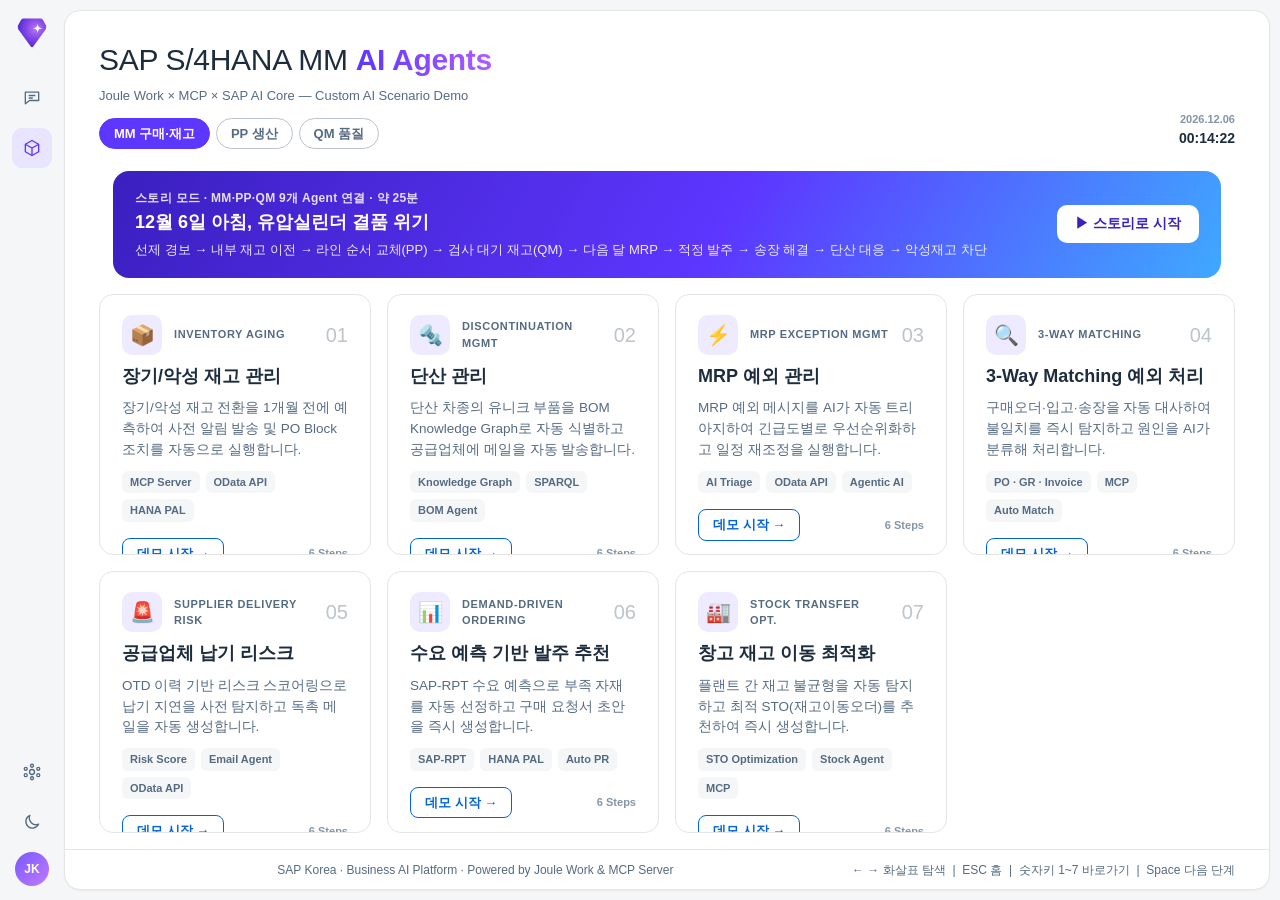
==== commit c8191f38: "데모 검토 반영: 숫자 통일, 상대 날짜, 스토리에 PP·QM 연결 - 숫자: A-4315 단가 236,000원 통일(STO 9,440,000), QM 구매오더 4500019120" ====
--- a/index.html
+++ b/index.html
@@ -78,9 +78,9 @@
   <!-- STORY MODE CTA -->
   <div class="story-cta">
     <div class="story-cta-txt">
-      <div class="story-cta-eyebrow">스토리 모드 · 7개 Agent 연결 · 약 20분</div>
+      <div class="story-cta-eyebrow">스토리 모드 · MM·PP·QM 9개 Agent 연결 · 약 25분</div>
       <div class="story-cta-title"><span data-rel-day="0" data-rel-fmt="kr">11월 10일</span> 아침, 유압실린더 결품 위기</div>
-      <div class="story-cta-sub">선제 경보 → 생산 영향 → 내부 재고 이전 → 적정 발주 → 송장 해결 → 단산 대응 → 악성재고 차단</div>
+      <div class="story-cta-sub">선제 경보 → 내부 재고 이전 → 라인 순서 교체(PP) → 검사 대기 재고(QM) → 다음 달 MRP → 적정 발주 → 송장 해결 → 단산 대응 → 악성재고 차단</div>
     </div>
     <button onclick="storyStart()">▶ 스토리로 시작</button>
   </div>
@@ -757,7 +757,7 @@
       </div>
       <div class="fop-hc">
         <div class="fop-facet">
-          <div class="fop-kv"><span class="fop-k">오더일자:</span><span class="fop-v">2026.11.01</span></div>
+          <div class="fop-kv"><span class="fop-k">오더일자:</span><span class="fop-v" data-rel-day="-9">2026.11.01</span></div>
           <div class="fop-kv"><span class="fop-k">구매그룹:</span><span class="fop-v">MMK</span></div>
           <div class="fop-kv"><span class="fop-k">플랜트:</span><span class="fop-v">1050 (부산 생산공장)</span></div>
         </div>
@@ -792,18 +792,18 @@
           <div class="fop-table-scroll">
             <table class="fop-table">
               <thead><tr>
-                <th>항목</th><th>자재</th><th class="r">오더수량</th><th>납기일 (변경 전)</th><th>납기일 (변경 후)</th><th class="r">단축일수</th><th>상태</th>
+                <th>항목</th><th>자재</th><th class="r">오더수량</th><th>현재 납기일</th><th>변경 요청</th><th class="r">단축일수</th><th>상태</th>
               </tr></thead>
               <tbody>
                 <tr class="hl-info">
                   <td>10</td><td><a class="fop-link">A-4315</a><div class="fop-sub">유압실린더</div></td><td class="r">45 <span class="fop-unit">EA</span></td>
-                  <td class="fop-muted"><s>2026.12.15</s></td><td><b>2026.12.12</b></td>
+                  <td><span data-rel-mon="1" data-rel-dom="15">2026.12.15</span></td><td><b><span data-rel-mon="1" data-rel-dom="12">2026.12.12</span></b></td>
                   <td class="r"><span class="fop-status info">-3일</span></td>
                   <td><span class="fop-status info"><svg class="fop-i"><use href="#fi-info"/></svg>확약 대기</span></td>
                 </tr>
                 <tr>
                   <td>20</td><td><a class="fop-link">B-2290</a><div class="fop-sub">베어링 어셈블리</div></td><td class="r">100 <span class="fop-unit">EA</span></td>
-                  <td>2026.12.10</td><td>2026.12.10</td>
+                  <td><span data-rel-mon="1" data-rel-dom="10">2026.12.10</span></td><td>–</td>
                   <td class="r"><span class="fop-status">변경 없음</span></td>
                   <td><span class="fop-status pos"><svg class="fop-i"><use href="#fi-pos"/></svg>정상</span></td>
                 </tr>
@@ -936,7 +936,7 @@
                 <tr class="fop-tree-c"><td>송장 문서 (INV-2946)</td><td><a class="fop-link">5105623000</a></td><td></td><td>1000</td><td></td><td>2026</td></tr>
                 <tr class="fop-tree-c"><td>구매오더</td><td><a class="fop-link">4500019156</a></td><td></td><td>1000</td><td></td><td>2026</td></tr>
                 <tr class="fop-tree-c"><td>자재 문서 (입고 101)</td><td><a class="fop-link">5000538488</a></td><td></td><td>1000</td><td>WE</td><td>2026</td></tr>
-                <tr class="fop-tree-c"><td>구매계약 (갱신 2026-10-01)</td><td><a class="fop-link">PA-2026-112</a></td><td></td><td>1000</td><td></td><td>2026</td></tr>
+                <tr class="fop-tree-c"><td>구매계약 (갱신 <span data-rel-mon="-1" data-rel-dom="1" data-rel-fmt="iso">2026-10-01</span>)</td><td><a class="fop-link">PA-2026-112</a></td><td></td><td>1000</td><td></td><td>2026</td></tr>
               </tbody>
             </table>
           </div>
@@ -950,7 +950,7 @@
             <span class="fop-feed-av"><svg class="fop-i"><use href="#fi-joule"/></svg></span>
             <div>
               <div class="fop-feed-h"><b>Joule · 3-Way Matching Agent</b><span class="fop-sub" data-doc-time="fi" data-fmt="datetime">2026.11.10 08:24:00</span></div>
-              <div class="fop-feed-t">가격차이(+14,000원/EA)로 지급보류된 송장 INV-2946을 구매계약 PA-2026-112(2026-10-01 갱신) 근거로 해제하고 전기했습니다. 같은 원인의 미입고 PO 3건(4500019201 · 4500019233 · 4500019260)도 단가 갱신 대상으로 식별했습니다.</div>
+              <div class="fop-feed-t">가격차이(+14,000원/EA)로 지급보류된 송장 INV-2946을 구매계약 PA-2026-112(<span data-rel-mon="-1" data-rel-dom="1" data-rel-fmt="iso">2026-10-01</span> 갱신) 근거로 해제하고 전기했습니다. 같은 원인의 미입고 PO 3건(4500019201 · 4500019233 · 4500019260)도 단가 갱신 대상으로 식별했습니다.</div>
             </div>
           </div>
         </div>
@@ -993,7 +993,7 @@
       <div class="fop-hc fop-hc-std">
         <div class="fop-hero-img" aria-hidden="true"><svg viewBox="0 0 48 48"><path d="M8 12h5l5 20h18l4-14H16" fill="none" stroke="#fff" stroke-width="2.6" stroke-linejoin="round" stroke-linecap="round"/><circle cx="20" cy="38" r="3" fill="#fff"/><circle cx="34" cy="38" r="3" fill="#fff"/></svg></div>
         <div class="fop-facet"><div class="fop-hf-lbl">상태</div><div class="fop-hf-val">승인 대기 중</div></div>
-        <div class="fop-facet"><div class="fop-hf-lbl">총 금액</div><div class="fop-hf-val">132,500,000 &nbsp; KRW</div></div>
+        <div class="fop-facet"><div class="fop-hf-lbl">총 금액</div><div class="fop-hf-val">127,700,000 &nbsp; KRW</div></div>
       </div>
     </div>
     <nav class="fop-anchor">
@@ -1007,12 +1007,12 @@
         <h2 class="fop-section-title">일반 정보</h2>
         <div class="fop-fgroups fop-cols2">
           <div class="fop-fgroup">
-            <div class="fop-fe"><span class="fop-k">구매요청 내역:</span><span class="fop-v">12월 수요예측 부족 자재 보충 (Joule 자동 생성)</span></div>
+            <div class="fop-fe"><span class="fop-k">구매요청 내역:</span><span class="fop-v"><span data-rel-mon="1" data-rel-dom="1" data-rel-fmt="month">12월</span> 수요예측 부족 자재 보충 (Joule 자동 생성)</span></div>
             <div class="fop-fe"><span class="fop-k">생성일:</span><span class="fop-v" data-doc-time="pr" data-fmt="date">2026.11.10</span></div>
           </div>
           <div class="fop-fgroup">
             <div class="fop-fe"><span class="fop-k">문서유형:</span><span class="fop-v">구매요청 (NB)</span></div>
-            <div class="fop-fe"><span class="fop-k">요청자:</span><span class="fop-v">JOULE-AI (승인자: 김재형 구매팀장)</span></div>
+            <div class="fop-fe"><span class="fop-k">요청자:</span><span class="fop-v">JKIM 김재형 (Joule 대행) · 승인자: 이도윤 상무</span></div>
           </div>
         </div>
       </section>
@@ -1021,9 +1021,9 @@
         <div class="fop-card">
           <div class="fop-tabs"><button class="on">헤더 메모</button></div>
           <div class="fop-note-area">
-            <b>[Joule 수요예측 Agent]</b> SAP AI Core의 SAP-RPT 1.6 Large 예측 모델로 12월 수요를 예측해 부족 자재 8개를 선정했습니다. 평균 신뢰도 85% · 오차 ±8%.<br>
-            A-4315는 입고 예정 PO 95 EA와 구매오더 4500019567(40 EA)을 차감한 순부족 85 EA 기준이며, 발주 단위에 맞춰 120 EA로 요청합니다.<br>
-            승인 요청: 김재형 구매팀장 · <span data-doc-time="pr" data-fmt="minute">2026.11.10 08:20</span>
+            <b>[Joule 수요예측 Agent]</b> SAP AI Core의 SAP-RPT 1.6 Large 예측 모델로 <span data-rel-mon="1" data-rel-dom="1" data-rel-fmt="month">12월</span> 수요를 예측해 부족 자재 8개를 선정했습니다. 평균 신뢰도 85% · 오차 ±8%.<br>
+            A-4315는 입고 예정 PO 95 EA, 재고 이전 4500019567(40 EA), 품질 검사 합격 18 EA를 차감한 순부족 67 EA에 안전재고 20 EA를 더해 최소발주량(50) 단위로 100 EA 요청합니다.<br>
+            요청: 김재형 (Joule 대행) · 승인 요청: 이도윤 상무 (구매본부장) · <span data-doc-time="pr" data-fmt="minute">2026.11.10 08:20</span>
           </div>
         </div>
       </section>
@@ -1044,12 +1044,12 @@
                 <tr class="fop-main" onclick="fopToast('데모에서는 항목 상세 화면을 제공하지 않습니다')">
                   <td><b>유압실린더</b><div class="fop-sub">10</div></td><td></td>
                   <td><a class="fop-link">유압실린더 (A-4315)</a></td><td>유압 부품 (HYD01)</td><td>1050 (부산 생산공장)</td>
-                  <td class="r">120</td><td>EA</td><td class="fop-chev">›</td>
+                  <td class="r">100</td><td>EA</td><td class="fop-chev">›</td>
                 </tr>
                 <tr class="fop-popin"><td colspan="8">
-                  <span><span class="fop-k">평가 가격:</span> 236,667 KRW</span>
-                  <span><span class="fop-k">총 금액:</span> 28,400,000 KRW</span>
-                  <span><span class="fop-k">납품일:</span> 2026.12.05</span>
+                  <span><span class="fop-k">평가 가격:</span> 236,000 KRW</span>
+                  <span><span class="fop-k">총 금액:</span> 23,600,000 KRW</span>
+                  <span><span class="fop-k">납품일:</span> <span data-rel-mon="1" data-rel-dom="5">2026.12.05</span></span>
                   <span><span class="fop-k">희망 공급업체:</span> Supplier Alpha</span>
                 </td></tr>
                 <tr class="fop-main" onclick="fopToast('데모에서는 항목 상세 화면을 제공하지 않습니다')">
@@ -1060,7 +1060,7 @@
                 <tr class="fop-popin"><td colspan="8">
                   <span><span class="fop-k">평가 가격:</span> 181,000 KRW</span>
                   <span><span class="fop-k">총 금액:</span> 18,100,000 KRW</span>
-                  <span><span class="fop-k">납품일:</span> 2026.12.08</span>
+                  <span><span class="fop-k">납품일:</span> <span data-rel-mon="1" data-rel-dom="8">2026.12.08</span></span>
                   <span><span class="fop-k">희망 공급업체:</span> Supplier Alpha</span>
                 </td></tr>
                 <tr class="fop-main" onclick="fopToast('데모에서는 항목 상세 화면을 제공하지 않습니다')">
@@ -1071,7 +1071,7 @@
                 <tr class="fop-popin"><td colspan="8">
                   <span><span class="fop-k">평가 가격:</span> 165,000 KRW</span>
                   <span><span class="fop-k">총 금액:</span> 16,500,000 KRW</span>
-                  <span><span class="fop-k">납품일:</span> 2026.12.15</span>
+                  <span><span class="fop-k">납품일:</span> <span data-rel-mon="1" data-rel-dom="15">2026.12.15</span></span>
                   <span><span class="fop-k">희망 공급업체:</span> Supplier Beta</span>
                 </td></tr>
                 <tr class="fop-main" onclick="fopToast('데모에서는 항목 상세 화면을 제공하지 않습니다')">
@@ -1082,7 +1082,7 @@
                 <tr class="fop-popin"><td colspan="8">
                   <span><span class="fop-k">평가 가격:</span> 89,167 KRW</span>
                   <span><span class="fop-k">총 금액:</span> 5,350,000 KRW</span>
-                  <span><span class="fop-k">납품일:</span> 2026.12.10</span>
+                  <span><span class="fop-k">납품일:</span> <span data-rel-mon="1" data-rel-dom="10">2026.12.10</span></span>
                   <span><span class="fop-k">희망 공급업체:</span> Supplier Gamma</span>
                 </td></tr>
                 <tr class="fop-main" onclick="fopToast('데모에서는 항목 상세 화면을 제공하지 않습니다')">
@@ -1093,7 +1093,7 @@
                 <tr class="fop-popin"><td colspan="8">
                   <span><span class="fop-k">평가 가격:</span> 155,000 KRW</span>
                   <span><span class="fop-k">총 금액:</span> 6,200,000 KRW</span>
-                  <span><span class="fop-k">납품일:</span> 2026.12.12</span>
+                  <span><span class="fop-k">납품일:</span> <span data-rel-mon="1" data-rel-dom="12">2026.12.12</span></span>
                   <span><span class="fop-k">희망 공급업체:</span> Supplier Gamma</span>
                 </td></tr>
                 <tr class="fop-main" onclick="fopToast('데모에서는 항목 상세 화면을 제공하지 않습니다')">
@@ -1104,7 +1104,7 @@
                 <tr class="fop-popin"><td colspan="8">
                   <span><span class="fop-k">평가 가격:</span> 98,750 KRW</span>
                   <span><span class="fop-k">총 금액:</span> 19,750,000 KRW</span>
-                  <span><span class="fop-k">납품일:</span> 2026.12.10</span>
+                  <span><span class="fop-k">납품일:</span> <span data-rel-mon="1" data-rel-dom="10">2026.12.10</span></span>
                   <span><span class="fop-k">희망 공급업체:</span> Supplier Epsilon</span>
                 </td></tr>
                 <tr class="fop-main" onclick="fopToast('데모에서는 항목 상세 화면을 제공하지 않습니다')">
@@ -1115,7 +1115,7 @@
                 <tr class="fop-popin"><td colspan="8">
                   <span><span class="fop-k">평가 가격:</span> 128,000 KRW</span>
                   <span><span class="fop-k">총 금액:</span> 19,200,000 KRW</span>
-                  <span><span class="fop-k">납품일:</span> 2026.12.12</span>
+                  <span><span class="fop-k">납품일:</span> <span data-rel-mon="1" data-rel-dom="12">2026.12.12</span></span>
                   <span><span class="fop-k">희망 공급업체:</span> Supplier Epsilon</span>
                 </td></tr>
                 <tr class="fop-main" onclick="fopToast('데모에서는 항목 상세 화면을 제공하지 않습니다')">
@@ -1126,7 +1126,7 @@
                 <tr class="fop-popin"><td colspan="8">
                   <span><span class="fop-k">평가 가격:</span> 190,000 KRW</span>
                   <span><span class="fop-k">총 금액:</span> 19,000,000 KRW</span>
-                  <span><span class="fop-k">납품일:</span> 2026.12.15</span>
+                  <span><span class="fop-k">납품일:</span> <span data-rel-mon="1" data-rel-dom="15">2026.12.15</span></span>
                   <span><span class="fop-k">희망 공급업체:</span> Supplier Zeta</span>
                 </td></tr>
               </tbody>
@@ -1168,7 +1168,7 @@
         <label class="fop-fb-item"><span>공급 플랜트:</span><span class="fop-input"><span class="fop-token">1060</span><span class="fop-token">1070</span></span></label>
         <label class="fop-fb-item"><span>수령 플랜트:</span><span class="fop-input"><span class="fop-token">1050</span></span></label>
         <label class="fop-fb-item"><span>자재:</span><span class="fop-input"></span></label>
-        <label class="fop-fb-item"><span>납품일:</span><span class="fop-input">2026.11.01 - 2026.11.30</span></label>
+        <label class="fop-fb-item"><span>납품일:</span><span class="fop-input"><span data-rel-mon="0" data-rel-dom="1">2026.11.01</span> - <span data-rel-mon="1" data-rel-dom="0">2026.11.30</span></span></label>
         <label class="fop-fb-item"><span>처리 상태:</span><span class="fop-input">4개 항목</span></label>
         <div class="fop-fb-btns">
           <button class="fop-btn emph" onclick="fopToast('구매오더 6건을 조회했습니다')">실행</button>
@@ -1278,6 +1278,78 @@
 
 <script src="js/fiori-common.js"></script>
 
+
+<!-- ═══ 스토리 모드용 PP·QM 에이전트 화면 (원본: pp.html · qm.html, 콘텐츠: js/pp.js · js/qm.js) ═══ -->
+<!-- ════════════════════════════════════
+     PAGE: PP1 — 결품 생산오더 대응 Agent
+════════════════════════════════════ -->
+<section id="pp1" class="page">
+  <header class="page-header">
+    <button class="btn-back" onclick="router.go('home')">← 목록</button>
+    <h1 class="agent-title"><span class="agent-num">P1</span>결품 생산오더 대응 Agent</h1>
+    <div class="demo-controls">
+      <div class="step-counter">Step <span id="pp1-step-cur">0</span> / <span id="pp1-step-tot">6</span></div>
+      <button class="btn-demo" id="pp1-btn" onclick="demoPlayers['pp1'].start()">▶ 데모 시작</button>
+      <button class="btn-reset" onclick="demoPlayers['pp1'].reset()">↺ 초기화</button>
+    </div>
+  </header>
+  <div class="process-flow-bar" id="pp1-flow"></div>
+  <div class="demo-area">
+    <div class="joule-panel">
+      <div class="joule-panel-header">
+        <div class="joule-avatar">J</div>
+        <div><h3>Joule Work</h3><p>Production Shortage Agent · S/4HANA 연결됨</p></div>
+        <div class="joule-status-dot"></div>
+      </div>
+      <div class="chat-window scrollable" id="pp1-chat"></div>
+      <div class="chat-presets" id="pp1-presets"></div>
+    </div>
+    <div class="result-panel scrollable" id="pp1-result">
+      <div class="result-title">📊 분석 결과 & 액션</div>
+    </div>
+  </div>
+  <div class="arch-section">
+    <button class="arch-toggle-btn" onclick="openArchModal('pp1')">
+      <span>📐</span> 아키텍처 보기
+      <span class="arch-chip">모달로 펼치기 ↗</span>
+    </button>
+  </div>
+</section>
+<!-- ════════════════════════════════════
+     PAGE: QM2 — 입고 검사 판정 Agent
+════════════════════════════════════ -->
+<section id="qm2" class="page">
+  <header class="page-header">
+    <button class="btn-back" onclick="router.go('home')">← 목록</button>
+    <h1 class="agent-title"><span class="agent-num">Q2</span>입고 검사 판정 Agent</h1>
+    <div class="demo-controls">
+      <div class="step-counter">Step <span id="qm2-step-cur">0</span> / <span id="qm2-step-tot">6</span></div>
+      <button class="btn-demo" id="qm2-btn" onclick="demoPlayers['qm2'].start()">▶ 데모 시작</button>
+      <button class="btn-reset" onclick="demoPlayers['qm2'].reset()">↺ 초기화</button>
+    </div>
+  </header>
+  <div class="process-flow-bar" id="qm2-flow"></div>
+  <div class="demo-area">
+    <div class="joule-panel">
+      <div class="joule-panel-header">
+        <div class="joule-avatar">J</div>
+        <div><h3>Joule Work</h3><p>Incoming Inspection Agent · S/4HANA 연결됨</p></div>
+        <div class="joule-status-dot"></div>
+      </div>
+      <div class="chat-window scrollable" id="qm2-chat"></div>
+      <div class="chat-presets" id="qm2-presets"></div>
+    </div>
+    <div class="result-panel scrollable" id="qm2-result">
+      <div class="result-title">📊 분석 결과 & 액션</div>
+    </div>
+  </div>
+  <div class="arch-section">
+    <button class="arch-toggle-btn" onclick="openArchModal('qm2')">
+      <span>📐</span> 아키텍처 보기
+      <span class="arch-chip">모달로 펼치기 ↗</span>
+    </button>
+  </div>
+</section>
 <!-- ════════════════════════════════════
      STORY MODE — 클로징: 누적 임팩트
 ════════════════════════════════════ -->
@@ -1285,40 +1357,45 @@
   <div class="sc-wrap">
     <div class="sc-eyebrow"><span data-rel-day="0" data-rel-fmt="kr">11월 10일</span> · 오전 8:00 → 8:30</div>
     <h1 class="sc-h1">오늘 아침, Joule과 함께 지킨 것들</h1>
-    <p class="sc-lead">결품 경보 하나에서 시작해 7개 Agent가 이어서 판단했고, S/4HANA 문서까지 실행했습니다.</p>
+    <p class="sc-lead">결품 경보 하나에서 시작해 MM·PP·QM의 9개 Agent가 이어서 판단했고, S/4HANA 문서까지 실행했습니다.</p>
     <div class="sc-kpis">
       <div class="sc-kpi">
         <div class="sc-kpi-lbl">생산 차질</div>
         <div class="sc-kpi-val pos">0<span>건</span></div>
-        <div class="sc-kpi-sub">부산 조립라인 결품 40 EA 해소 · 구매오더 4500019567</div>
+        <div class="sc-kpi-sub">A-4315 결품 40 EA — 재고 이전 4500019567 + 라인 순서 교체 (MO-26-0894 ↔ 0889)</div>
       </div>
       <div class="sc-kpi">
         <div class="sc-kpi-lbl">막아낸 불필요 지출</div>
-        <div class="sc-kpi-val">56.0<span>M원</span></div>
-        <div class="sc-kpi-sub">악성재고 발주 차단 42.3M · 이중 발주 회피 9.5M · 긴급 조달 회피 4.2M</div>
+        <div class="sc-kpi-val">59.0<span>M원</span></div>
+        <div class="sc-kpi-sub">악성재고 발주 차단 41.1M (취소 수수료 차감) · 이중 발주 회피 13.7M · 긴급 조달 회피 4.2M</div>
       </div>
       <div class="sc-kpi">
         <div class="sc-kpi-lbl">AI가 검토한 업무</div>
-        <div class="sc-kpi-val">1,356<span>건</span></div>
-        <div class="sc-kpi-sub">MRP 예외 234 · 송장 847 · 공급업체 47 · 자재 200 · BOM 부품 28</div>
+        <div class="sc-kpi-val">1,411<span>건</span></div>
+        <div class="sc-kpi-sub">MRP 예외 234 · 송장 847 · 공급업체 47 · 자재 200 · BOM 부품 28 · 생산오더 38 · 검사 로트 17</div>
       </div>
       <div class="sc-kpi">
         <div class="sc-kpi-lbl">담당자 작업 시간</div>
-        <div class="sc-kpi-val">65<span>시간</span> → 30<span>분</span></div>
-        <div class="sc-kpi-sub">7개 업무를 기존 방식으로 처리할 때 대비</div>
+        <div class="sc-kpi-val">71<span>시간</span> → 36<span>분</span></div>
+        <div class="sc-kpi-sub">9개 업무를 기존 방식으로 처리할 때 대비 — 근거는 아래 표</div>
       </div>
     </div>
 
     <h2 class="sc-h2">장면별 결과</h2>
     <ol class="sc-tl">
-      <li><span class="sc-n">1</span><div><b>선제 경보</b><p>Delta Co. 납기 위험 75점 감지 → 독촉 메일 발송</p></div></li>
-      <li><span class="sc-n">2</span><div><b>생산 영향과 대응 옵션</b><p>옵션 3개 비교 → PO 4500019234 납기 단축 요청 (12-15 → 12-12)</p></div><button class="sc-proof" onclick="router.go('fiori-po-delivery')">구매오더 보기</button></li>
-      <li><span class="sc-n">3</span><div><b>외부 조달 대신 내부 재고</b><p>1060 → 1050 A-4315 40 EA 재고 이전 오더 · 출고 자재 문서로 확인</p></div><button class="sc-proof" onclick="router.go('fiori-sto-object')">구매오더(STO) 보기</button></li>
-      <li><span class="sc-n">4</span><div><b>남은 부족분만 발주</b><p>입고 예정(PO 95 + STO 40) 차감 후 PR 10008976 · 132.5M</p></div><button class="sc-proof" onclick="router.go('fiori-pr-display')">구매요청 보기</button></li>
-      <li><span class="sc-n">5</span><div><b>막힌 송장과 숨은 원인</b><p>INV-2946 지급보류 해제 + 같은 원인의 PO 3건 선제 수정 (다음 달 보류 4.2M 예방)</p></div><button class="sc-proof" onclick="router.go('fiori-accounting-doc')">회계전표 보기</button></li>
-      <li><span class="sc-n">6</span><div><b>반대편 리스크: BC3 단산</b><p>Knowledge Graph로 전용 부품 28개 식별 · 공급업체 9곳 통보</p></div></li>
-      <li><span class="sc-n">7</span><div><b>악성재고 선제 차단</b><p>단산 부품 미입고 PO 15건 Block (42.3M)</p></div></li>
+      <li><span class="sc-n">1</span><div><b>선제 경보</b><p>Delta Co. 납기 위험 75점 — 내일 08시 MO-26-0889 결품 위험 감지 → 독촉 메일</p></div></li>
+      <li><span class="sc-n">2</span><div><b>외부 조달 대신 내부 재고</b><p>1060 → 1050 A-4315 40 EA 재고 이전 · 내일 15시 입고 (외부 발주 18일 대비)</p></div><button class="sc-proof" onclick="router.go('fiori-sto-object')">구매오더(STO) 보기</button></li>
+      <li><span class="sc-n">3</span><div><b>7시간 공백 메우기 (PP)</b><p>MO-26-0894를 먼저 돌리고 MO-26-0889는 모레 착수 — 라인 유휴 16 → 0시간</p></div></li>
+      <li><span class="sc-n">4</span><div><b>검사 대기 재고 꺼내기 (QM)</b><p>검사 로트 010000004718 — 18 EA 가용 · 2 EA 반품 · Delta Co. 품질 통보 200000112</p></div></li>
+      <li><span class="sc-n">5</span><div><b>다음 달까지 내다보기</b><p>MO-26-0891 대비 ACME 납기 3일 단축 요청 (확약 대기) · 거절 대비 1060 재고 40 EA 예약</p></div><button class="sc-proof" onclick="router.go('fiori-po-delivery')">구매오더 보기</button></li>
+      <li><span class="sc-n">6</span><div><b>남은 부족분만 발주</b><p>재고 이전·검사 합격분까지 차감 → PR 10008976 · 127.7M (승인자 이도윤 상무)</p></div><button class="sc-proof" onclick="router.go('fiori-pr-display')">구매요청 보기</button></li>
+      <li><span class="sc-n">7</span><div><b>막힌 송장과 숨은 원인</b><p>INV-2946 계약 조항 근거로 해제 + 같은 원인 PO 3건 선제 수정 · 확신도 낮은 INV-3012는 사람 검토로</p></div><button class="sc-proof" onclick="router.go('fiori-accounting-doc')">회계전표 보기</button></li>
+      <li><span class="sc-n">8</span><div><b>반대편 리스크: BC3 단산</b><p>전용 부품 28개 식별 · 공급업체 9곳에 LTB 수량·보상 조건 안내</p></div></li>
+      <li><span class="sc-n">9</span><div><b>악성재고 선제 차단</b><p>기존 리포트가 놓친 ECN 대체품 K-7720 발견 · 미입고 PO 15건 Block (순 41.1M)</p></div></li>
     </ol>
+
+    <h2 class="sc-h2">기존 방식 vs Joule</h2>
+    <div class="sc-ba" id="sc-ba"></div>
 
     <div class="sc-next"><b>다음 단계 제안</b> — 귀사 데이터로 시나리오 2개를 골라 PoC로 검증 (예: 4주 — 데이터 연결 1주 · 시나리오 구성 2주 · 현업 검증 1주)</div>
     <div class="sc-actions">
@@ -1331,7 +1408,7 @@
 <!-- STORY MODE — 오프닝 오버레이 -->
 <div id="story-intro" hidden>
   <div class="si-card">
-    <div class="sc-eyebrow">스토리 모드 · 약 20분</div>
+    <div class="sc-eyebrow">스토리 모드 · MM·PP·QM · 약 25분</div>
     <h1 class="sc-h1"><span data-rel-day="0" data-rel-fmt="kr">11월 10일</span> 오전 8시, 구매팀장의 하루</h1>
     <div class="si-kpis">
       <div><b>234</b><span>이번 주 MRP 예외</span></div>
@@ -1377,6 +1454,8 @@
 ════════════════════════════════════ -->
 <script src="js/core.js"></script>
 <script src="js/app.js"></script>
+<script src="js/pp.js"></script>
+<script src="js/qm.js"></script>
 
 <!-- ═══ NAVIGATION SAFETY NET & AUTO-START PATCH ═══ -->
 <script src="js/nav-patch.js"></script>
--- a/css/joule.css
+++ b/css/joule.css
@@ -558,3 +558,23 @@
 }
 .mod-tab:hover { color: var(--j-link); border-color: var(--j-link); }
 .mod-tab.on { background: var(--j-brand); border-color: var(--j-brand); color: #fff; }
+
+/* ─── 결과 패널 타임라인 (시점별 예상 재고 등) ─── */
+.tl { position: relative; margin-top: 8px; padding-left: 4px; }
+.tl::before { content: ''; position: absolute; left: 92px; top: 8px; bottom: 8px; width: 2px; background: var(--j-border); }
+.tl-row { position: relative; display: grid; grid-template-columns: 80px 16px 1fr auto; align-items: center; gap: 6px; padding: 5px 0; font-size: 12.5px; color: var(--j-text); }
+.tl-t { color: var(--j-text-2); font-size: 12px; white-space: nowrap; }
+.tl-dot { width: 10px; height: 10px; border-radius: 50%; background: var(--j-border-ctl); justify-self: center; z-index: 1; border: 2px solid var(--j-surface); box-sizing: content-box; }
+.tl-q { font-weight: 700; white-space: nowrap; }
+.tl-row.warn .tl-dot { background: var(--j-warn-icon); } .tl-row.warn .tl-q { color: var(--j-warn); }
+.tl-row.neg .tl-dot { background: var(--j-neg-icon); } .tl-row.neg .tl-q, .tl-row.neg .tl-e { color: var(--j-neg); }
+.tl-row.pos .tl-dot { background: var(--j-pos-icon); } .tl-row.pos .tl-q { color: var(--j-pos); }
+
+/* ─── 스토리 마무리: 기존 방식 vs Joule 표 ─── */
+.sc-ba { overflow-x: auto; margin-bottom: 24px; }
+.sc-ba table { width: 100%; border-collapse: collapse; font-size: 13px; background: var(--j-surface); border: 1px solid var(--j-border); border-radius: 12px; overflow: hidden; }
+.sc-ba th, .sc-ba td { padding: 9px 12px; text-align: left; border-bottom: 1px solid var(--j-border); color: var(--j-text); }
+.sc-ba th { font-size: 12px; color: var(--j-text-2); font-weight: 600; }
+.sc-ba .r { text-align: right; white-space: nowrap; }
+.sc-ba tr.sum td { border-bottom: none; font-weight: 600; background: var(--j-brand-soft); }
+.sc-ba td:nth-child(3) { color: var(--j-text-2); }
--- a/css/dark.css
+++ b/css/dark.css
@@ -364,7 +364,7 @@
 html.dark .btn-autoplay:hover{background:rgba(14,196,209,.2)}
 html.dark .btn-autoplay.active{background:var(--sap-teal);color:#EBEBEB}
 
-/* ── from css/joule.css (239 rules) ── */
+/* ── from css/joule.css (254 rules) ── */
 html.dark, html.dark body, html.dark body.light{--j-bg:#1F2123;--j-surface:#1C1C1C;--j-border:#2C2C2C;--j-border-ctl:#707F8E;--j-text:#90ADCB;--j-text-2:#9FAFC0;--j-text-3:#8699AA;--j-link:#5CA7FF;--j-link-hover:#5CA8FF;--j-brand:#7B5CFF;--j-brand-2:#7B5CFF;--j-brand-soft:#160F32;--j-brand-line:#1D1443;--j-user:#1F252E;--j-neg:#F86363;--j-neg-icon:#F86363;--j-neg-bg:#350F0F;--j-neg-line:#F0A8A8;--j-warn:#FFA35C;--j-warn-icon:#FFA35C;--j-warn-bg:#433B14;--j-warn-line:#EDD16E;--j-pos:#85D69C;--j-pos-icon:#84D69C;--j-pos-bg:#1E2C20;--j-pos-line:#A3D1AE;--j-info-bg:#102236;--j-info-line:#A6CDF5;--sap-blue:#5CA7FF;--sap-blue-dark:#5CA8FF;--sap-blue-glow:rgba(92,167,255,0.2);--sap-teal:#7B5CFF;--sap-teal-glow:rgba(123,92,255,0.2);--sap-dark:#1C1C1C;--sap-darker:#1F2123;--sap-card:#1C1C1C;--sap-card-hover:#1F2123;--sap-border:#2C2C2C;--sap-border-light:#707F8E;--sap-text:#90ADCB;--sap-text-muted:#9FAFC0;--sap-text-dim:#8699AA;--sap-success:#85D69C;--sap-success-bg:#1E2C20;--sap-warning:#FFA35C;--sap-warning-bg:#433B14;--sap-danger:#F86363;--sap-danger-bg:#350F0F;--sap-accent:#7B5CFF;--sap-purple:#7B5CFF;--sap-sky:#5CA7FF;--joule-1:#8575E5;--joule-2:#8975E6;--joule-3:#7B5CFF;--joule-4:#7B5CFF;--joule-5:#A08CFF;--joule-glow:rgba(123,92,255,0.25);--shadow:0 1px 3px rgba(144,173,203,0.08);--shadow-lg:0 8px 32px rgba(144,173,203,0.14);--shadow-glow:0 0 0 3px rgba(92,167,255,0.15)}
 html.dark, html.dark body, html.dark body.light{background:var(--j-bg);color:var(--j-text)}
 html.dark body.light .scrollable::-webkit-scrollbar-thumb{background:#34383D}
@@ -604,6 +604,21 @@
 html.dark .mod-tab{color:var(--j-text-2);border:1px solid var(--j-border-ctl);background:var(--j-surface)}
 html.dark .mod-tab:hover{color:var(--j-link);border-color:var(--j-link)}
 html.dark .mod-tab.on{background:var(--j-brand);border-color:var(--j-brand);color:#fff}
+html.dark .tl::before{background:var(--j-border)}
+html.dark .tl-row{color:var(--j-text)}
+html.dark .tl-t{color:var(--j-text-2)}
+html.dark .tl-dot{background:var(--j-border-ctl);border:2px solid var(--j-surface)}
+html.dark .tl-row.warn .tl-dot{background:var(--j-warn-icon)}
+html.dark .tl-row.warn .tl-q{color:var(--j-warn)}
+html.dark .tl-row.neg .tl-dot{background:var(--j-neg-icon)}
+html.dark .tl-row.neg .tl-q, html.dark .tl-row.neg .tl-e{color:var(--j-neg)}
+html.dark .tl-row.pos .tl-dot{background:var(--j-pos-icon)}
+html.dark .tl-row.pos .tl-q{color:var(--j-pos)}
+html.dark .sc-ba table{background:var(--j-surface);border:1px solid var(--j-border)}
+html.dark .sc-ba th, html.dark .sc-ba td{border-bottom:1px solid var(--j-border);color:var(--j-text)}
+html.dark .sc-ba th{color:var(--j-text-2)}
+html.dark .sc-ba tr.sum td{border-bottom:none;background:var(--j-brand-soft)}
+html.dark .sc-ba td:nth-child(3){color:var(--j-text-2)}
 
 /* ── from css/fiori.css (139 rules) ── */
 html.dark .fop{--fop-bg:#1F2123;--fop-surface:#1C1C1C;--fop-border:#2C2C2C;--fop-border-ctl:#707F8E;--fop-text:#90ADCB;--fop-text-2:#9FAFC0;--fop-link:#5CA7FF;--fop-emph:#5CA7FF;--fop-emph-hover:#5CA7FF;--fop-hover:#25272A;--fop-pos:#85D69C;--fop-pos-icon:#84D69C;--fop-pos-bg:#2D3317;--fop-crit:#FFA35C;--fop-crit-icon:#FFA35C;--fop-crit-bg:#3F3712;--fop-neg:#F86363;--fop-neg-icon:#F86363;--fop-neg-bg:#350F21;--fop-info:#5CA7FF;--fop-info-icon:#5CA7FF;--fop-info-bg:#112A39;background:var(--fop-bg);color:var(--fop-text)}
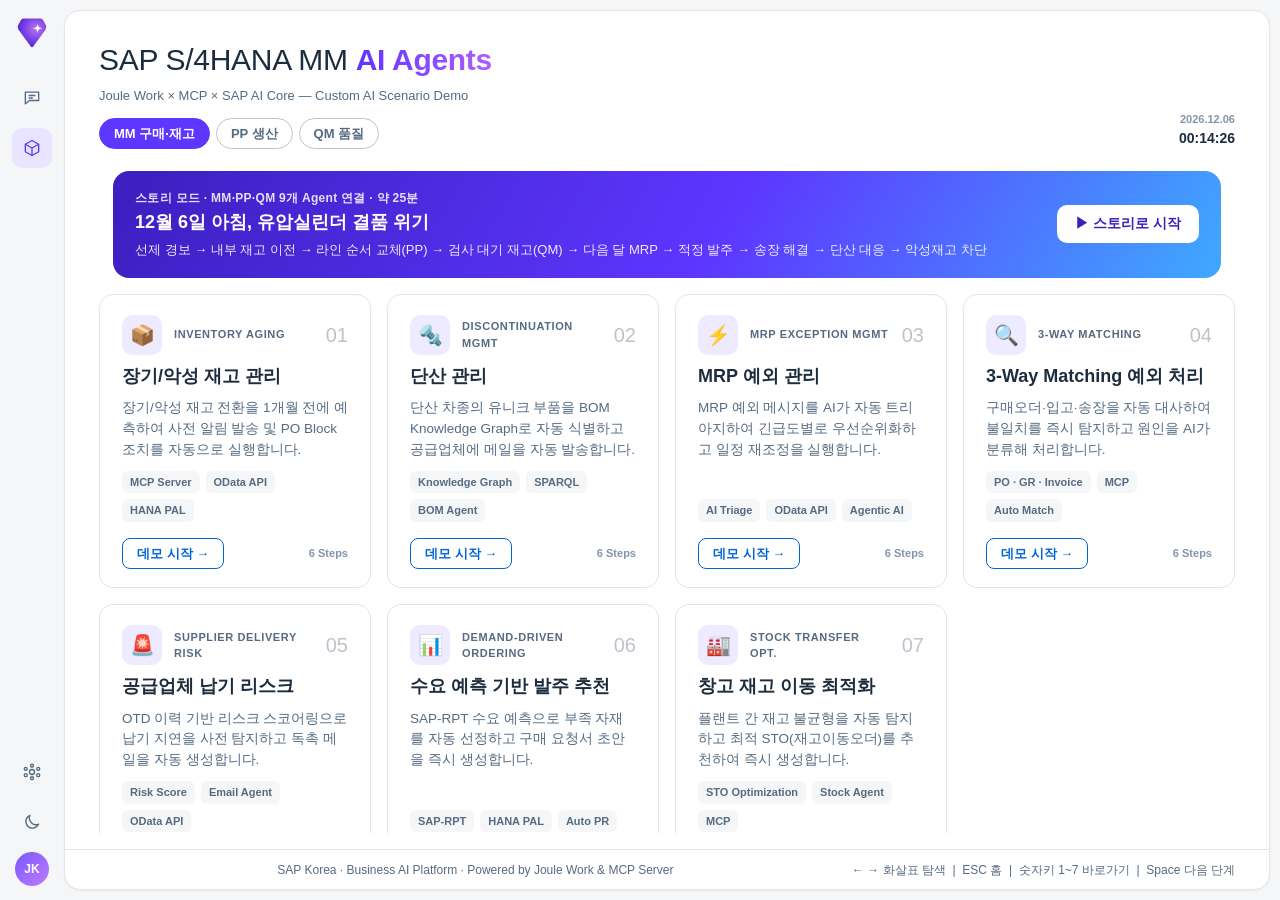
==== commit 4dbcb8d2: "홈 카드 잘림 수정, 단산·납기 리스크 대시보드와 문구 다듬기 - 홈 카드: 내용 높이 보장, 화면이 낮으면 스크롤 - 악성재고: ECN 설명 문장 정리, 다른 Agent 연계 문" ====
--- a/index.html
+++ b/index.html
@@ -1245,7 +1245,7 @@
         <div class="gui-sect-title">항목 테이블<svg class="gui-gear"><use href="#fi-settings"/></svg></div>
         <div class="gui-tbl-wrap"><table class="gui-tbl">
           <thead><tr><th class="sel"><span style="display:inline-block;width:14px;height:14px;border:1px solid #556B82;border-radius:3px"></span></th><th>S..</th><th>항목</th><th>A</th><th>I</th><th>자재</th><th>내역</th><th>PO 수량</th><th>OUn</th><th>C</th><th>납품일</th><th>자재 그룹</th><th>플랜트</th><th>저장위치</th><th>S..</th><th>배치</th><th>요청 번호</th><th>요청자</th></tr></thead>
-          <tbody><tr class="on"><td class="sel"><span></span></td><td class="st"><span></span></td><td><span class="c">10</span></td><td><span class="c"></span></td><td><span class="c">U</span></td><td><span class="c u">A-4315</span></td><td><span class="c t">유압실린더</span></td><td><span class="c r">40</span></td><td><span class="c">EA</span></td><td><span class="c">D</span></td><td><span class="c" data-rel-day="1">2026.11.11</span></td><td><span class="c t">유압 부품</span></td><td><span class="c t">부산 생산공장</span></td><td><span class="c t">표준 저장위치</span></td><td><span class="c"></span></td><td><span class="c"></span></td><td><span class="c"></span></td><td><span class="c"></span></td></tr><tr><td class="sel"><span></span></td><td class="st"><span></span></td><td><span class="c"></span></td><td><span class="c"></span></td><td><span class="c"></span></td><td><span class="c"></span></td><td><span class="c"></span></td><td><span class="c"></span></td><td><span class="c"></span></td><td><span class="c"></span></td><td><span class="c"></span></td><td><span class="c"></span></td><td><span class="c"></span></td><td><span class="c"></span></td><td><span class="c"></span></td><td><span class="c"></span></td><td><span class="c"></span></td><td><span class="c"></span></td></tr><tr><td class="sel"><span></span></td><td class="st"><span></span></td><td><span class="c"></span></td><td><span class="c"></span></td><td><span class="c"></span></td><td><span class="c"></span></td><td><span class="c"></span></td><td><span class="c"></span></td><td><span class="c"></span></td><td><span class="c"></span></td><td><span class="c"></span></td><td><span class="c"></span></td><td><span class="c"></span></td><td><span class="c"></span></td><td><span class="c"></span></td><td><span class="c"></span></td><td><span class="c"></span></td><td><span class="c"></span></td></tr><tr><td class="sel"><span></span></td><td class="st"><span></span></td><td><span class="c"></span></td><td><span class="c"></span></td><td><span class="c"></span></td><td><span class="c"></span></td><td><span class="c"></span></td><td><span class="c"></span></td><td><span class="c"></span></td><td><span class="c"></span></td><td><span class="c"></span></td><td><span class="c"></span></td><td><span class="c"></span></td><td><span class="c"></span></td><td><span class="c"></span></td><td><span class="c"></span></td><td><span class="c"></span></td><td><span class="c"></span></td></tr><tr><td class="sel"><span></span></td><td class="st"><span></span></td><td><span class="c"></span></td><td><span class="c"></span></td><td><span class="c"></span></td><td><span class="c"></span></td><td><span class="c"></span></td><td><span class="c"></span></td><td><span class="c"></span></td><td><span class="c"></span></td><td><span class="c"></span></td><td><span class="c"></span></td><td><span class="c"></span></td><td><span class="c"></span></td><td><span class="c"></span></td><td><span class="c"></span></td><td><span class="c"></span></td><td><span class="c"></span></td></tr><tr><td class="sel"><span></span></td><td class="st"><span></span></td><td><span class="c"></span></td><td><span class="c"></span></td><td><span class="c"></span></td><td><span class="c"></span></td><td><span class="c"></span></td><td><span class="c"></span></td><td><span class="c"></span></td><td><span class="c"></span></td><td><span class="c"></span></td><td><span class="c"></span></td><td><span class="c"></span></td><td><span class="c"></span></td><td><span class="c"></span></td><td><span class="c"></span></td><td><span class="c"></span></td><td><span class="c"></span></td></tr></tbody>
+          <tbody><tr class="on"><td class="sel"><span></span></td><td class="st"><span></span></td><td><span class="c">10</span></td><td><span class="c"></span></td><td><span class="c">U</span></td><td><span class="c u">A-4315</span></td><td><span class="c t">유압실린더</span></td><td><span class="c r">40</span></td><td><span class="c">EA</span></td><td><span class="c">D</span></td><td><span class="c" data-rel-day="1">2026.11.11</span></td><td><span class="c t">유압 부품</span></td><td><span class="c t">1050 부산 생산공장</span></td><td><span class="c t">표준 저장위치</span></td><td><span class="c"></span></td><td><span class="c"></span></td><td><span class="c"></span></td><td><span class="c"></span></td></tr><tr><td class="sel"><span></span></td><td class="st"><span></span></td><td><span class="c"></span></td><td><span class="c"></span></td><td><span class="c"></span></td><td><span class="c"></span></td><td><span class="c"></span></td><td><span class="c"></span></td><td><span class="c"></span></td><td><span class="c"></span></td><td><span class="c"></span></td><td><span class="c"></span></td><td><span class="c"></span></td><td><span class="c"></span></td><td><span class="c"></span></td><td><span class="c"></span></td><td><span class="c"></span></td><td><span class="c"></span></td></tr><tr><td class="sel"><span></span></td><td class="st"><span></span></td><td><span class="c"></span></td><td><span class="c"></span></td><td><span class="c"></span></td><td><span class="c"></span></td><td><span class="c"></span></td><td><span class="c"></span></td><td><span class="c"></span></td><td><span class="c"></span></td><td><span class="c"></span></td><td><span class="c"></span></td><td><span class="c"></span></td><td><span class="c"></span></td><td><span class="c"></span></td><td><span class="c"></span></td><td><span class="c"></span></td><td><span class="c"></span></td></tr><tr><td class="sel"><span></span></td><td class="st"><span></span></td><td><span class="c"></span></td><td><span class="c"></span></td><td><span class="c"></span></td><td><span class="c"></span></td><td><span class="c"></span></td><td><span class="c"></span></td><td><span class="c"></span></td><td><span class="c"></span></td><td><span class="c"></span></td><td><span class="c"></span></td><td><span class="c"></span></td><td><span class="c"></span></td><td><span class="c"></span></td><td><span class="c"></span></td><td><span class="c"></span></td><td><span class="c"></span></td></tr><tr><td class="sel"><span></span></td><td class="st"><span></span></td><td><span class="c"></span></td><td><span class="c"></span></td><td><span class="c"></span></td><td><span class="c"></span></td><td><span class="c"></span></td><td><span class="c"></span></td><td><span class="c"></span></td><td><span class="c"></span></td><td><span class="c"></span></td><td><span class="c"></span></td><td><span class="c"></span></td><td><span class="c"></span></td><td><span class="c"></span></td><td><span class="c"></span></td><td><span class="c"></span></td><td><span class="c"></span></td></tr><tr><td class="sel"><span></span></td><td class="st"><span></span></td><td><span class="c"></span></td><td><span class="c"></span></td><td><span class="c"></span></td><td><span class="c"></span></td><td><span class="c"></span></td><td><span class="c"></span></td><td><span class="c"></span></td><td><span class="c"></span></td><td><span class="c"></span></td><td><span class="c"></span></td><td><span class="c"></span></td><td><span class="c"></span></td><td><span class="c"></span></td><td><span class="c"></span></td><td><span class="c"></span></td><td><span class="c"></span></td></tr></tbody>
         </table></div>
       </div>
       <div class="gui-iconbar"><span class="gui-ib"><svg viewBox="0 0 16 16"><circle cx="7" cy="7" r="4.5" fill="none" stroke="currentColor" stroke-width="1.4"/><path d="m10.5 10.5 3.5 3.5M5 7h4M7 5v4" stroke="currentColor" stroke-width="1.4" stroke-linecap="round"/></svg></span><span class="gui-ib-gap"></span><span class="gui-ib"><svg viewBox="0 0 16 16"><rect x="2" y="2" width="5" height="5" rx="1" fill="none" stroke="currentColor" stroke-width="1.3"/><rect x="9" y="2" width="5" height="5" rx="1" fill="none" stroke="currentColor" stroke-width="1.3"/><rect x="2" y="9" width="5" height="5" rx="1" fill="none" stroke="currentColor" stroke-width="1.3"/><rect x="9" y="9" width="5" height="5" rx="1" fill="none" stroke="currentColor" stroke-width="1.3"/></svg></span><span class="gui-ib"><svg viewBox="0 0 16 16"><rect x="2" y="2" width="5" height="5" rx="1" fill="currentColor"/><rect x="9" y="2" width="5" height="5" rx="1" fill="currentColor"/><rect x="2" y="9" width="5" height="5" rx="1" fill="currentColor"/><rect x="9" y="9" width="5" height="5" rx="1" fill="currentColor"/></svg></span><span class="gui-ib dis"><svg viewBox="0 0 16 16"><rect x="2" y="2" width="5" height="5" rx="1" fill="none" stroke="currentColor" stroke-width="1.3"/><rect x="9" y="2" width="5" height="5" rx="1" fill="none" stroke="currentColor" stroke-width="1.3"/><rect x="2" y="9" width="5" height="5" rx="1" fill="none" stroke="currentColor" stroke-width="1.3"/><rect x="9" y="9" width="5" height="5" rx="1" fill="none" stroke="currentColor" stroke-width="1.3"/></svg></span><span class="gui-ib-gap"></span><span class="gui-ib dis"><svg viewBox="0 0 16 16"><path d="M3 4h10M6 4V2.5h4V4M4.5 4l.7 9.5h5.6l.7-9.5" fill="none" stroke="currentColor" stroke-width="1.3" stroke-linejoin="round"/></svg></span><span class="gui-ib dis"><svg viewBox="0 0 16 16"><rect x="3.5" y="7" width="9" height="7" rx="1" fill="none" stroke="currentColor" stroke-width="1.3"/><path d="M5.5 7V5a2.5 2.5 0 0 1 5 0v2" fill="none" stroke="currentColor" stroke-width="1.3"/></svg></span><span class="gui-ib dis"><svg viewBox="0 0 16 16"><rect x="3.5" y="7" width="9" height="7" rx="1" fill="none" stroke="currentColor" stroke-width="1.3"/><path d="M5.5 7V5a2.5 2.5 0 0 1 5 0v2" fill="none" stroke="currentColor" stroke-width="1.3"/></svg></span><span class="gui-ib-gap"></span><span class="gui-ib dis"><svg viewBox="0 0 16 16"><rect x="5" y="5" width="8.5" height="8.5" rx="1" fill="none" stroke="currentColor" stroke-width="1.3"/><path d="M3 11V3h8" fill="none" stroke="currentColor" stroke-width="1.3"/></svg></span><span class="gui-ib dis"><svg viewBox="0 0 16 16"><path d="M8 2v4M4 9V7h8v2M2.5 9h3v4h-3zM10.5 9h3v4h-3z" fill="none" stroke="currentColor" stroke-width="1.2"/></svg></span><span class="gui-ib-gap"></span><span class="gui-ib"><svg viewBox="0 0 16 16"><path d="M3 13h10M5 10h6M8 3v5M5.5 5.5 8 3l2.5 2.5" fill="none" stroke="currentColor" stroke-width="1.3" stroke-linecap="round"/></svg></span><span class="gui-ib"><svg viewBox="0 0 16 16"><path d="M3 3h10M5 6h6M8 8v5M5.5 10.5 8 13l2.5-2.5" fill="none" stroke="currentColor" stroke-width="1.3" stroke-linecap="round"/></svg></span><span class="gui-ib"><svg viewBox="0 0 16 16"><path d="M2 3h12L9.5 8.5V13l-3-1.5v-3z" fill="none" stroke="currentColor" stroke-width="1.3" stroke-linejoin="round"/></svg></span><span class="gui-ib dis"><svg viewBox="0 0 16 16"><path d="M2 3h12L9.5 8.5V13l-3-1.5v-3z" fill="none" stroke="currentColor" stroke-width="1.3" stroke-linejoin="round"/></svg></span><span class="gui-ib-gap"></span><span class="gui-ib"><svg viewBox="0 0 16 16"><rect x="3" y="2.5" width="10" height="11" rx="1" fill="none" stroke="currentColor" stroke-width="1.3"/><path d="M6 6h4M6 8.5h4M6 11h2" stroke="currentColor" stroke-width="1.3" stroke-linecap="round"/></svg></span><span class="gui-ib-gap"></span><span class="gui-ib dis"><svg viewBox="0 0 16 16"><rect x="3" y="2.5" width="10" height="11" rx="1" fill="none" stroke="currentColor" stroke-width="1.3"/><path d="M6 6h4M6 8.5h4M6 11h2" stroke="currentColor" stroke-width="1.3" stroke-linecap="round"/></svg></span><span class="gui-ib dis"><svg viewBox="0 0 16 16"><path d="M8 2v4M4 9V7h8v2M2.5 9h3v4h-3zM10.5 9h3v4h-3z" fill="none" stroke="currentColor" stroke-width="1.2"/></svg></span><span style="flex:1"></span><span class="gui-ib"><svg viewBox="0 0 16 16"><rect x="3" y="2.5" width="10" height="11" rx="1" fill="none" stroke="currentColor" stroke-width="1.3"/><path d="M6 6h4M6 8.5h4M6 11h2" stroke="currentColor" stroke-width="1.3" stroke-linecap="round"/></svg></span></div><div class="gui-iconbar" style="padding:2px 0 0 310px"><span class="gui-ib dis"><svg viewBox="0 0 16 16"><path d="M8 2v4M4 9V7h8v2M2.5 9h3v4h-3zM10.5 9h3v4h-3z" fill="none" stroke="currentColor" stroke-width="1.2"/></svg></span><span class="gui-ib dis"><svg viewBox="0 0 16 16"><path d="M8 2v4M4 9V7h8v2M2.5 9h3v4h-3zM10.5 9h3v4h-3z" fill="none" stroke="currentColor" stroke-width="1.2"/></svg></span><span class="gui-ib dis"><svg viewBox="0 0 16 16"><rect x="5" y="5" width="8.5" height="8.5" rx="1" fill="none" stroke="currentColor" stroke-width="1.3"/><path d="M3 11V3h8" fill="none" stroke="currentColor" stroke-width="1.3"/></svg></span><span class="gui-ib dis"><svg viewBox="0 0 16 16"><rect x="5" y="5" width="8.5" height="8.5" rx="1" fill="none" stroke="currentColor" stroke-width="1.3"/><path d="M3 11V3h8" fill="none" stroke="currentColor" stroke-width="1.3"/></svg></span><span class="gui-ib dis"><svg viewBox="0 0 16 16"><rect x="3" y="2.5" width="10" height="11" rx="1" fill="none" stroke="currentColor" stroke-width="1.3"/><path d="M6 6h4M6 8.5h4M6 11h2" stroke="currentColor" stroke-width="1.3" stroke-linecap="round"/></svg></span><span class="gui-ib dis"><svg viewBox="0 0 16 16"><circle cx="4.5" cy="11.5" r="2" fill="none" stroke="currentColor" stroke-width="1.2"/><circle cx="11.5" cy="11.5" r="2" fill="none" stroke="currentColor" stroke-width="1.2"/><path d="M6 10 12 2M10 10 4 2" stroke="currentColor" stroke-width="1.2"/></svg></span><span class="gui-ib dis"><svg viewBox="0 0 16 16"><rect x="5" y="5" width="8.5" height="8.5" rx="1" fill="none" stroke="currentColor" stroke-width="1.3"/><path d="M3 11V3h8" fill="none" stroke="currentColor" stroke-width="1.3"/></svg></span></div>
@@ -1391,7 +1391,7 @@
       <li><span class="sc-n">6</span><div><b>남은 부족분만 발주</b><p>재고 이전·검사 합격분까지 차감 → PR 10008976 · 127.7M (승인자 이도윤 상무)</p></div><button class="sc-proof" onclick="router.go('fiori-pr-display')">구매요청 보기</button></li>
       <li><span class="sc-n">7</span><div><b>막힌 송장과 숨은 원인</b><p>INV-2946 계약 조항 근거로 해제 + 같은 원인 PO 3건 선제 수정 · 확신도 낮은 INV-3012는 사람 검토로</p></div><button class="sc-proof" onclick="router.go('fiori-accounting-doc')">회계전표 보기</button></li>
       <li><span class="sc-n">8</span><div><b>반대편 리스크: BC3 단산</b><p>전용 부품 28개 식별 · 공급업체 9곳에 LTB 수량·보상 조건 안내</p></div></li>
-      <li><span class="sc-n">9</span><div><b>악성재고 선제 차단</b><p>기존 리포트가 놓친 ECN 대체품 K-7720 발견 · 미입고 PO 15건 Block (순 41.1M)</p></div></li>
+      <li><span class="sc-n">9</span><div><b>악성재고 선제 차단</b><p>신형 대체로 소요가 급감한 K-7720 발견 · 미입고 PO 15건 Block (순 41.1M)</p></div></li>
     </ol>
 
     <h2 class="sc-h2">기존 방식 vs Joule</h2>
--- a/css/joule.css
+++ b/css/joule.css
@@ -578,3 +578,6 @@
 .sc-ba .r { text-align: right; white-space: nowrap; }
 .sc-ba tr.sum td { border-bottom: none; font-weight: 600; background: var(--j-brand-soft); }
 .sc-ba td:nth-child(3) { color: var(--j-text-2); }
+
+/* ─── 홈 카드: 화면이 낮아도 카드가 잘리지 않게 내용 높이를 보장하고, 넘치면 스크롤 ─── */
+body.light .scenario-grid { grid-template-rows: none; grid-auto-rows: minmax(min-content, 1fr); overflow-y: auto; padding-bottom: 16px; }
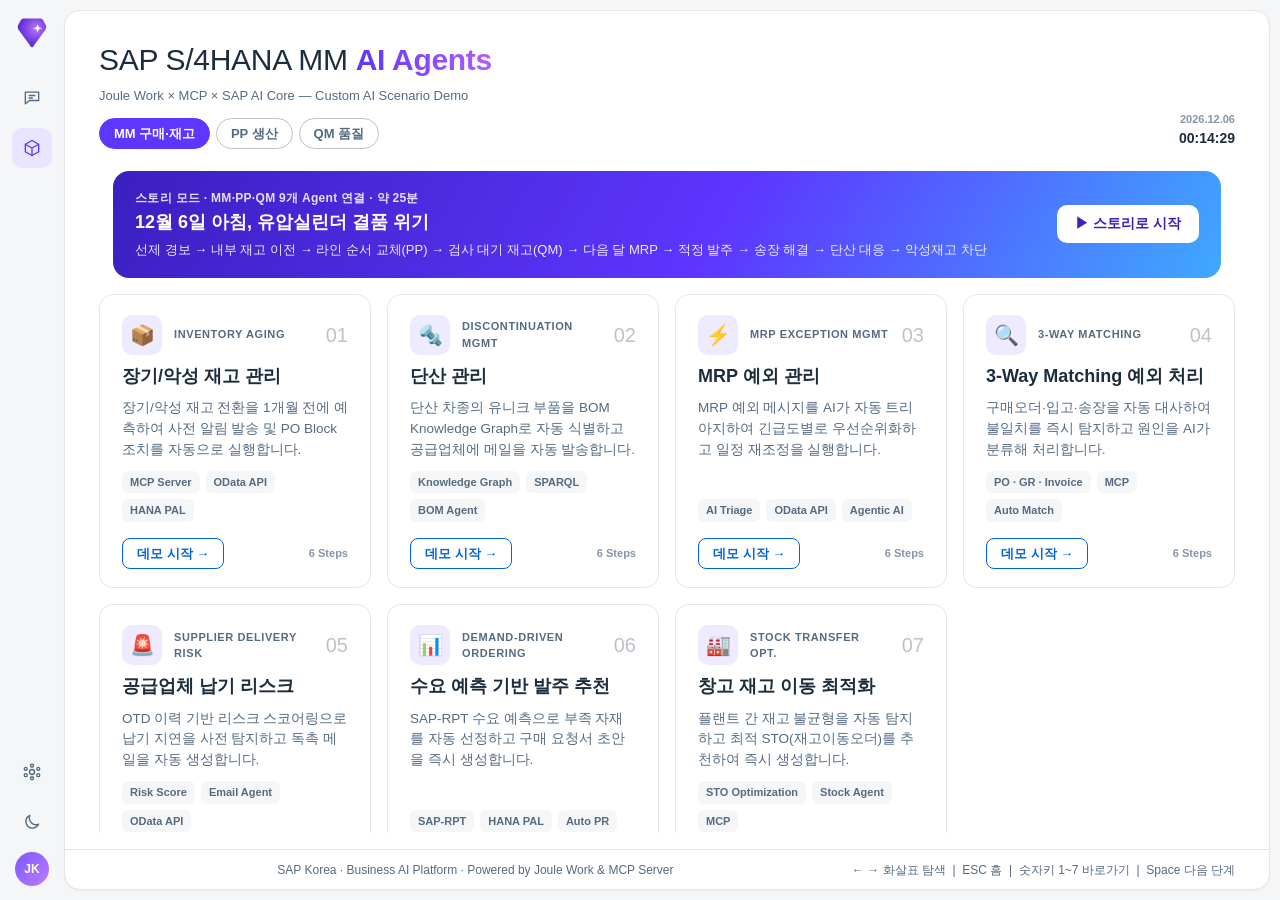
==== commit b3465c2c: "남은 연도·회계기간 하드코딩 제거, 악성재고 판단 근거 문구 수정 - 연도·회계기간을 동적으로: 자재 문서 연도, 회계연도 기간·열, 원래 참조 문서, STO 목록 날짜 필터, 당" ====
--- a/index.html
+++ b/index.html
@@ -878,7 +878,7 @@
           <div class="fop-fgroup"><h3>일자 및 시간</h3>
             <div class="fop-fe"><span class="fop-k">분개 일자:</span><span class="fop-v" data-doc-time="fi" data-fmt="date">2026.11.10</span></div>
             <div class="fop-fe"><span class="fop-k">전기일:</span><span class="fop-v" data-doc-time="fi" data-fmt="date">2026.11.10</span></div>
-            <div class="fop-fe"><span class="fop-k">회계연도 기간:</span><span class="fop-v">011.2026</span></div>
+            <div class="fop-fe"><span class="fop-k">회계연도 기간:</span><span class="fop-v" data-rel-period>011.2026</span></div>
             <div class="fop-fe"><span class="fop-k">분개 생성자:</span><span class="fop-v"><a class="fop-link">JKIM (김재형)</a></span></div>
             <div class="fop-fe"><span class="fop-k">생성일:</span><span class="fop-v" data-doc-time="fi" data-fmt="datetime">2026.11.10 08:24:00</span></div>
           </div>
@@ -932,11 +932,11 @@
             <table class="fop-table fop-grid fop-tree" id="fi-reltree">
               <thead><tr><th>문서 유형</th><th>문서</th><th>참조 문서 논리 시스템</th><th>회사코드</th><th>분개 유형</th><th>회계연도</th></tr></thead>
               <tbody>
-                <tr class="fop-tree-p"><td><span class="fop-tree-tog" onclick="fopTree(this)">⌄</span>회계 문서</td><td>5100003421</td><td></td><td>1000</td><td>RE</td><td>2026</td></tr>
-                <tr class="fop-tree-c"><td>송장 문서 (INV-2946)</td><td><a class="fop-link">5105623000</a></td><td></td><td>1000</td><td></td><td>2026</td></tr>
-                <tr class="fop-tree-c"><td>구매오더</td><td><a class="fop-link">4500019156</a></td><td></td><td>1000</td><td></td><td>2026</td></tr>
-                <tr class="fop-tree-c"><td>자재 문서 (입고 101)</td><td><a class="fop-link">5000538488</a></td><td></td><td>1000</td><td>WE</td><td>2026</td></tr>
-                <tr class="fop-tree-c"><td>구매계약 (갱신 <span data-rel-mon="-1" data-rel-dom="1" data-rel-fmt="iso">2026-10-01</span>)</td><td><a class="fop-link">PA-2026-112</a></td><td></td><td>1000</td><td></td><td>2026</td></tr>
+                <tr class="fop-tree-p"><td><span class="fop-tree-tog" onclick="fopTree(this)">⌄</span>회계 문서</td><td>5100003421</td><td></td><td>1000</td><td>RE</td><td data-rel-year>2026</td></tr>
+                <tr class="fop-tree-c"><td>송장 문서 (INV-2946)</td><td><a class="fop-link">5105623000</a></td><td></td><td>1000</td><td></td><td data-rel-year>2026</td></tr>
+                <tr class="fop-tree-c"><td>구매오더</td><td><a class="fop-link">4500019156</a></td><td></td><td>1000</td><td></td><td data-rel-year>2026</td></tr>
+                <tr class="fop-tree-c"><td>자재 문서 (입고 101)</td><td><a class="fop-link">5000538488</a></td><td></td><td>1000</td><td>WE</td><td data-rel-year>2026</td></tr>
+                <tr class="fop-tree-c"><td>구매계약 (갱신 <span data-rel-mon="-1" data-rel-dom="1" data-rel-fmt="iso">2026-10-01</span>)</td><td><a class="fop-link">PA-2026-112</a></td><td></td><td>1000</td><td></td><td data-rel-year>2026</td></tr>
               </tbody>
             </table>
           </div>
@@ -1391,7 +1391,7 @@
       <li><span class="sc-n">6</span><div><b>남은 부족분만 발주</b><p>재고 이전·검사 합격분까지 차감 → PR 10008976 · 127.7M (승인자 이도윤 상무)</p></div><button class="sc-proof" onclick="router.go('fiori-pr-display')">구매요청 보기</button></li>
       <li><span class="sc-n">7</span><div><b>막힌 송장과 숨은 원인</b><p>INV-2946 계약 조항 근거로 해제 + 같은 원인 PO 3건 선제 수정 · 확신도 낮은 INV-3012는 사람 검토로</p></div><button class="sc-proof" onclick="router.go('fiori-accounting-doc')">회계전표 보기</button></li>
       <li><span class="sc-n">8</span><div><b>반대편 리스크: BC3 단산</b><p>전용 부품 28개 식별 · 공급업체 9곳에 LTB 수량·보상 조건 안내</p></div></li>
-      <li><span class="sc-n">9</span><div><b>악성재고 선제 차단</b><p>신형 대체로 소요가 급감한 K-7720 발견 · 미입고 PO 15건 Block (순 41.1M)</p></div></li>
+      <li><span class="sc-n">9</span><div><b>악성재고 선제 차단</b><p>후속 자재가 지정돼 소요가 급감한 K-7720 발견 · 미입고 PO 15건 Block (순 41.1M)</p></div></li>
     </ol>
 
     <h2 class="sc-h2">기존 방식 vs Joule</h2>
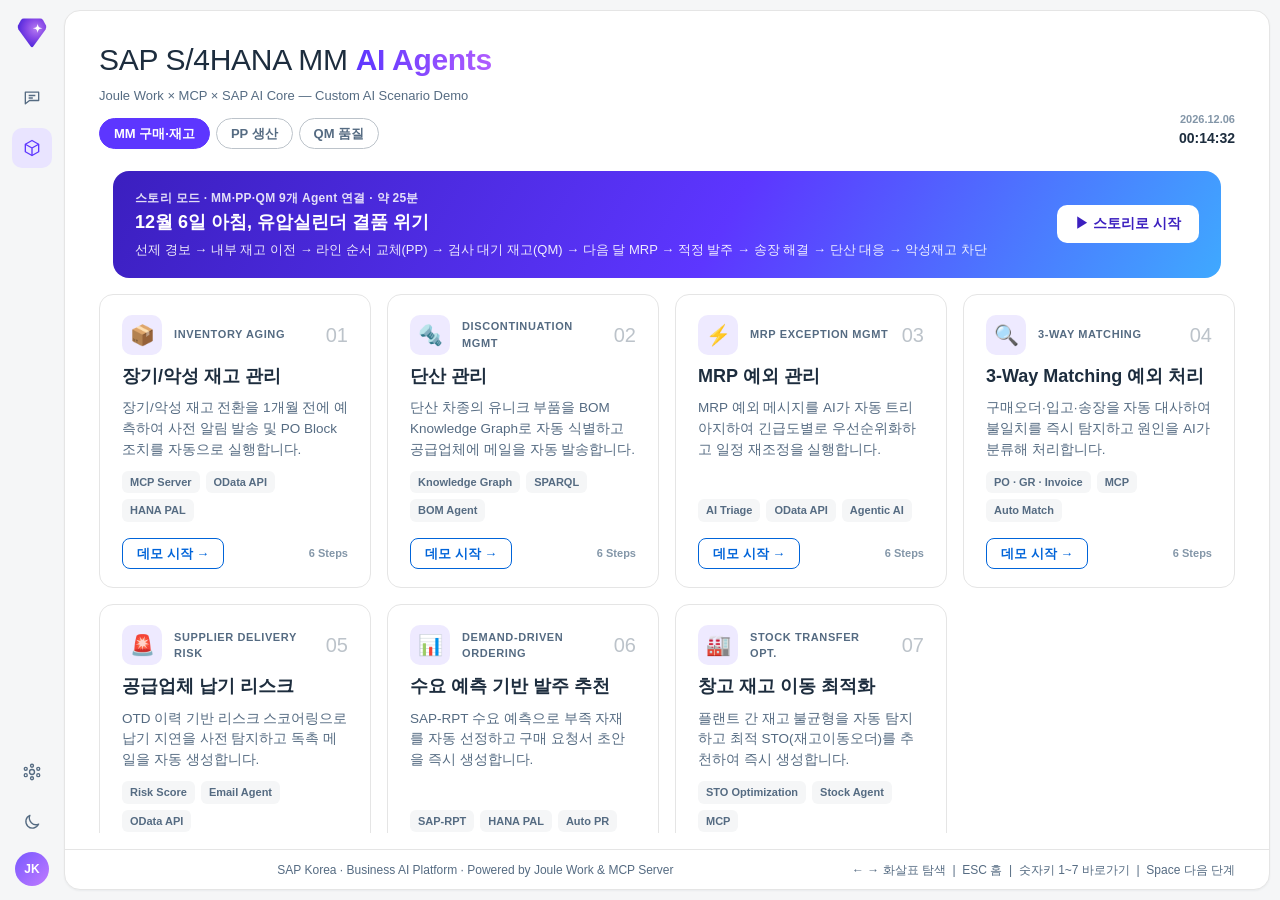
==== commit 20e6d312: "논리 검토 13건 반영: 시점별 재고 계산, Delta 납기·검사 일정, 1060 안전재고, LTB 전 Block 제외 - 수요 예측: 이번 주 소요를 날짜별로 반영해 다음 달 A" ====
--- a/index.html
+++ b/index.html
@@ -494,7 +494,7 @@
         <div style="background:var(--sap-darker);border-radius:8px;padding:12px;font-family:Consolas,monospace;font-size:12px;color:#5aafff;">
           F₃ = urgency(D) × 20<br><br>
           <span style="color:var(--sap-text-muted);">D≤3일: 1.0 / 4-7일: 0.7<br>8-14일: 0.4 / 15↑: 0.1</span><br>
-          <span style="color:#2196f3;font-weight:700;">D=1일 → F₃=20점</span>
+          <span style="color:#2196f3;font-weight:700;">D=0일 (오늘) → F₃=20점</span>
         </div>
         <div style="margin-top:12px;font-size:11px;color:var(--sap-text-muted);">
           📌 데이터 소스: <span style="color:#5aafff;">I_PurOrdScheduleLineAPI01</span><br>
@@ -993,7 +993,7 @@
       <div class="fop-hc fop-hc-std">
         <div class="fop-hero-img" aria-hidden="true"><svg viewBox="0 0 48 48"><path d="M8 12h5l5 20h18l4-14H16" fill="none" stroke="#fff" stroke-width="2.6" stroke-linejoin="round" stroke-linecap="round"/><circle cx="20" cy="38" r="3" fill="#fff"/><circle cx="34" cy="38" r="3" fill="#fff"/></svg></div>
         <div class="fop-facet"><div class="fop-hf-lbl">상태</div><div class="fop-hf-val">승인 대기 중</div></div>
-        <div class="fop-facet"><div class="fop-hf-lbl">총 금액</div><div class="fop-hf-val">127,700,000 &nbsp; KRW</div></div>
+        <div class="fop-facet"><div class="fop-hf-lbl">총 금액</div><div class="fop-hf-val">151,300,000 &nbsp; KRW</div></div>
       </div>
     </div>
     <nav class="fop-anchor">
@@ -1022,7 +1022,7 @@
           <div class="fop-tabs"><button class="on">헤더 메모</button></div>
           <div class="fop-note-area">
             <b>[Joule 수요예측 Agent]</b> SAP AI Core의 SAP-RPT 1.6 Large 예측 모델로 <span data-rel-mon="1" data-rel-dom="1" data-rel-fmt="month">12월</span> 수요를 예측해 부족 자재 8개를 선정했습니다. 평균 신뢰도 85% · 오차 ±8%.<br>
-            A-4315는 입고 예정 PO 95 EA, 재고 이전 4500019567(40 EA), 품질 검사 합격 18 EA를 차감한 순부족 67 EA에 안전재고 20 EA를 더해 최소발주량(50) 단위로 100 EA 요청합니다.<br>
+            A-4315는 이번 주 생산오더 소요 85 EA를 반영한 다음 달 초 가용 18 EA와 입고 예정 PO 95 EA를 차감한 순부족 152 EA에 안전재고 20 EA를 더해 최소발주량(50) 단위로 200 EA를 ACME Components Korea에 요청합니다.<br>
             요청: 김재형 (Joule 대행) · 승인 요청: 이도윤 상무 (구매본부장) · <span data-doc-time="pr" data-fmt="minute">2026.11.10 08:20</span>
           </div>
         </div>
@@ -1044,13 +1044,13 @@
                 <tr class="fop-main" onclick="fopToast('데모에서는 항목 상세 화면을 제공하지 않습니다')">
                   <td><b>유압실린더</b><div class="fop-sub">10</div></td><td></td>
                   <td><a class="fop-link">유압실린더 (A-4315)</a></td><td>유압 부품 (HYD01)</td><td>1050 (부산 생산공장)</td>
-                  <td class="r">100</td><td>EA</td><td class="fop-chev">›</td>
+                  <td class="r">200</td><td>EA</td><td class="fop-chev">›</td>
                 </tr>
                 <tr class="fop-popin"><td colspan="8">
                   <span><span class="fop-k">평가 가격:</span> 236,000 KRW</span>
-                  <span><span class="fop-k">총 금액:</span> 23,600,000 KRW</span>
+                  <span><span class="fop-k">총 금액:</span> 47,200,000 KRW</span>
                   <span><span class="fop-k">납품일:</span> <span data-rel-mon="1" data-rel-dom="5">2026.12.05</span></span>
-                  <span><span class="fop-k">희망 공급업체:</span> Supplier Alpha</span>
+                  <span><span class="fop-k">희망 공급업체:</span> ACME Components Korea</span>
                 </td></tr>
                 <tr class="fop-main" onclick="fopToast('데모에서는 항목 상세 화면을 제공하지 않습니다')">
                   <td><b>베어링 어셈블리</b><div class="fop-sub">20</div></td><td></td>
@@ -1061,7 +1061,7 @@
                   <span><span class="fop-k">평가 가격:</span> 181,000 KRW</span>
                   <span><span class="fop-k">총 금액:</span> 18,100,000 KRW</span>
                   <span><span class="fop-k">납품일:</span> <span data-rel-mon="1" data-rel-dom="8">2026.12.08</span></span>
-                  <span><span class="fop-k">희망 공급업체:</span> Supplier Alpha</span>
+                  <span><span class="fop-k">희망 공급업체:</span> Alpha Co.</span>
                 </td></tr>
                 <tr class="fop-main" onclick="fopToast('데모에서는 항목 상세 화면을 제공하지 않습니다')">
                   <td><b>클러치 디스크</b><div class="fop-sub">30</div></td><td></td>
@@ -1072,7 +1072,7 @@
                   <span><span class="fop-k">평가 가격:</span> 165,000 KRW</span>
                   <span><span class="fop-k">총 금액:</span> 16,500,000 KRW</span>
                   <span><span class="fop-k">납품일:</span> <span data-rel-mon="1" data-rel-dom="15">2026.12.15</span></span>
-                  <span><span class="fop-k">희망 공급업체:</span> Supplier Beta</span>
+                  <span><span class="fop-k">희망 공급업체:</span> Beta Inc.</span>
                 </td></tr>
                 <tr class="fop-main" onclick="fopToast('데모에서는 항목 상세 화면을 제공하지 않습니다')">
                   <td><b>오일씰 킷 A</b><div class="fop-sub">40</div></td><td></td>
@@ -1083,7 +1083,7 @@
                   <span><span class="fop-k">평가 가격:</span> 89,167 KRW</span>
                   <span><span class="fop-k">총 금액:</span> 5,350,000 KRW</span>
                   <span><span class="fop-k">납품일:</span> <span data-rel-mon="1" data-rel-dom="10">2026.12.10</span></span>
-                  <span><span class="fop-k">희망 공급업체:</span> Supplier Gamma</span>
+                  <span><span class="fop-k">희망 공급업체:</span> Gamma Ltd</span>
                 </td></tr>
                 <tr class="fop-main" onclick="fopToast('데모에서는 항목 상세 화면을 제공하지 않습니다')">
                   <td><b>구동축 베어링</b><div class="fop-sub">50</div></td><td></td>
@@ -1094,7 +1094,7 @@
                   <span><span class="fop-k">평가 가격:</span> 155,000 KRW</span>
                   <span><span class="fop-k">총 금액:</span> 6,200,000 KRW</span>
                   <span><span class="fop-k">납품일:</span> <span data-rel-mon="1" data-rel-dom="12">2026.12.12</span></span>
-                  <span><span class="fop-k">희망 공급업체:</span> Supplier Gamma</span>
+                  <span><span class="fop-k">희망 공급업체:</span> Gamma Ltd</span>
                 </td></tr>
                 <tr class="fop-main" onclick="fopToast('데모에서는 항목 상세 화면을 제공하지 않습니다')">
                   <td><b>브레이크 패드 세트</b><div class="fop-sub">60</div></td><td></td>
@@ -1105,7 +1105,7 @@
                   <span><span class="fop-k">평가 가격:</span> 98,750 KRW</span>
                   <span><span class="fop-k">총 금액:</span> 19,750,000 KRW</span>
                   <span><span class="fop-k">납품일:</span> <span data-rel-mon="1" data-rel-dom="10">2026.12.10</span></span>
-                  <span><span class="fop-k">희망 공급업체:</span> Supplier Epsilon</span>
+                  <span><span class="fop-k">희망 공급업체:</span> Epsilon Co.</span>
                 </td></tr>
                 <tr class="fop-main" onclick="fopToast('데모에서는 항목 상세 화면을 제공하지 않습니다')">
                   <td><b>유압 호스 어셈블리</b><div class="fop-sub">70</div></td><td></td>
@@ -1116,7 +1116,7 @@
                   <span><span class="fop-k">평가 가격:</span> 128,000 KRW</span>
                   <span><span class="fop-k">총 금액:</span> 19,200,000 KRW</span>
                   <span><span class="fop-k">납품일:</span> <span data-rel-mon="1" data-rel-dom="12">2026.12.12</span></span>
-                  <span><span class="fop-k">희망 공급업체:</span> Supplier Epsilon</span>
+                  <span><span class="fop-k">희망 공급업체:</span> Epsilon Co.</span>
                 </td></tr>
                 <tr class="fop-main" onclick="fopToast('데모에서는 항목 상세 화면을 제공하지 않습니다')">
                   <td><b>실린더 피스톤</b><div class="fop-sub">80</div></td><td></td>
@@ -1127,7 +1127,7 @@
                   <span><span class="fop-k">평가 가격:</span> 190,000 KRW</span>
                   <span><span class="fop-k">총 금액:</span> 19,000,000 KRW</span>
                   <span><span class="fop-k">납품일:</span> <span data-rel-mon="1" data-rel-dom="15">2026.12.15</span></span>
-                  <span><span class="fop-k">희망 공급업체:</span> Supplier Zeta</span>
+                  <span><span class="fop-k">희망 공급업체:</span> Zeta Co.</span>
                 </td></tr>
               </tbody>
             </table>
@@ -1355,19 +1355,19 @@
 ════════════════════════════════════ -->
 <section id="story-closing" class="page sc-page">
   <div class="sc-wrap">
-    <div class="sc-eyebrow"><span data-rel-day="0" data-rel-fmt="kr">11월 10일</span> · 오전 8:00 → 8:30</div>
-    <h1 class="sc-h1">오늘 아침, Joule과 함께 지킨 것들</h1>
+    <div class="sc-eyebrow"><span data-rel-day="0" data-rel-fmt="kr">11월 10일</span> · 오전 8:00 → 오후 1:00</div>
+    <h1 class="sc-h1">오늘 오전, Joule과 함께 지킨 것들</h1>
     <p class="sc-lead">결품 경보 하나에서 시작해 MM·PP·QM의 9개 Agent가 이어서 판단했고, S/4HANA 문서까지 실행했습니다.</p>
     <div class="sc-kpis">
       <div class="sc-kpi">
         <div class="sc-kpi-lbl">생산 차질</div>
         <div class="sc-kpi-val pos">0<span>건</span></div>
-        <div class="sc-kpi-sub">A-4315 결품 40 EA — 재고 이전 4500019567 + 라인 순서 교체 (MO-26-0894 ↔ 0889)</div>
+        <div class="sc-kpi-sub">이번 주 결품 40 EA — 재고 이전 + 라인 순서 교체 · 다음 달 과소 발주 100 EA 방지</div>
       </div>
       <div class="sc-kpi">
         <div class="sc-kpi-lbl">막아낸 불필요 지출</div>
-        <div class="sc-kpi-val">59.0<span>M원</span></div>
-        <div class="sc-kpi-sub">악성재고 발주 차단 41.1M (취소 수수료 차감) · 이중 발주 회피 13.7M · 긴급 조달 회피 4.2M</div>
+        <div class="sc-kpi-val">35.7<span>M원</span></div>
+        <div class="sc-kpi-sub">악성재고 발주 차단 31.5M (취소 수수료 차감 · LTB 잔여분 제외) · 긴급 조달 회피 4.2M</div>
       </div>
       <div class="sc-kpi">
         <div class="sc-kpi-lbl">AI가 검토한 업무</div>
@@ -1386,12 +1386,12 @@
       <li><span class="sc-n">1</span><div><b>선제 경보</b><p>Delta Co. 납기 위험 75점 — 내일 08시 MO-26-0889 결품 위험 감지 → 독촉 메일</p></div></li>
       <li><span class="sc-n">2</span><div><b>외부 조달 대신 내부 재고</b><p>1060 → 1050 A-4315 40 EA 재고 이전 · 내일 15시 입고 (외부 발주 18일 대비)</p></div><button class="sc-proof" onclick="router.go('fiori-sto-object')">구매오더(STO) 보기</button></li>
       <li><span class="sc-n">3</span><div><b>7시간 공백 메우기 (PP)</b><p>MO-26-0894를 먼저 돌리고 MO-26-0889는 모레 착수 — 라인 유휴 16 → 0시간</p></div></li>
-      <li><span class="sc-n">4</span><div><b>검사 대기 재고 꺼내기 (QM)</b><p>검사 로트 010000004718 — 18 EA 가용 · 2 EA 반품 · Delta Co. 품질 통보 200000112</p></div></li>
-      <li><span class="sc-n">5</span><div><b>다음 달까지 내다보기</b><p>MO-26-0891 대비 ACME 납기 3일 단축 요청 (확약 대기) · 거절 대비 1060 재고 40 EA 예약</p></div><button class="sc-proof" onclick="router.go('fiori-po-delivery')">구매오더 보기</button></li>
-      <li><span class="sc-n">6</span><div><b>남은 부족분만 발주</b><p>재고 이전·검사 합격분까지 차감 → PR 10008976 · 127.7M (승인자 이도윤 상무)</p></div><button class="sc-proof" onclick="router.go('fiori-pr-display')">구매요청 보기</button></li>
+      <li><span class="sc-n">4</span><div><b>검사 대기 재고 꺼내기 (QM)</b><p>검사 로트 010000004718 — 전수 재시험 후 18 EA 가용 · 2 EA 반품 · Delta Co. 품질 통보 200000112</p></div></li>
+      <li><span class="sc-n">5</span><div><b>다음 달까지 내다보기</b><p>MO-26-0891 대비 ACME 납기 3일 단축 요청 (확약 대기) · 거절 대비 1060 여유 20 EA 예약</p></div><button class="sc-proof" onclick="router.go('fiori-po-delivery')">구매오더 보기</button></li>
+      <li><span class="sc-n">6</span><div><b>다음 달 발주량 정하기</b><p>이번 주 소요까지 날짜별로 계산 → A-4315 200 EA · PR 10008976 · 151.3M (승인자 이도윤 상무)</p></div><button class="sc-proof" onclick="router.go('fiori-pr-display')">구매요청 보기</button></li>
       <li><span class="sc-n">7</span><div><b>막힌 송장과 숨은 원인</b><p>INV-2946 계약 조항 근거로 해제 + 같은 원인 PO 3건 선제 수정 · 확신도 낮은 INV-3012는 사람 검토로</p></div><button class="sc-proof" onclick="router.go('fiori-accounting-doc')">회계전표 보기</button></li>
       <li><span class="sc-n">8</span><div><b>반대편 리스크: BC3 단산</b><p>전용 부품 28개 식별 · 공급업체 9곳에 LTB 수량·보상 조건 안내</p></div></li>
-      <li><span class="sc-n">9</span><div><b>악성재고 선제 차단</b><p>후속 자재가 지정돼 소요가 급감한 K-7720 발견 · 미입고 PO 15건 Block (순 41.1M)</p></div></li>
+      <li><span class="sc-n">9</span><div><b>악성재고 선제 차단</b><p>후속 자재가 지정돼 소요가 급감한 K-7720 발견 · 미입고 PO 12건 Block, BC3 잔여 소요 3건 유지 (순 31.5M)</p></div></li>
     </ol>
 
     <h2 class="sc-h2">기존 방식 vs Joule</h2>
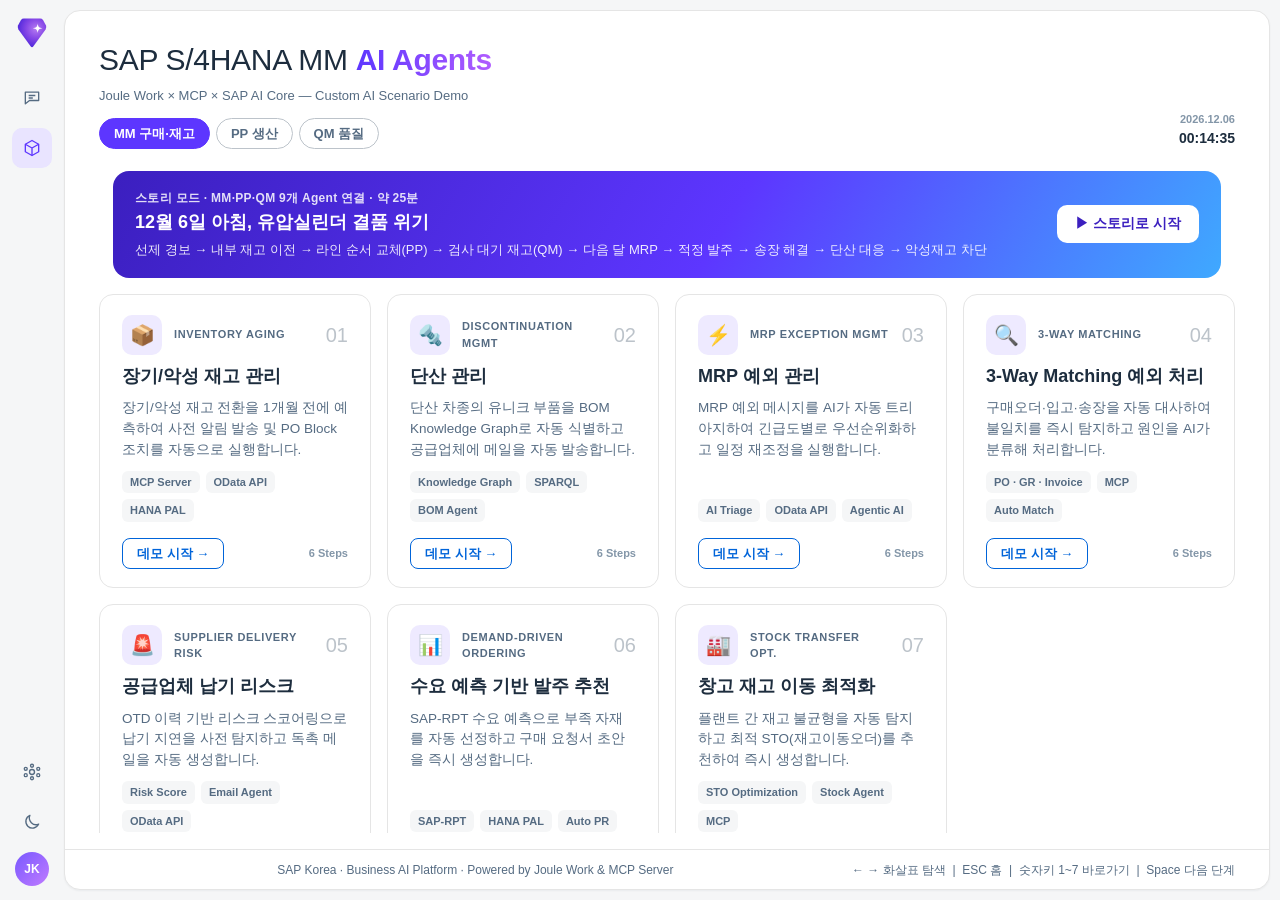
==== commit 3c6e1d63: "스토리 모드에 비즈니스 상황 브리핑과 장면별 브리핑 추가 - 시작 브리핑: 역할, 트리거(Kestrel 주문 · A-4315 부족 · Delta 16시 납기), 오늘의 시간표, 평" ====
--- a/index.html
+++ b/index.html
@@ -1407,20 +1407,44 @@
 
 <!-- STORY MODE — 오프닝 오버레이 -->
 <div id="story-intro" hidden>
-  <div class="si-card">
-    <div class="sc-eyebrow">스토리 모드 · MM·PP·QM · 약 25분</div>
-    <h1 class="sc-h1"><span data-rel-day="0" data-rel-fmt="kr">11월 10일</span> 오전 8시, 구매팀장의 하루</h1>
+  <div class="si-card" role="dialog" aria-labelledby="si-title">
+    <button class="si-x" onclick="storyBegin()" title="닫고 스토리 시작">✕</button>
+    <div class="sc-eyebrow">스토리 모드 · 비즈니스 상황 브리핑</div>
+    <h1 class="sc-h1" id="si-title"><span data-rel-day="0" data-rel-fmt="kr">11월 10일</span> 오전 8시, 부산 생산공장</h1>
+    <p class="si-role">당신은 <b>BestRun Korea 구매팀장 김재형</b>입니다. 건설기계용 유압 파워 유닛(FG-2100)을 만드는 부산 공장의 자재 조달을 책임지고 있습니다.</p>
+
+    <div class="si-alert">
+      <div class="si-alert-h">🚨 지금 벌어지고 있는 일</div>
+      <ul>
+        <li>핵심 고객 <b>Kestrel Machinery</b>의 FG-2100 40 EA 주문 — 고객 납기 <b><span data-rel-day="7" data-rel-fmt="kr">11월 17일</span></b></li>
+        <li>여기에 들어가는 <b>A-4315 유압실린더</b>가 이틀 동안 85 EA 필요한데, 공장 재고는 <b>45 EA</b>뿐입니다</li>
+        <li>부족분을 채울 <b>Delta Co. 50 EA가 오늘 16시 도착 예정</b> — 아직 확인 회신이 없고, 최근 3개월 납기 준수율은 52%입니다</li>
+        <li>늦으면 <b>내일 08시 조립라인 12가 멈추고</b>, 하루 약 3.2억원의 출하 차질이 생깁니다</li>
+      </ul>
+    </div>
+
+    <div class="si-sub">오늘의 시간표</div>
+    <div class="si-tl">
+      <div class="on"><b>08:00</b><span>지금</span></div>
+      <div><b>13:00</b><span>Delta 회신 기한</span></div>
+      <div><b>16:00</b><span>Delta 50 EA 도착 예정</span></div>
+      <div class="neg"><b>내일 08:00</b><span>라인 착수 — 40 EA 필요</span></div>
+    </div>
+
+    <div class="si-sub">그리고 이 와중에 처리해야 할 평소 업무</div>
     <div class="si-kpis">
       <div><b>234</b><span>이번 주 MRP 예외</span></div>
       <div><b>847</b><span>이번 달 송장</span></div>
       <div><b>47</b><span>모니터링 공급업체</span></div>
       <div><b>112.5M</b><span>장기재고 전환 예정</span></div>
     </div>
-    <p class="si-lead">평소라면 이 숫자를 하나씩 확인하는 데만 하루가 갑니다.<br>그리고 오늘 아침, 핵심 부품 <b>A-4315 유압실린더</b>에 결품 경보가 울립니다.</p>
-    <ol class="si-scenes" id="si-scenes"></ol>
+
+    <p class="si-lead">이 스토리에서는 <b>Joule이 먼저 위험을 알려주고</b>, MM·PP·QM의 Agent가 이어서 판단해 S/4HANA 문서까지 실행합니다.</p>
+    <details class="si-more"><summary>장면 순서 보기 (9개 장면 · 약 25분)</summary><ol class="si-scenes" id="si-scenes"></ol></details>
+
     <div class="sc-actions">
-      <button class="sc-btn" onclick="storyBegin()">시작하기</button>
-      <button class="sc-btn ghost" onclick="storyEnd()">닫기</button>
+      <button class="sc-btn" onclick="storyBegin()">상황 확인 — 스토리 시작 →</button>
+      <button class="sc-btn ghost" onclick="storyEnd()">나중에</button>
     </div>
   </div>
 </div>
--- a/css/joule.css
+++ b/css/joule.css
@@ -581,3 +581,38 @@
 
 /* ─── 홈 카드: 화면이 낮아도 카드가 잘리지 않게 내용 높이를 보장하고, 넘치면 스크롤 ─── */
 body.light .scenario-grid { grid-template-rows: none; grid-auto-rows: minmax(min-content, 1fr); overflow-y: auto; padding-bottom: 16px; }
+
+/* ─── 스토리 시작: 비즈니스 상황 브리핑 ─── */
+.si-card { position: relative; width: 760px; }
+.si-x { position: absolute; top: 16px; right: 16px; width: 34px; height: 34px; border-radius: 50%; border: 1px solid var(--j-border-ctl); background: var(--j-surface); color: var(--j-text-2); font-size: 15px; cursor: pointer; }
+.si-x:hover { color: var(--j-brand); border-color: var(--j-brand); }
+.si-role { font-size: 14.5px; line-height: 1.6; color: var(--j-text-2); margin: 0 0 16px; }
+.si-role b { color: var(--j-text); }
+.si-alert { border: 1px solid var(--j-neg-line); border-left: 4px solid var(--j-neg-icon); background: var(--j-neg-bg); border-radius: 12px; padding: 14px 18px; margin-bottom: 18px; }
+.si-alert-h { font-size: 14px; font-weight: 700; color: var(--j-neg); margin-bottom: 6px; }
+.si-alert ul { margin: 0; padding-left: 18px; font-size: 14px; line-height: 1.75; color: var(--j-text); }
+.si-sub { font-size: 12.5px; font-weight: 700; color: var(--j-text-2); margin: 0 0 8px; }
+.si-tl { display: grid; grid-template-columns: repeat(4, 1fr); gap: 0; margin-bottom: 18px; position: relative; }
+.si-tl::before { content: ''; position: absolute; left: 6px; right: 6px; top: 6px; height: 2px; background: var(--j-border); }
+.si-tl div { position: relative; padding-top: 18px; display: flex; flex-direction: column; gap: 2px; }
+.si-tl div::before { content: ''; position: absolute; top: 1px; left: 1px; width: 10px; height: 10px; border-radius: 50%; background: var(--j-border-ctl); border: 2px solid var(--j-surface); }
+.si-tl div.on::before { background: var(--j-brand); }
+.si-tl div.neg::before { background: var(--j-neg-icon); }
+.si-tl b { font-size: 14px; color: var(--j-text); }
+.si-tl div.neg b { color: var(--j-neg); }
+.si-tl span { font-size: 12px; color: var(--j-text-2); }
+.si-kpis { margin-top: 0; }
+.si-more { margin: 0 0 18px; font-size: 13.5px; }
+.si-more summary { cursor: pointer; color: var(--j-link); font-weight: 600; }
+.si-more .si-scenes { margin: 10px 0 0; }
+@media (max-width: 640px) { .si-tl { grid-template-columns: repeat(2, 1fr); row-gap: 12px; } .si-tl::before { display: none; } }
+
+/* ─── 스토리 장면별 브리핑 ─── */
+#scene-brief { position: fixed; inset: 0; z-index: 9500; background: rgba(29,45,62,.5); display: flex; align-items: center; justify-content: center; padding: 16px; }
+#scene-brief[hidden] { display: none; }
+.sb-card { width: 640px; }
+.sb-sit { margin: 4px 0 18px; padding-left: 18px; font-size: 15px; line-height: 1.75; color: var(--j-text); }
+.sb-sit li { margin-bottom: 4px; }
+.sb-ask { border: 1px solid var(--j-brand-line); background: var(--j-brand-soft); border-radius: 12px; padding: 12px 16px; margin-bottom: 18px; }
+.sb-ask-h { font-size: 12.5px; font-weight: 700; color: var(--j-brand); margin-bottom: 4px; }
+.sb-ask-q { font-size: 16px; font-weight: 600; color: var(--j-text); line-height: 1.5; }
--- a/css/dark.css
+++ b/css/dark.css
@@ -364,7 +364,7 @@
 html.dark .btn-autoplay:hover{background:rgba(14,196,209,.2)}
 html.dark .btn-autoplay.active{background:var(--sap-teal);color:#EBEBEB}
 
-/* ── from css/joule.css (254 rules) ── */
+/* ── from css/joule.css (275 rules) ── */
 html.dark, html.dark body, html.dark body.light{--j-bg:#1F2123;--j-surface:#1C1C1C;--j-border:#2C2C2C;--j-border-ctl:#707F8E;--j-text:#90ADCB;--j-text-2:#9FAFC0;--j-text-3:#8699AA;--j-link:#5CA7FF;--j-link-hover:#5CA8FF;--j-brand:#7B5CFF;--j-brand-2:#7B5CFF;--j-brand-soft:#160F32;--j-brand-line:#1D1443;--j-user:#1F252E;--j-neg:#F86363;--j-neg-icon:#F86363;--j-neg-bg:#350F0F;--j-neg-line:#F0A8A8;--j-warn:#FFA35C;--j-warn-icon:#FFA35C;--j-warn-bg:#433B14;--j-warn-line:#EDD16E;--j-pos:#85D69C;--j-pos-icon:#84D69C;--j-pos-bg:#1E2C20;--j-pos-line:#A3D1AE;--j-info-bg:#102236;--j-info-line:#A6CDF5;--sap-blue:#5CA7FF;--sap-blue-dark:#5CA8FF;--sap-blue-glow:rgba(92,167,255,0.2);--sap-teal:#7B5CFF;--sap-teal-glow:rgba(123,92,255,0.2);--sap-dark:#1C1C1C;--sap-darker:#1F2123;--sap-card:#1C1C1C;--sap-card-hover:#1F2123;--sap-border:#2C2C2C;--sap-border-light:#707F8E;--sap-text:#90ADCB;--sap-text-muted:#9FAFC0;--sap-text-dim:#8699AA;--sap-success:#85D69C;--sap-success-bg:#1E2C20;--sap-warning:#FFA35C;--sap-warning-bg:#433B14;--sap-danger:#F86363;--sap-danger-bg:#350F0F;--sap-accent:#7B5CFF;--sap-purple:#7B5CFF;--sap-sky:#5CA7FF;--joule-1:#8575E5;--joule-2:#8975E6;--joule-3:#7B5CFF;--joule-4:#7B5CFF;--joule-5:#A08CFF;--joule-glow:rgba(123,92,255,0.25);--shadow:0 1px 3px rgba(144,173,203,0.08);--shadow-lg:0 8px 32px rgba(144,173,203,0.14);--shadow-glow:0 0 0 3px rgba(92,167,255,0.15)}
 html.dark, html.dark body, html.dark body.light{background:var(--j-bg);color:var(--j-text)}
 html.dark body.light .scrollable::-webkit-scrollbar-thumb{background:#34383D}
@@ -619,6 +619,27 @@
 html.dark .sc-ba th{color:var(--j-text-2)}
 html.dark .sc-ba tr.sum td{border-bottom:none;background:var(--j-brand-soft)}
 html.dark .sc-ba td:nth-child(3){color:var(--j-text-2)}
+html.dark .si-x{border:1px solid var(--j-border-ctl);background:var(--j-surface);color:var(--j-text-2)}
+html.dark .si-x:hover{color:var(--j-brand);border-color:var(--j-brand)}
+html.dark .si-role{color:var(--j-text-2)}
+html.dark .si-role b{color:var(--j-text)}
+html.dark .si-alert{border:1px solid var(--j-neg-line);border-left:4px solid var(--j-neg-icon);background:var(--j-neg-bg)}
+html.dark .si-alert-h{color:var(--j-neg)}
+html.dark .si-alert ul{color:var(--j-text)}
+html.dark .si-sub{color:var(--j-text-2)}
+html.dark .si-tl::before{background:var(--j-border)}
+html.dark .si-tl div::before{background:var(--j-border-ctl);border:2px solid var(--j-surface)}
+html.dark .si-tl div.on::before{background:var(--j-brand)}
+html.dark .si-tl div.neg::before{background:var(--j-neg-icon)}
+html.dark .si-tl b{color:var(--j-text)}
+html.dark .si-tl div.neg b{color:var(--j-neg)}
+html.dark .si-tl span{color:var(--j-text-2)}
+html.dark .si-more summary{color:var(--j-link)}
+html.dark #scene-brief{background:rgba(29,45,62,.5)}
+html.dark .sb-sit{color:var(--j-text)}
+html.dark .sb-ask{border:1px solid var(--j-brand-line);background:var(--j-brand-soft)}
+html.dark .sb-ask-h{color:var(--j-brand)}
+html.dark .sb-ask-q{color:var(--j-text)}
 
 /* ── from css/fiori.css (139 rules) ── */
 html.dark .fop{--fop-bg:#1F2123;--fop-surface:#1C1C1C;--fop-border:#2C2C2C;--fop-border-ctl:#707F8E;--fop-text:#90ADCB;--fop-text-2:#9FAFC0;--fop-link:#5CA7FF;--fop-emph:#5CA7FF;--fop-emph-hover:#5CA7FF;--fop-hover:#25272A;--fop-pos:#85D69C;--fop-pos-icon:#84D69C;--fop-pos-bg:#2D3317;--fop-crit:#FFA35C;--fop-crit-icon:#FFA35C;--fop-crit-bg:#3F3712;--fop-neg:#F86363;--fop-neg-icon:#F86363;--fop-neg-bg:#350F21;--fop-info:#5CA7FF;--fop-info-icon:#5CA7FF;--fop-info-bg:#112A39;background:var(--fop-bg);color:var(--fop-text)}
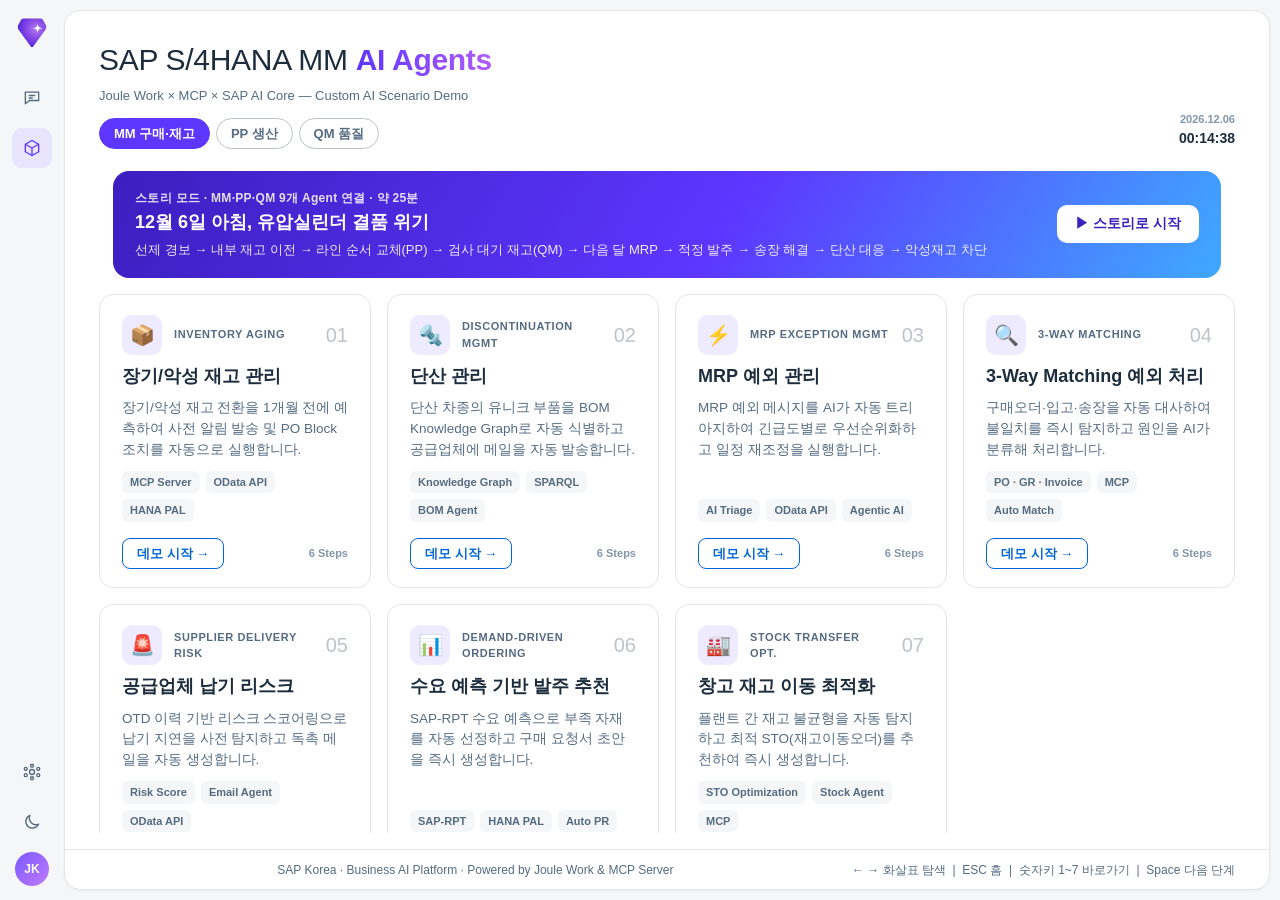
==== commit f3d4e35f: "단산 PO 판단에 잔여 소요 근거 추가, 장면 브리핑 다시 보기, 시스템 근거 표현 정리 - 단산 관리: 부품별 단산 전 잔여 소요(MRP) 열 추가, 재고로 충분한 부품만 PO " ====
--- a/index.html
+++ b/index.html
@@ -1455,6 +1455,7 @@
   <span class="sb-dots" id="sb-dots"></span>
   <span class="sb-title" id="sb-title"></span>
   <span class="sb-say" id="sb-say"></span>
+  <button class="sb-btn" id="sb-brief" onclick="storyBrief()" title="이 장면의 상황 브리핑 다시 보기">📋 장면 브리핑</button>
   <button class="sb-btn" onclick="storyPrev()" title="이전 장면">←</button>
   <button class="sb-btn main" id="sb-next" onclick="storyNext()">다음 장면 →</button>
   <button class="sb-btn" onclick="storyEnd()" title="스토리 종료">✕</button>
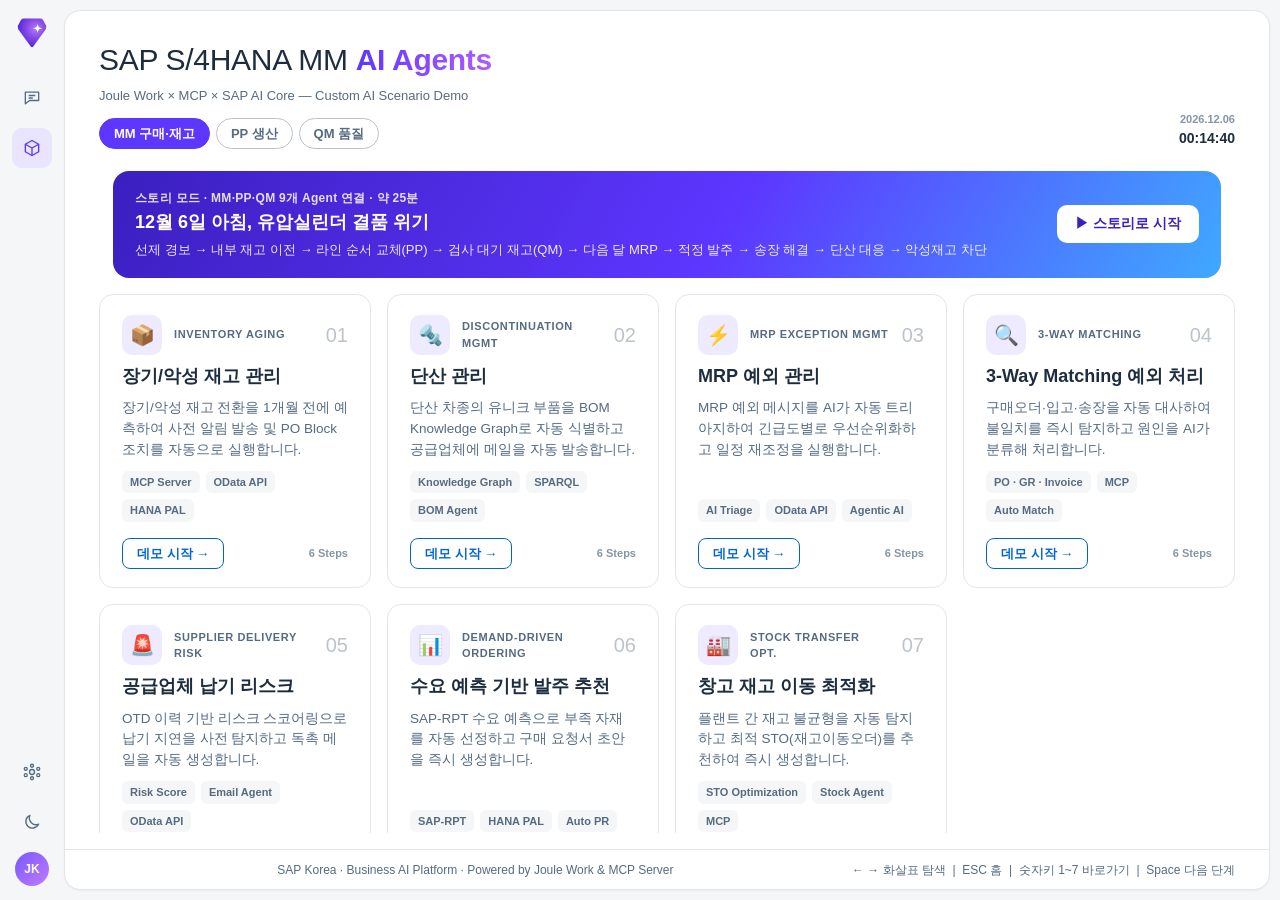
==== commit 3989566d: "스토리 장면 브리핑에 장면별 일러스트 추가 - js/story-art.js: 9개 장면 인라인 SVG 일러스트 (테마 토큰 색, 다크 모드 대응) - 브리핑 창 제목 아래에 상황 " ====
--- a/index.html
+++ b/index.html
@@ -1487,6 +1487,7 @@
 
 <script src="js/joule-theme.js"></script>
 <script src="js/theme.js"></script>
+<script src="js/story-art.js"></script>
 <script src="js/story-sto.js"></script>
 
 <!-- ═══ SAPUI5 (Horizon) — 실제 Fiori 컨트롤로 Fiori 화면 렌더링. 오프라인이면 HTML 대체 화면 사용 ═══ -->
--- a/css/joule.css
+++ b/css/joule.css
@@ -616,3 +616,6 @@
 .sb-ask { border: 1px solid var(--j-brand-line); background: var(--j-brand-soft); border-radius: 12px; padding: 12px 16px; margin-bottom: 18px; }
 .sb-ask-h { font-size: 12.5px; font-weight: 700; color: var(--j-brand); margin-bottom: 4px; }
 .sb-ask-q { font-size: 16px; font-weight: 600; color: var(--j-text); line-height: 1.5; }
+.sb-ill { margin: 10px 0 16px; padding: 12px 14px; border-radius: 12px; background: var(--j-bg); border: 1px solid var(--j-border); }
+.sb-ill svg text { font-family: var(--j-font); }
+.sb-card { width: 680px; }
--- a/css/dark.css
+++ b/css/dark.css
@@ -364,7 +364,7 @@
 html.dark .btn-autoplay:hover{background:rgba(14,196,209,.2)}
 html.dark .btn-autoplay.active{background:var(--sap-teal);color:#EBEBEB}
 
-/* ── from css/joule.css (275 rules) ── */
+/* ── from css/joule.css (276 rules) ── */
 html.dark, html.dark body, html.dark body.light{--j-bg:#1F2123;--j-surface:#1C1C1C;--j-border:#2C2C2C;--j-border-ctl:#707F8E;--j-text:#90ADCB;--j-text-2:#9FAFC0;--j-text-3:#8699AA;--j-link:#5CA7FF;--j-link-hover:#5CA8FF;--j-brand:#7B5CFF;--j-brand-2:#7B5CFF;--j-brand-soft:#160F32;--j-brand-line:#1D1443;--j-user:#1F252E;--j-neg:#F86363;--j-neg-icon:#F86363;--j-neg-bg:#350F0F;--j-neg-line:#F0A8A8;--j-warn:#FFA35C;--j-warn-icon:#FFA35C;--j-warn-bg:#433B14;--j-warn-line:#EDD16E;--j-pos:#85D69C;--j-pos-icon:#84D69C;--j-pos-bg:#1E2C20;--j-pos-line:#A3D1AE;--j-info-bg:#102236;--j-info-line:#A6CDF5;--sap-blue:#5CA7FF;--sap-blue-dark:#5CA8FF;--sap-blue-glow:rgba(92,167,255,0.2);--sap-teal:#7B5CFF;--sap-teal-glow:rgba(123,92,255,0.2);--sap-dark:#1C1C1C;--sap-darker:#1F2123;--sap-card:#1C1C1C;--sap-card-hover:#1F2123;--sap-border:#2C2C2C;--sap-border-light:#707F8E;--sap-text:#90ADCB;--sap-text-muted:#9FAFC0;--sap-text-dim:#8699AA;--sap-success:#85D69C;--sap-success-bg:#1E2C20;--sap-warning:#FFA35C;--sap-warning-bg:#433B14;--sap-danger:#F86363;--sap-danger-bg:#350F0F;--sap-accent:#7B5CFF;--sap-purple:#7B5CFF;--sap-sky:#5CA7FF;--joule-1:#8575E5;--joule-2:#8975E6;--joule-3:#7B5CFF;--joule-4:#7B5CFF;--joule-5:#A08CFF;--joule-glow:rgba(123,92,255,0.25);--shadow:0 1px 3px rgba(144,173,203,0.08);--shadow-lg:0 8px 32px rgba(144,173,203,0.14);--shadow-glow:0 0 0 3px rgba(92,167,255,0.15)}
 html.dark, html.dark body, html.dark body.light{background:var(--j-bg);color:var(--j-text)}
 html.dark body.light .scrollable::-webkit-scrollbar-thumb{background:#34383D}
@@ -640,6 +640,7 @@
 html.dark .sb-ask{border:1px solid var(--j-brand-line);background:var(--j-brand-soft)}
 html.dark .sb-ask-h{color:var(--j-brand)}
 html.dark .sb-ask-q{color:var(--j-text)}
+html.dark .sb-ill{background:var(--j-bg);border:1px solid var(--j-border)}
 
 /* ── from css/fiori.css (139 rules) ── */
 html.dark .fop{--fop-bg:#1F2123;--fop-surface:#1C1C1C;--fop-border:#2C2C2C;--fop-border-ctl:#707F8E;--fop-text:#90ADCB;--fop-text-2:#9FAFC0;--fop-link:#5CA7FF;--fop-emph:#5CA7FF;--fop-emph-hover:#5CA7FF;--fop-hover:#25272A;--fop-pos:#85D69C;--fop-pos-icon:#84D69C;--fop-pos-bg:#2D3317;--fop-crit:#FFA35C;--fop-crit-icon:#FFA35C;--fop-crit-bg:#3F3712;--fop-neg:#F86363;--fop-neg-icon:#F86363;--fop-neg-bg:#350F21;--fop-info:#5CA7FF;--fop-info-icon:#5CA7FF;--fop-info-bg:#112A39;background:var(--fop-bg);color:var(--fop-text)}
